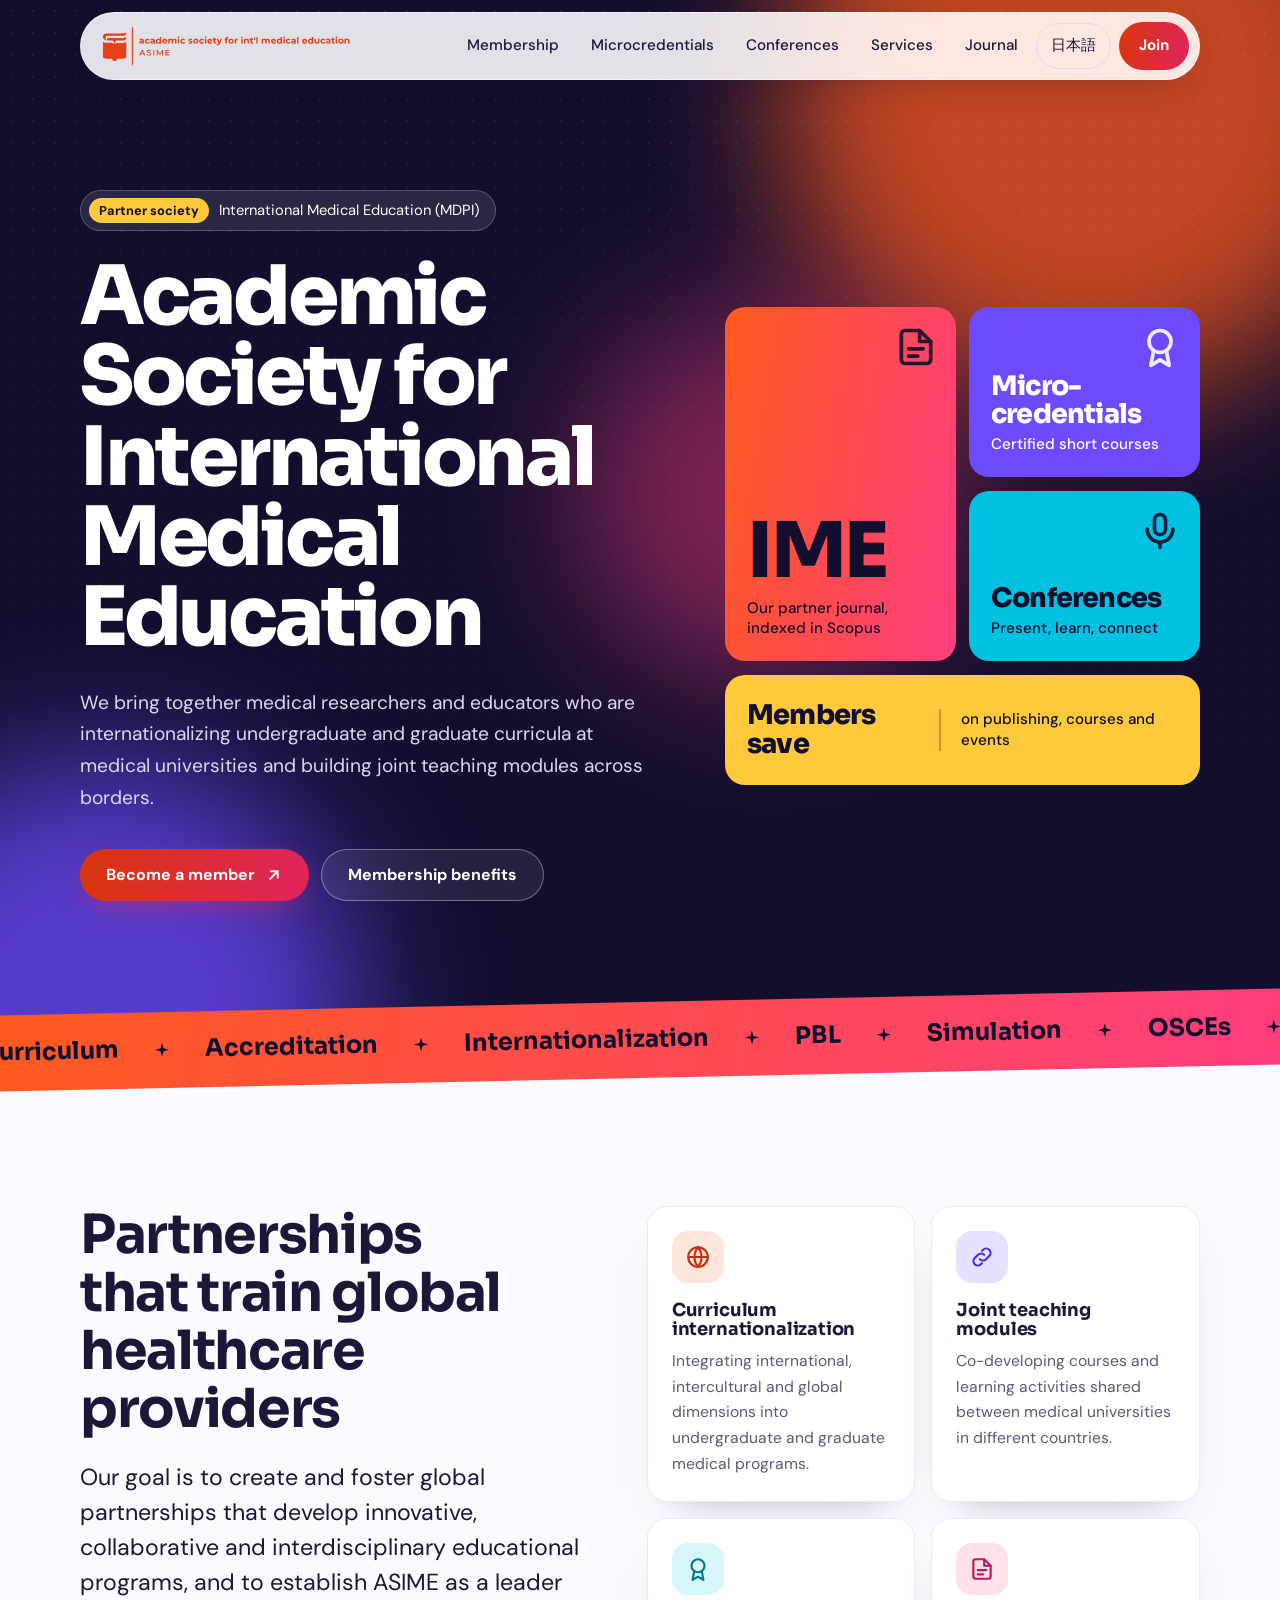
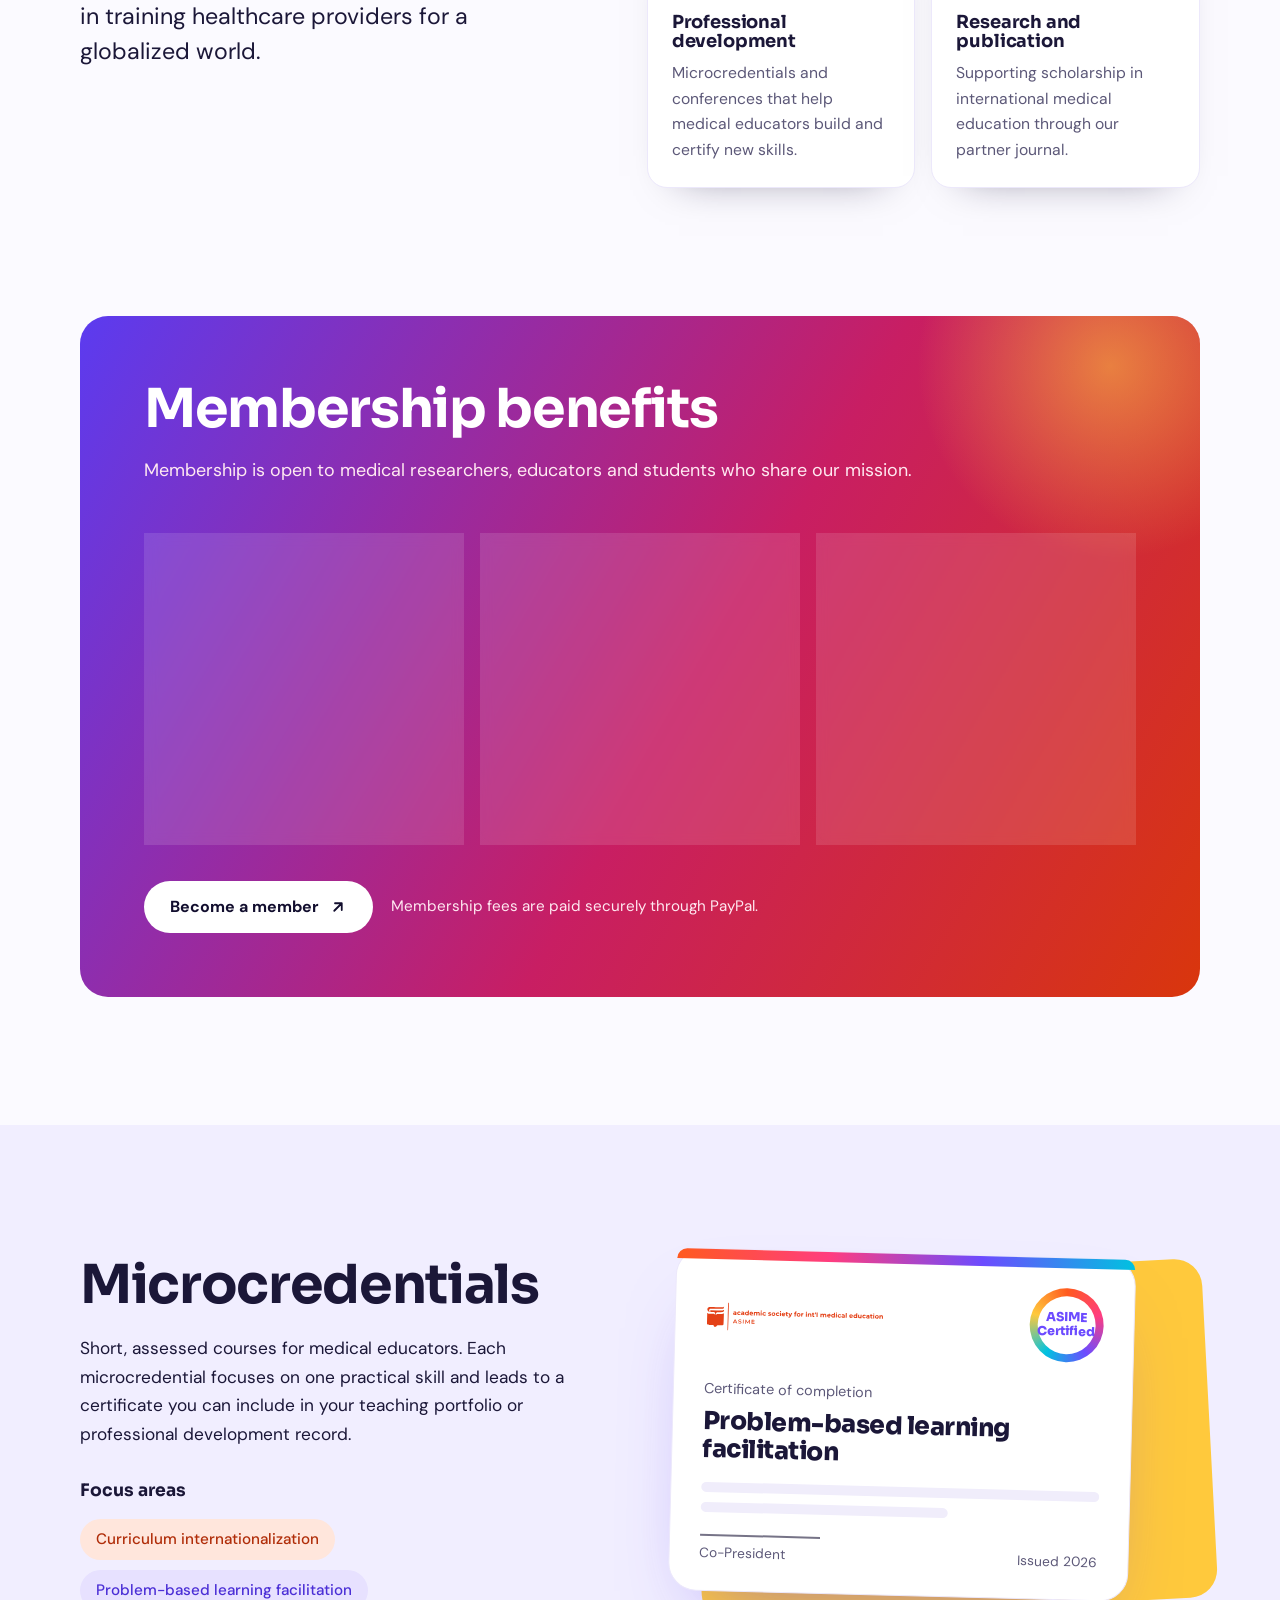
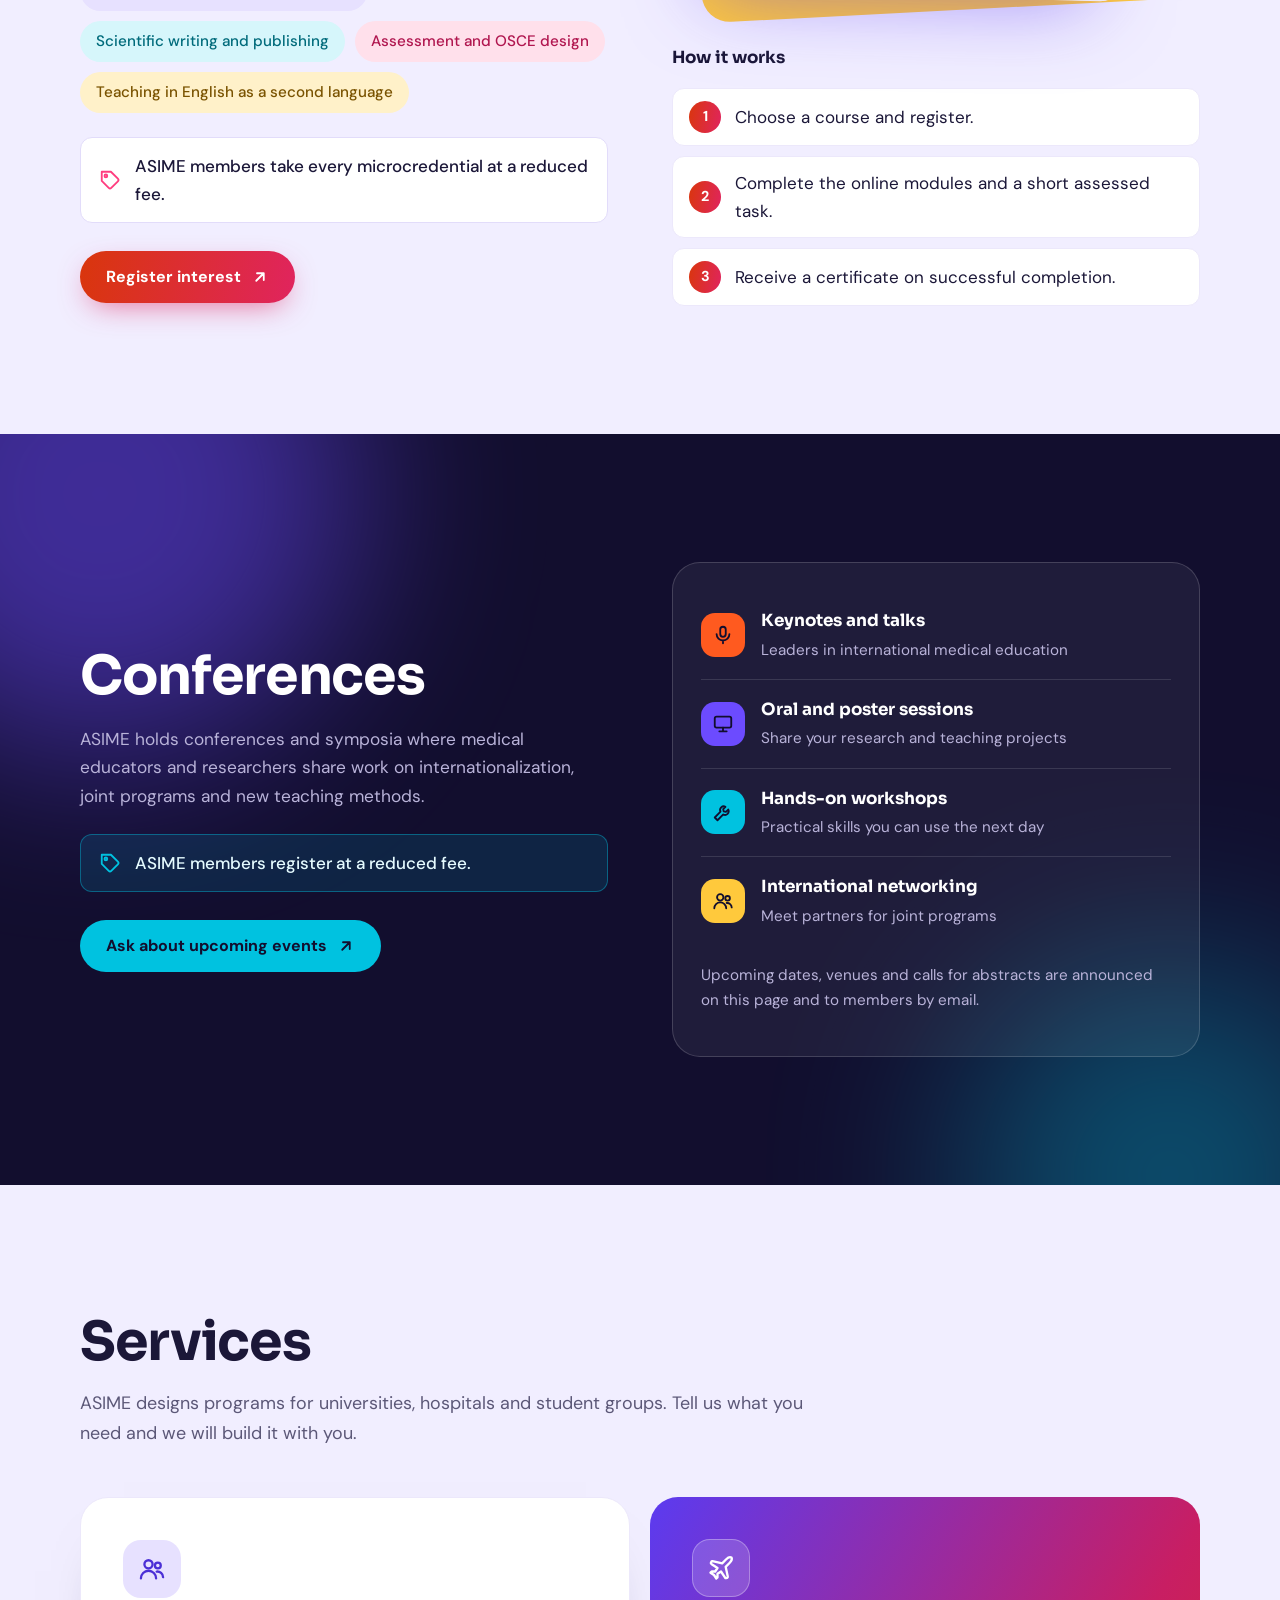
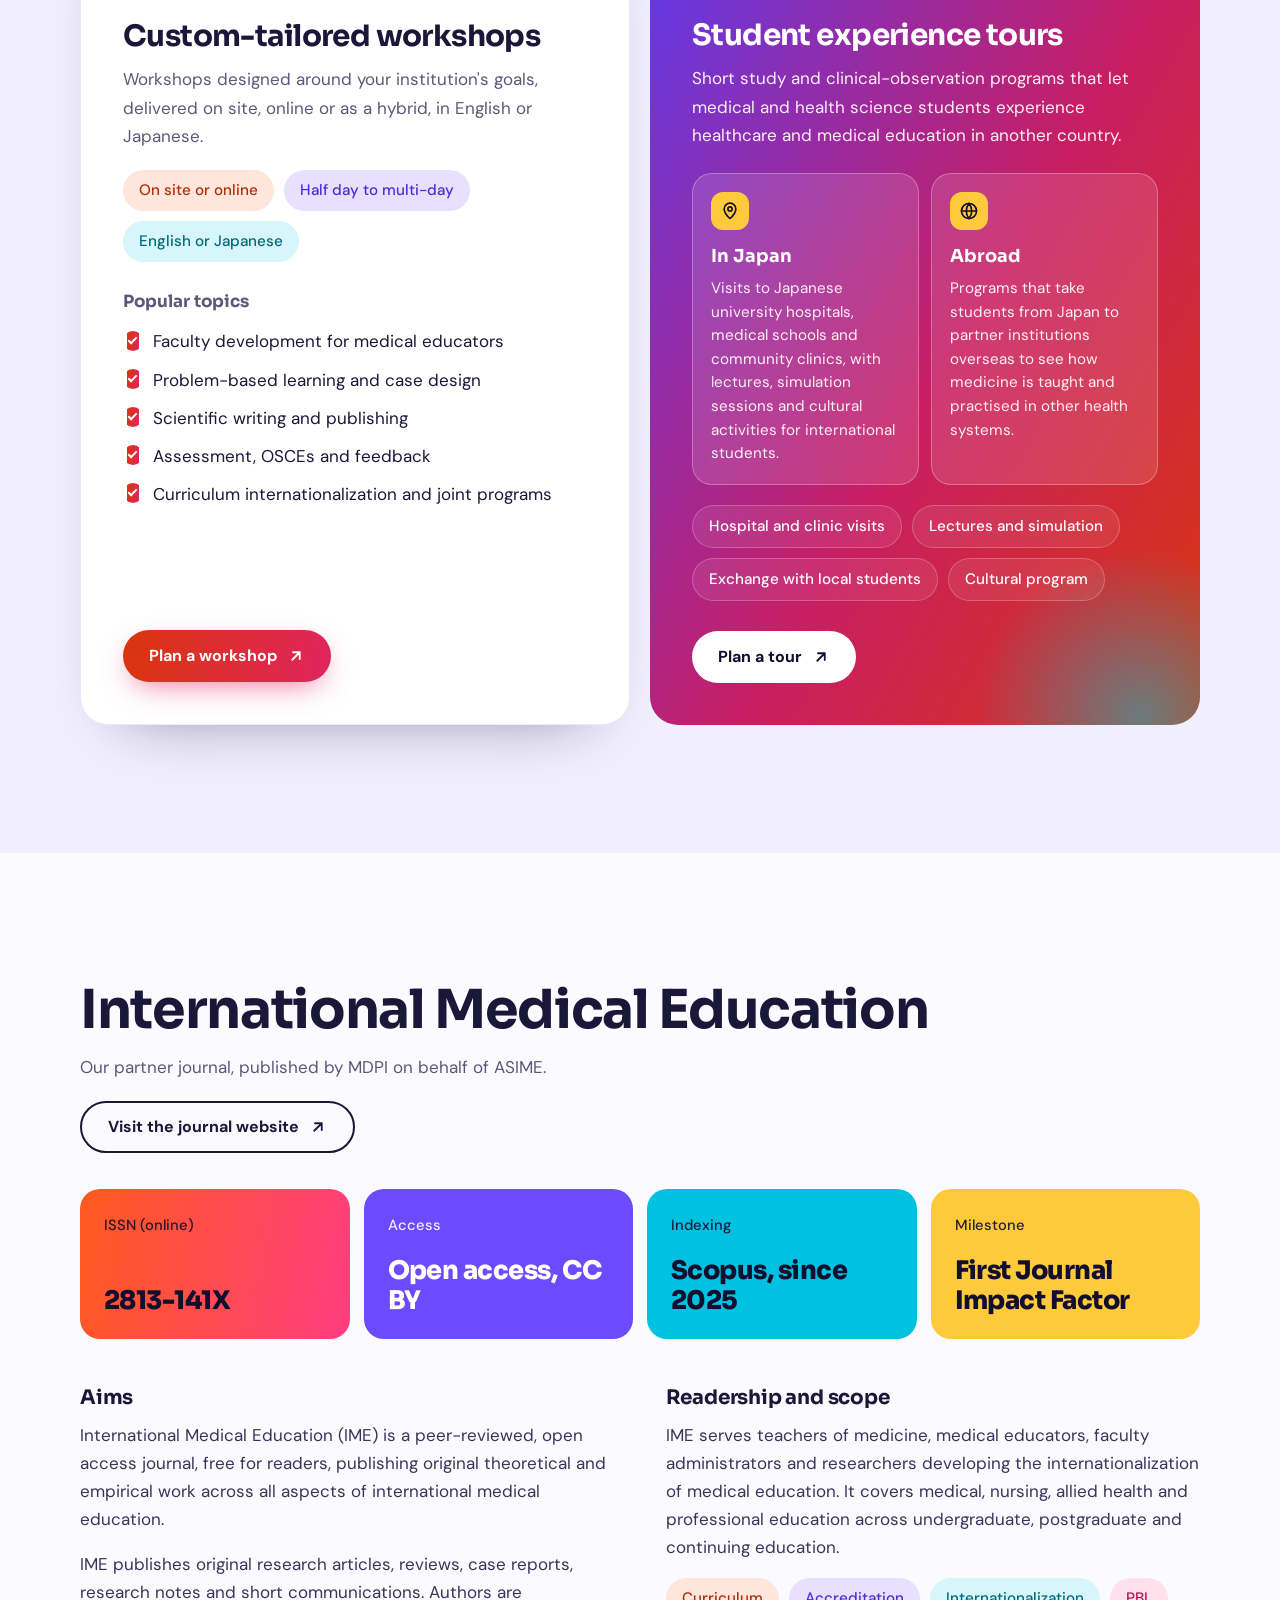
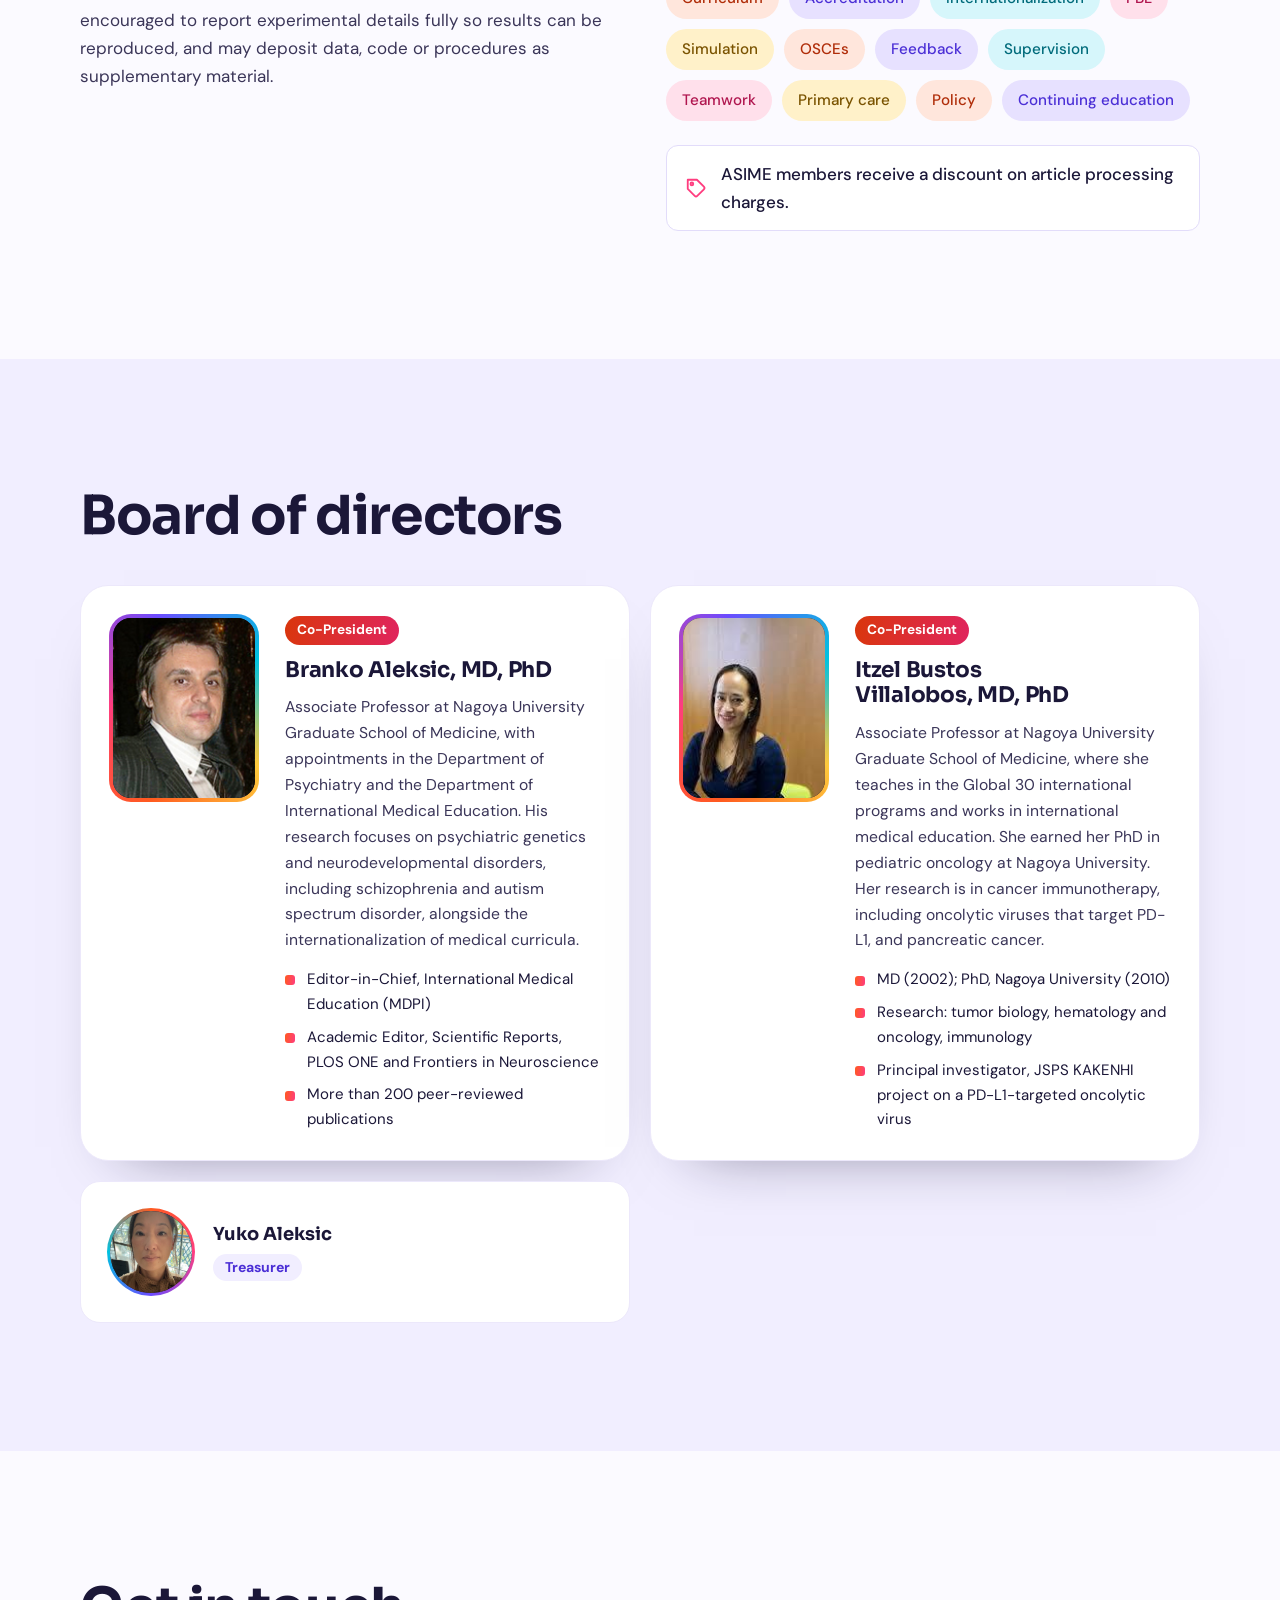
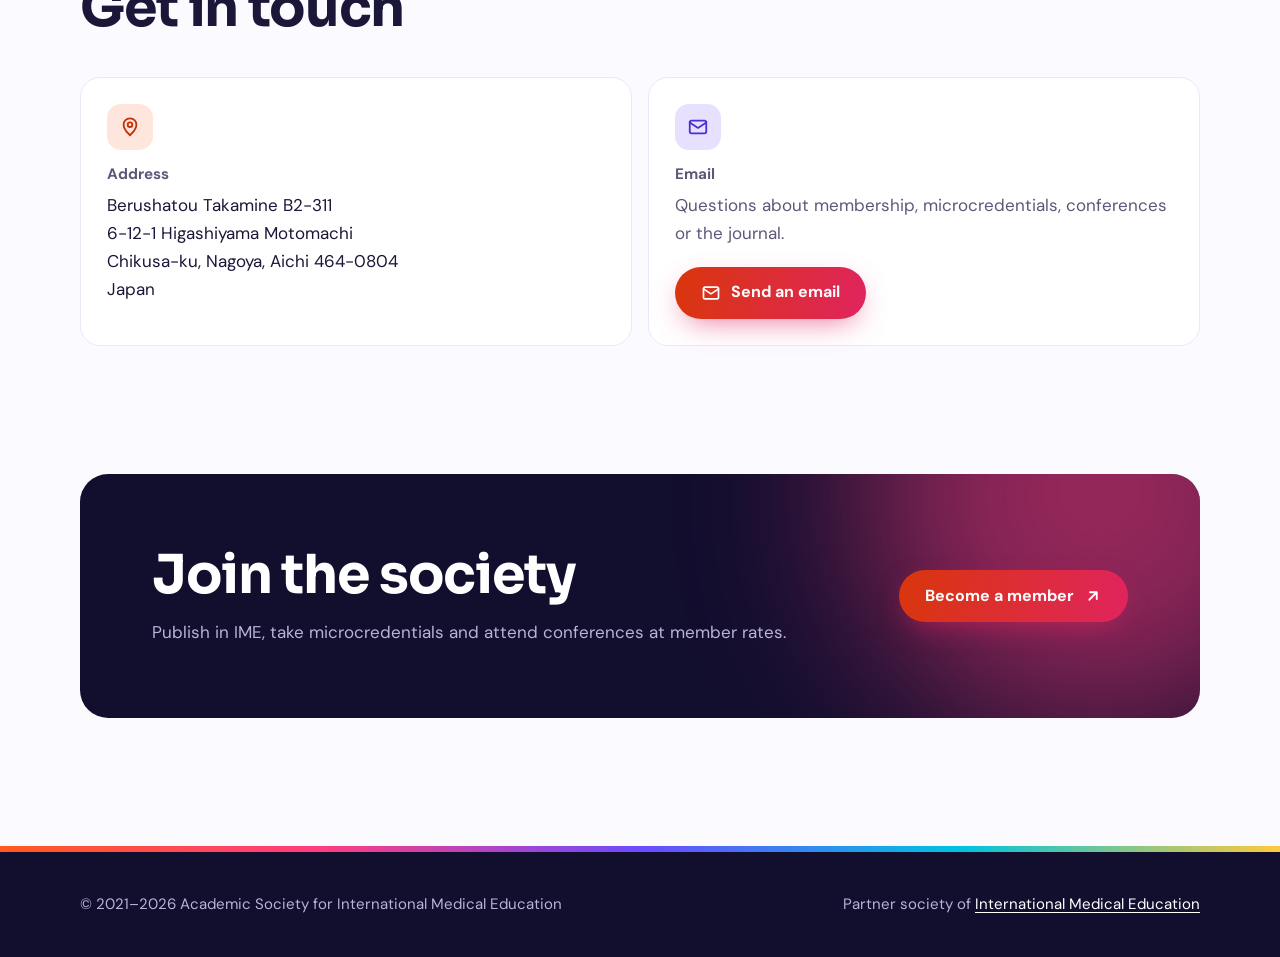
==== index.html @ 6a9b6dcc "Services added" ====
<!doctype html>
<html lang="en">
<head>
<meta charset="utf-8">
<meta name="viewport" content="width=device-width, initial-scale=1">
<title>ASIME — Academic Society for International Medical Education</title>
<meta name="description" content="The Academic Society for International Medical Education (ASIME), Nagoya, brings together medical researchers and educators working on the internationalization of medical curricula. Partner society of the journal International Medical Education (MDPI).">
<meta property="og:type" content="website">
<meta property="og:title" content="ASIME — Academic Society for International Medical Education">
<meta property="og:description" content="The Academic Society for International Medical Education (ASIME), Nagoya, brings together medical researchers and educators working on the internationalization of medical curricula. Partner society of the journal International Medical Education (MDPI).">
<meta name="twitter:card" content="summary">
<meta name="theme-color" content="#120E2E">
<link rel="alternate" hreflang="en" href="./">
<link rel="alternate" hreflang="ja" href="ja/">
<link rel="icon" href="favicon.svg" type="image/svg+xml">
<link rel="preconnect" href="https://fonts.googleapis.com">
<link rel="preconnect" href="https://fonts.gstatic.com" crossorigin>
<link href="https://fonts.googleapis.com/css2?family=DM+Sans:opsz,wght@9..40,400;9..40,500;9..40,700&family=Sora:wght@600;700;800&display=swap" rel="stylesheet">
<link rel="stylesheet" href="styles.css">
</head>
<body>
<a class="skip" href="#main">Skip to content</a>

<header class="site-head">
  <div class="wrap">
    <div class="bar">
      <a class="brand" href="#top"><img src="logo.svg" alt="ASIME — Academic Society for International Medical Education" width="1160" height="194"></a>
      <nav class="nav" aria-label="Main">
        <a class="sec" href="#membership">Membership</a>
        <a class="sec" href="#microcredentials">Microcredentials</a>
        <a class="sec" href="#conferences">Conferences</a>
        <a class="sec" href="#services">Services</a>
        <a class="sec" href="#journal">Journal</a>
        <a class="lang" href="ja/" hreflang="ja" lang="ja">日本語</a>
        <a class="join" href="https://www.paypal.com/ncp/payment/5SDZDW5649PTL" target="_blank" rel="noopener">Join</a>
      </nav>
    </div>
  </div>
</header>

<main id="main">
  <div class="hero" id="top">
    <div class="glow"></div><div class="grain"></div>
    <div class="wrap">
      <div>
        <span class="pill"><b>Partner society</b>International Medical Education (MDPI)</span>
        <h1>Academic Society for International Medical Education</h1>
        <p class="lede">We bring together medical researchers and educators who are internationalizing undergraduate and graduate curricula at medical universities and building joint teaching modules across borders.</p>
        <div class="ctas">
          <a class="btn btn-hot" href="https://www.paypal.com/ncp/payment/5SDZDW5649PTL" target="_blank" rel="noopener">Become a member <svg viewBox="0 0 24 24" fill="none" stroke="currentColor" stroke-width="2.4" stroke-linecap="round" stroke-linejoin="round"><path d="M7 17 17 7M8 7h9v9"/></svg></a>
          <a class="btn btn-glass" href="#membership">Membership benefits</a>
        </div>
      </div>
      <div class="bento">
        <a class="tile t-orange" href="#journal"><svg class="ico" viewBox="0 0 24 24" fill="none" stroke="currentColor" stroke-width="2" stroke-linecap="round" stroke-linejoin="round"><path d="M14 3H6a2 2 0 0 0-2 2v14a2 2 0 0 0 2 2h12a2 2 0 0 0 2-2V9z"/><path d="M14 3v6h6M8 13h8M8 17h5"/></svg><span class="big">IME</span><span class="small">Our partner journal, indexed in Scopus</span></a>
        <a class="tile t-violet" href="#microcredentials"><svg class="ico" viewBox="0 0 24 24" fill="none" stroke="currentColor" stroke-width="2" stroke-linecap="round" stroke-linejoin="round"><circle cx="12" cy="9" r="6"/><path d="M8.5 14 7 22l5-3 5 3-1.5-8"/></svg><span class="big">Micro&shy;credentials</span><span class="small">Certified short courses</span></a>
        <a class="tile t-cyan" href="#conferences"><svg class="ico" viewBox="0 0 24 24" fill="none" stroke="currentColor" stroke-width="2" stroke-linecap="round" stroke-linejoin="round"><rect x="9" y="3" width="6" height="11" rx="3"/><path d="M5 11a7 7 0 0 0 14 0M12 18v3"/></svg><span class="big">Conferences</span><span class="small">Present, learn, connect</span></a>
        <a class="tile t-yellow" href="#membership"><span class="big">Members save</span><span class="small">on publishing, courses and events</span></a>
      </div>
    </div>
  </div>

  <div class="marquee" aria-hidden="true"><div class="track"><span>Curriculum</span><span>Accreditation</span><span>Internationalization</span><span>PBL</span><span>Simulation</span><span>OSCEs</span><span>Feedback</span><span>Supervision</span><span>Teamwork</span><span>Primary care</span><span>Policy</span><span>Continuing education</span><span>Curriculum</span><span>Accreditation</span><span>Internationalization</span><span>PBL</span><span>Simulation</span><span>OSCEs</span><span>Feedback</span><span>Supervision</span><span>Teamwork</span><span>Primary care</span><span>Policy</span><span>Continuing education</span></div></div>

  <section id="about">
    <div class="wrap about-grid">
      <div>
        <h2>Partnerships that train global healthcare providers</h2>
        <p class="statement">Our goal is to create and foster global partnerships that develop innovative, collaborative and interdisciplinary educational programs, and to establish ASIME as a leader in training healthcare providers for a globalized world.</p>
      </div>
      <div class="pillars">
          <div class="pillar"><div class="ic c-orange"><svg viewBox="0 0 24 24" fill="none" stroke="currentColor" stroke-width="2" stroke-linecap="round" stroke-linejoin="round"><circle cx="12" cy="12" r="9"/><path d="M3 12h18M12 3a14 14 0 0 1 0 18M12 3a14 14 0 0 0 0 18"/></svg></div><h3>Curriculum internationalization</h3><p>Integrating international, intercultural and global dimensions into undergraduate and graduate medical programs.</p></div>
          <div class="pillar"><div class="ic c-violet"><svg viewBox="0 0 24 24" fill="none" stroke="currentColor" stroke-width="2" stroke-linecap="round" stroke-linejoin="round"><path d="M10 14a4 4 0 0 0 5.7 0l3-3a4 4 0 0 0-5.7-5.7l-1 1"/><path d="M14 10a4 4 0 0 0-5.7 0l-3 3a4 4 0 0 0 5.7 5.7l1-1"/></svg></div><h3>Joint teaching modules</h3><p>Co-developing courses and learning activities shared between medical universities in different countries.</p></div>
          <div class="pillar"><div class="ic c-cyan"><svg viewBox="0 0 24 24" fill="none" stroke="currentColor" stroke-width="2" stroke-linecap="round" stroke-linejoin="round"><circle cx="12" cy="9" r="6"/><path d="M8.5 14 7 22l5-3 5 3-1.5-8"/></svg></div><h3>Professional development</h3><p>Microcredentials and conferences that help medical educators build and certify new skills.</p></div>
          <div class="pillar"><div class="ic c-pink"><svg viewBox="0 0 24 24" fill="none" stroke="currentColor" stroke-width="2" stroke-linecap="round" stroke-linejoin="round"><path d="M14 3H6a2 2 0 0 0-2 2v14a2 2 0 0 0 2 2h12a2 2 0 0 0 2-2V9z"/><path d="M14 3v6h6M8 13h8M8 17h5"/></svg></div><h3>Research and publication</h3><p>Supporting scholarship in international medical education through our partner journal.</p></div>
      </div>
    </div>
  </section>

  <section id="membership" style="padding-top:0">
    <div class="wrap">
      <div class="panel">
        <div class="sec-head"><h2>Membership benefits</h2><p>Membership is open to medical researchers, educators and students who share our mission.</p></div>
        <ul class="perks">
        <li class="perk"><span class="tag">Publishing</span><h3>Discounted publishing in IME</h3><p>Reduced article processing charges when you submit to International Medical Education, our partner journal.</p><a href="#journal">About the journal</a></li>
        <li class="perk"><span class="tag">Learning</span><h3>Microcredentials at a reduced fee</h3><p>Access to ASIME microcredential courses at member pricing.</p><a href="#microcredentials">See microcredentials</a></li>
        <li class="perk"><span class="tag">Events</span><h3>Conferences at a reduced fee</h3><p>Reduced registration for ASIME conferences and symposia.</p><a href="#conferences">See conferences</a></li>
        </ul>
        <div class="foot">
          <a class="btn btn-white" href="https://www.paypal.com/ncp/payment/5SDZDW5649PTL" target="_blank" rel="noopener">Become a member <svg viewBox="0 0 24 24" fill="none" stroke="currentColor" stroke-width="2.4" stroke-linecap="round" stroke-linejoin="round"><path d="M7 17 17 7M8 7h9v9"/></svg></a>
          <small>Membership fees are paid securely through PayPal.</small>
        </div>
      </div>
    </div>
  </section>

  <section id="microcredentials" class="lilac">
    <div class="wrap program">
      <div class="lead">
        <h2>Microcredentials</h2>
        <p>Short, assessed courses for medical educators. Each microcredential focuses on one practical skill and leads to a certificate you can include in your teaching portfolio or professional development record.</p>
        <p class="label" style="margin-top:28px">Focus areas</p>
        <ul class="chips color"><li>Curriculum internationalization</li><li>Problem-based learning facilitation</li><li>Scientific writing and publishing</li><li>Assessment and OSCE design</li><li>Teaching in English as a second language</li></ul>
        <div class="note light"><svg viewBox="0 0 24 24" fill="none" stroke="currentColor" stroke-width="2" stroke-linecap="round" stroke-linejoin="round"><path d="M20.6 13.4 13.4 20.6a2 2 0 0 1-2.8 0L3 13V3h10l7.6 7.6a2 2 0 0 1 0 2.8z"/><circle cx="7.5" cy="7.5" r="1.5"/></svg><span>ASIME members take every microcredential at a reduced fee.</span></div>
        <div class="actions"><a class="btn btn-hot" href="mailto:branko@med.nagoya-u.ac.jp?subject=%5BASIME%5D%20Microcredentials%20enquiry">Register interest <svg viewBox="0 0 24 24" fill="none" stroke="currentColor" stroke-width="2.4" stroke-linecap="round" stroke-linejoin="round"><path d="M7 17 17 7M8 7h9v9"/></svg></a></div>
      </div>
      <div>
        <div class="stack">
          <div class="cert" aria-hidden="true">
            <div class="top"><img src="logo.svg" alt=""><div class="seal"><span>ASIME<br>Certified</span></div></div>
            <p class="kind">Certificate of completion</p>
            <p class="title">Problem-based learning facilitation</p>
            <div class="line"></div><div class="line s"></div>
            <div class="sig"><div><i></i>Co-President</div><div>Issued 2026</div></div>
          </div>
        </div>
        <p class="label" style="margin-top:48px">How it works</p>
        <ol class="steps"><li>Choose a course and register.</li><li>Complete the online modules and a short assessed task.</li><li>Receive a certificate on successful completion.</li></ol>
      </div>
    </div>
  </section>

  <section id="conferences" class="dark">
    <div class="wrap program">
      <div class="lead">
        <h2>Conferences</h2>
        <p>ASIME holds conferences and symposia where medical educators and researchers share work on internationalization, joint programs and new teaching methods.</p>
        <div class="note on-dark"><svg viewBox="0 0 24 24" fill="none" stroke="currentColor" stroke-width="2" stroke-linecap="round" stroke-linejoin="round"><path d="M20.6 13.4 13.4 20.6a2 2 0 0 1-2.8 0L3 13V3h10l7.6 7.6a2 2 0 0 1 0 2.8z"/><circle cx="7.5" cy="7.5" r="1.5"/></svg><span>ASIME members register at a reduced fee.</span></div>
        <div class="actions"><a class="btn btn-cyan" href="mailto:branko@med.nagoya-u.ac.jp?subject=%5BASIME%5D%20Conference%20enquiry">Ask about upcoming events <svg viewBox="0 0 24 24" fill="none" stroke="currentColor" stroke-width="2.4" stroke-linecap="round" stroke-linejoin="round"><path d="M7 17 17 7M8 7h9v9"/></svg></a></div>
      </div>
      <div class="event">
          <div class="row"><div class="dot" style="background:#FF5A1F"><span style="color:#120E2E;display:grid"><svg viewBox="0 0 24 24" fill="none" stroke="currentColor" stroke-width="2" stroke-linecap="round" stroke-linejoin="round"><rect x="9" y="3" width="6" height="11" rx="3"/><path d="M5 11a7 7 0 0 0 14 0M12 18v3"/></svg></span></div><div><b>Keynotes and talks</b><span>Leaders in international medical education</span></div></div>
          <div class="row"><div class="dot" style="background:#6C4BFF"><span style="color:#120E2E;display:grid"><svg viewBox="0 0 24 24" fill="none" stroke="currentColor" stroke-width="2" stroke-linecap="round" stroke-linejoin="round"><rect x="3" y="4" width="18" height="12" rx="2"/><path d="M8 20h8M12 16v4"/></svg></span></div><div><b>Oral and poster sessions</b><span>Share your research and teaching projects</span></div></div>
          <div class="row"><div class="dot" style="background:#00C2E0"><span style="color:#120E2E;display:grid"><svg viewBox="0 0 24 24" fill="none" stroke="currentColor" stroke-width="2" stroke-linecap="round" stroke-linejoin="round"><path d="M14.7 6.3a4 4 0 0 0-5.4 5.4L3 18l3 3 6.3-6.3a4 4 0 0 0 5.4-5.4l-2.5 2.5-2.5-.5-.5-2.5z"/></svg></span></div><div><b>Hands-on workshops</b><span>Practical skills you can use the next day</span></div></div>
          <div class="row"><div class="dot" style="background:#FFC93C"><span style="color:#120E2E;display:grid"><svg viewBox="0 0 24 24" fill="none" stroke="currentColor" stroke-width="2" stroke-linecap="round" stroke-linejoin="round"><circle cx="9" cy="8" r="3.5"/><path d="M2.5 20a6.5 6.5 0 0 1 13 0"/><circle cx="17" cy="9" r="2.5"/><path d="M16 14.2A5 5 0 0 1 21.5 19"/></svg></span></div><div><b>International networking</b><span>Meet partners for joint programs</span></div></div>
        <p class="soon">Upcoming dates, venues and calls for abstracts are announced on this page and to members by email.</p>
      </div>
    </div>
  </section>

  <section id="services" class="lilac">
    <div class="wrap">
      <div class="sec-head"><h2>Services</h2><p>ASIME designs programs for universities, hospitals and student groups. Tell us what you need and we will build it with you.</p></div>
      <div class="services">
        <article class="svc light">
          <div class="ic c-violet"><svg viewBox="0 0 24 24" fill="none" stroke="currentColor" stroke-width="2" stroke-linecap="round" stroke-linejoin="round"><circle cx="9" cy="8" r="3.5"/><path d="M2.5 20a6.5 6.5 0 0 1 13 0"/><circle cx="17" cy="9" r="2.5"/><path d="M16 14.2A5 5 0 0 1 21.5 19"/></svg></div>
          <h3>Custom-tailored workshops</h3>
          <p>Workshops designed around your institution's goals, delivered on site, online or as a hybrid, in English or Japanese.</p>
          <ul class="chips color"><li>On site or online</li><li>Half day to multi-day</li><li>English or Japanese</li></ul>
          <p class="label" style="margin-top:26px">Popular topics</p>
          <ul class="ticks"><li>Faculty development for medical educators</li><li>Problem-based learning and case design</li><li>Scientific writing and publishing</li><li>Assessment, OSCEs and feedback</li><li>Curriculum internationalization and joint programs</li></ul>
          <div class="svc-cta"><a class="btn btn-hot" href="mailto:branko@med.nagoya-u.ac.jp?subject=%5BASIME%5D%20Custom%20workshop%20enquiry">Plan a workshop <svg viewBox="0 0 24 24" fill="none" stroke="currentColor" stroke-width="2.4" stroke-linecap="round" stroke-linejoin="round"><path d="M7 17 17 7M8 7h9v9"/></svg></a></div>
        </article>
        <article class="svc vivid">
          <div class="ic"><svg viewBox="0 0 24 24" fill="none" stroke="currentColor" stroke-width="2" stroke-linecap="round" stroke-linejoin="round"><path d="M17.8 19.2 16 11l3.5-3.5C21 6 21.5 4 21 3c-1-.5-3 0-4.5 1.5L13 8 4.8 6.2c-.5-.1-.9.1-1.1.5l-.3.5c-.2.5-.1 1 .3 1.3L9 12l-2 3H4l-1 1 3 2 2 3 1-1v-3l3-2 3.5 5.3c.3.4.8.5 1.3.3l.5-.2c.4-.3.6-.7.5-1.2z"/></svg></div>
          <h3>Student experience tours</h3>
          <p>Short study and clinical-observation programs that let medical and health science students experience healthcare and medical education in another country.</p>
          <div class="where"><div class="w"><span class="wi"><svg viewBox="0 0 24 24" fill="none" stroke="currentColor" stroke-width="2" stroke-linecap="round" stroke-linejoin="round"><path d="M12 21s-7-6.2-7-11.5a7 7 0 0 1 14 0C19 14.8 12 21 12 21z"/><circle cx="12" cy="9.5" r="2.5"/></svg></span><b>In Japan</b><span>Visits to Japanese university hospitals, medical schools and community clinics, with lectures, simulation sessions and cultural activities for international students.</span></div><div class="w"><span class="wi"><svg viewBox="0 0 24 24" fill="none" stroke="currentColor" stroke-width="2" stroke-linecap="round" stroke-linejoin="round"><circle cx="12" cy="12" r="9"/><path d="M3 12h18M12 3a14 14 0 0 1 0 18M12 3a14 14 0 0 0 0 18"/></svg></span><b>Abroad</b><span>Programs that take students from Japan to partner institutions overseas to see how medicine is taught and practised in other health systems.</span></div></div>
          <ul class="chips glass"><li>Hospital and clinic visits</li><li>Lectures and simulation</li><li>Exchange with local students</li><li>Cultural program</li></ul>
          <div class="svc-cta"><a class="btn btn-white" href="mailto:branko@med.nagoya-u.ac.jp?subject=%5BASIME%5D%20Student%20experience%20tour%20enquiry">Plan a tour <svg viewBox="0 0 24 24" fill="none" stroke="currentColor" stroke-width="2.4" stroke-linecap="round" stroke-linejoin="round"><path d="M7 17 17 7M8 7h9v9"/></svg></a></div>
        </article>
      </div>
    </div>
  </section>

  <section id="journal">
    <div class="wrap">
      <div class="jhead">
        <div><h2>International Medical Education</h2><p>Our partner journal, published by MDPI on behalf of ASIME.</p></div>
        <a class="btn btn-outline" href="https://www.mdpi.com/journal/ime" target="_blank" rel="noopener">Visit the journal website <svg viewBox="0 0 24 24" fill="none" stroke="currentColor" stroke-width="2.4" stroke-linecap="round" stroke-linejoin="round"><path d="M7 17 17 7M8 7h9v9"/></svg></a>
      </div>
      <dl class="facts"><div><dt>ISSN (online)</dt><dd>2813-141X</dd></div><div><dt>Access</dt><dd>Open access, CC BY</dd></div><div><dt>Indexing</dt><dd>Scopus, since 2025</dd></div><div><dt>Milestone</dt><dd>First Journal Impact Factor</dd></div></dl>
      <div class="cols">
        <div><h3>Aims</h3><p>International Medical Education (IME) is a peer-reviewed, open access journal, free for readers, publishing original theoretical and empirical work across all aspects of international medical education.</p><p>IME publishes original research articles, reviews, case reports, research notes and short communications. Authors are encouraged to report experimental details fully so results can be reproduced, and may deposit data, code or procedures as supplementary material.</p></div>
        <div>
          <h3>Readership and scope</h3><p>IME serves teachers of medicine, medical educators, faculty administrators and researchers developing the internationalization of medical education. It covers medical, nursing, allied health and professional education across undergraduate, postgraduate and continuing education.</p>
          <ul class="chips color" aria-label="Readership and scope"><li>Curriculum</li><li>Accreditation</li><li>Internationalization</li><li>PBL</li><li>Simulation</li><li>OSCEs</li><li>Feedback</li><li>Supervision</li><li>Teamwork</li><li>Primary care</li><li>Policy</li><li>Continuing education</li></ul>
          <div class="note light"><svg viewBox="0 0 24 24" fill="none" stroke="currentColor" stroke-width="2" stroke-linecap="round" stroke-linejoin="round"><path d="M20.6 13.4 13.4 20.6a2 2 0 0 1-2.8 0L3 13V3h10l7.6 7.6a2 2 0 0 1 0 2.8z"/><circle cx="7.5" cy="7.5" r="1.5"/></svg><span>ASIME members receive a discount on article processing charges.</span></div>
        </div>
      </div>
    </div>
  </section>

  <section id="board" class="lilac">
    <div class="wrap">
      <h2 style="margin-bottom:40px">Board of directors</h2>
      <div class="leaders">
        <article class="leader">
          <div class="photo"><span>BA</span><img src="img/branko.jpg" alt="Branko Aleksic, MD, PhD" loading="lazy" onerror="this.remove()"></div>
          <div class="bio">
            <span class="role">Co-President</span>
            <h3>Branko Aleksic, MD, PhD</h3>
            <p>Associate Professor at Nagoya University Graduate School of Medicine, with appointments in the Department of Psychiatry and the Department of International Medical Education. His research focuses on psychiatric genetics and neurodevelopmental disorders, including schizophrenia and autism spectrum disorder, alongside the internationalization of medical curricula.</p>
            <ul><li>Editor-in-Chief, International Medical Education (MDPI)</li><li>Academic Editor, Scientific Reports, PLOS ONE and Frontiers in Neuroscience</li><li>More than 200 peer-reviewed publications</li></ul>
          </div>
        </article>
        <article class="leader">
          <div class="photo"><span>IB</span><img src="img/itzel.jpg" alt="Itzel Bustos Villalobos, MD, PhD" loading="lazy" onerror="this.remove()"></div>
          <div class="bio">
            <span class="role">Co-President</span>
            <h3>Itzel Bustos Villalobos, MD, PhD</h3>
            <p>Associate Professor at Nagoya University Graduate School of Medicine, where she teaches in the Global 30 international programs and works in international medical education. She earned her PhD in pediatric oncology at Nagoya University. Her research is in cancer immunotherapy, including oncolytic viruses that target PD-L1, and pancreatic cancer.</p>
            <ul><li>MD (2002); PhD, Nagoya University (2010)</li><li>Research: tumor biology, hematology and oncology, immunology</li><li>Principal investigator, JSPS KAKENHI project on a PD-L1-targeted oncolytic virus</li></ul>
          </div>
        </article>
      </div>
      <ul class="board">
        <li><div class="avatar"><span>YA</span><img src="img/yuko.jpg" alt="Yuko Aleksic" loading="lazy" onerror="this.remove()"></div><div><span class="name">Yuko Aleksic</span><span class="role">Treasurer</span></div></li>
      </ul>
    </div>
  </section>

  <section id="contact">
    <div class="wrap">
      <h2>Get in touch</h2>
      <div class="contact-grid">
        <div class="card"><div class="ic c-orange"><svg viewBox="0 0 24 24" fill="none" stroke="currentColor" stroke-width="2" stroke-linecap="round" stroke-linejoin="round"><path d="M12 21s-7-6.2-7-11.5a7 7 0 0 1 14 0C19 14.8 12 21 12 21z"/><circle cx="12" cy="9.5" r="2.5"/></svg></div><h3>Address</h3><address>Berushatou Takamine B2-311<br>6-12-1 Higashiyama Motomachi<br>Chikusa-ku, Nagoya, Aichi 464-0804<br>Japan</address></div>
        <div class="card"><div class="ic c-violet"><svg viewBox="0 0 24 24" fill="none" stroke="currentColor" stroke-width="2" stroke-linecap="round" stroke-linejoin="round"><rect x="3" y="5" width="18" height="14" rx="2"/><path d="m3 7 9 6 9-6"/></svg></div><h3>Email</h3><p class="card-p">Questions about membership, microcredentials, conferences or the journal.</p><a class="btn btn-hot" href="mailto:branko@med.nagoya-u.ac.jp?subject=%5BASIME%5D%20"><svg viewBox="0 0 24 24" fill="none" stroke="currentColor" stroke-width="2" stroke-linecap="round" stroke-linejoin="round"><rect x="3" y="5" width="18" height="14" rx="2"/><path d="m3 7 9 6 9-6"/></svg> Send an email</a></div>
      </div>
    </div>
  </section>

  <div class="join-band">
    <div class="wrap">
      <div class="inner">
        <div><h2>Join the society</h2><p>Publish in IME, take microcredentials and attend conferences at member rates.</p></div>
        <a class="btn btn-hot" href="https://www.paypal.com/ncp/payment/5SDZDW5649PTL" target="_blank" rel="noopener">Become a member <svg viewBox="0 0 24 24" fill="none" stroke="currentColor" stroke-width="2.4" stroke-linecap="round" stroke-linejoin="round"><path d="M7 17 17 7M8 7h9v9"/></svg></a>
      </div>
    </div>
  </div>
</main>

<footer>
  <div class="bar"></div>
  <div class="wrap">
    <span>© 2021–<span id="yr">2026</span> Academic Society for International Medical Education</span>
    <span>Partner society of <a href="https://www.mdpi.com/journal/ime" target="_blank" rel="noopener">International Medical Education</a></span>
  </div>
</footer>
<script>document.getElementById('yr').textContent=new Date().getFullYear();</script>
</body>
</html>
---- styles.css ----
/* ASIME — vibrant palette built around the logo orange (#E44117) */
:root{
  --ink:#120E2E;          /* deep indigo-black for dark sections */
  --ink-2:#1E1850;
  --paper:#FBFAFF;
  --lilac:#F1EEFF;
  --text:#1B1738;
  --muted:#5C5878;
  --muted-dark:#B9B3D9;   /* secondary text on ink */
  --logo:#E44117;
  --orange:#FF5A1F;
  --pink:#FF3D7F;
  --violet:#6C4BFF;
  --cyan:#00C2E0;
  --yellow:#FFC93C;
  --btn-a:#D9360C;        /* button gradient — white text ≥4.5:1 */
  --btn-b:#E0245E;
  --grad-hot:linear-gradient(100deg,var(--orange),var(--pink));
  --grad-btn:linear-gradient(100deg,var(--btn-a),var(--btn-b));
  --grad-panel:linear-gradient(120deg,#5B3BF0 0%,#C81E63 55%,#D9360C 100%);
  --display:"Sora","Noto Sans JP",system-ui,sans-serif;
  --body:"DM Sans","Noto Sans JP",system-ui,sans-serif;
  --r-lg:28px; --r-md:20px; --r-sm:12px;
  --wrap:1200px;
  --gutter:clamp(16px,4vw,40px);
}
:lang(ja){
  --display:"M PLUS 1","Noto Sans JP",system-ui,sans-serif;
  --body:"Noto Sans JP",system-ui,sans-serif;
}
*,*::before,*::after{box-sizing:border-box}
html{scroll-behavior:smooth;scroll-padding-top:96px}
html,body{overflow-x:clip}
body{margin:0;background:var(--paper);color:var(--text);font-family:var(--body);font-size:1.0625rem;line-height:1.65;-webkit-font-smoothing:antialiased}
:lang(ja) body{line-height:1.85;font-size:1rem}
img,svg{display:block;max-width:100%}
a{color:var(--violet);text-underline-offset:3px}
:focus-visible{outline:3px solid var(--cyan);outline-offset:3px;border-radius:6px}
.wrap{max-width:var(--wrap);margin:0 auto;padding:0 var(--gutter)}
h1,h2,h3{font-family:var(--display);margin:0;line-height:1.08;letter-spacing:-.025em}
:lang(ja) h1,:lang(ja) h2,:lang(ja) h3{letter-spacing:0;line-height:1.35}
h2{font-size:clamp(2rem,4.2vw,3.4rem);font-weight:700}
:lang(ja) h2{font-size:clamp(1.7rem,3.3vw,2.6rem);font-weight:800}
h3{font-size:1.25rem;font-weight:700;letter-spacing:-.01em}
p{margin:0 0 1em;max-width:64ch}
:lang(ja) p{max-width:38em}
.skip{position:absolute;left:-999px;top:8px;background:var(--yellow);color:var(--ink);padding:8px 14px;z-index:99;border-radius:8px}
.skip:focus{left:8px}

/* Buttons */
.btn{display:inline-flex;align-items:center;justify-content:center;gap:10px;min-height:52px;padding:0 26px;border-radius:999px;font-weight:700;font-size:1rem;text-decoration:none;transition:transform .15s ease,box-shadow .15s ease,background-color .15s}
.btn:hover{transform:translateY(-2px)}
.btn-hot{background:var(--grad-btn);color:#fff;box-shadow:0 10px 30px -10px rgba(224,36,94,.7)}
.btn-hot:hover{color:#fff;box-shadow:0 14px 34px -10px rgba(224,36,94,.85)}
.btn-glass{background:rgba(255,255,255,.08);border:1.5px solid rgba(255,255,255,.35);color:#fff}
.btn-glass:hover{background:rgba(255,255,255,.16);color:#fff}
.btn-white{background:#fff;color:var(--ink)}
.btn-white:hover{color:var(--ink)}
.btn-cyan{background:var(--cyan);color:var(--ink)}
.btn-cyan:hover{color:var(--ink)}
.btn-outline{border:2px solid var(--text);color:var(--text)}
.btn-outline:hover{background:var(--text);color:#fff}
.btn svg{width:18px;height:18px}
@media (prefers-reduced-motion:reduce){.btn,.btn:hover{transition:none;transform:none}}

/* Header */
.site-head{position:fixed;inset:12px 0 auto;z-index:30;pointer-events:none}
.site-head .bar{pointer-events:auto;display:flex;align-items:center;justify-content:space-between;gap:16px;height:68px;padding:0 10px 0 20px;background:rgba(255,255,255,.88);backdrop-filter:blur(14px) saturate(1.5);-webkit-backdrop-filter:blur(14px) saturate(1.5);border:1px solid rgba(255,255,255,.6);border-radius:999px;box-shadow:0 10px 40px -18px rgba(18,14,46,.45)}
.brand{display:flex;align-items:center;min-width:0;flex:0 1 auto}
.brand img{height:42px;width:auto;max-width:100%}
.nav{flex:none;display:flex;align-items:center;gap:4px}
.nav a{color:var(--text);text-decoration:none;font-size:.95rem;font-weight:500;padding:9px 14px;border-radius:999px}
.nav a.sec:hover{background:var(--lilac)}
.nav .lang{border:1.5px solid #DDD7F5}
.nav .lang:hover{border-color:var(--violet)}
.nav .join{background:var(--grad-btn);color:#fff;font-weight:700;padding:11px 20px;margin-left:4px}
@media (max-width:1100px){.nav a.sec{display:none}}
@media (max-width:560px){.site-head{inset:8px 0 auto}.site-head .bar{height:60px;padding:0 6px 0 14px;gap:8px}.brand img{height:auto;width:100%;max-height:32px}.nav a{padding:8px 11px}.nav .join{padding:9px 14px}}

/* Hero */
.hero{position:relative;background:var(--ink);color:#fff;overflow:hidden;isolation:isolate}
.hero::before,.hero::after,.hero .glow{content:"";position:absolute;border-radius:50%;filter:blur(70px);z-index:-1;opacity:.75}
.hero::before{width:620px;height:620px;background:var(--orange);top:-220px;right:-120px}
.hero::after{width:520px;height:520px;background:var(--violet);bottom:-260px;left:-160px}
.hero .glow{width:380px;height:380px;background:var(--pink);top:30%;left:45%;opacity:.45}
.hero .grain{position:absolute;inset:0;z-index:-1;background-image:radial-gradient(rgba(255,255,255,.07) 1px,transparent 1px);background-size:22px 22px;mask-image:linear-gradient(180deg,#000,transparent 85%)}
.hero .wrap{display:grid;grid-template-columns:minmax(0,1.1fr) minmax(0,.9fr);gap:clamp(32px,5vw,64px);align-items:center;padding-top:clamp(140px,16vw,190px);padding-bottom:clamp(72px,9vw,120px)}
@media (max-width:900px){.hero .wrap{grid-template-columns:1fr}}
.pill{display:inline-flex;align-items:center;gap:10px;background:rgba(255,255,255,.1);border:1px solid rgba(255,255,255,.22);border-radius:999px;padding:7px 16px 7px 8px;font-size:.92rem;color:#fff;margin-bottom:26px}
.pill b{background:var(--yellow);color:var(--ink);border-radius:999px;padding:2px 10px;font-size:.8rem;white-space:nowrap;flex:none}
@media (max-width:560px){.pill{font-size:.82rem;border-radius:18px}}
.hero h1{font-size:clamp(2.6rem,6.4vw,5.4rem);font-weight:800;line-height:.98;letter-spacing:-.04em}
:lang(ja) .hero h1{font-size:clamp(2.3rem,5.4vw,4.3rem);letter-spacing:.01em;line-height:1.2}
.hero h1 .grad{background:linear-gradient(95deg,#FFB088 0%,var(--pink) 45%,#A995FF 100%);-webkit-background-clip:text;background-clip:text;color:transparent}
.hero .lede{font-size:clamp(1.08rem,1.5vw,1.24rem);color:#DCD8F2;margin:28px 0 0;max-width:50ch}
.ctas{display:flex;flex-wrap:wrap;gap:12px;margin-top:36px}

.bento{display:grid;grid-template-columns:1fr 1fr;grid-template-rows:auto auto;gap:14px}
.tile{position:relative;border-radius:var(--r-md);padding:22px;min-height:170px;display:flex;flex-direction:column;justify-content:flex-end;text-decoration:none;overflow:hidden;transition:transform .2s ease}
.tile:hover{transform:translateY(-4px) rotate(-.4deg)}
.tile .big{font-family:var(--display);font-weight:800;font-size:clamp(1.3rem,2.1vw,1.75rem);line-height:1.05;letter-spacing:-.03em;overflow-wrap:anywhere}
:lang(ja) .tile .big{letter-spacing:0;font-size:clamp(1.25rem,2.1vw,1.6rem)}
.tile .small{font-size:.95rem;font-weight:500;margin-top:6px;line-height:1.35}
.tile svg.ico{position:absolute;top:18px;right:18px;width:44px;height:44px;opacity:.9}
.t-orange{background:var(--grad-hot);color:var(--ink);grid-row:span 2;min-height:354px}
.t-orange .big,:lang(ja) .t-orange .big{font-size:clamp(3.2rem,6vw,5rem)}
.t-violet{background:var(--violet);color:#fff}
.t-cyan{background:var(--cyan);color:var(--ink)}
.t-yellow{background:var(--yellow);color:var(--ink);grid-column:1/-1;min-height:110px;flex-direction:row;align-items:center;justify-content:flex-start;gap:20px}
.t-yellow .small{margin:0;max-width:22ch;padding-left:20px;border-left:2px solid rgba(18,14,46,.25)}
.t-yellow .big{font-size:clamp(1.3rem,2.2vw,1.7rem)}
.bento .tile{animation:pop .7s cubic-bezier(.2,.9,.3,1.2) both}
.bento .tile:nth-child(2){animation-delay:.08s}
.bento .tile:nth-child(3){animation-delay:.16s}
.bento .tile:nth-child(4){animation-delay:.24s}
@keyframes pop{from{opacity:0;transform:translateY(24px) scale(.96)}to{opacity:1;transform:none}}
@media (prefers-reduced-motion:reduce){.bento .tile{animation:none}.tile:hover{transform:none}}
@media (max-width:560px){.bento{gap:10px}.tile{min-height:150px;padding:18px}.tile svg.ico{width:34px;height:34px;top:14px;right:14px}.t-orange{grid-column:1/-1;grid-row:auto;min-height:170px}.t-yellow{flex-direction:column;align-items:flex-start;gap:6px;min-height:0}:lang(ja) .t-violet .big,:lang(ja) .t-cyan .big{font-size:1.08rem;word-break:keep-all}.t-yellow .small{border:0;padding:0}}

/* Marquee */
.marquee{background:var(--grad-hot);color:var(--ink);overflow:hidden;padding:18px 0;transform:rotate(-1.2deg);margin:-14px -20px 0;position:relative;z-index:2}
.marquee .track{display:flex;width:max-content;gap:36px;animation:scroll 40s linear infinite}
.marquee span{font-family:var(--display);font-weight:700;font-size:clamp(1.15rem,2vw,1.5rem);white-space:nowrap;display:flex;align-items:center;gap:36px}
.marquee span::after{content:"";width:14px;height:14px;background:var(--ink);clip-path:polygon(50% 0,61% 39%,100% 50%,61% 61%,50% 100%,39% 61%,0 50%,39% 39%)}
@keyframes scroll{to{transform:translateX(-50%)}}
@media (prefers-reduced-motion:reduce){.marquee .track{animation:none}}

/* Sections */
section{padding:clamp(80px,10vw,128px) 0;position:relative}
.sec-head{max-width:48rem;margin-bottom:48px}
.sec-head p{color:var(--muted);font-size:1.12rem;margin:18px 0 0}
.dark{background:var(--ink);color:#fff;overflow:hidden;isolation:isolate}
.dark .sec-head p,.dark p{color:var(--muted-dark)}
.lilac{background:var(--lilac)}

/* About */
.about-grid{display:grid;grid-template-columns:minmax(0,1fr) minmax(0,1.1fr);gap:clamp(32px,5vw,72px);align-items:start}
@media (max-width:900px){.about-grid{grid-template-columns:1fr}}
.about-grid .statement{font-size:clamp(1.2rem,2vw,1.45rem);line-height:1.5;color:var(--text);margin-top:22px}
:lang(ja) .about-grid .statement{font-size:clamp(1.05rem,1.7vw,1.22rem);line-height:1.95}
.pillars{display:grid;grid-template-columns:1fr 1fr;gap:16px}
@media (max-width:560px){.pillars{grid-template-columns:1fr}}
.pillar{background:#fff;border-radius:var(--r-md);padding:24px;border:1px solid #ECE8FB;box-shadow:0 20px 40px -32px rgba(18,14,46,.5)}
.pillar .ic{width:52px;height:52px;border-radius:16px;display:grid;place-items:center;margin-bottom:18px}
.pillar .ic svg{width:26px;height:26px}
.pillar h3{margin-bottom:8px;font-size:1.12rem}
.pillar p{color:var(--muted);margin:0;font-size:.98rem}
.c-orange{background:#FFE6DC;color:#C4320B}
.c-violet{background:#E7E1FF;color:#4B2FD6}
.c-cyan{background:#D6F6FB;color:#00788A}
.c-pink{background:#FFE0EB;color:#C2185B}

/* Membership */
.panel{background:var(--grad-panel);color:#fff;border-radius:var(--r-lg);padding:clamp(32px,5vw,64px);position:relative;overflow:hidden;isolation:isolate}
.panel::after{content:"";position:absolute;width:420px;height:420px;border-radius:50%;background:radial-gradient(circle,rgba(255,201,60,.55),transparent 65%);top:-160px;right:-120px;z-index:-1}
.panel .sec-head p{color:#FFE9F1}
.perks{list-style:none;padding:0;margin:0;display:grid;grid-template-columns:repeat(3,minmax(0,1fr));gap:16px}
@media (max-width:900px){.perks{grid-template-columns:1fr}}
.perk{background:rgba(255,255,255,.12);border:1px solid rgba(255,255,255,.28);border-radius:var(--r-md);padding:26px;backdrop-filter:blur(6px)}
.perk .tag{display:inline-block;background:var(--yellow);color:var(--ink);font-weight:700;font-size:.82rem;border-radius:999px;padding:3px 12px;margin-bottom:18px}
.perk h3{color:#fff;margin-bottom:10px}
.perk p{color:#FFEFF4;margin:0}
.perk a{display:inline-block;margin-top:16px;color:#fff;font-weight:700}
.panel .foot{display:flex;flex-wrap:wrap;align-items:center;gap:18px;margin-top:36px}
.panel .foot small{color:#FFE9F1;font-size:.95rem}

/* Programs */
.program{display:grid;grid-template-columns:minmax(0,1fr) minmax(0,1fr);gap:clamp(32px,5vw,80px);align-items:center}
@media (max-width:900px){.program{grid-template-columns:1fr}}
.program .lead > p{margin-top:20px;font-size:1.08rem}
.note{display:flex;align-items:center;gap:14px;border-radius:var(--r-sm);padding:14px 18px;margin-top:24px;font-weight:500}
.note svg{flex:none;width:22px;height:22px}
.note.light{background:#fff;border:1px solid #E2DCFA;color:var(--text)}
.note.light svg{color:var(--pink)}
.note.on-dark{background:rgba(0,194,224,.12);border:1px solid rgba(0,194,224,.4);color:#E5FBFF}
.note.on-dark svg{color:var(--cyan)}
.actions{display:flex;flex-wrap:wrap;gap:12px;margin-top:28px}
.chips{display:flex;flex-wrap:wrap;gap:10px;list-style:none;padding:0;margin:14px 0 0}
.chips li{border-radius:999px;padding:8px 16px;font-weight:500;font-size:.95rem}
.chips.color li:nth-child(5n+1){background:#FFE6DC;color:#B02D09}
.chips.color li:nth-child(5n+2){background:#E7E1FF;color:#4B2FD6}
.chips.color li:nth-child(5n+3){background:#D6F6FB;color:#006B7B}
.chips.color li:nth-child(5n+4){background:#FFE0EB;color:#B0164F}
.chips.color li:nth-child(5n+5){background:#FFF1C9;color:#7A5300}
.chips.glass li{background:rgba(255,255,255,.08);border:1px solid rgba(255,255,255,.22);color:#fff}
.label{font-family:var(--display);font-weight:700;font-size:1.05rem;margin:0}
.steps{list-style:none;counter-reset:s;padding:0;margin:16px 0 0;display:grid;gap:10px}
.steps li{counter-increment:s;display:flex;gap:14px;align-items:center;background:#fff;border-radius:var(--r-sm);padding:12px 16px;border:1px solid #ECE8FB}
.steps li::before{content:counter(s);flex:none;width:32px;height:32px;border-radius:50%;display:grid;place-items:center;background:var(--grad-btn);color:#fff;font-weight:700;font-size:.9rem}

/* Certificate visual */
.cert{position:relative;background:#fff;border-radius:var(--r-lg);padding:30px 30px 26px;box-shadow:0 40px 80px -40px rgba(91,59,240,.55);border:1px solid #ECE8FB;transform:rotate(1.5deg);max-width:460px;justify-self:center;width:100%}
.cert::before{content:"";position:absolute;inset:0 0 auto;height:10px;border-radius:var(--r-lg) var(--r-lg) 0 0;background:linear-gradient(90deg,var(--orange),var(--pink),var(--violet),var(--cyan))}
.cert .top{display:flex;justify-content:space-between;align-items:center;gap:12px;margin-bottom:24px}
.cert .top img{height:30px;width:auto}
.cert .seal{width:74px;height:74px;border-radius:50%;background:conic-gradient(var(--orange),var(--pink),var(--violet),var(--cyan),var(--yellow),var(--orange));display:grid;place-items:center;flex:none}
.cert .seal span{width:58px;height:58px;border-radius:50%;background:#fff;display:grid;place-items:center;font-family:var(--display);font-weight:800;color:var(--violet);font-size:.78rem;text-align:center;line-height:1.1}
.cert .kind{color:var(--muted);font-size:.9rem;margin:0}
.cert .title{font-family:var(--display);font-weight:800;font-size:1.55rem;line-height:1.15;margin:6px 0 18px;letter-spacing:-.02em}
.cert .line{height:10px;border-radius:6px;background:#F0EDFB;margin-bottom:10px}
.cert .line.s{width:62%}
.cert .sig{display:flex;justify-content:space-between;align-items:end;margin-top:22px;font-size:.85rem;color:var(--muted)}
.cert .sig i{display:block;width:120px;height:2px;background:var(--text);margin-bottom:6px;opacity:.6}
.stack{position:relative}
.stack::before{content:"";position:absolute;inset:18px -10px -14px 22px;border-radius:var(--r-lg);background:var(--yellow);transform:rotate(-3deg);z-index:0}
.stack .cert{z-index:1}

/* Conferences (dark) */
#conferences::before{content:"";position:absolute;width:520px;height:520px;border-radius:50%;background:var(--violet);filter:blur(90px);opacity:.5;top:-200px;left:-160px;z-index:-1}
#conferences::after{content:"";position:absolute;width:420px;height:420px;border-radius:50%;background:var(--cyan);filter:blur(100px);opacity:.35;bottom:-200px;right:-100px;z-index:-1}
.event{border-radius:var(--r-lg);background:rgba(255,255,255,.06);border:1px solid rgba(255,255,255,.16);padding:28px}
.event .row{display:flex;gap:16px;align-items:center;padding:16px 0;border-bottom:1px solid rgba(255,255,255,.12)}
.event .row:last-of-type{border-bottom:0}
.event .dot{flex:none;width:44px;height:44px;border-radius:14px;display:grid;place-items:center}
.event .dot svg{width:22px;height:22px}
.event .row b{display:block;font-family:var(--display);font-size:1.05rem;color:#fff}
.event .row span{color:var(--muted-dark);font-size:.95rem}
.event .soon{margin-top:18px;color:var(--muted-dark);font-size:.95rem}

/* Services */
.services{display:grid;grid-template-columns:1fr 1fr;gap:20px;align-items:stretch}
@media (max-width:900px){.services{grid-template-columns:1fr}}
.svc{border-radius:var(--r-lg);padding:clamp(26px,3.5vw,42px);display:flex;flex-direction:column}
.svc.light{background:#fff;border:1px solid #ECE8FB;box-shadow:0 30px 60px -44px rgba(18,14,46,.55)}
.svc.vivid{background:var(--grad-panel);color:#fff;position:relative;overflow:hidden;isolation:isolate}
.svc.vivid::after{content:"";position:absolute;width:360px;height:360px;border-radius:50%;background:radial-gradient(circle,rgba(0,194,224,.5),transparent 65%);bottom:-170px;right:-120px;z-index:-1}
.svc .ic{width:58px;height:58px;border-radius:18px;display:grid;place-items:center;margin-bottom:22px}
.svc .ic svg{width:28px;height:28px}
.svc.vivid .ic{background:rgba(255,255,255,.16);border:1px solid rgba(255,255,255,.3);color:#fff}
.svc h3{font-size:clamp(1.45rem,2.3vw,1.9rem);line-height:1.15;margin-bottom:12px;letter-spacing:-.02em}
h1,h2,h3{text-wrap:balance}
:lang(ja) .svc h3{font-size:clamp(1.3rem,2vw,1.6rem);letter-spacing:0}
.svc > p{color:var(--muted);margin:0}
.svc.vivid > p{color:#FFEFF4}
.svc .chips{margin-top:20px}
.ticks{list-style:none;padding:0;margin:12px 0 0;display:grid;gap:10px}
.ticks li{position:relative;padding-left:30px}
.ticks li::before{content:"";position:absolute;left:0;top:.2em;width:20px;height:20px;border-radius:50%;background:var(--grad-btn) center/12px no-repeat;-webkit-mask:none}
.ticks li::after{content:"";position:absolute;left:7px;top:calc(.2em + 4px);width:5px;height:9px;border:solid #fff;border-width:0 2px 2px 0;transform:rotate(45deg)}
.where{display:grid;grid-template-columns:1fr 1fr;gap:12px;margin-top:24px}
@media (max-width:560px){.where{grid-template-columns:1fr}}
.where .w{background:rgba(255,255,255,.12);border:1px solid rgba(255,255,255,.28);border-radius:var(--r-md);padding:18px}
.where .wi{display:grid;place-items:center;width:38px;height:38px;border-radius:12px;background:var(--yellow);color:var(--ink);margin-bottom:12px}
.where .wi svg{width:20px;height:20px}
.where b{display:block;font-family:var(--display);font-size:1.12rem;margin-bottom:6px}
.where span:not(.wi){color:#FFEFF4;font-size:.95rem;line-height:1.55;display:block}
.svc-cta{margin-top:auto;padding-top:30px}

/* Journal */
.jhead{display:flex;flex-wrap:wrap;align-items:end;justify-content:space-between;gap:20px;margin-bottom:36px}
.jhead p{color:var(--muted);margin:14px 0 0}
.facts{display:grid;grid-template-columns:repeat(4,minmax(0,1fr));gap:14px;margin:0 0 48px}
@media (max-width:900px){.facts{grid-template-columns:1fr 1fr}}
@media (max-width:440px){.facts{grid-template-columns:1fr}}
.facts div{border-radius:var(--r-md);padding:24px;min-height:150px;display:flex;flex-direction:column;justify-content:space-between}
.facts dt{font-size:.92rem;font-weight:500;opacity:.9}
.facts dd{margin:16px 0 0;font-family:var(--display);font-weight:800;font-size:clamp(1.25rem,2vw,1.6rem);line-height:1.15;letter-spacing:-.02em}
:lang(ja) .facts dd{letter-spacing:0;font-size:clamp(1.1rem,1.7vw,1.3rem)}
.facts div:nth-child(1){background:var(--grad-hot);color:var(--ink)}
.facts div:nth-child(2){background:var(--violet);color:#fff}
.facts div:nth-child(3){background:var(--cyan);color:var(--ink)}
.facts div:nth-child(4){background:var(--yellow);color:var(--ink)}
.cols{display:grid;grid-template-columns:1fr 1fr;gap:clamp(28px,4vw,56px)}
@media (max-width:900px){.cols{grid-template-columns:1fr}}
.cols h3{margin-bottom:12px}
.cols p{color:#3A3558}

/* Board */
.leaders{display:grid;grid-template-columns:1fr 1fr;gap:20px;margin-bottom:20px}
@media (max-width:900px){.leaders{grid-template-columns:1fr}}
.leader{background:#fff;border-radius:var(--r-lg);border:1px solid #ECE8FB;padding:28px;display:grid;grid-template-columns:150px minmax(0,1fr);gap:26px;align-items:start;box-shadow:0 30px 60px -44px rgba(18,14,46,.55)}
@media (max-width:560px){.leader{grid-template-columns:1fr;padding:22px;gap:20px}}
.photo{position:relative;width:150px;aspect-ratio:4/5;border-radius:22px;padding:4px;background:conic-gradient(from 200deg,var(--orange),var(--pink),var(--violet),var(--cyan),var(--yellow),var(--orange))}
@media (max-width:560px){.photo{width:132px}}
.photo span,.photo img{position:absolute;inset:4px;width:calc(100% - 8px);height:calc(100% - 8px);border-radius:18px}
.photo span{background:var(--ink);color:#fff;display:grid;place-items:center;font-family:var(--display);font-weight:800;font-size:2.2rem;letter-spacing:-.02em}
.photo img{object-fit:cover;background:var(--lilac)}
.bio .role{display:inline-block;font-size:.85rem;font-weight:700;border-radius:999px;padding:3px 12px;background:var(--grad-btn);color:#fff}
.bio h3{font-size:1.35rem;margin:12px 0 12px;line-height:1.2}
:lang(ja) .bio h3{font-size:1.2rem}
.bio p{color:#3A3558;font-size:.98rem;margin:0 0 14px}
.bio ul{list-style:none;padding:0;margin:0;display:grid;gap:8px}
.bio li{position:relative;padding-left:22px;font-size:.94rem;color:var(--text)}
.bio li::before{content:"";position:absolute;left:0;top:.55em;width:10px;height:10px;border-radius:3px;background:var(--grad-hot)}
.board{list-style:none;padding:0;margin:0;display:grid;grid-template-columns:repeat(2,minmax(0,1fr));gap:20px}
@media (max-width:900px){.board{grid-template-columns:1fr}}
.board li{background:#fff;border-radius:var(--r-md);padding:26px;display:flex;align-items:center;gap:18px;border:1px solid #ECE8FB}
.avatar{position:relative;flex:none;width:88px;height:88px;border-radius:50%;padding:3px;background:conic-gradient(var(--orange),var(--pink),var(--violet),var(--cyan),var(--orange))}
.avatar span{width:100%;height:100%;border-radius:50%;background:var(--ink);color:#fff;display:grid;place-items:center;font-family:var(--display);font-weight:700;font-size:1.15rem}
.avatar img{position:absolute;inset:3px;width:calc(100% - 6px);height:calc(100% - 6px);border-radius:50%;object-fit:cover;background:var(--lilac)}
.board .name{font-family:var(--display);font-weight:700;font-size:1.12rem;line-height:1.25;display:block}
.board .role{display:inline-block;margin-top:8px;font-size:.88rem;font-weight:700;border-radius:999px;padding:2px 12px;background:var(--lilac);color:#4B2FD6}

/* Join band */
.join-band{padding:0 0 clamp(80px,10vw,128px)}
.join-band .inner{background:var(--ink);border-radius:var(--r-lg);padding:clamp(36px,6vw,72px);display:flex;flex-wrap:wrap;align-items:center;justify-content:space-between;gap:28px;position:relative;overflow:hidden;isolation:isolate}
.join-band .inner::before{content:"";position:absolute;width:480px;height:480px;border-radius:50%;background:var(--pink);filter:blur(90px);opacity:.55;right:-140px;top:-220px;z-index:-1}
.join-band h2{color:#fff;max-width:18ch}
.join-band p{color:var(--muted-dark);margin:14px 0 0}

/* Contact */
.contact-grid{display:grid;grid-template-columns:1fr 1fr;gap:16px;margin-top:40px}
@media (max-width:900px){.contact-grid{grid-template-columns:1fr}}
.card{background:#fff;border-radius:var(--r-md);padding:26px;border:1px solid #ECE8FB}
.card .ic{width:46px;height:46px;border-radius:14px;display:grid;place-items:center;margin-bottom:16px}
.card .ic svg{width:22px;height:22px}
.card h3{font-size:.95rem;color:var(--muted);font-family:var(--body);font-weight:700;margin-bottom:8px;letter-spacing:0}
.card address{font-style:normal}
.card .card-p{color:var(--muted);margin:0 0 20px}
.card .btn{font-size:1rem}
.card .btn svg{width:20px;height:20px}

/* Footer */
footer{background:var(--ink);color:var(--muted-dark);padding:0 0 40px;font-size:.94rem}
footer .wrap{display:flex;flex-wrap:wrap;justify-content:space-between;align-items:center;gap:14px}
footer a{color:#fff}
footer .bar{height:6px;background:linear-gradient(90deg,var(--orange),var(--pink),var(--violet),var(--cyan),var(--yellow));margin-bottom:40px}
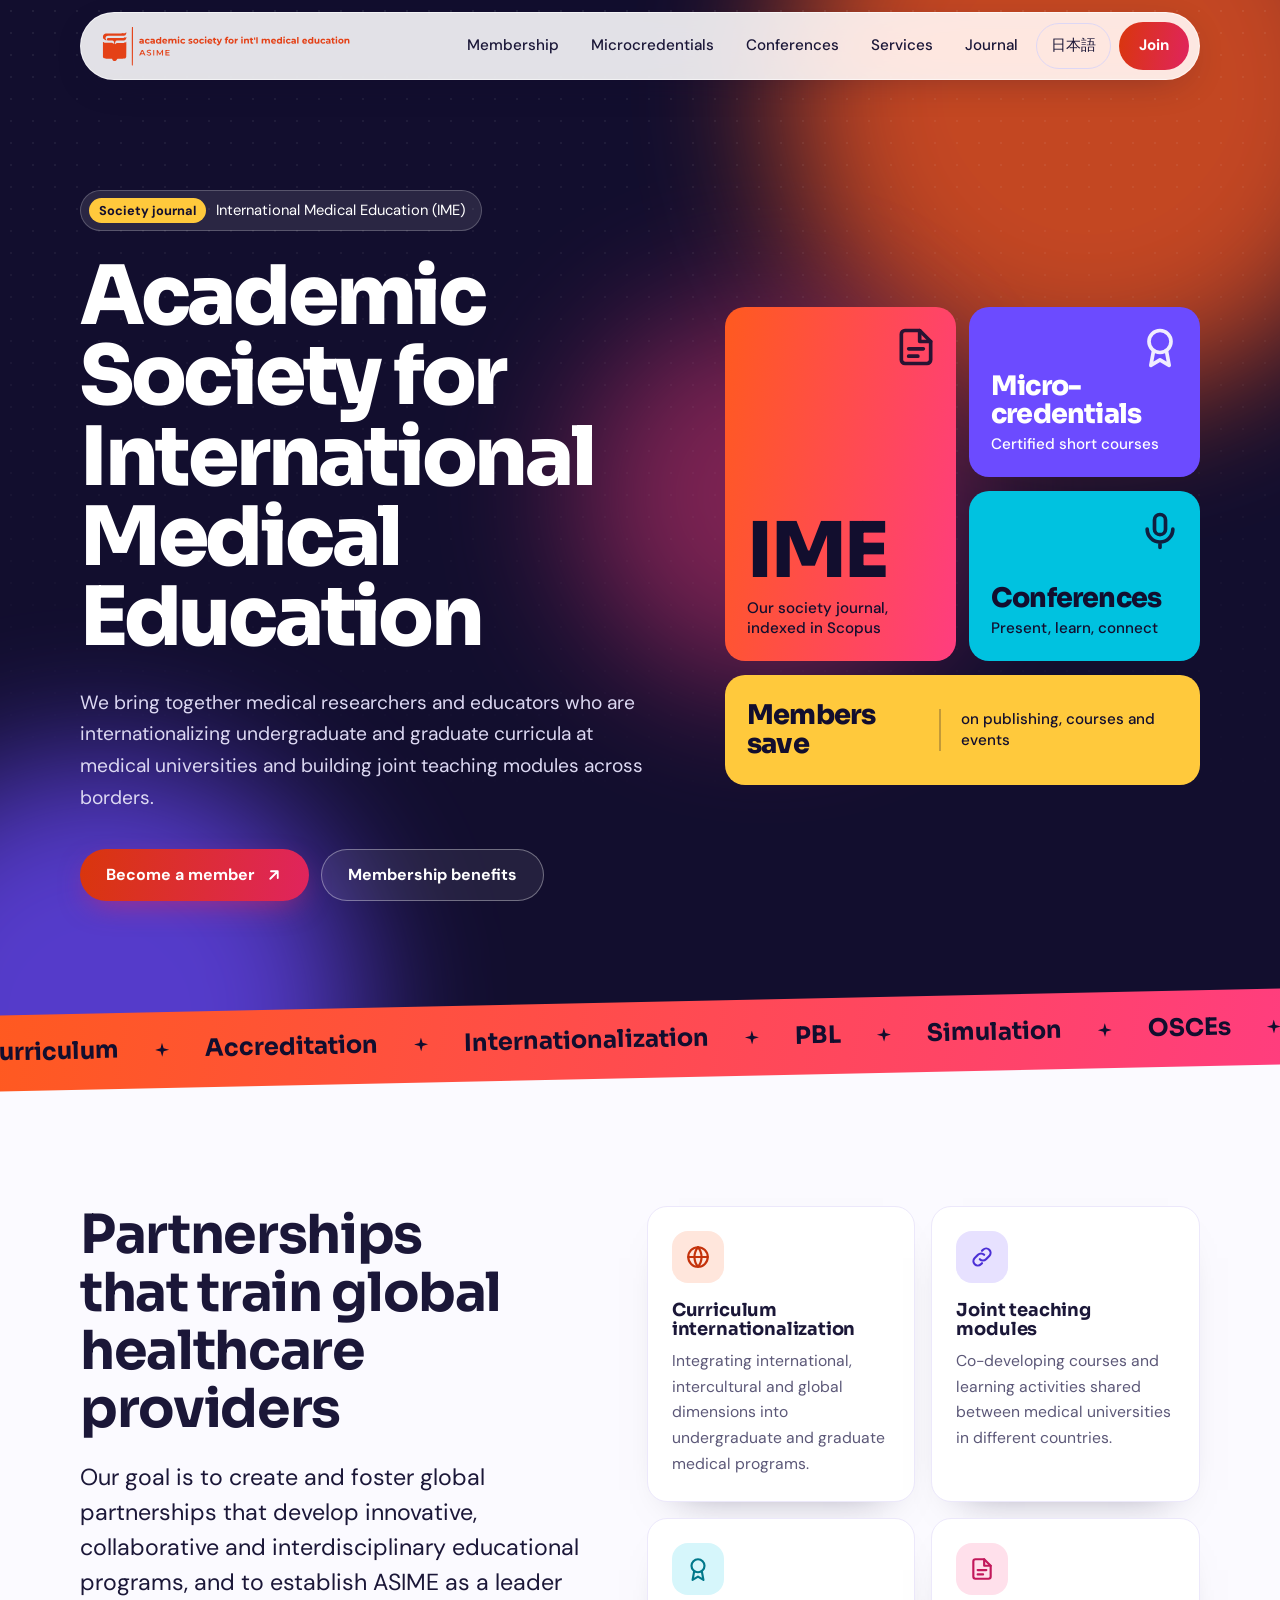
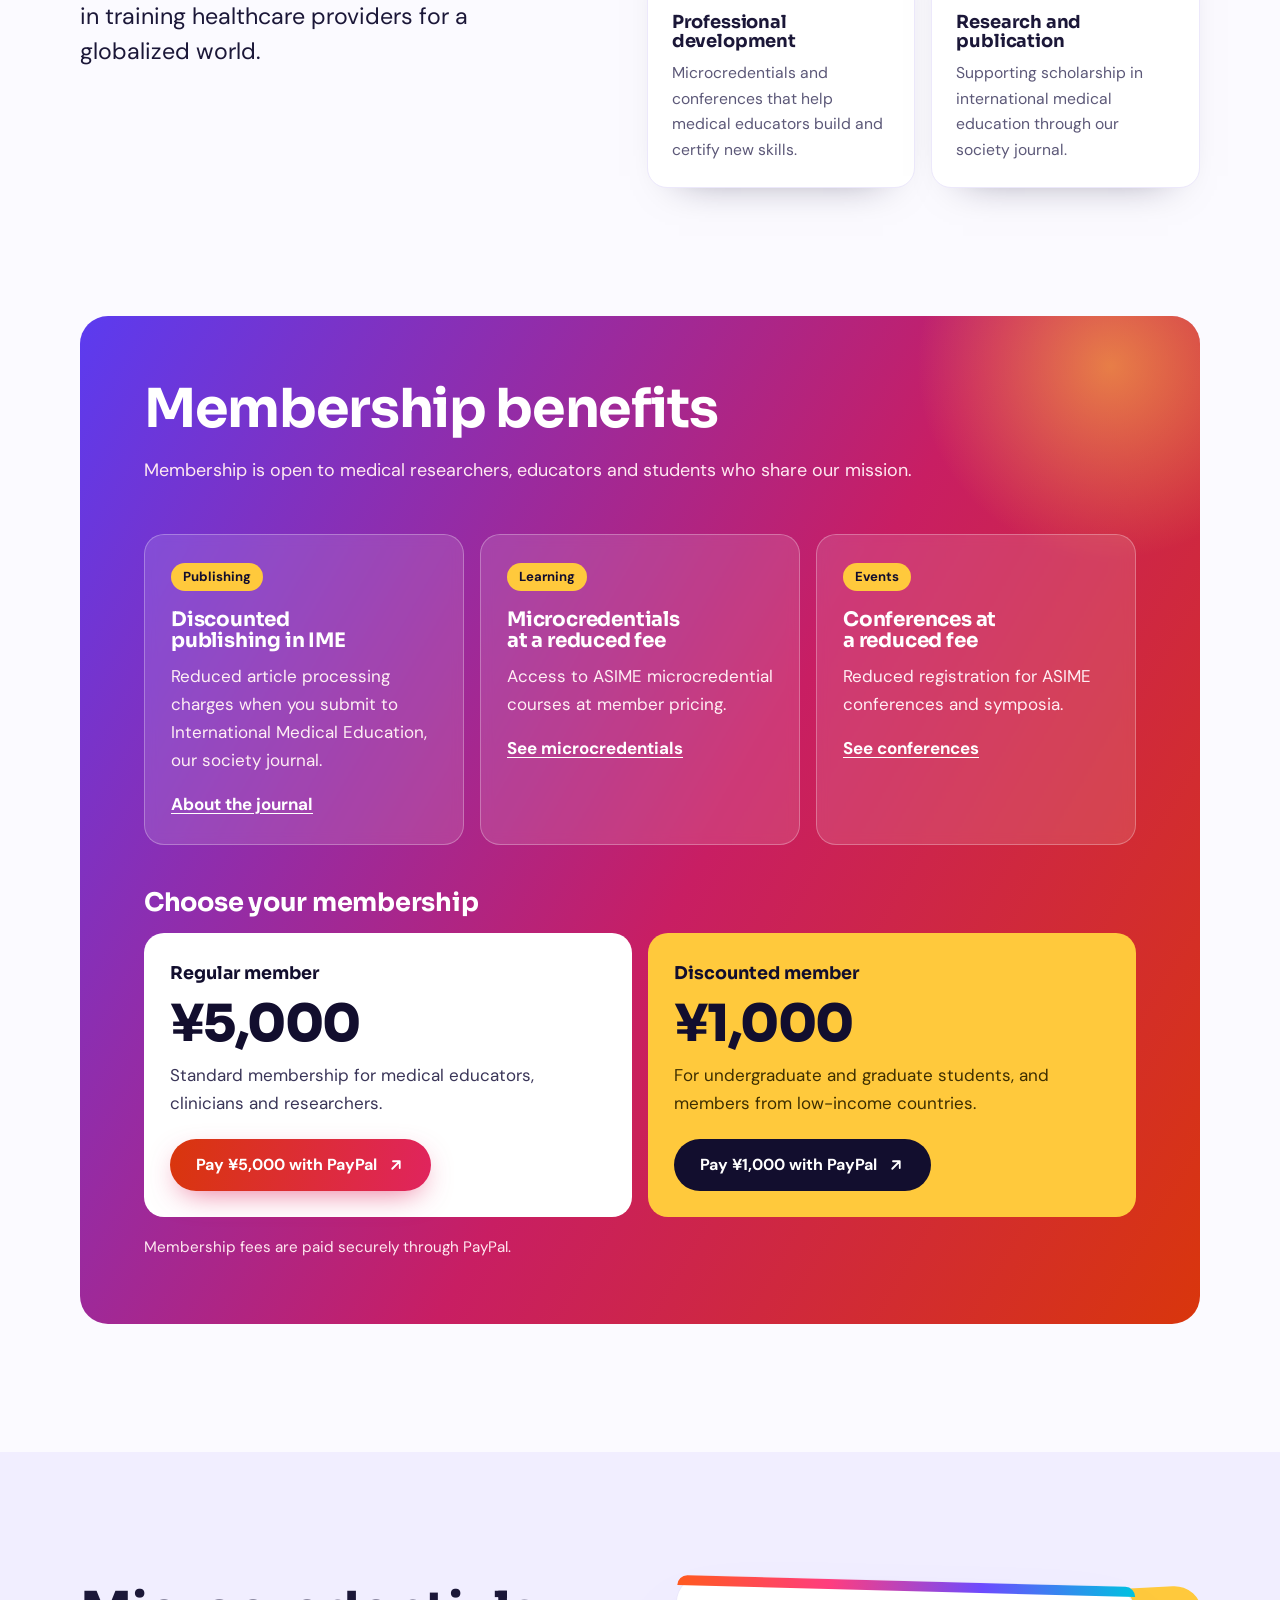
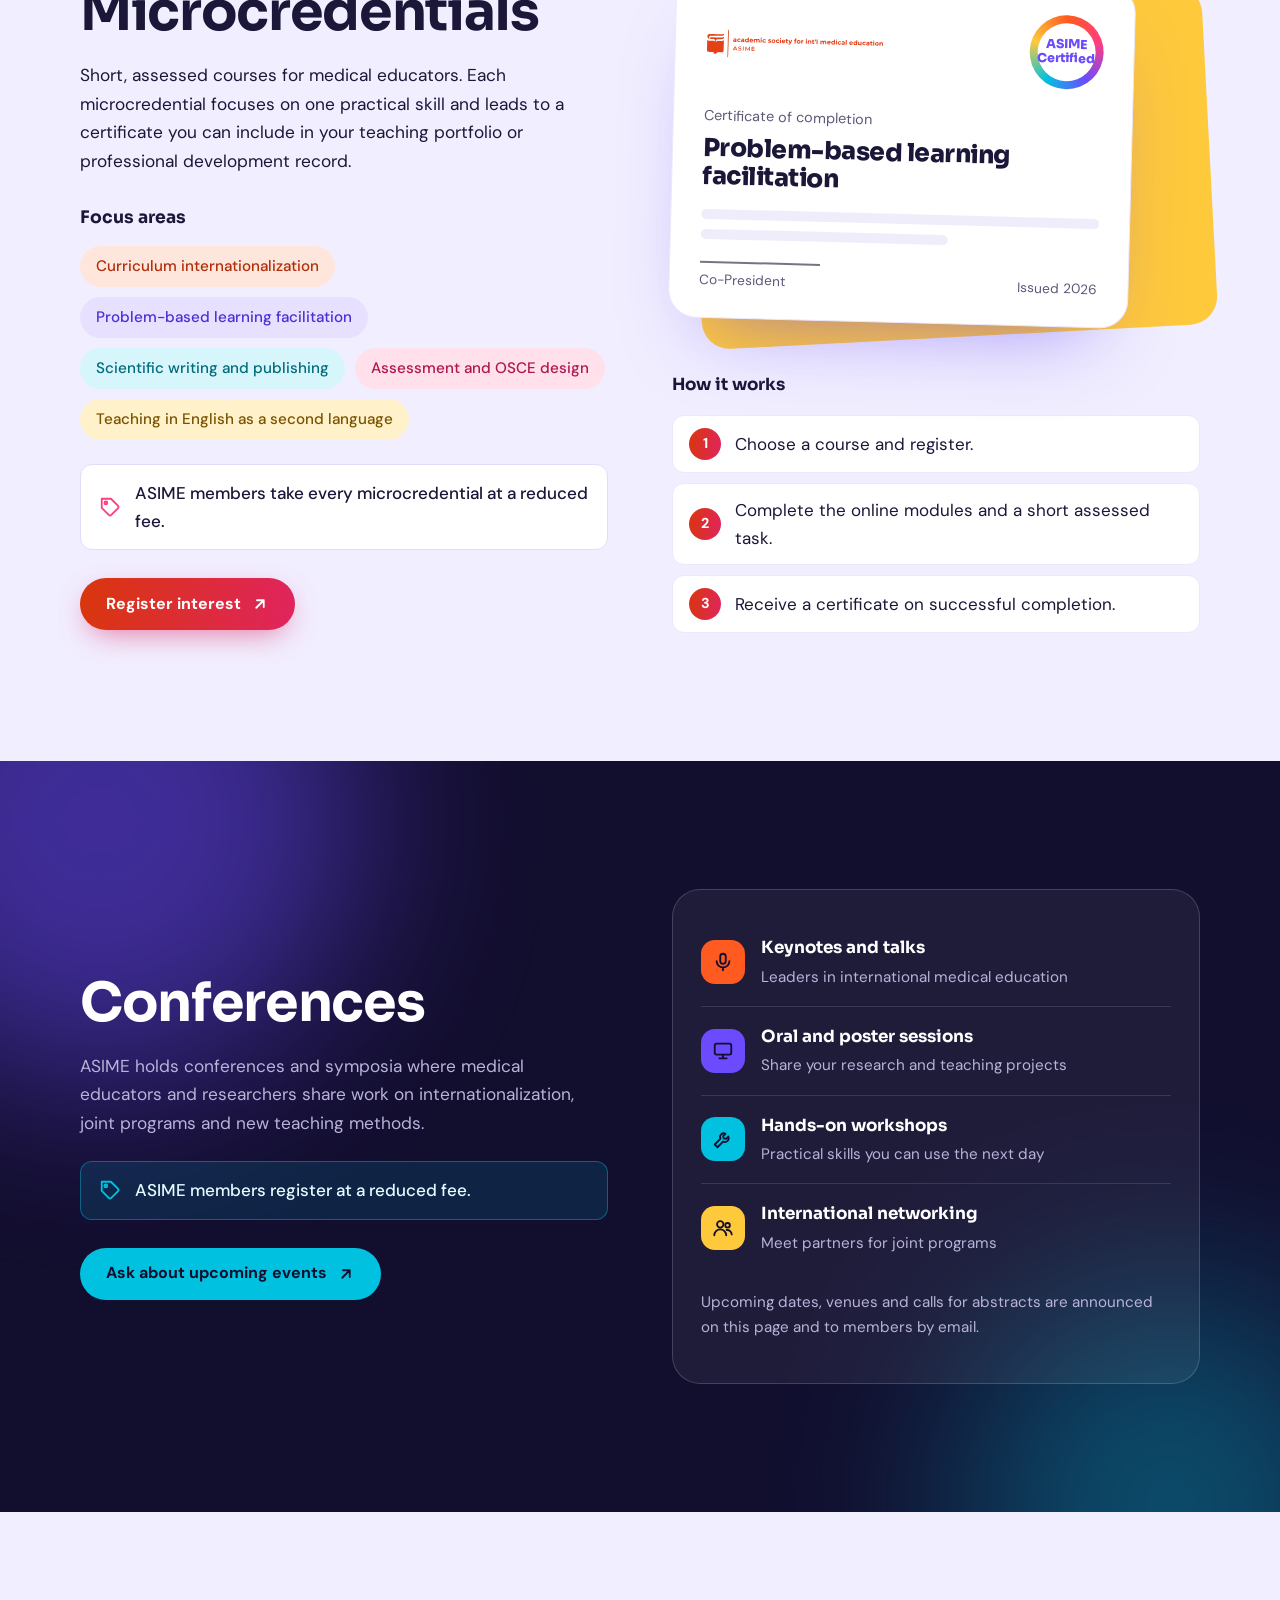
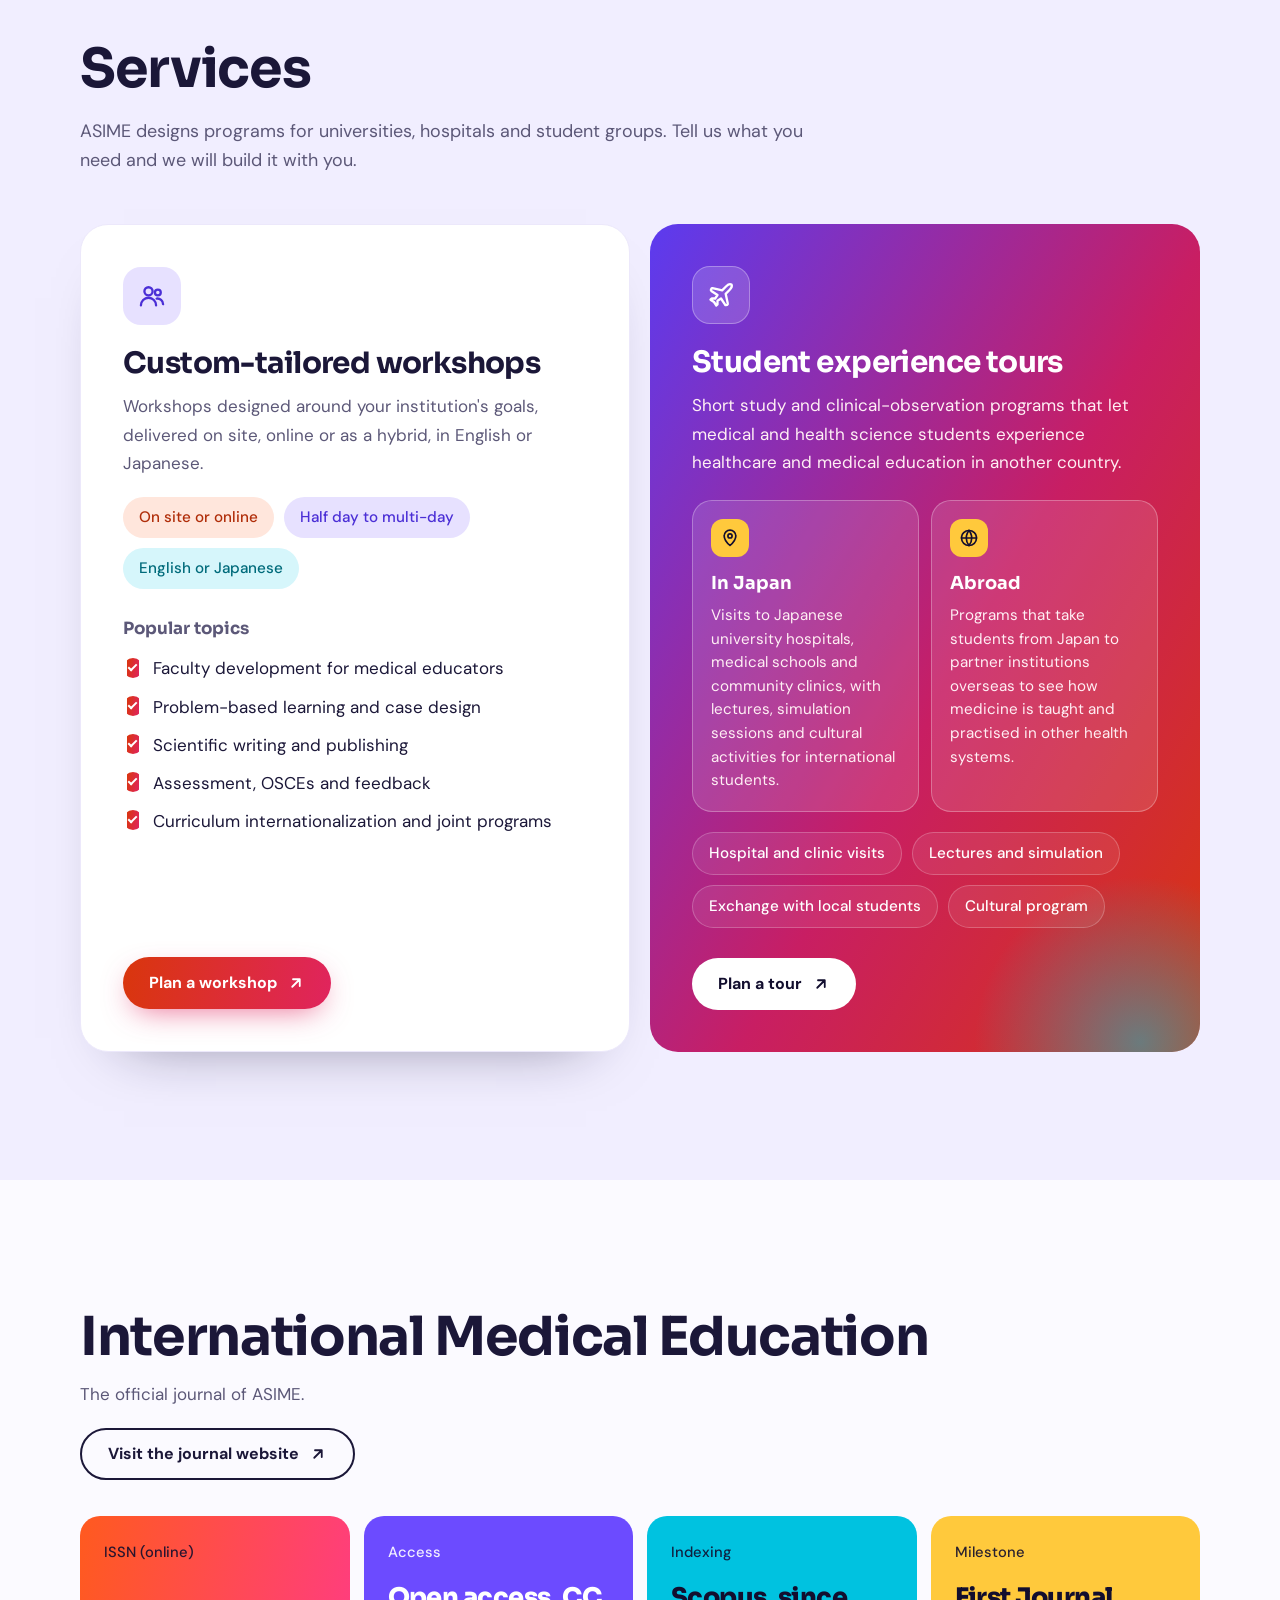
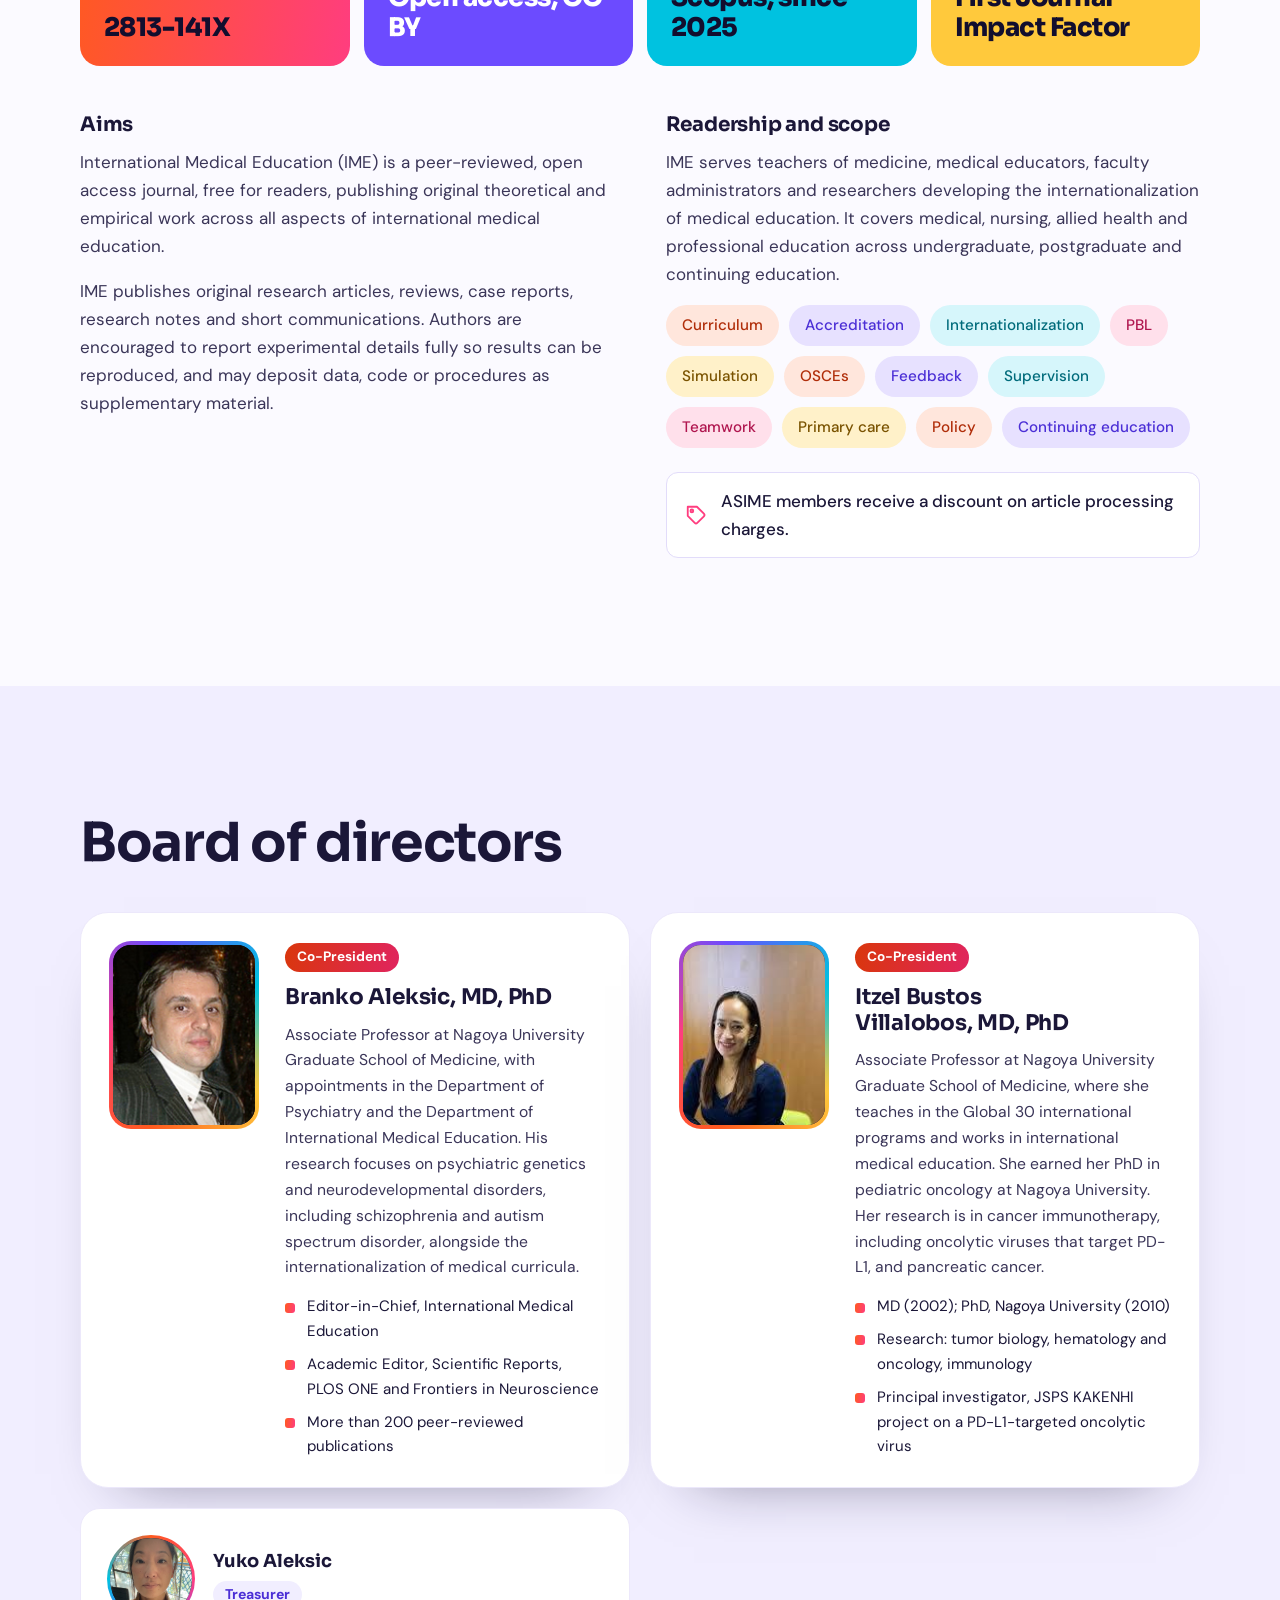
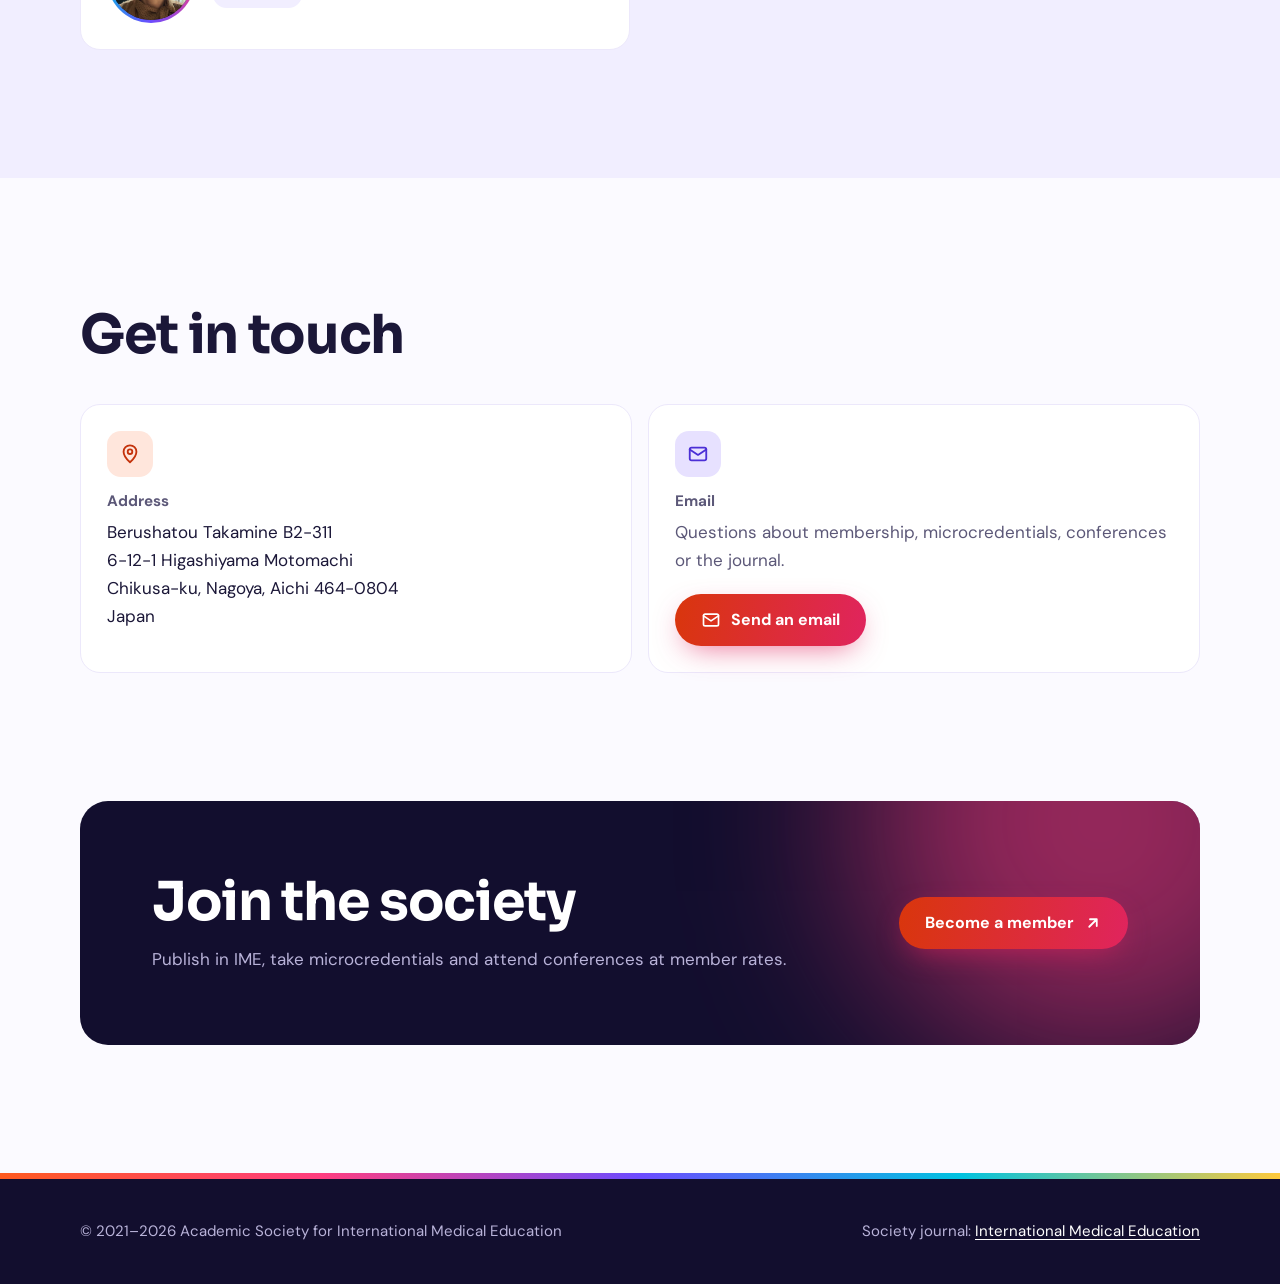
==== commit f0780162: "Member tiers mdpi out" ====
--- a/index.html
+++ b/index.html
@@ -4,10 +4,10 @@
 <meta charset="utf-8">
 <meta name="viewport" content="width=device-width, initial-scale=1">
 <title>ASIME — Academic Society for International Medical Education</title>
-<meta name="description" content="The Academic Society for International Medical Education (ASIME), Nagoya, brings together medical researchers and educators working on the internationalization of medical curricula. Partner society of the journal International Medical Education (MDPI).">
+<meta name="description" content="The Academic Society for International Medical Education (ASIME), Nagoya, brings together medical researchers and educators working on the internationalization of medical curricula. Publisher of the society journal International Medical Education (IME).">
 <meta property="og:type" content="website">
 <meta property="og:title" content="ASIME — Academic Society for International Medical Education">
-<meta property="og:description" content="The Academic Society for International Medical Education (ASIME), Nagoya, brings together medical researchers and educators working on the internationalization of medical curricula. Partner society of the journal International Medical Education (MDPI).">
+<meta property="og:description" content="The Academic Society for International Medical Education (ASIME), Nagoya, brings together medical researchers and educators working on the internationalization of medical curricula. Publisher of the society journal International Medical Education (IME).">
 <meta name="twitter:card" content="summary">
 <meta name="theme-color" content="#120E2E">
 <link rel="alternate" hreflang="en" href="./">
@@ -32,7 +32,7 @@
         <a class="sec" href="#services">Services</a>
         <a class="sec" href="#journal">Journal</a>
         <a class="lang" href="ja/" hreflang="ja" lang="ja">日本語</a>
-        <a class="join" href="https://www.paypal.com/ncp/payment/5SDZDW5649PTL" target="_blank" rel="noopener">Join</a>
+        <a class="join" href="#join">Join</a>
       </nav>
     </div>
   </div>
@@ -43,16 +43,16 @@
     <div class="glow"></div><div class="grain"></div>
     <div class="wrap">
       <div>
-        <span class="pill"><b>Partner society</b>International Medical Education (MDPI)</span>
+        <span class="pill"><b>Society journal</b>International Medical Education (IME)</span>
         <h1>Academic Society for International Medical Education</h1>
         <p class="lede">We bring together medical researchers and educators who are internationalizing undergraduate and graduate curricula at medical universities and building joint teaching modules across borders.</p>
         <div class="ctas">
-          <a class="btn btn-hot" href="https://www.paypal.com/ncp/payment/5SDZDW5649PTL" target="_blank" rel="noopener">Become a member <svg viewBox="0 0 24 24" fill="none" stroke="currentColor" stroke-width="2.4" stroke-linecap="round" stroke-linejoin="round"><path d="M7 17 17 7M8 7h9v9"/></svg></a>
+          <a class="btn btn-hot" href="#join">Become a member <svg viewBox="0 0 24 24" fill="none" stroke="currentColor" stroke-width="2.4" stroke-linecap="round" stroke-linejoin="round"><path d="M7 17 17 7M8 7h9v9"/></svg></a>
           <a class="btn btn-glass" href="#membership">Membership benefits</a>
         </div>
       </div>
       <div class="bento">
-        <a class="tile t-orange" href="#journal"><svg class="ico" viewBox="0 0 24 24" fill="none" stroke="currentColor" stroke-width="2" stroke-linecap="round" stroke-linejoin="round"><path d="M14 3H6a2 2 0 0 0-2 2v14a2 2 0 0 0 2 2h12a2 2 0 0 0 2-2V9z"/><path d="M14 3v6h6M8 13h8M8 17h5"/></svg><span class="big">IME</span><span class="small">Our partner journal, indexed in Scopus</span></a>
+        <a class="tile t-orange" href="#journal"><svg class="ico" viewBox="0 0 24 24" fill="none" stroke="currentColor" stroke-width="2" stroke-linecap="round" stroke-linejoin="round"><path d="M14 3H6a2 2 0 0 0-2 2v14a2 2 0 0 0 2 2h12a2 2 0 0 0 2-2V9z"/><path d="M14 3v6h6M8 13h8M8 17h5"/></svg><span class="big">IME</span><span class="small">Our society journal, indexed in Scopus</span></a>
         <a class="tile t-violet" href="#microcredentials"><svg class="ico" viewBox="0 0 24 24" fill="none" stroke="currentColor" stroke-width="2" stroke-linecap="round" stroke-linejoin="round"><circle cx="12" cy="9" r="6"/><path d="M8.5 14 7 22l5-3 5 3-1.5-8"/></svg><span class="big">Micro&shy;credentials</span><span class="small">Certified short courses</span></a>
         <a class="tile t-cyan" href="#conferences"><svg class="ico" viewBox="0 0 24 24" fill="none" stroke="currentColor" stroke-width="2" stroke-linecap="round" stroke-linejoin="round"><rect x="9" y="3" width="6" height="11" rx="3"/><path d="M5 11a7 7 0 0 0 14 0M12 18v3"/></svg><span class="big">Conferences</span><span class="small">Present, learn, connect</span></a>
         <a class="tile t-yellow" href="#membership"><span class="big">Members save</span><span class="small">on publishing, courses and events</span></a>
@@ -72,7 +72,7 @@
           <div class="pillar"><div class="ic c-orange"><svg viewBox="0 0 24 24" fill="none" stroke="currentColor" stroke-width="2" stroke-linecap="round" stroke-linejoin="round"><circle cx="12" cy="12" r="9"/><path d="M3 12h18M12 3a14 14 0 0 1 0 18M12 3a14 14 0 0 0 0 18"/></svg></div><h3>Curriculum internationalization</h3><p>Integrating international, intercultural and global dimensions into undergraduate and graduate medical programs.</p></div>
           <div class="pillar"><div class="ic c-violet"><svg viewBox="0 0 24 24" fill="none" stroke="currentColor" stroke-width="2" stroke-linecap="round" stroke-linejoin="round"><path d="M10 14a4 4 0 0 0 5.7 0l3-3a4 4 0 0 0-5.7-5.7l-1 1"/><path d="M14 10a4 4 0 0 0-5.7 0l-3 3a4 4 0 0 0 5.7 5.7l1-1"/></svg></div><h3>Joint teaching modules</h3><p>Co-developing courses and learning activities shared between medical universities in different countries.</p></div>
           <div class="pillar"><div class="ic c-cyan"><svg viewBox="0 0 24 24" fill="none" stroke="currentColor" stroke-width="2" stroke-linecap="round" stroke-linejoin="round"><circle cx="12" cy="9" r="6"/><path d="M8.5 14 7 22l5-3 5 3-1.5-8"/></svg></div><h3>Professional development</h3><p>Microcredentials and conferences that help medical educators build and certify new skills.</p></div>
-          <div class="pillar"><div class="ic c-pink"><svg viewBox="0 0 24 24" fill="none" stroke="currentColor" stroke-width="2" stroke-linecap="round" stroke-linejoin="round"><path d="M14 3H6a2 2 0 0 0-2 2v14a2 2 0 0 0 2 2h12a2 2 0 0 0 2-2V9z"/><path d="M14 3v6h6M8 13h8M8 17h5"/></svg></div><h3>Research and publication</h3><p>Supporting scholarship in international medical education through our partner journal.</p></div>
+          <div class="pillar"><div class="ic c-pink"><svg viewBox="0 0 24 24" fill="none" stroke="currentColor" stroke-width="2" stroke-linecap="round" stroke-linejoin="round"><path d="M14 3H6a2 2 0 0 0-2 2v14a2 2 0 0 0 2 2h12a2 2 0 0 0 2-2V9z"/><path d="M14 3v6h6M8 13h8M8 17h5"/></svg></div><h3>Research and publication</h3><p>Supporting scholarship in international medical education through our society journal.</p></div>
       </div>
     </div>
   </section>
@@ -82,14 +82,18 @@
       <div class="panel">
         <div class="sec-head"><h2>Membership benefits</h2><p>Membership is open to medical researchers, educators and students who share our mission.</p></div>
         <ul class="perks">
-        <li class="perk"><span class="tag">Publishing</span><h3>Discounted publishing in IME</h3><p>Reduced article processing charges when you submit to International Medical Education, our partner journal.</p><a href="#journal">About the journal</a></li>
+        <li class="perk"><span class="tag">Publishing</span><h3>Discounted publishing in IME</h3><p>Reduced article processing charges when you submit to International Medical Education, our society journal.</p><a href="#journal">About the journal</a></li>
         <li class="perk"><span class="tag">Learning</span><h3>Microcredentials at a reduced fee</h3><p>Access to ASIME microcredential courses at member pricing.</p><a href="#microcredentials">See microcredentials</a></li>
         <li class="perk"><span class="tag">Events</span><h3>Conferences at a reduced fee</h3><p>Reduced registration for ASIME conferences and symposia.</p><a href="#conferences">See conferences</a></li>
         </ul>
-        <div class="foot">
-          <a class="btn btn-white" href="https://www.paypal.com/ncp/payment/5SDZDW5649PTL" target="_blank" rel="noopener">Become a member <svg viewBox="0 0 24 24" fill="none" stroke="currentColor" stroke-width="2.4" stroke-linecap="round" stroke-linejoin="round"><path d="M7 17 17 7M8 7h9v9"/></svg></a>
-          <small>Membership fees are paid securely through PayPal.</small>
-        </div>
+        <h3 class="tiers-h" id="join">Choose your membership</h3>
+        <div class="tiers">
+          <div class="tier tier-regular"><span class="tname">Regular member</span><span class="price">¥5,000</span><p>Standard membership for medical educators, clinicians and researchers.</p>
+            <a class="btn btn-hot" href="https://www.paypal.com/ncp/payment/5SDZDW5649PTL" target="_blank" rel="noopener">Pay ¥5,000 with PayPal <svg viewBox="0 0 24 24" fill="none" stroke="currentColor" stroke-width="2.4" stroke-linecap="round" stroke-linejoin="round"><path d="M7 17 17 7M8 7h9v9"/></svg></a></div>
+          <div class="tier tier-disc"><span class="tname">Discounted member</span><span class="price">¥1,000</span><p>For undergraduate and graduate students, and members from low-income countries.</p>
+            <a class="btn btn-dark" href="https://www.paypal.com/ncp/payment/364U2EXZQQU36" target="_blank" rel="noopener">Pay ¥1,000 with PayPal <svg viewBox="0 0 24 24" fill="none" stroke="currentColor" stroke-width="2.4" stroke-linecap="round" stroke-linejoin="round"><path d="M7 17 17 7M8 7h9v9"/></svg></a></div>
+        </div>
+        <p class="tiers-note">Membership fees are paid securely through PayPal.</p>
       </div>
     </div>
   </section>
@@ -166,7 +170,7 @@
   <section id="journal">
     <div class="wrap">
       <div class="jhead">
-        <div><h2>International Medical Education</h2><p>Our partner journal, published by MDPI on behalf of ASIME.</p></div>
+        <div><h2>International Medical Education</h2><p>The official journal of ASIME.</p></div>
         <a class="btn btn-outline" href="https://www.mdpi.com/journal/ime" target="_blank" rel="noopener">Visit the journal website <svg viewBox="0 0 24 24" fill="none" stroke="currentColor" stroke-width="2.4" stroke-linecap="round" stroke-linejoin="round"><path d="M7 17 17 7M8 7h9v9"/></svg></a>
       </div>
       <dl class="facts"><div><dt>ISSN (online)</dt><dd>2813-141X</dd></div><div><dt>Access</dt><dd>Open access, CC BY</dd></div><div><dt>Indexing</dt><dd>Scopus, since 2025</dd></div><div><dt>Milestone</dt><dd>First Journal Impact Factor</dd></div></dl>
@@ -191,7 +195,7 @@
             <span class="role">Co-President</span>
             <h3>Branko Aleksic, MD, PhD</h3>
             <p>Associate Professor at Nagoya University Graduate School of Medicine, with appointments in the Department of Psychiatry and the Department of International Medical Education. His research focuses on psychiatric genetics and neurodevelopmental disorders, including schizophrenia and autism spectrum disorder, alongside the internationalization of medical curricula.</p>
-            <ul><li>Editor-in-Chief, International Medical Education (MDPI)</li><li>Academic Editor, Scientific Reports, PLOS ONE and Frontiers in Neuroscience</li><li>More than 200 peer-reviewed publications</li></ul>
+            <ul><li>Editor-in-Chief, International Medical Education</li><li>Academic Editor, Scientific Reports, PLOS ONE and Frontiers in Neuroscience</li><li>More than 200 peer-reviewed publications</li></ul>
           </div>
         </article>
         <article class="leader">
@@ -224,7 +228,7 @@
     <div class="wrap">
       <div class="inner">
         <div><h2>Join the society</h2><p>Publish in IME, take microcredentials and attend conferences at member rates.</p></div>
-        <a class="btn btn-hot" href="https://www.paypal.com/ncp/payment/5SDZDW5649PTL" target="_blank" rel="noopener">Become a member <svg viewBox="0 0 24 24" fill="none" stroke="currentColor" stroke-width="2.4" stroke-linecap="round" stroke-linejoin="round"><path d="M7 17 17 7M8 7h9v9"/></svg></a>
+        <a class="btn btn-hot" href="#join">Become a member <svg viewBox="0 0 24 24" fill="none" stroke="currentColor" stroke-width="2.4" stroke-linecap="round" stroke-linejoin="round"><path d="M7 17 17 7M8 7h9v9"/></svg></a>
       </div>
     </div>
   </div>
@@ -234,7 +238,7 @@
   <div class="bar"></div>
   <div class="wrap">
     <span>© 2021–<span id="yr">2026</span> Academic Society for International Medical Education</span>
-    <span>Partner society of <a href="https://www.mdpi.com/journal/ime" target="_blank" rel="noopener">International Medical Education</a></span>
+    <span>Society journal: <a href="https://www.mdpi.com/journal/ime" target="_blank" rel="noopener">International Medical Education</a></span>
   </div>
 </footer>
 <script>document.getElementById('yr').textContent=new Date().getFullYear();</script>
--- a/styles.css
+++ b/styles.css
@@ -161,6 +161,19 @@
 .perk h3{color:#fff;margin-bottom:10px}
 .perk p{color:#FFEFF4;margin:0}
 .perk a{display:inline-block;margin-top:16px;color:#fff;font-weight:700}
+.tiers-h{color:#fff;font-size:clamp(1.3rem,2vw,1.6rem);margin:44px 0 16px;scroll-margin-top:110px}
+.tiers{display:grid;grid-template-columns:1fr 1fr;gap:16px}
+@media (max-width:720px){.tiers{grid-template-columns:1fr}}
+.tier{border-radius:var(--r-md);padding:26px;display:flex;flex-direction:column;align-items:flex-start;color:var(--ink)}
+.tier-regular{background:#fff}
+.tier-disc{background:var(--yellow)}
+.tier .tname{font-family:var(--display);font-weight:700;font-size:1.1rem}
+.tier .price{font-family:var(--display);font-weight:800;font-size:clamp(2.4rem,4.5vw,3.2rem);line-height:1;letter-spacing:-.03em;margin:10px 0 12px}
+.tier p{color:#3A3558;margin:0 0 22px;flex:1}
+.tier-disc p{color:#3D2E00}
+.btn-dark{background:var(--ink);color:#fff}
+.btn-dark:hover{color:#fff;box-shadow:0 12px 28px -12px rgba(18,14,46,.8)}
+.tiers-note{color:#FFE9F1;font-size:.95rem;margin:18px 0 0}
 .panel .foot{display:flex;flex-wrap:wrap;align-items:center;gap:18px;margin-top:36px}
 .panel .foot small{color:#FFE9F1;font-size:.95rem}
 
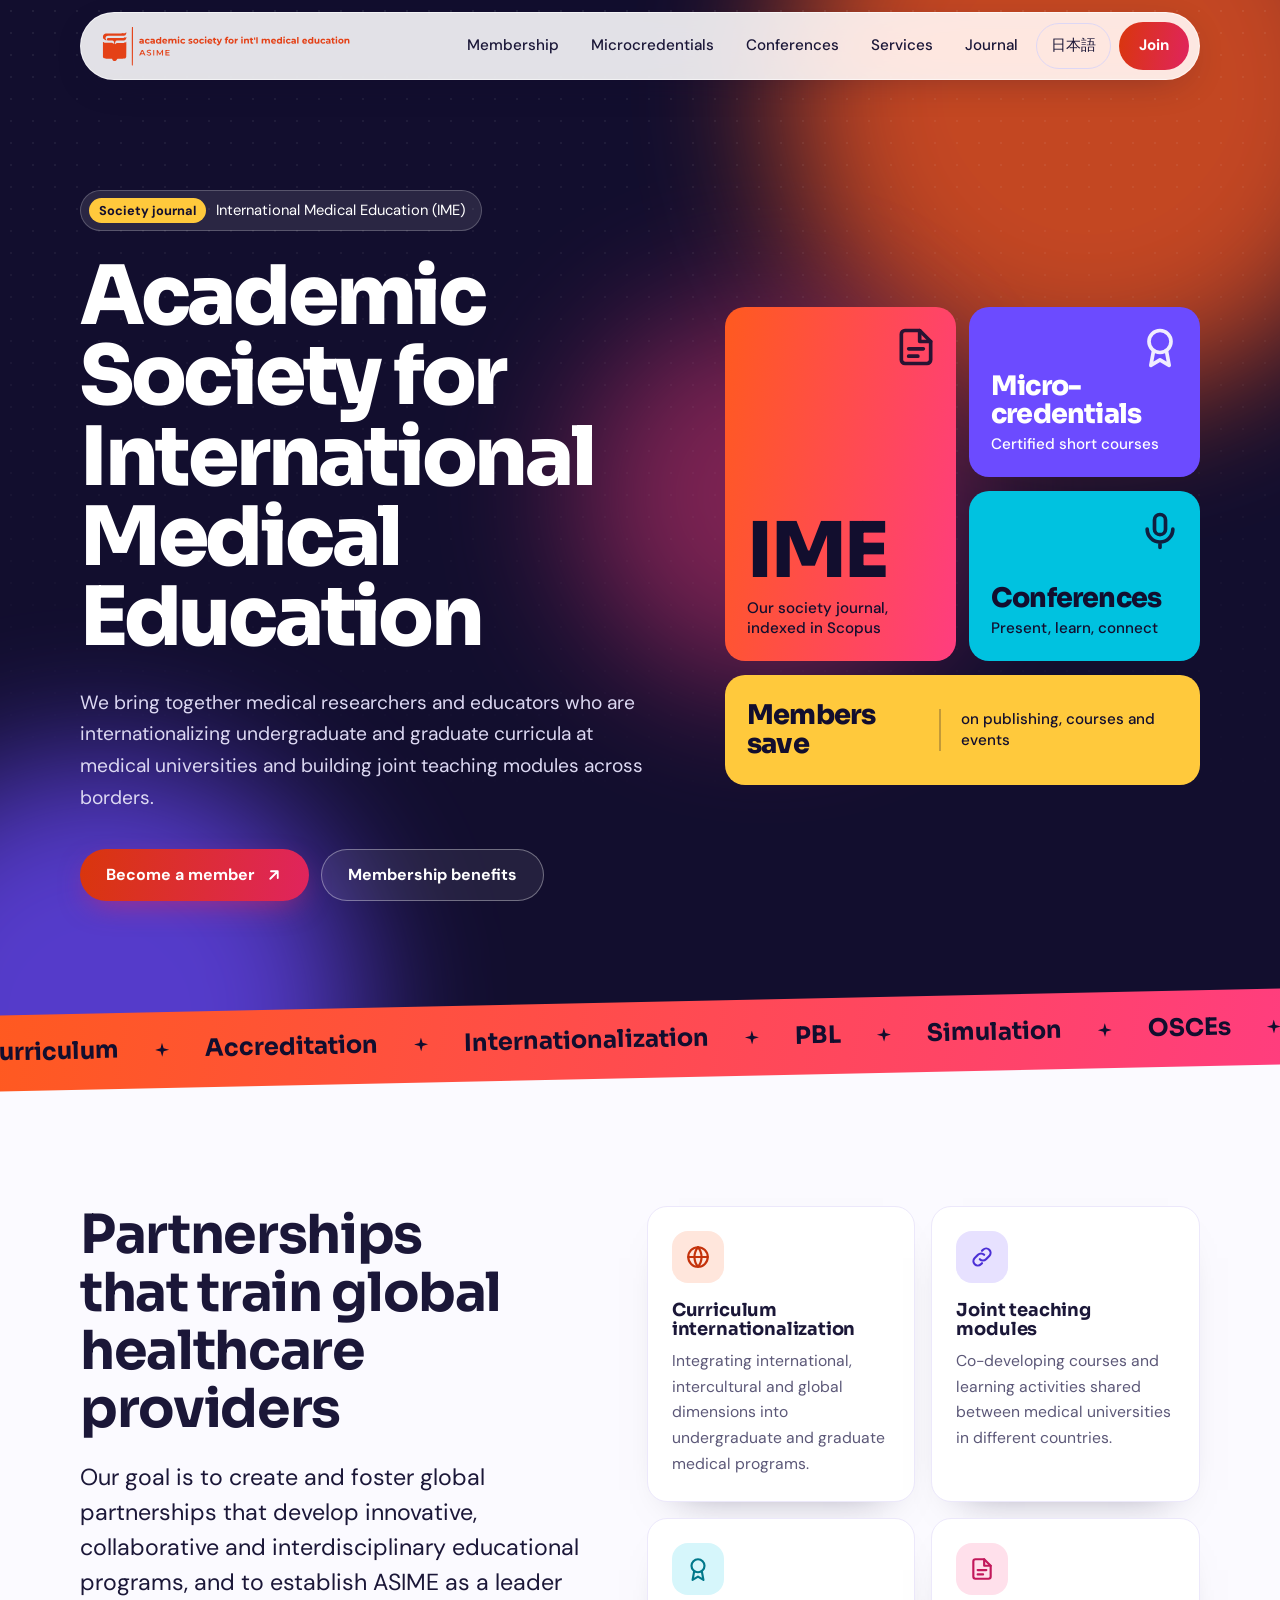
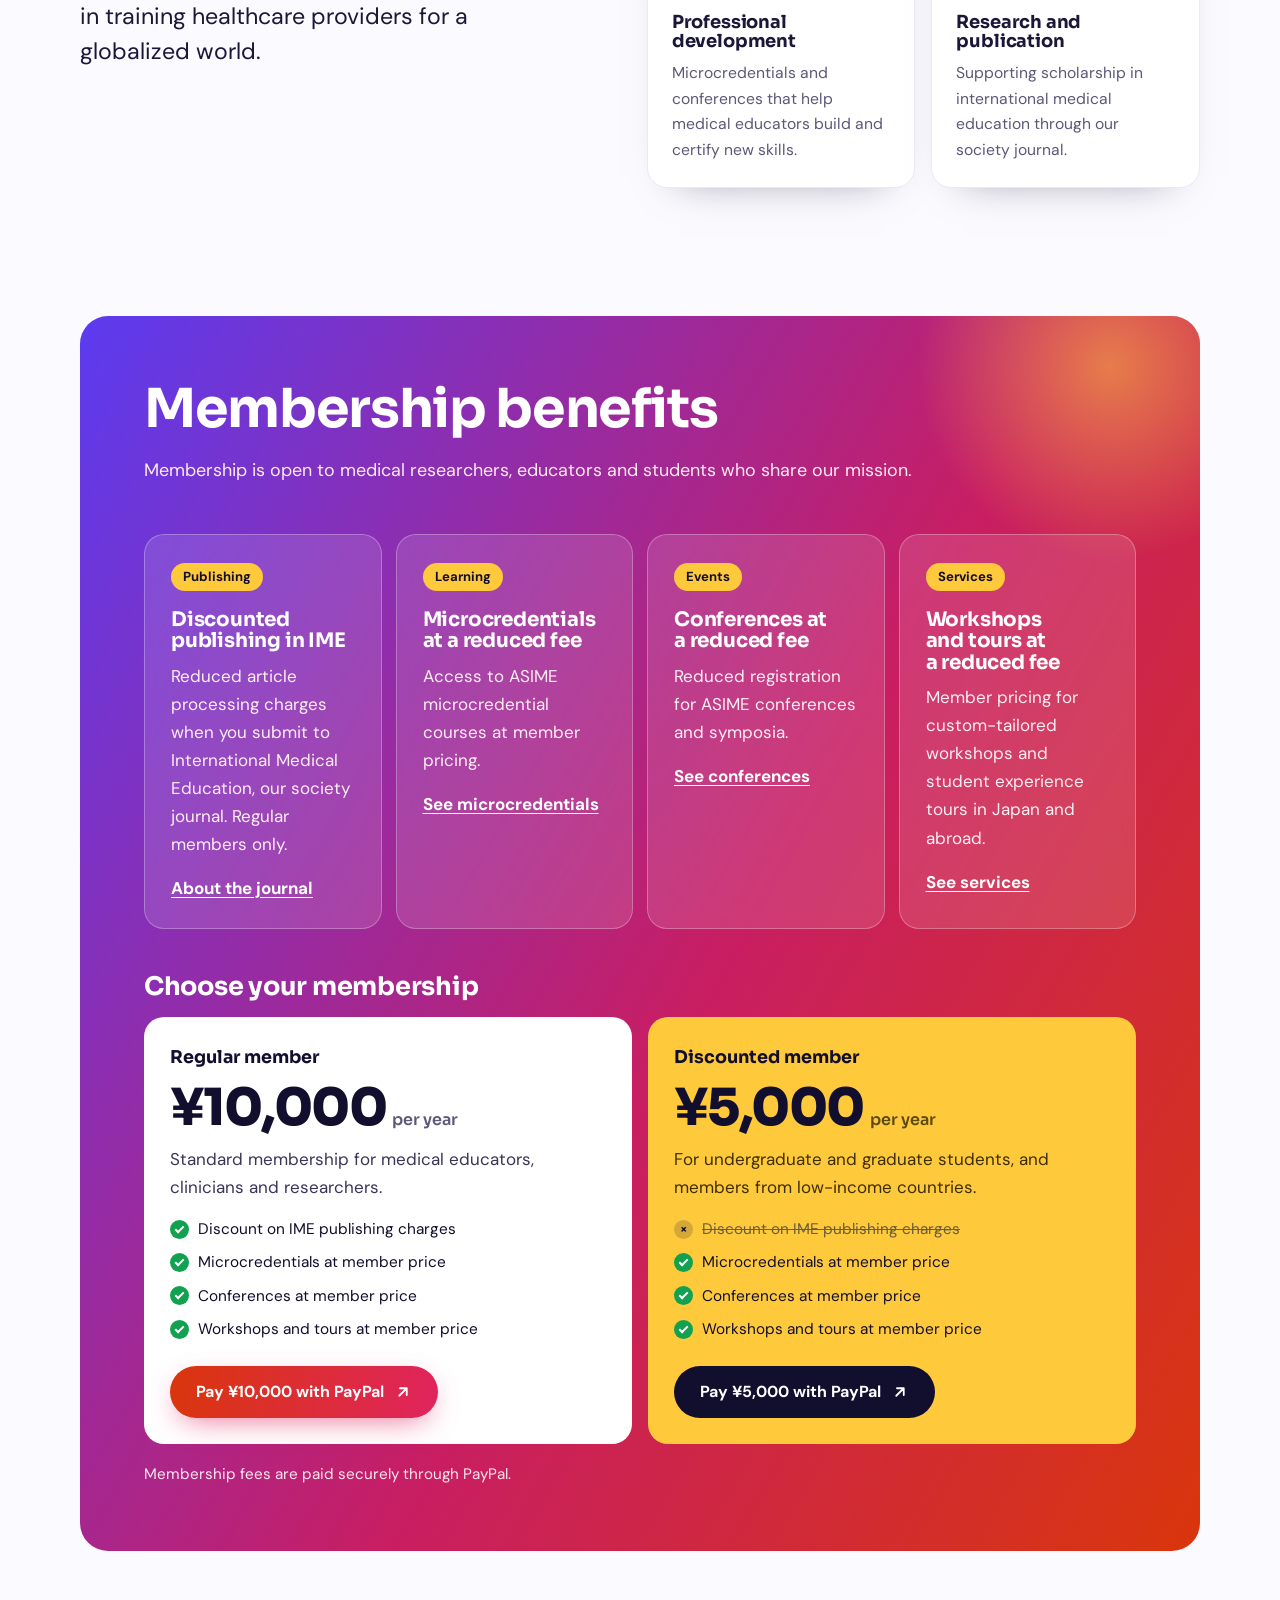
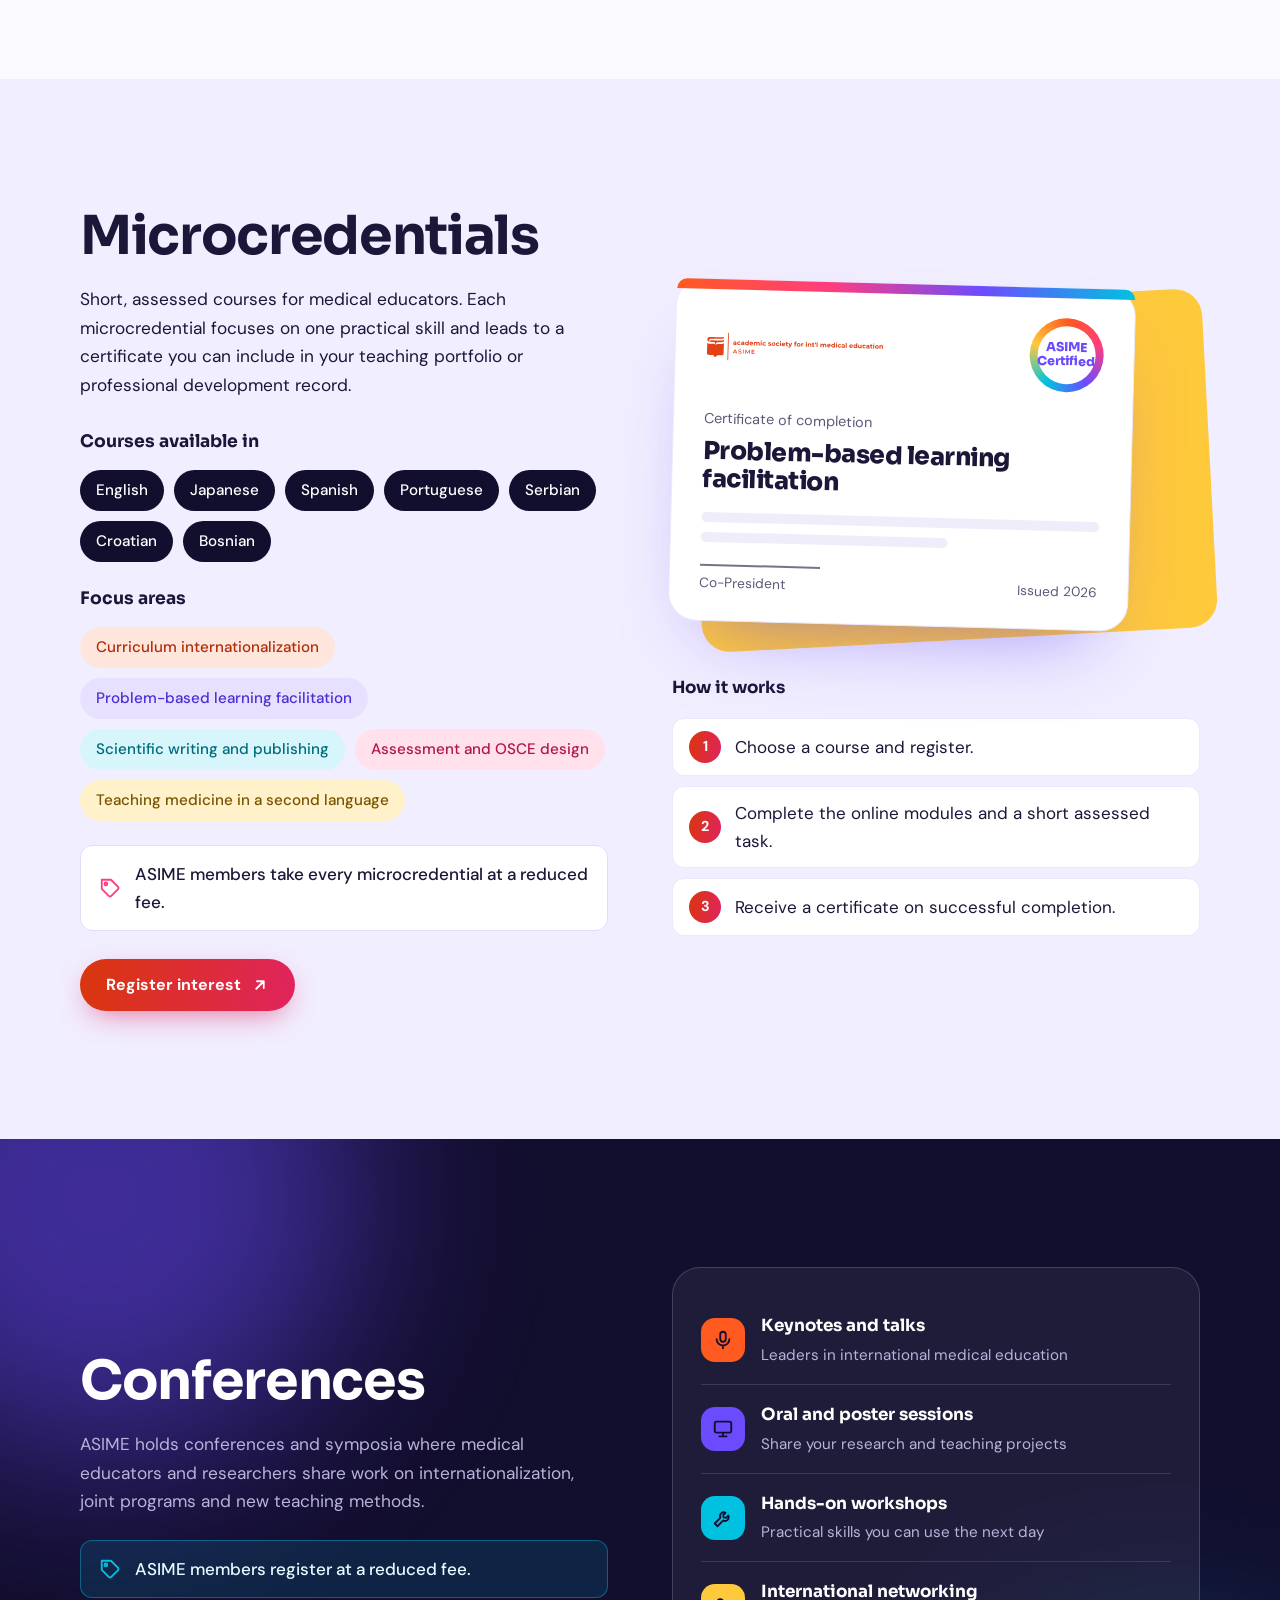
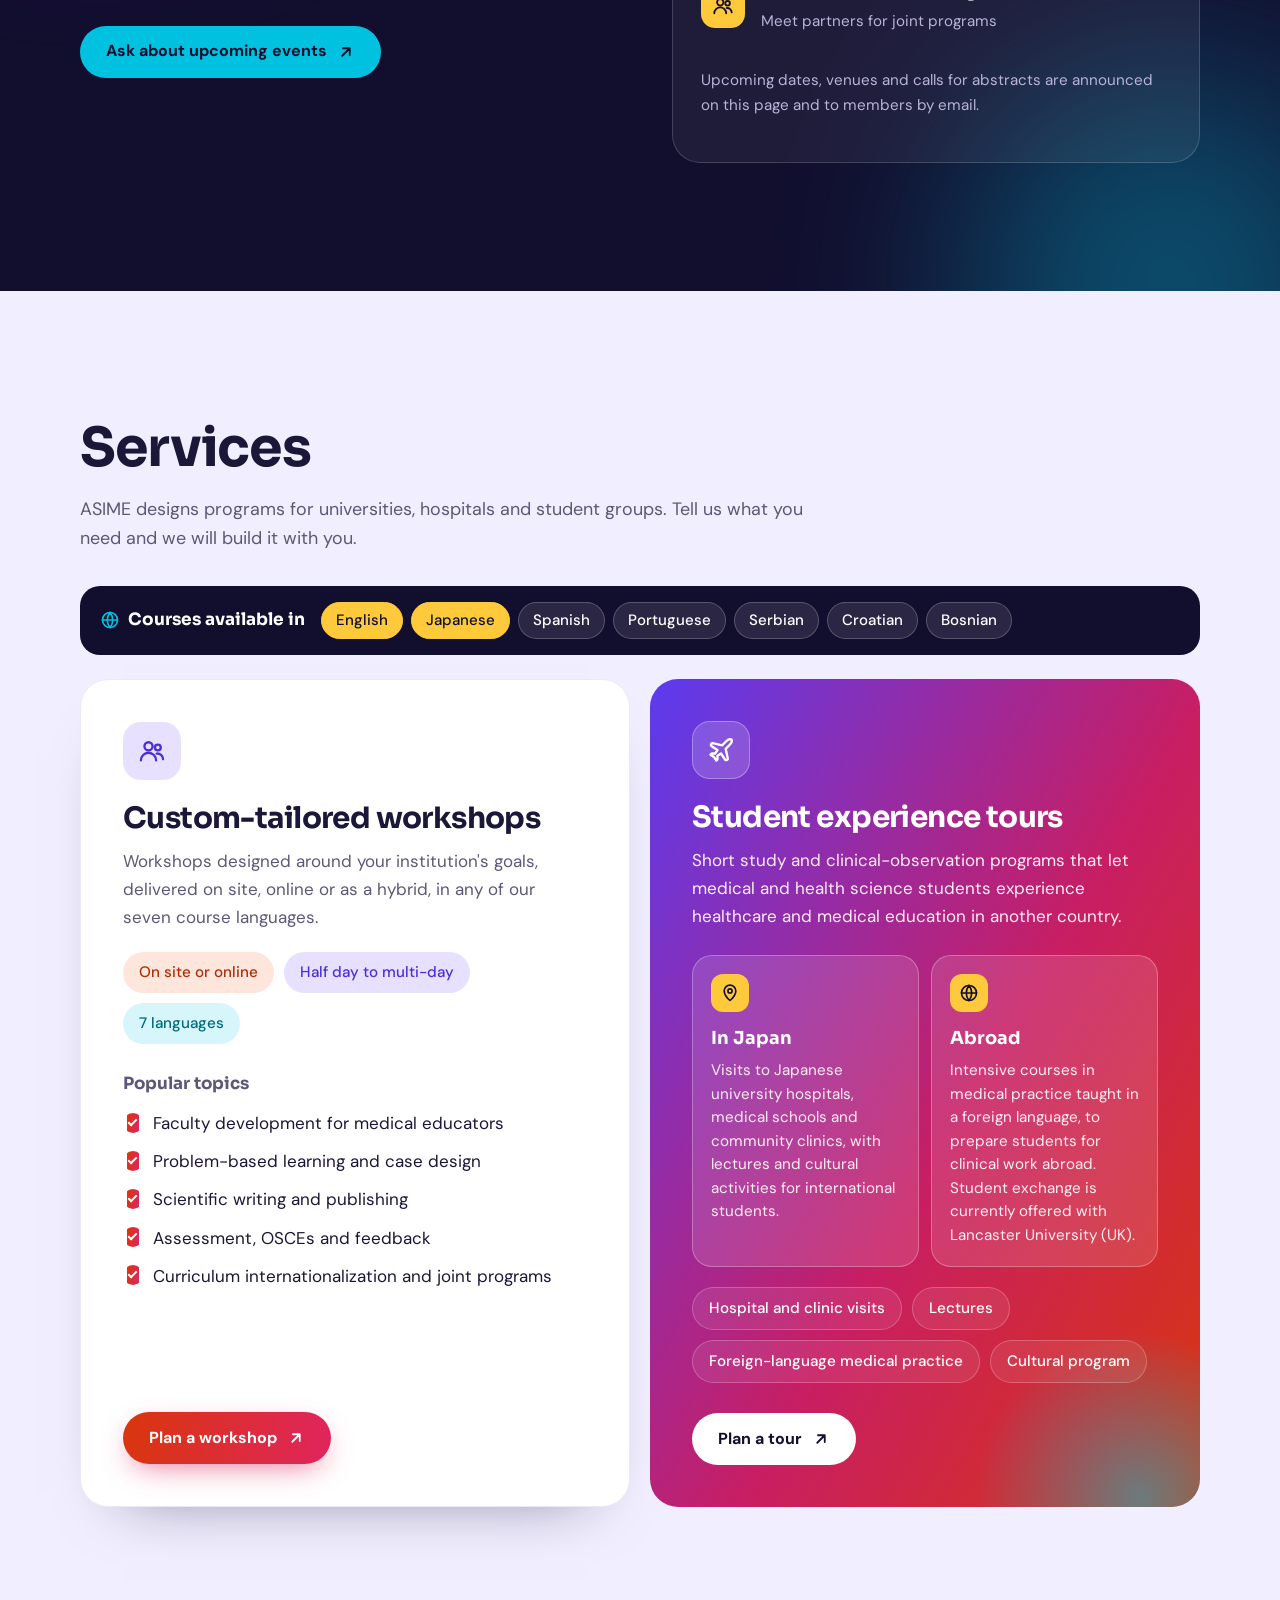
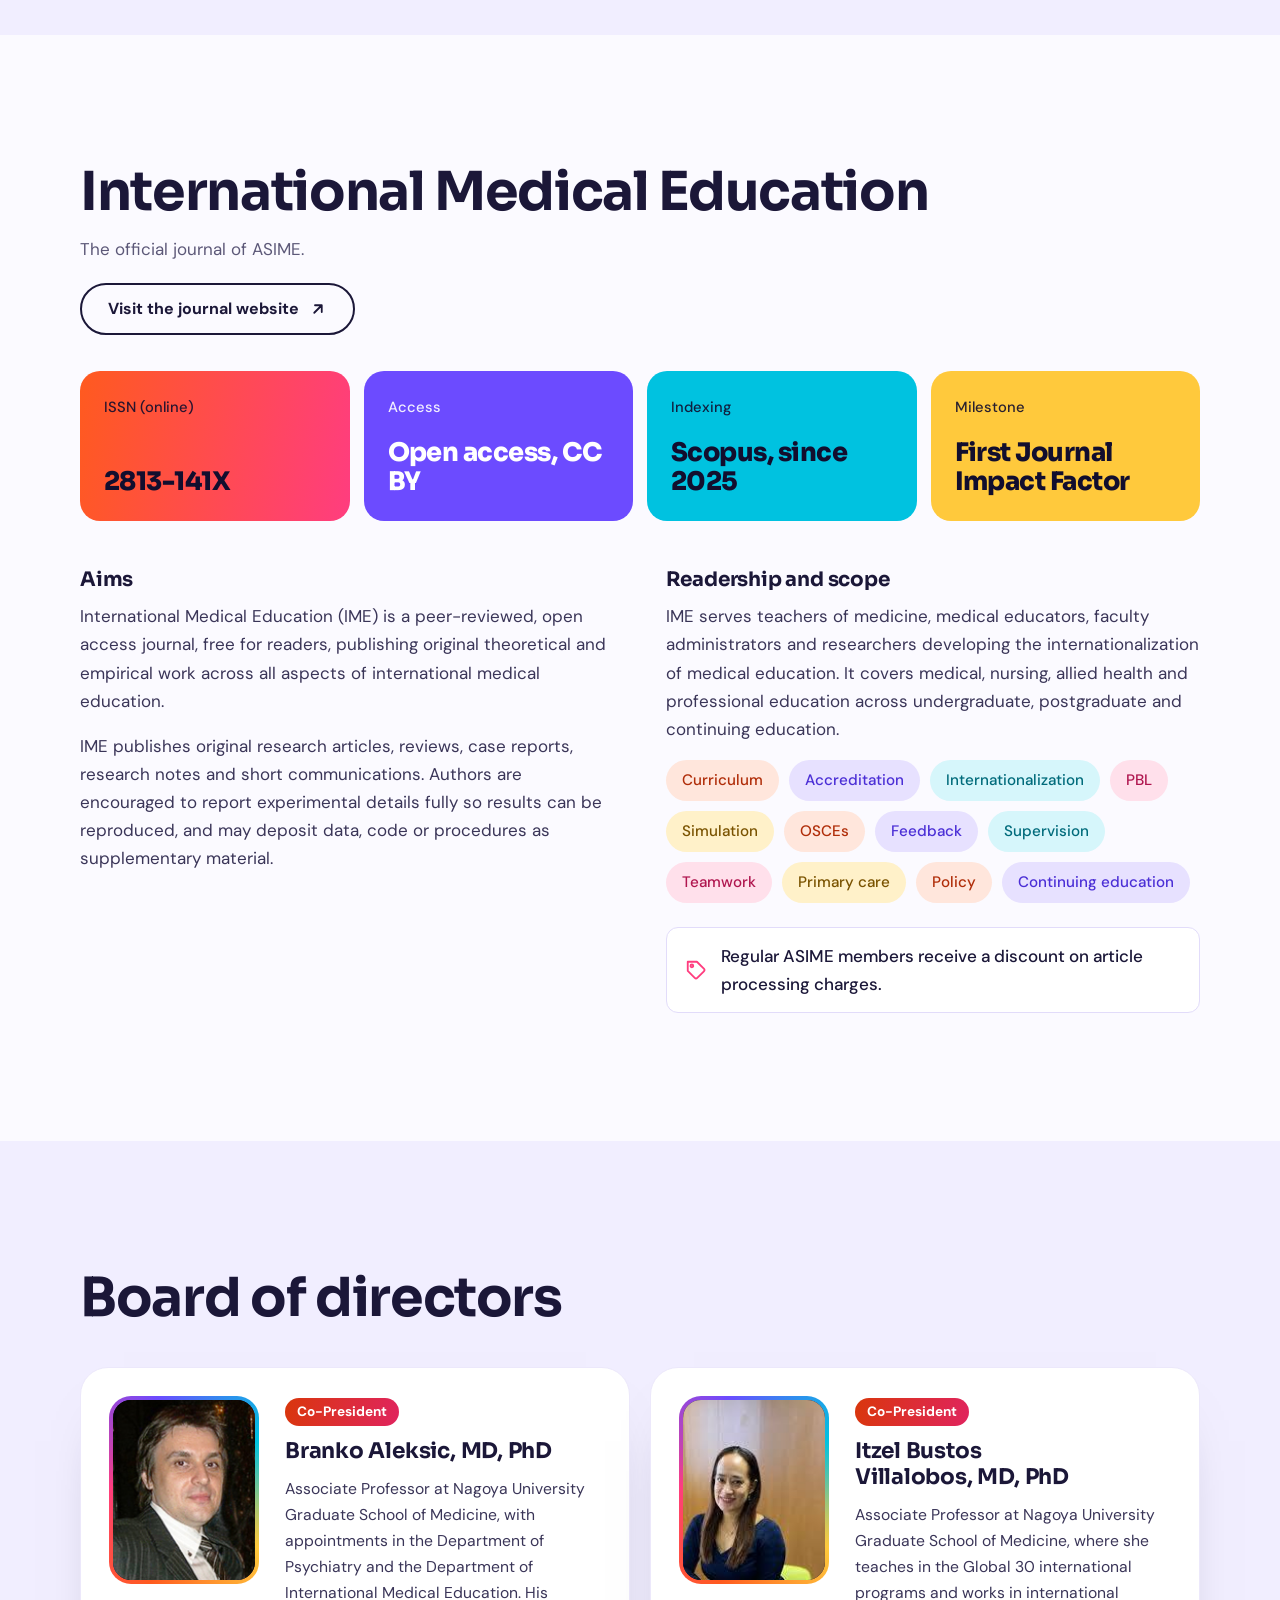
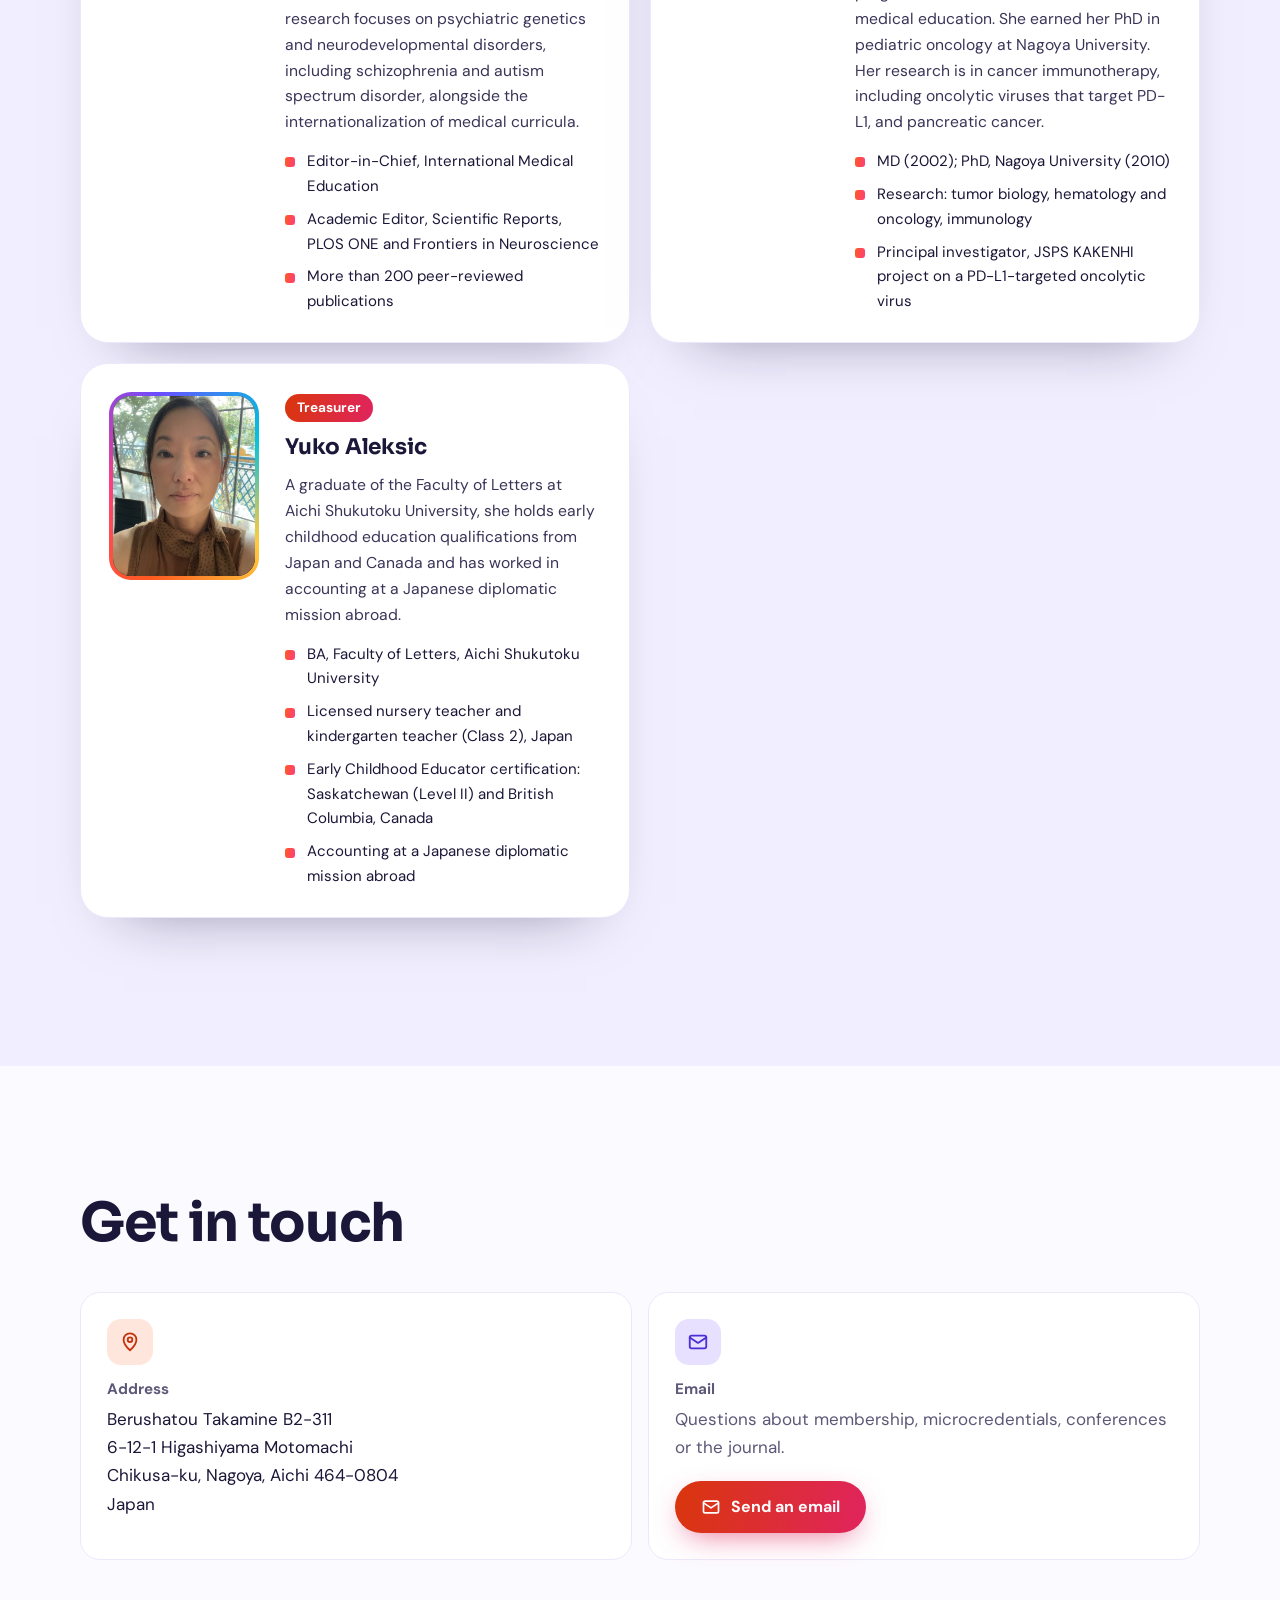
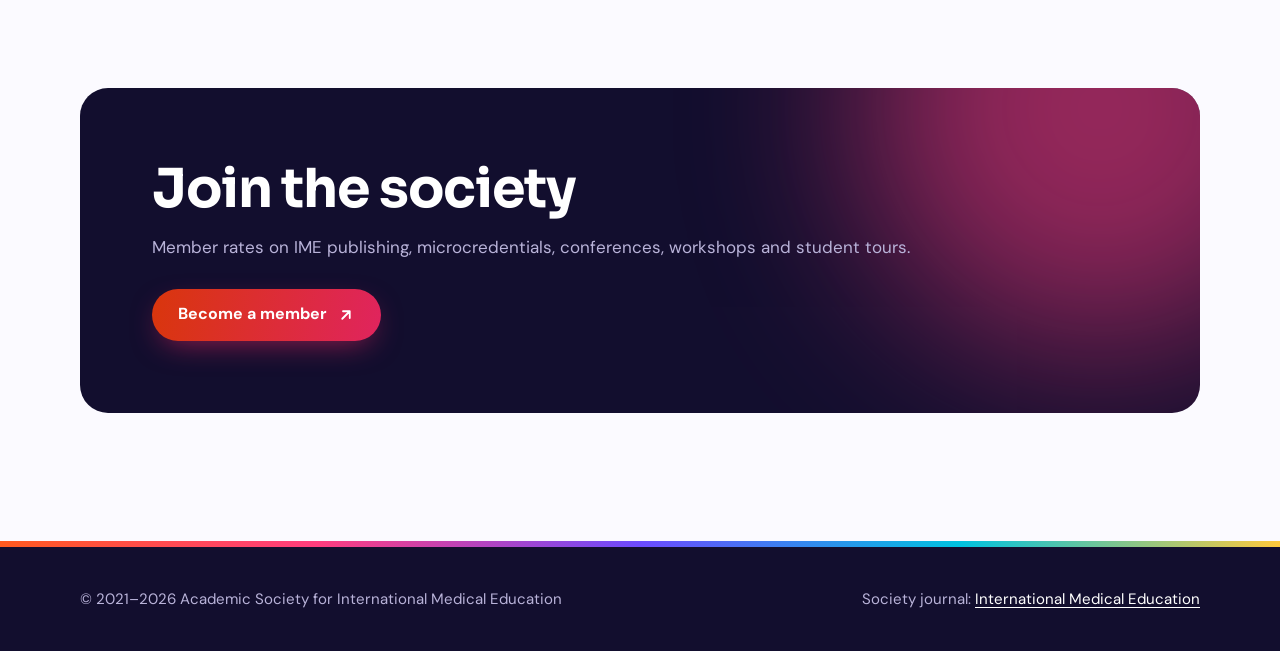
==== commit b1097811: "itzels comments" ====
--- a/index.html
+++ b/index.html
@@ -82,16 +82,19 @@
       <div class="panel">
         <div class="sec-head"><h2>Membership benefits</h2><p>Membership is open to medical researchers, educators and students who share our mission.</p></div>
         <ul class="perks">
-        <li class="perk"><span class="tag">Publishing</span><h3>Discounted publishing in IME</h3><p>Reduced article processing charges when you submit to International Medical Education, our society journal.</p><a href="#journal">About the journal</a></li>
+        <li class="perk"><span class="tag">Publishing</span><h3>Discounted publishing in IME</h3><p>Reduced article processing charges when you submit to International Medical Education, our society journal. Regular members only.</p><a href="#journal">About the journal</a></li>
         <li class="perk"><span class="tag">Learning</span><h3>Microcredentials at a reduced fee</h3><p>Access to ASIME microcredential courses at member pricing.</p><a href="#microcredentials">See microcredentials</a></li>
         <li class="perk"><span class="tag">Events</span><h3>Conferences at a reduced fee</h3><p>Reduced registration for ASIME conferences and symposia.</p><a href="#conferences">See conferences</a></li>
+        <li class="perk"><span class="tag">Services</span><h3>Workshops and tours at a reduced fee</h3><p>Member pricing for custom-tailored workshops and student experience tours in Japan and abroad.</p><a href="#services">See services</a></li>
         </ul>
         <h3 class="tiers-h" id="join">Choose your membership</h3>
         <div class="tiers">
-          <div class="tier tier-regular"><span class="tname">Regular member</span><span class="price">¥5,000</span><p>Standard membership for medical educators, clinicians and researchers.</p>
-            <a class="btn btn-hot" href="https://www.paypal.com/ncp/payment/5SDZDW5649PTL" target="_blank" rel="noopener">Pay ¥5,000 with PayPal <svg viewBox="0 0 24 24" fill="none" stroke="currentColor" stroke-width="2.4" stroke-linecap="round" stroke-linejoin="round"><path d="M7 17 17 7M8 7h9v9"/></svg></a></div>
-          <div class="tier tier-disc"><span class="tname">Discounted member</span><span class="price">¥1,000</span><p>For undergraduate and graduate students, and members from low-income countries.</p>
-            <a class="btn btn-dark" href="https://www.paypal.com/ncp/payment/364U2EXZQQU36" target="_blank" rel="noopener">Pay ¥1,000 with PayPal <svg viewBox="0 0 24 24" fill="none" stroke="currentColor" stroke-width="2.4" stroke-linecap="round" stroke-linejoin="round"><path d="M7 17 17 7M8 7h9v9"/></svg></a></div>
+          <div class="tier tier-regular"><span class="tname">Regular member</span><span class="price">¥10,000<small>per year</small></span><p>Standard membership for medical educators, clinicians and researchers.</p>
+            <ul class="incl"><li class="yes">Discount on IME publishing charges</li><li class="yes">Microcredentials at member price</li><li class="yes">Conferences at member price</li><li class="yes">Workshops and tours at member price</li></ul>
+            <a class="btn btn-hot" href="https://www.paypal.com/ncp/payment/5SDZDW5649PTL" target="_blank" rel="noopener">Pay ¥10,000 with PayPal <svg viewBox="0 0 24 24" fill="none" stroke="currentColor" stroke-width="2.4" stroke-linecap="round" stroke-linejoin="round"><path d="M7 17 17 7M8 7h9v9"/></svg></a></div>
+          <div class="tier tier-disc"><span class="tname">Discounted member</span><span class="price">¥5,000<small>per year</small></span><p>For undergraduate and graduate students, and members from low-income countries.</p>
+            <ul class="incl"><li class="no">Discount on IME publishing charges</li><li class="yes">Microcredentials at member price</li><li class="yes">Conferences at member price</li><li class="yes">Workshops and tours at member price</li></ul>
+            <a class="btn btn-dark" href="https://www.paypal.com/ncp/payment/364U2EXZQQU36" target="_blank" rel="noopener">Pay ¥5,000 with PayPal <svg viewBox="0 0 24 24" fill="none" stroke="currentColor" stroke-width="2.4" stroke-linecap="round" stroke-linejoin="round"><path d="M7 17 17 7M8 7h9v9"/></svg></a></div>
         </div>
         <p class="tiers-note">Membership fees are paid securely through PayPal.</p>
       </div>
@@ -103,8 +106,10 @@
       <div class="lead">
         <h2>Microcredentials</h2>
         <p>Short, assessed courses for medical educators. Each microcredential focuses on one practical skill and leads to a certificate you can include in your teaching portfolio or professional development record.</p>
-        <p class="label" style="margin-top:28px">Focus areas</p>
-        <ul class="chips color"><li>Curriculum internationalization</li><li>Problem-based learning facilitation</li><li>Scientific writing and publishing</li><li>Assessment and OSCE design</li><li>Teaching in English as a second language</li></ul>
+        <p class="label" style="margin-top:28px">Courses available in</p>
+        <ul class="chips lang-chips"><li>English</li><li>Japanese</li><li>Spanish</li><li>Portuguese</li><li>Serbian</li><li>Croatian</li><li>Bosnian</li></ul>
+        <p class="label" style="margin-top:22px">Focus areas</p>
+        <ul class="chips color"><li>Curriculum internationalization</li><li>Problem-based learning facilitation</li><li>Scientific writing and publishing</li><li>Assessment and OSCE design</li><li>Teaching medicine in a second language</li></ul>
         <div class="note light"><svg viewBox="0 0 24 24" fill="none" stroke="currentColor" stroke-width="2" stroke-linecap="round" stroke-linejoin="round"><path d="M20.6 13.4 13.4 20.6a2 2 0 0 1-2.8 0L3 13V3h10l7.6 7.6a2 2 0 0 1 0 2.8z"/><circle cx="7.5" cy="7.5" r="1.5"/></svg><span>ASIME members take every microcredential at a reduced fee.</span></div>
         <div class="actions"><a class="btn btn-hot" href="mailto:branko@med.nagoya-u.ac.jp?subject=%5BASIME%5D%20Microcredentials%20enquiry">Register interest <svg viewBox="0 0 24 24" fill="none" stroke="currentColor" stroke-width="2.4" stroke-linecap="round" stroke-linejoin="round"><path d="M7 17 17 7M8 7h9v9"/></svg></a></div>
       </div>
@@ -145,12 +150,13 @@
   <section id="services" class="lilac">
     <div class="wrap">
       <div class="sec-head"><h2>Services</h2><p>ASIME designs programs for universities, hospitals and student groups. Tell us what you need and we will build it with you.</p></div>
+      <div class="langs"><span class="langs-label"><svg viewBox="0 0 24 24" fill="none" stroke="currentColor" stroke-width="2" stroke-linecap="round" stroke-linejoin="round"><circle cx="12" cy="12" r="9"/><path d="M3 12h18M12 3a14 14 0 0 1 0 18M12 3a14 14 0 0 0 0 18"/></svg> Courses available in</span><ul><li>English</li><li>Japanese</li><li>Spanish</li><li>Portuguese</li><li>Serbian</li><li>Croatian</li><li>Bosnian</li></ul></div>
       <div class="services">
         <article class="svc light">
           <div class="ic c-violet"><svg viewBox="0 0 24 24" fill="none" stroke="currentColor" stroke-width="2" stroke-linecap="round" stroke-linejoin="round"><circle cx="9" cy="8" r="3.5"/><path d="M2.5 20a6.5 6.5 0 0 1 13 0"/><circle cx="17" cy="9" r="2.5"/><path d="M16 14.2A5 5 0 0 1 21.5 19"/></svg></div>
           <h3>Custom-tailored workshops</h3>
-          <p>Workshops designed around your institution's goals, delivered on site, online or as a hybrid, in English or Japanese.</p>
-          <ul class="chips color"><li>On site or online</li><li>Half day to multi-day</li><li>English or Japanese</li></ul>
+          <p>Workshops designed around your institution's goals, delivered on site, online or as a hybrid, in any of our seven course languages.</p>
+          <ul class="chips color"><li>On site or online</li><li>Half day to multi-day</li><li>7 languages</li></ul>
           <p class="label" style="margin-top:26px">Popular topics</p>
           <ul class="ticks"><li>Faculty development for medical educators</li><li>Problem-based learning and case design</li><li>Scientific writing and publishing</li><li>Assessment, OSCEs and feedback</li><li>Curriculum internationalization and joint programs</li></ul>
           <div class="svc-cta"><a class="btn btn-hot" href="mailto:branko@med.nagoya-u.ac.jp?subject=%5BASIME%5D%20Custom%20workshop%20enquiry">Plan a workshop <svg viewBox="0 0 24 24" fill="none" stroke="currentColor" stroke-width="2.4" stroke-linecap="round" stroke-linejoin="round"><path d="M7 17 17 7M8 7h9v9"/></svg></a></div>
@@ -159,8 +165,8 @@
           <div class="ic"><svg viewBox="0 0 24 24" fill="none" stroke="currentColor" stroke-width="2" stroke-linecap="round" stroke-linejoin="round"><path d="M17.8 19.2 16 11l3.5-3.5C21 6 21.5 4 21 3c-1-.5-3 0-4.5 1.5L13 8 4.8 6.2c-.5-.1-.9.1-1.1.5l-.3.5c-.2.5-.1 1 .3 1.3L9 12l-2 3H4l-1 1 3 2 2 3 1-1v-3l3-2 3.5 5.3c.3.4.8.5 1.3.3l.5-.2c.4-.3.6-.7.5-1.2z"/></svg></div>
           <h3>Student experience tours</h3>
           <p>Short study and clinical-observation programs that let medical and health science students experience healthcare and medical education in another country.</p>
-          <div class="where"><div class="w"><span class="wi"><svg viewBox="0 0 24 24" fill="none" stroke="currentColor" stroke-width="2" stroke-linecap="round" stroke-linejoin="round"><path d="M12 21s-7-6.2-7-11.5a7 7 0 0 1 14 0C19 14.8 12 21 12 21z"/><circle cx="12" cy="9.5" r="2.5"/></svg></span><b>In Japan</b><span>Visits to Japanese university hospitals, medical schools and community clinics, with lectures, simulation sessions and cultural activities for international students.</span></div><div class="w"><span class="wi"><svg viewBox="0 0 24 24" fill="none" stroke="currentColor" stroke-width="2" stroke-linecap="round" stroke-linejoin="round"><circle cx="12" cy="12" r="9"/><path d="M3 12h18M12 3a14 14 0 0 1 0 18M12 3a14 14 0 0 0 0 18"/></svg></span><b>Abroad</b><span>Programs that take students from Japan to partner institutions overseas to see how medicine is taught and practised in other health systems.</span></div></div>
-          <ul class="chips glass"><li>Hospital and clinic visits</li><li>Lectures and simulation</li><li>Exchange with local students</li><li>Cultural program</li></ul>
+          <div class="where"><div class="w"><span class="wi"><svg viewBox="0 0 24 24" fill="none" stroke="currentColor" stroke-width="2" stroke-linecap="round" stroke-linejoin="round"><path d="M12 21s-7-6.2-7-11.5a7 7 0 0 1 14 0C19 14.8 12 21 12 21z"/><circle cx="12" cy="9.5" r="2.5"/></svg></span><b>In Japan</b><span>Visits to Japanese university hospitals, medical schools and community clinics, with lectures and cultural activities for international students.</span></div><div class="w"><span class="wi"><svg viewBox="0 0 24 24" fill="none" stroke="currentColor" stroke-width="2" stroke-linecap="round" stroke-linejoin="round"><circle cx="12" cy="12" r="9"/><path d="M3 12h18M12 3a14 14 0 0 1 0 18M12 3a14 14 0 0 0 0 18"/></svg></span><b>Abroad</b><span>Intensive courses in medical practice taught in a foreign language, to prepare students for clinical work abroad. Student exchange is currently offered with Lancaster University (UK).</span></div></div>
+          <ul class="chips glass"><li>Hospital and clinic visits</li><li>Lectures</li><li>Foreign-language medical practice</li><li>Cultural program</li></ul>
           <div class="svc-cta"><a class="btn btn-white" href="mailto:branko@med.nagoya-u.ac.jp?subject=%5BASIME%5D%20Student%20experience%20tour%20enquiry">Plan a tour <svg viewBox="0 0 24 24" fill="none" stroke="currentColor" stroke-width="2.4" stroke-linecap="round" stroke-linejoin="round"><path d="M7 17 17 7M8 7h9v9"/></svg></a></div>
         </article>
       </div>
@@ -179,7 +185,7 @@
         <div>
           <h3>Readership and scope</h3><p>IME serves teachers of medicine, medical educators, faculty administrators and researchers developing the internationalization of medical education. It covers medical, nursing, allied health and professional education across undergraduate, postgraduate and continuing education.</p>
           <ul class="chips color" aria-label="Readership and scope"><li>Curriculum</li><li>Accreditation</li><li>Internationalization</li><li>PBL</li><li>Simulation</li><li>OSCEs</li><li>Feedback</li><li>Supervision</li><li>Teamwork</li><li>Primary care</li><li>Policy</li><li>Continuing education</li></ul>
-          <div class="note light"><svg viewBox="0 0 24 24" fill="none" stroke="currentColor" stroke-width="2" stroke-linecap="round" stroke-linejoin="round"><path d="M20.6 13.4 13.4 20.6a2 2 0 0 1-2.8 0L3 13V3h10l7.6 7.6a2 2 0 0 1 0 2.8z"/><circle cx="7.5" cy="7.5" r="1.5"/></svg><span>ASIME members receive a discount on article processing charges.</span></div>
+          <div class="note light"><svg viewBox="0 0 24 24" fill="none" stroke="currentColor" stroke-width="2" stroke-linecap="round" stroke-linejoin="round"><path d="M20.6 13.4 13.4 20.6a2 2 0 0 1-2.8 0L3 13V3h10l7.6 7.6a2 2 0 0 1 0 2.8z"/><circle cx="7.5" cy="7.5" r="1.5"/></svg><span>Regular ASIME members receive a discount on article processing charges.</span></div>
         </div>
       </div>
     </div>
@@ -207,10 +213,16 @@
             <ul><li>MD (2002); PhD, Nagoya University (2010)</li><li>Research: tumor biology, hematology and oncology, immunology</li><li>Principal investigator, JSPS KAKENHI project on a PD-L1-targeted oncolytic virus</li></ul>
           </div>
         </article>
-      </div>
-      <ul class="board">
-        <li><div class="avatar"><span>YA</span><img src="img/yuko.jpg" alt="Yuko Aleksic" loading="lazy" onerror="this.remove()"></div><div><span class="name">Yuko Aleksic</span><span class="role">Treasurer</span></div></li>
-      </ul>
+        <article class="leader">
+          <div class="photo"><span>YA</span><img src="img/yuko.jpg" alt="Yuko Aleksic" loading="lazy" onerror="this.remove()"></div>
+          <div class="bio">
+            <span class="role">Treasurer</span>
+            <h3>Yuko Aleksic</h3>
+            <p>A graduate of the Faculty of Letters at Aichi Shukutoku University, she holds early childhood education qualifications from Japan and Canada and has worked in accounting at a Japanese diplomatic mission abroad.</p>
+            <ul><li>BA, Faculty of Letters, Aichi Shukutoku University</li><li>Licensed nursery teacher and kindergarten teacher (Class 2), Japan</li><li>Early Childhood Educator certification: Saskatchewan (Level II) and British Columbia, Canada</li><li>Accounting at a Japanese diplomatic mission abroad</li></ul>
+          </div>
+        </article>
+      </div>
     </div>
   </section>
 
@@ -227,7 +239,7 @@
   <div class="join-band">
     <div class="wrap">
       <div class="inner">
-        <div><h2>Join the society</h2><p>Publish in IME, take microcredentials and attend conferences at member rates.</p></div>
+        <div><h2>Join the society</h2><p>Member rates on IME publishing, microcredentials, conferences, workshops and student tours.</p></div>
         <a class="btn btn-hot" href="#join">Become a member <svg viewBox="0 0 24 24" fill="none" stroke="currentColor" stroke-width="2.4" stroke-linecap="round" stroke-linejoin="round"><path d="M7 17 17 7M8 7h9v9"/></svg></a>
       </div>
     </div>
--- a/styles.css
+++ b/styles.css
@@ -154,8 +154,10 @@
 .panel{background:var(--grad-panel);color:#fff;border-radius:var(--r-lg);padding:clamp(32px,5vw,64px);position:relative;overflow:hidden;isolation:isolate}
 .panel::after{content:"";position:absolute;width:420px;height:420px;border-radius:50%;background:radial-gradient(circle,rgba(255,201,60,.55),transparent 65%);top:-160px;right:-120px;z-index:-1}
 .panel .sec-head p{color:#FFE9F1}
-.perks{list-style:none;padding:0;margin:0;display:grid;grid-template-columns:repeat(3,minmax(0,1fr));gap:16px}
-@media (max-width:900px){.perks{grid-template-columns:1fr}}
+.perks{list-style:none;padding:0;margin:0;display:grid;grid-template-columns:repeat(4,minmax(0,1fr));gap:14px}
+@media (max-width:1100px){.perks{grid-template-columns:1fr 1fr}}
+@media (max-width:600px){.perks{grid-template-columns:1fr}}
+
 .perk{background:rgba(255,255,255,.12);border:1px solid rgba(255,255,255,.28);border-radius:var(--r-md);padding:26px;backdrop-filter:blur(6px)}
 .perk .tag{display:inline-block;background:var(--yellow);color:var(--ink);font-weight:700;font-size:.82rem;border-radius:999px;padding:3px 12px;margin-bottom:18px}
 .perk h3{color:#fff;margin-bottom:10px}
@@ -169,7 +171,17 @@
 .tier-disc{background:var(--yellow)}
 .tier .tname{font-family:var(--display);font-weight:700;font-size:1.1rem}
 .tier .price{font-family:var(--display);font-weight:800;font-size:clamp(2.4rem,4.5vw,3.2rem);line-height:1;letter-spacing:-.03em;margin:10px 0 12px}
-.tier p{color:#3A3558;margin:0 0 22px;flex:1}
+.tier p{color:#3A3558;margin:0 0 16px}
+.tier .price small{font-size:1rem;font-weight:600;letter-spacing:0;margin-left:6px;color:var(--muted)}
+.tier-disc .price small{color:#5C4A12}
+.incl{list-style:none;padding:0;margin:0 0 24px;display:grid;gap:8px;flex:1;align-content:start}
+.incl li{position:relative;padding-left:28px;font-size:.96rem}
+.incl li::before{content:"";position:absolute;left:0;top:.18em;width:19px;height:19px;border-radius:50%}
+.incl li.yes::before{background:#12A150}
+.incl li.yes::after{content:"";position:absolute;left:6.5px;top:calc(.18em + 4px);width:5px;height:9px;border:solid #fff;border-width:0 2px 2px 0;transform:rotate(45deg)}
+.incl li.no{color:#6B5F3A;text-decoration:line-through;text-decoration-thickness:1px}
+.incl li.no::before{background:rgba(18,14,46,.18)}
+.incl li.no::after{content:"×";position:absolute;left:0;top:.18em;width:19px;height:19px;display:grid;place-items:center;font-size:.8rem;font-weight:700;color:var(--ink);line-height:19px;text-align:center}
 .tier-disc p{color:#3D2E00}
 .btn-dark{background:var(--ink);color:#fff}
 .btn-dark:hover{color:#fff;box-shadow:0 12px 28px -12px rgba(18,14,46,.8)}
@@ -231,6 +243,13 @@
 .event .soon{margin-top:18px;color:var(--muted-dark);font-size:.95rem}
 
 /* Services */
+.langs{display:flex;flex-wrap:wrap;align-items:center;gap:12px 16px;background:var(--ink);color:#fff;border-radius:var(--r-md);padding:16px 20px;margin:-16px 0 24px}
+.langs-label{display:inline-flex;align-items:center;gap:8px;font-family:var(--display);font-weight:700;white-space:nowrap}
+.langs-label svg{width:20px;height:20px;color:var(--cyan)}
+.langs ul{list-style:none;margin:0;padding:0;display:flex;flex-wrap:wrap;gap:8px}
+.langs li{border-radius:999px;padding:5px 14px;font-weight:500;font-size:.94rem;background:rgba(255,255,255,.1);border:1px solid rgba(255,255,255,.22)}
+.langs li:nth-child(1),.langs li:nth-child(2){background:var(--yellow);color:var(--ink);border-color:var(--yellow)}
+.lang-chips li{background:var(--ink);color:#fff}
 .services{display:grid;grid-template-columns:1fr 1fr;gap:20px;align-items:stretch}
 @media (max-width:900px){.services{grid-template-columns:1fr}}
 .svc{border-radius:var(--r-lg);padding:clamp(26px,3.5vw,42px);display:flex;flex-direction:column}
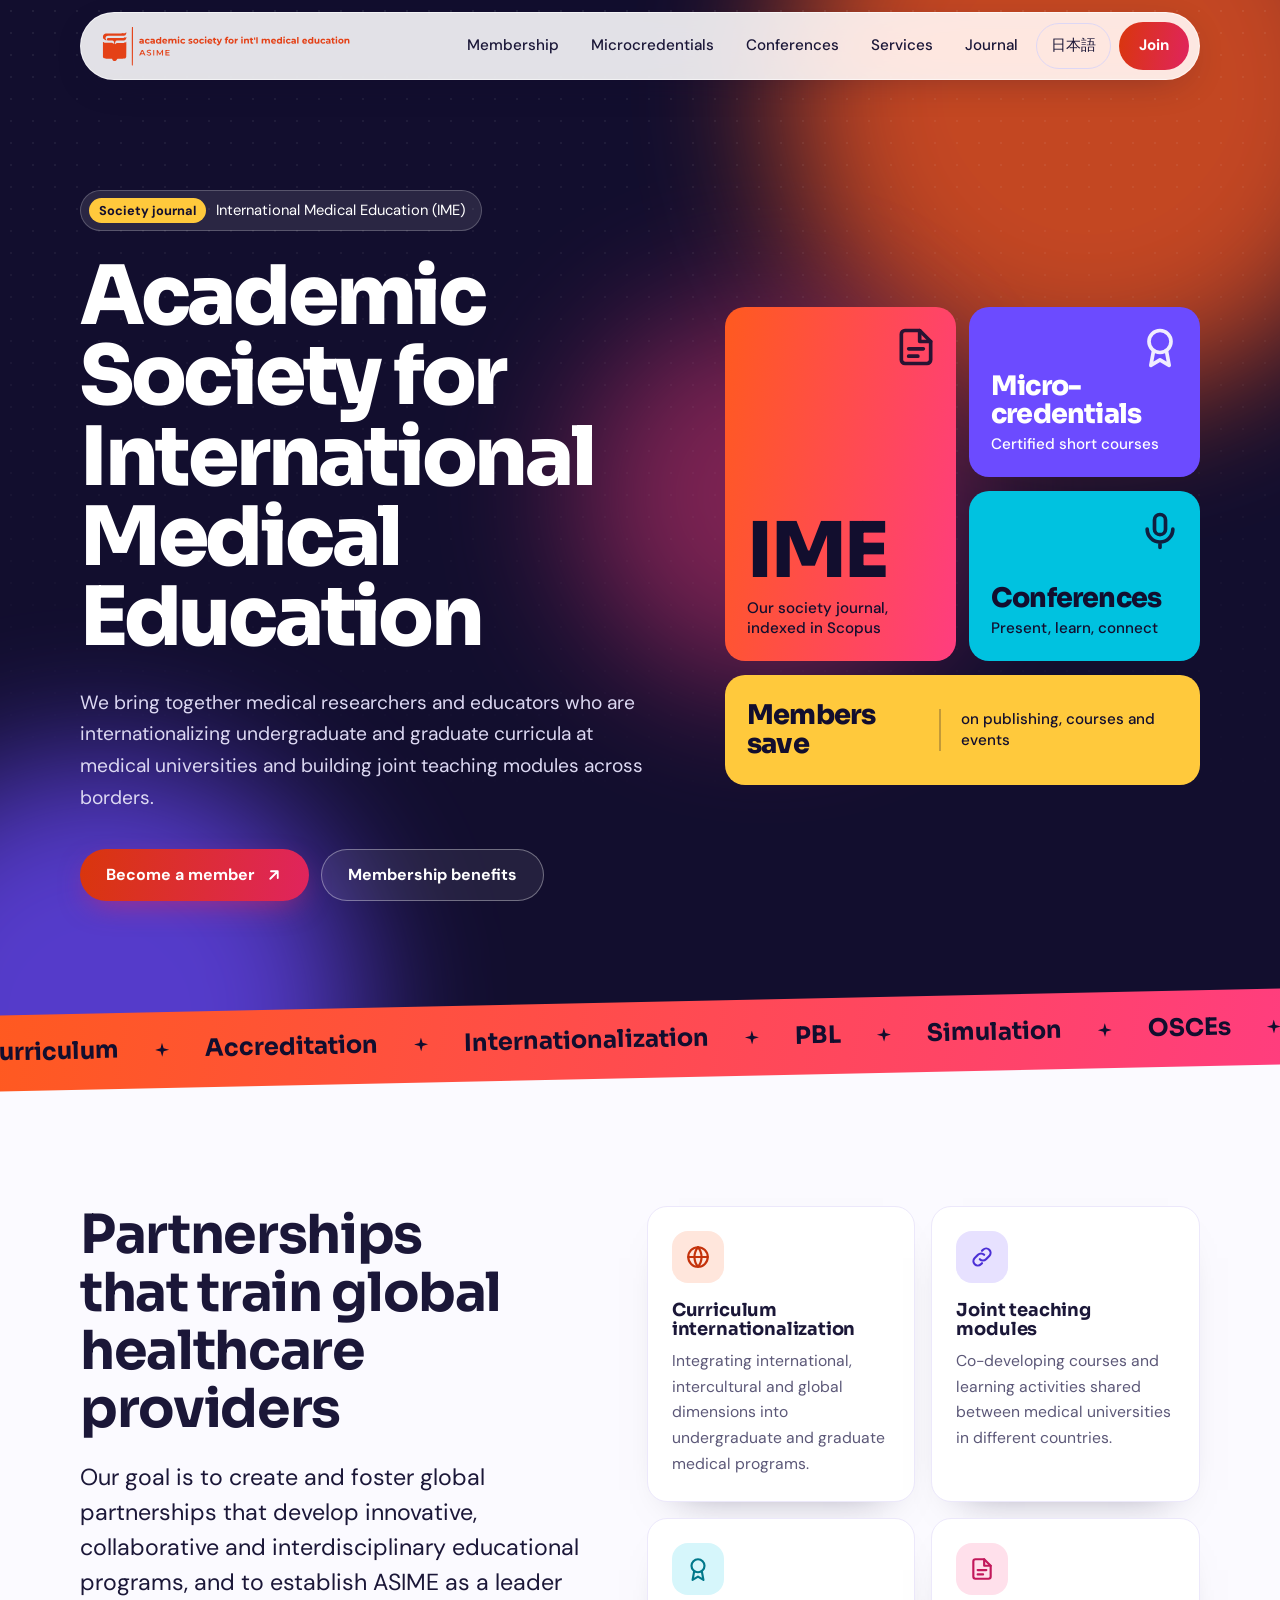
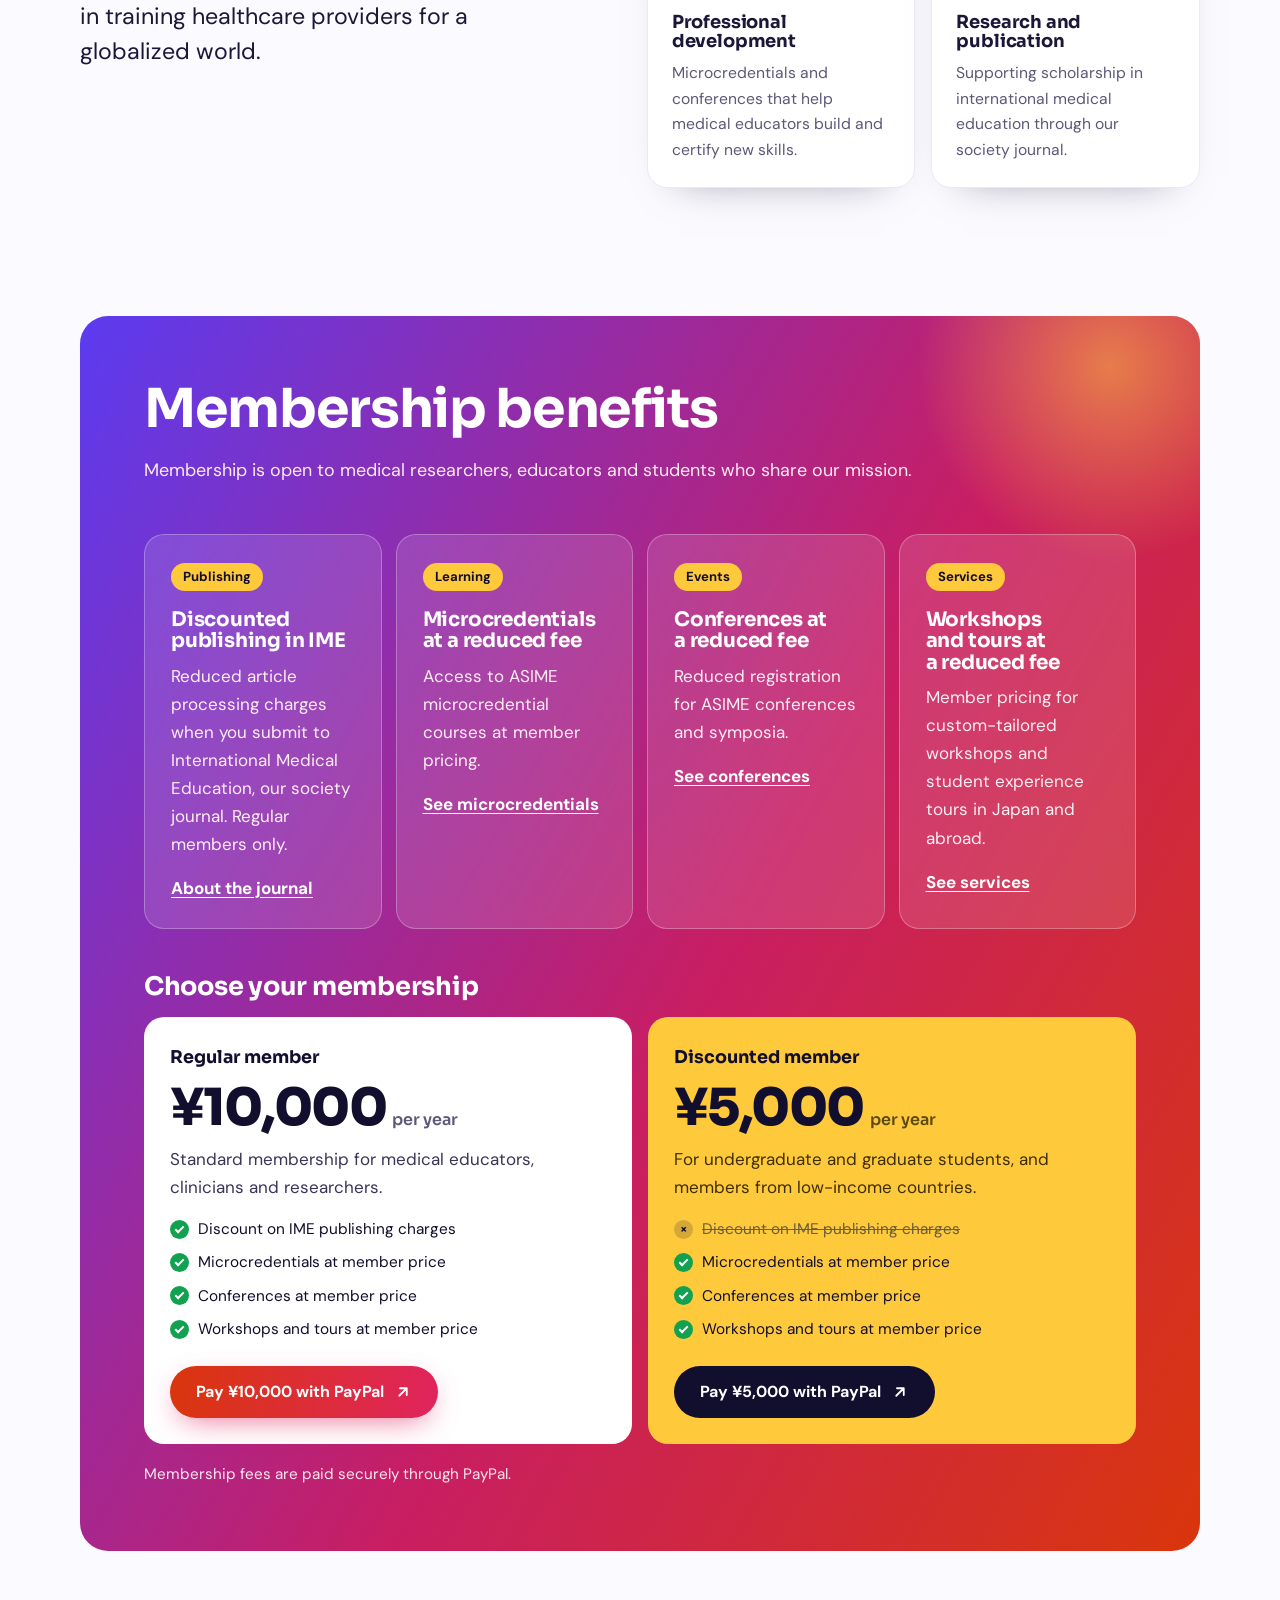
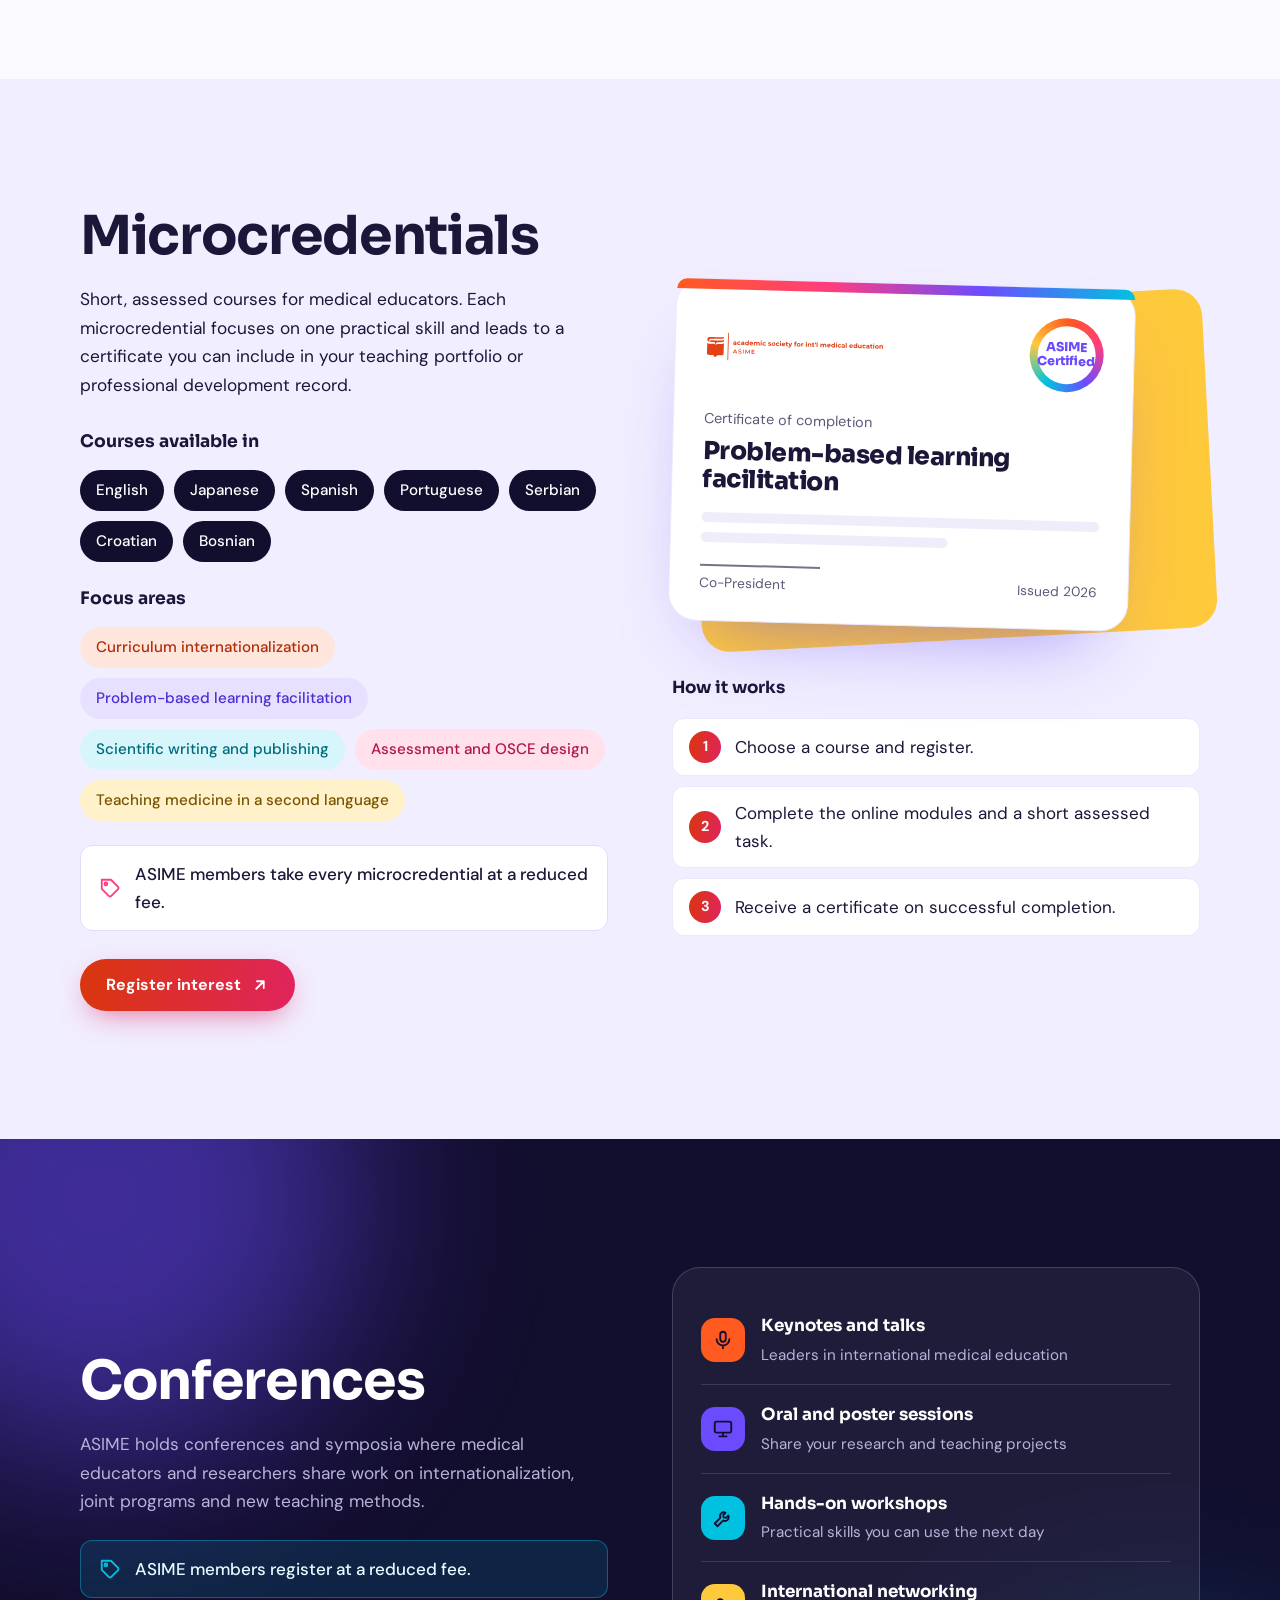
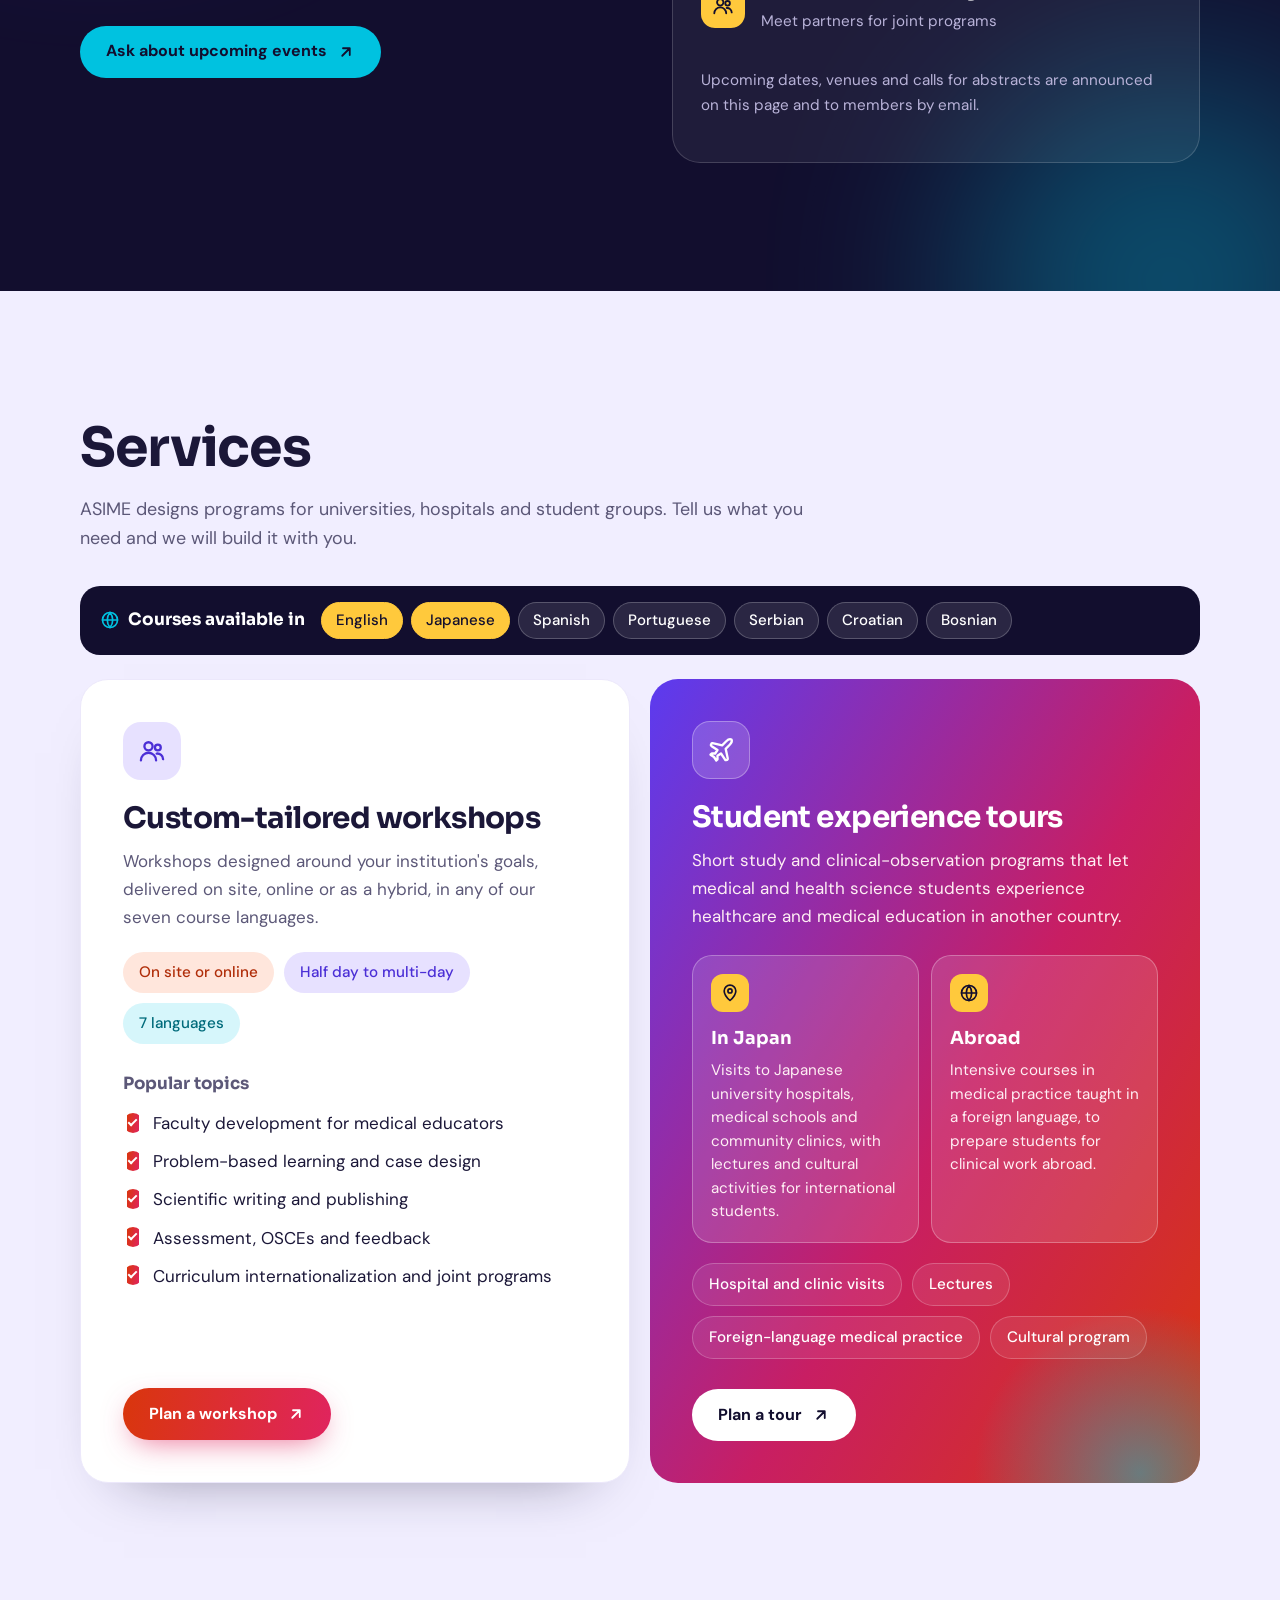
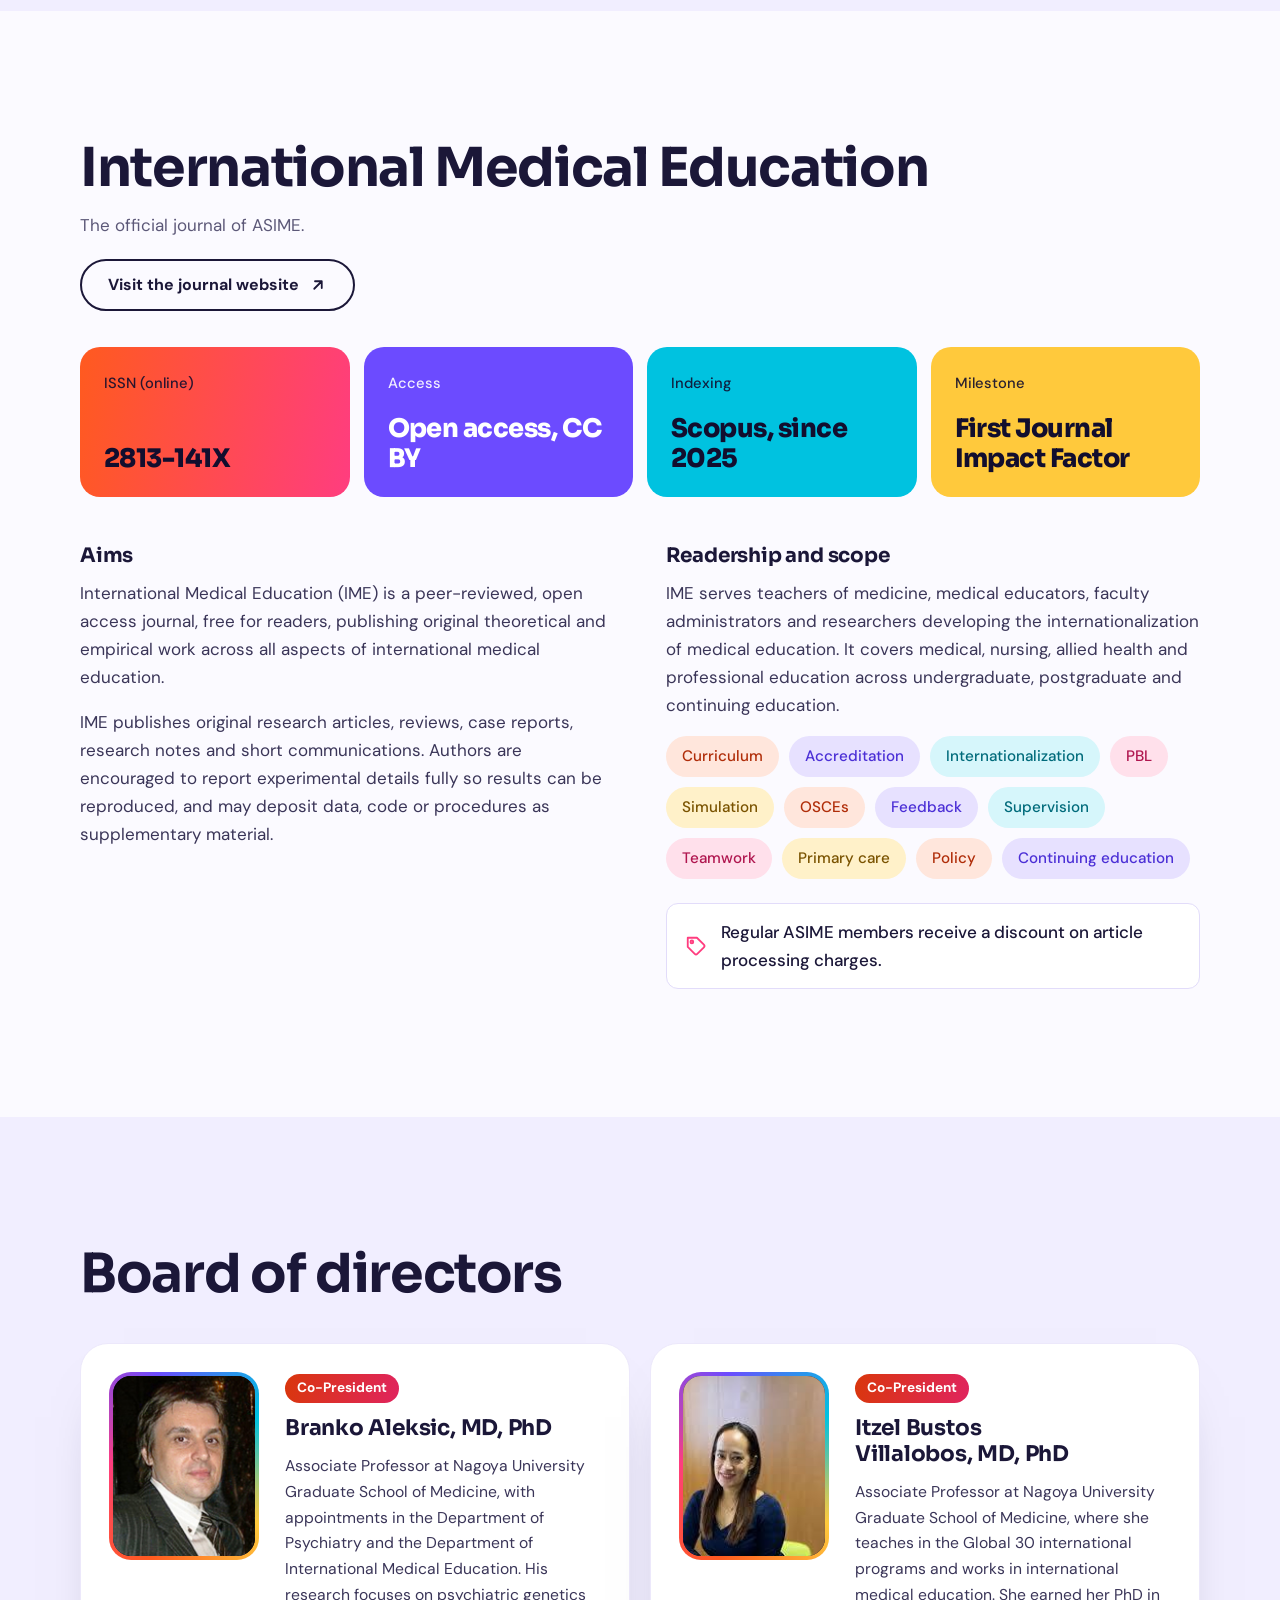
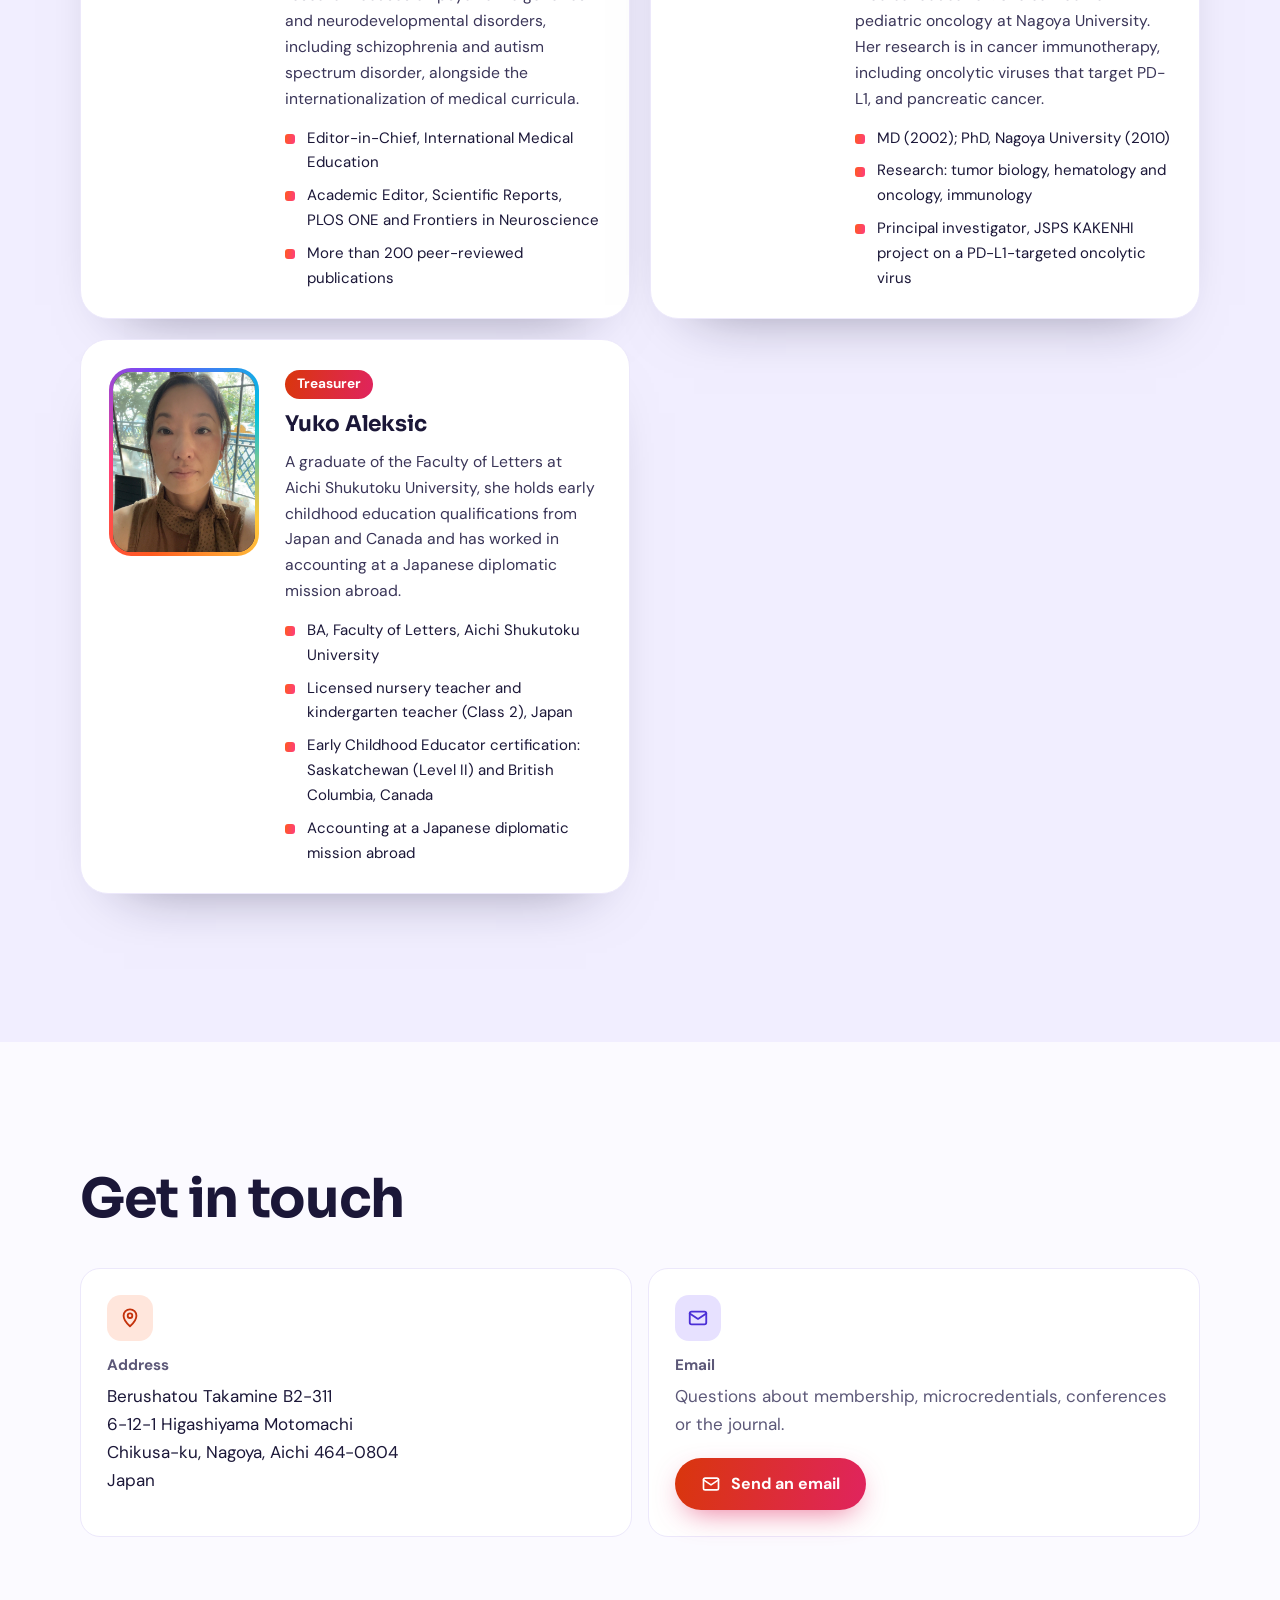
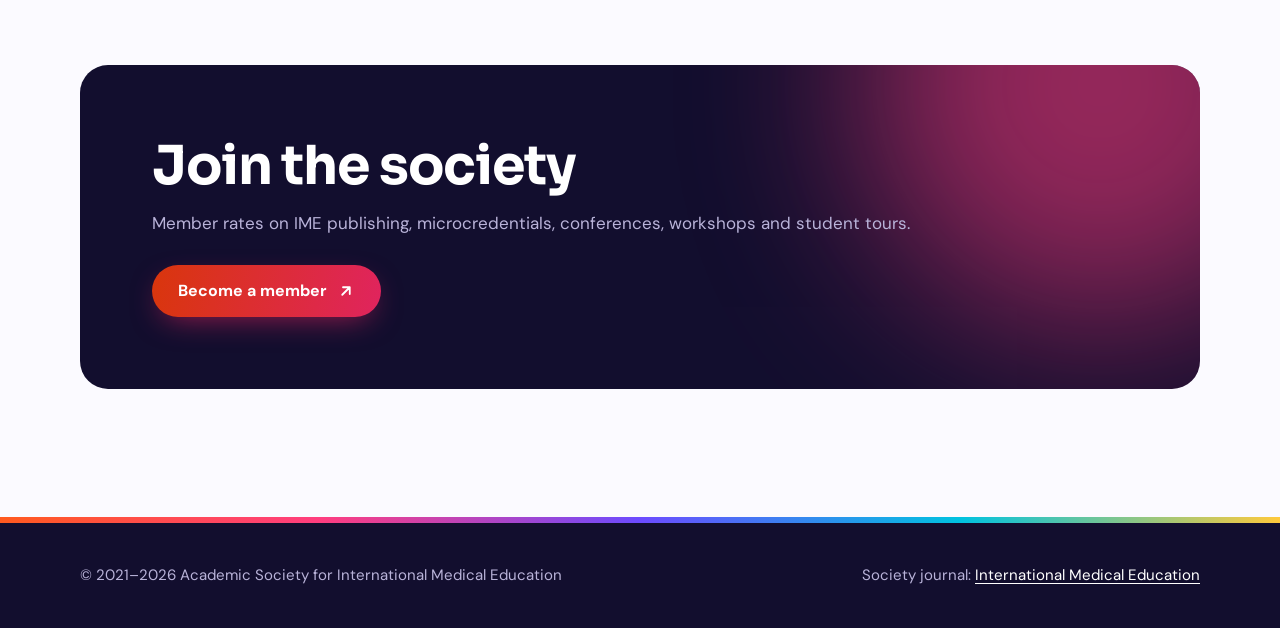
==== commit e30a26ca: "No LU" ====
--- a/index.html
+++ b/index.html
@@ -165,7 +165,7 @@
           <div class="ic"><svg viewBox="0 0 24 24" fill="none" stroke="currentColor" stroke-width="2" stroke-linecap="round" stroke-linejoin="round"><path d="M17.8 19.2 16 11l3.5-3.5C21 6 21.5 4 21 3c-1-.5-3 0-4.5 1.5L13 8 4.8 6.2c-.5-.1-.9.1-1.1.5l-.3.5c-.2.5-.1 1 .3 1.3L9 12l-2 3H4l-1 1 3 2 2 3 1-1v-3l3-2 3.5 5.3c.3.4.8.5 1.3.3l.5-.2c.4-.3.6-.7.5-1.2z"/></svg></div>
           <h3>Student experience tours</h3>
           <p>Short study and clinical-observation programs that let medical and health science students experience healthcare and medical education in another country.</p>
-          <div class="where"><div class="w"><span class="wi"><svg viewBox="0 0 24 24" fill="none" stroke="currentColor" stroke-width="2" stroke-linecap="round" stroke-linejoin="round"><path d="M12 21s-7-6.2-7-11.5a7 7 0 0 1 14 0C19 14.8 12 21 12 21z"/><circle cx="12" cy="9.5" r="2.5"/></svg></span><b>In Japan</b><span>Visits to Japanese university hospitals, medical schools and community clinics, with lectures and cultural activities for international students.</span></div><div class="w"><span class="wi"><svg viewBox="0 0 24 24" fill="none" stroke="currentColor" stroke-width="2" stroke-linecap="round" stroke-linejoin="round"><circle cx="12" cy="12" r="9"/><path d="M3 12h18M12 3a14 14 0 0 1 0 18M12 3a14 14 0 0 0 0 18"/></svg></span><b>Abroad</b><span>Intensive courses in medical practice taught in a foreign language, to prepare students for clinical work abroad. Student exchange is currently offered with Lancaster University (UK).</span></div></div>
+          <div class="where"><div class="w"><span class="wi"><svg viewBox="0 0 24 24" fill="none" stroke="currentColor" stroke-width="2" stroke-linecap="round" stroke-linejoin="round"><path d="M12 21s-7-6.2-7-11.5a7 7 0 0 1 14 0C19 14.8 12 21 12 21z"/><circle cx="12" cy="9.5" r="2.5"/></svg></span><b>In Japan</b><span>Visits to Japanese university hospitals, medical schools and community clinics, with lectures and cultural activities for international students.</span></div><div class="w"><span class="wi"><svg viewBox="0 0 24 24" fill="none" stroke="currentColor" stroke-width="2" stroke-linecap="round" stroke-linejoin="round"><circle cx="12" cy="12" r="9"/><path d="M3 12h18M12 3a14 14 0 0 1 0 18M12 3a14 14 0 0 0 0 18"/></svg></span><b>Abroad</b><span>Intensive courses in medical practice taught in a foreign language, to prepare students for clinical work abroad.</span></div></div>
           <ul class="chips glass"><li>Hospital and clinic visits</li><li>Lectures</li><li>Foreign-language medical practice</li><li>Cultural program</li></ul>
           <div class="svc-cta"><a class="btn btn-white" href="mailto:branko@med.nagoya-u.ac.jp?subject=%5BASIME%5D%20Student%20experience%20tour%20enquiry">Plan a tour <svg viewBox="0 0 24 24" fill="none" stroke="currentColor" stroke-width="2.4" stroke-linecap="round" stroke-linejoin="round"><path d="M7 17 17 7M8 7h9v9"/></svg></a></div>
         </article>
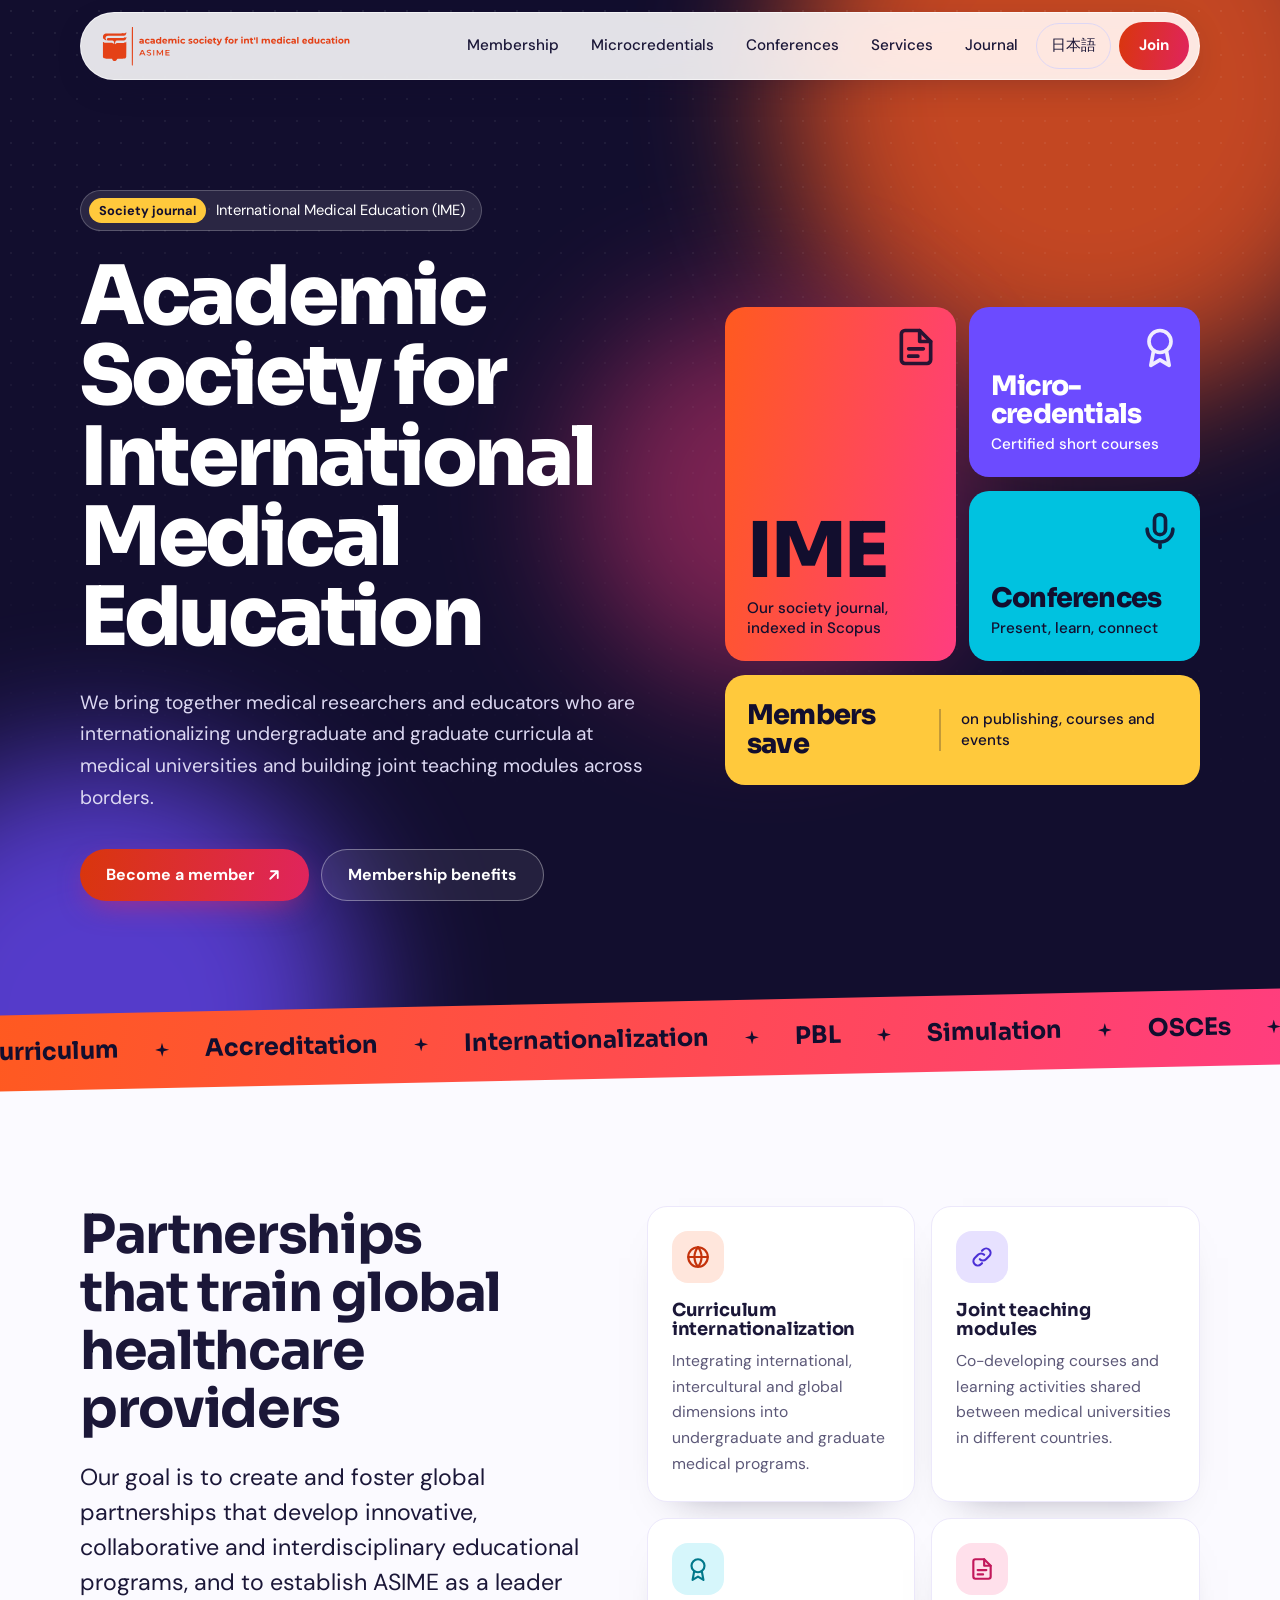
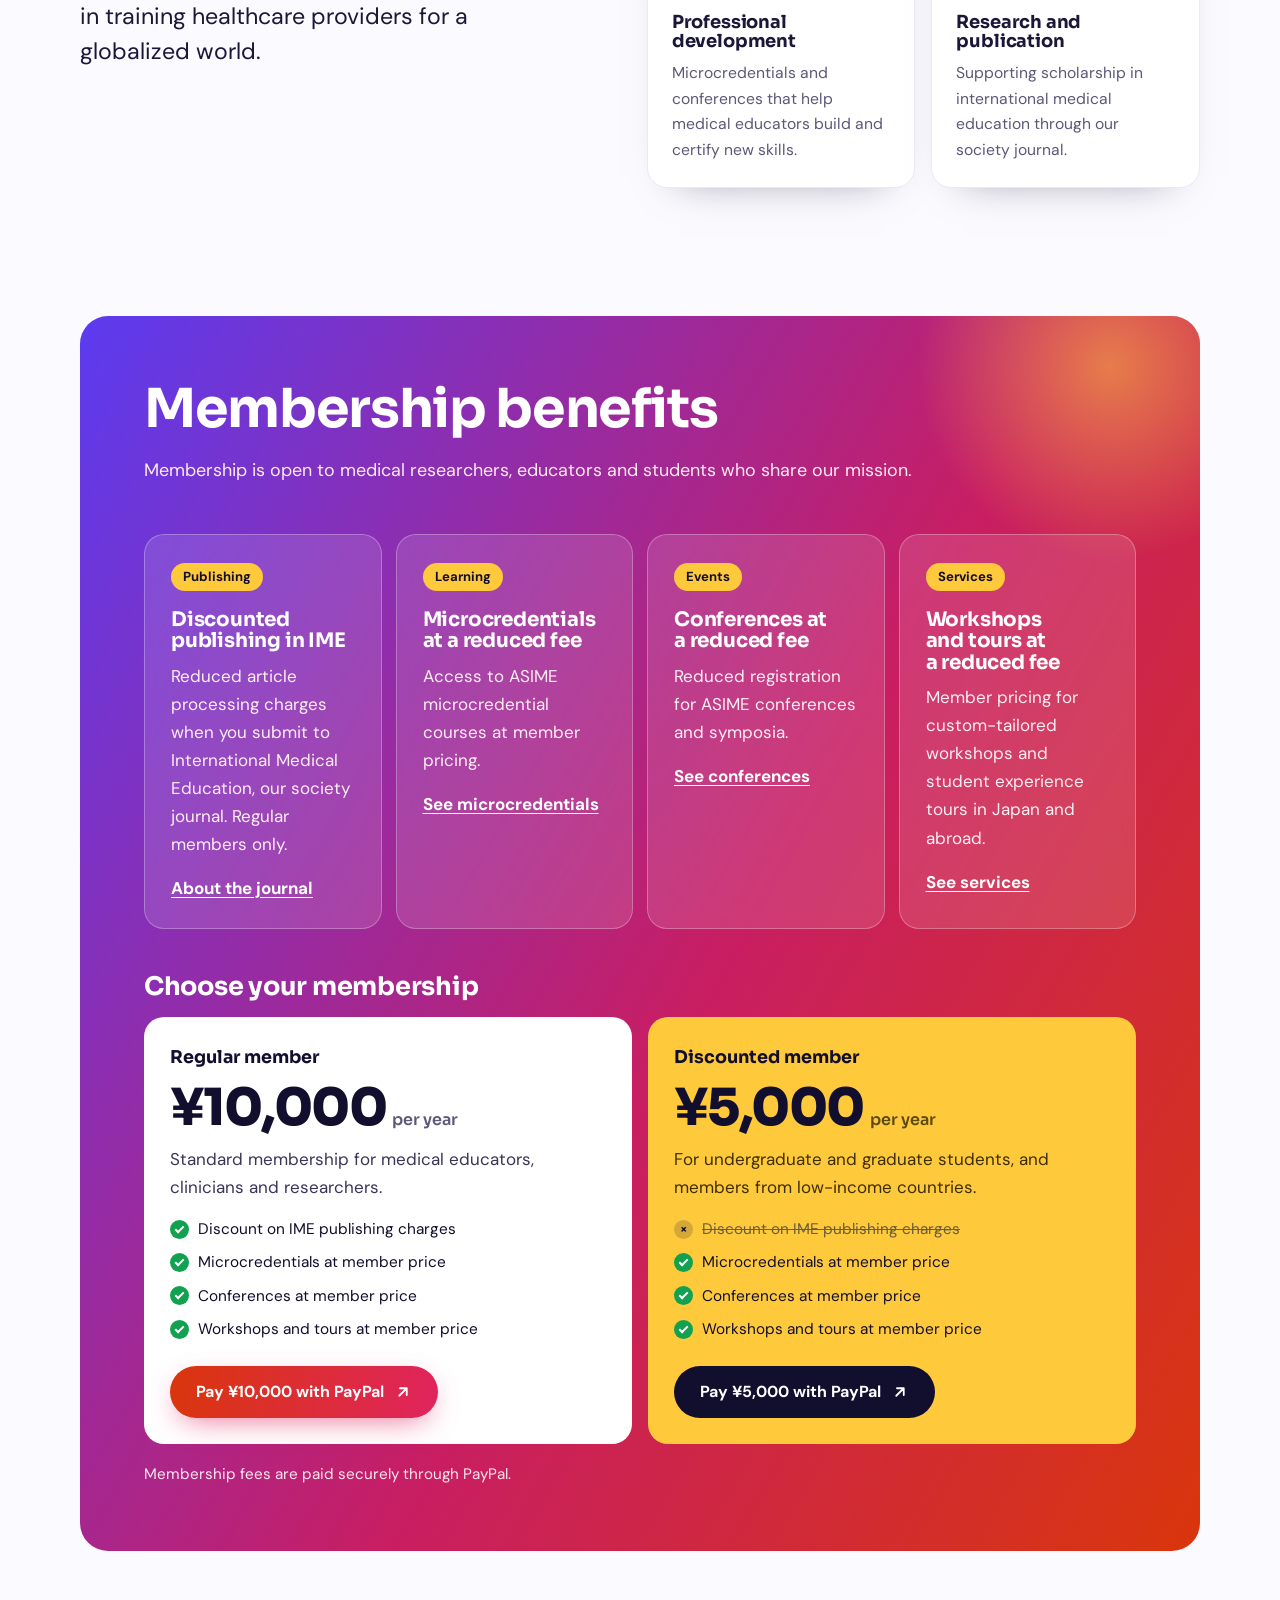
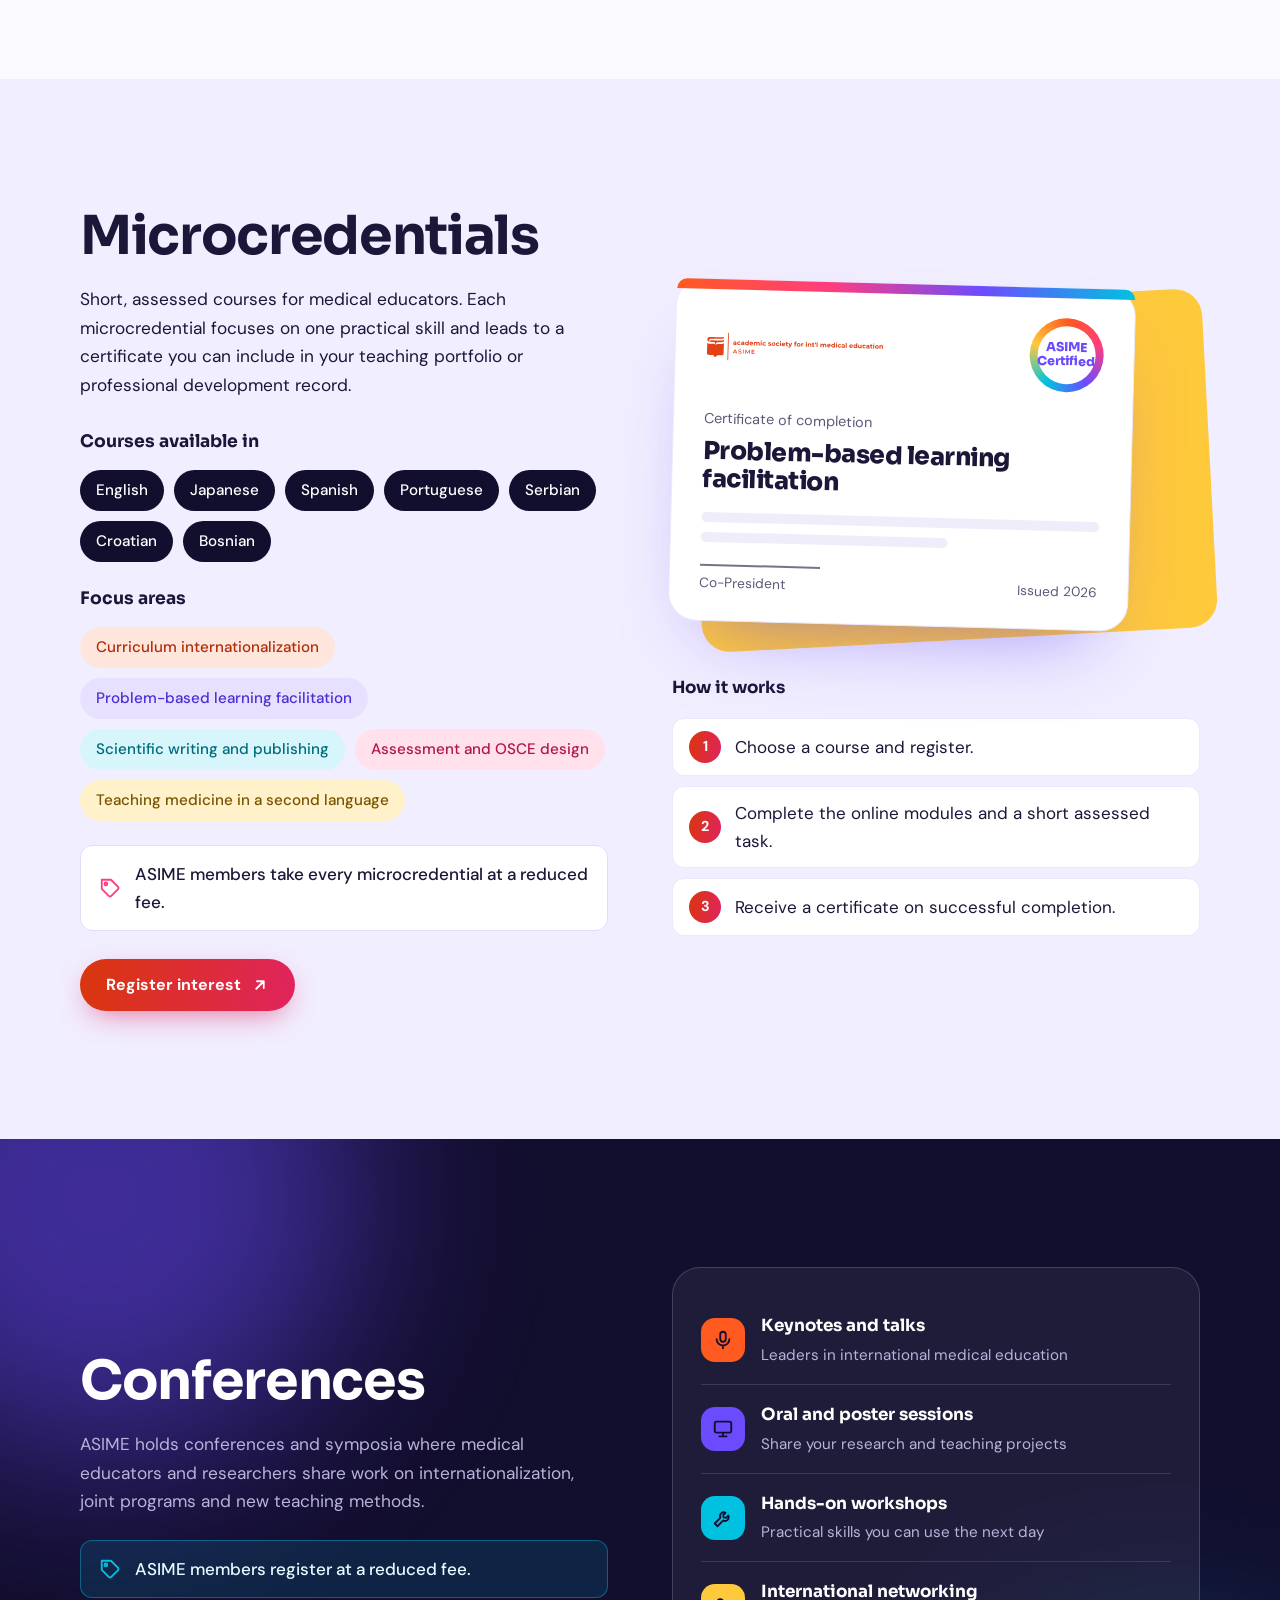
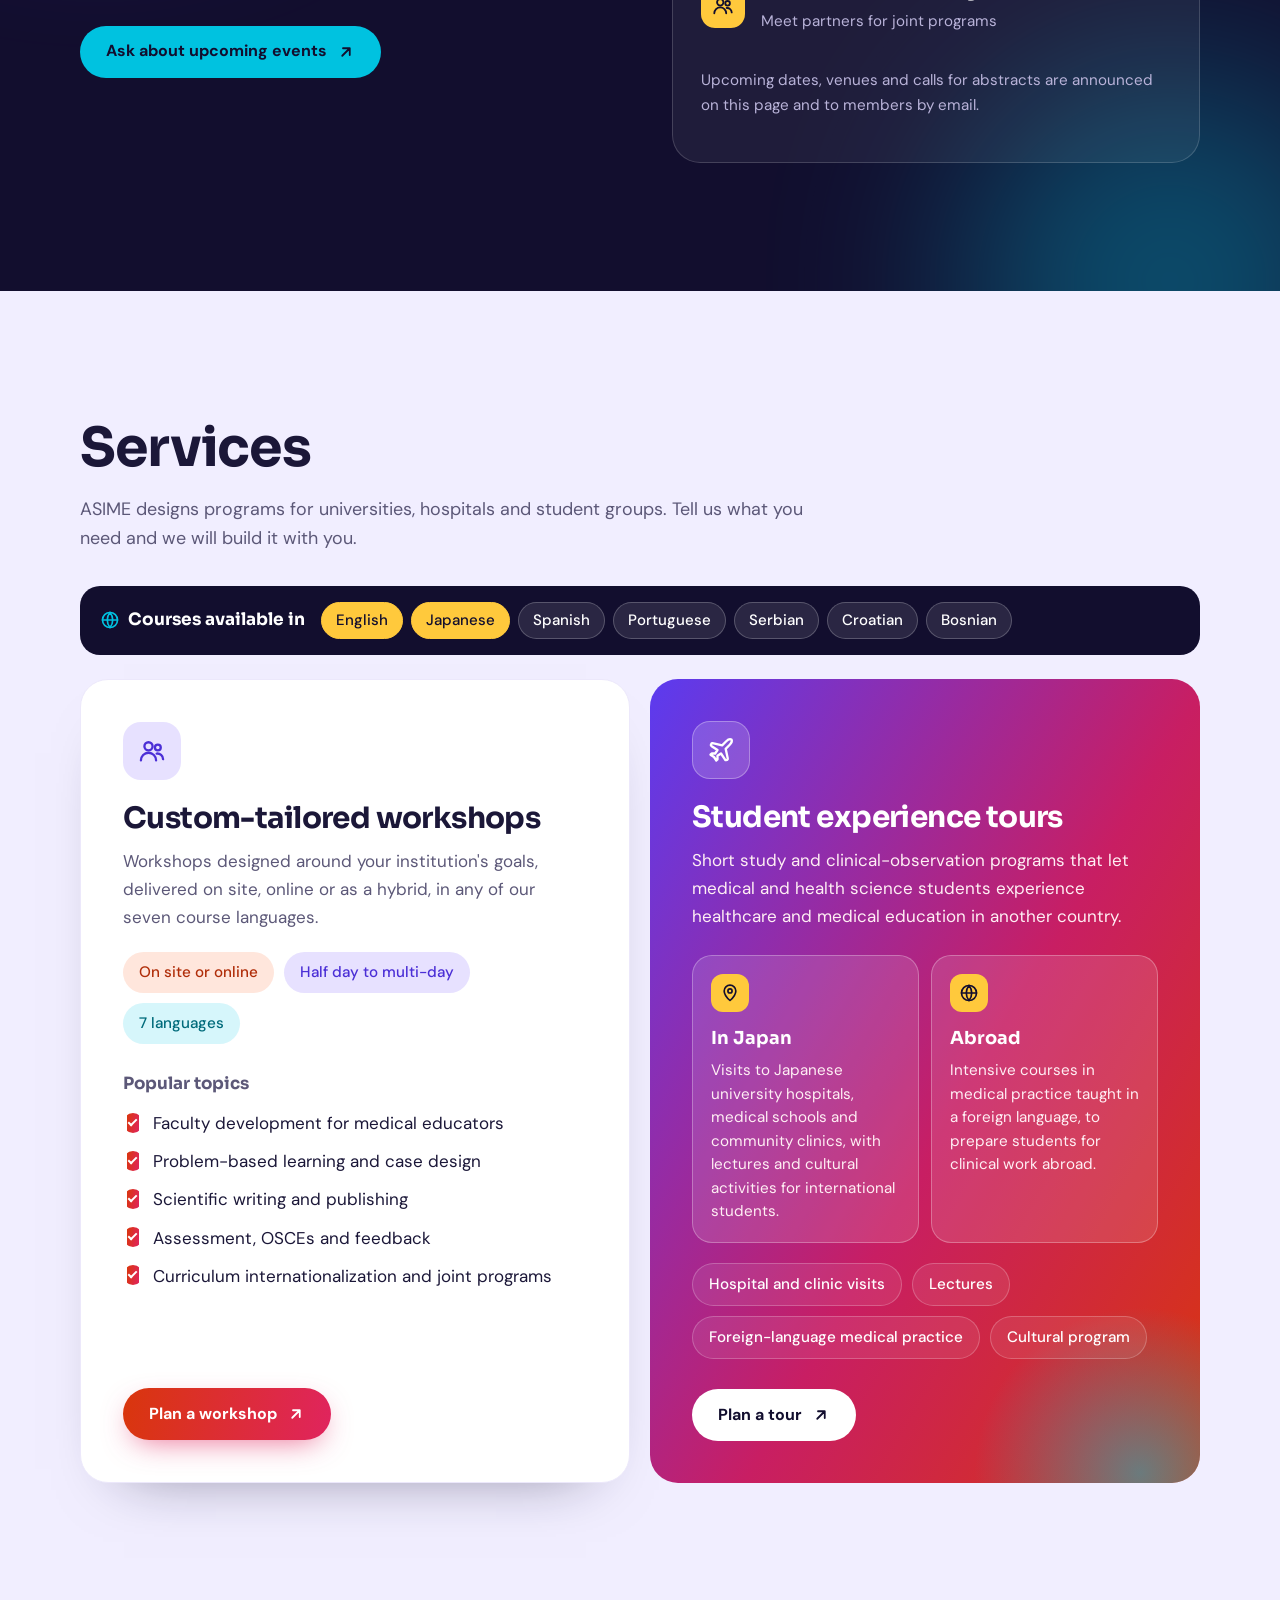
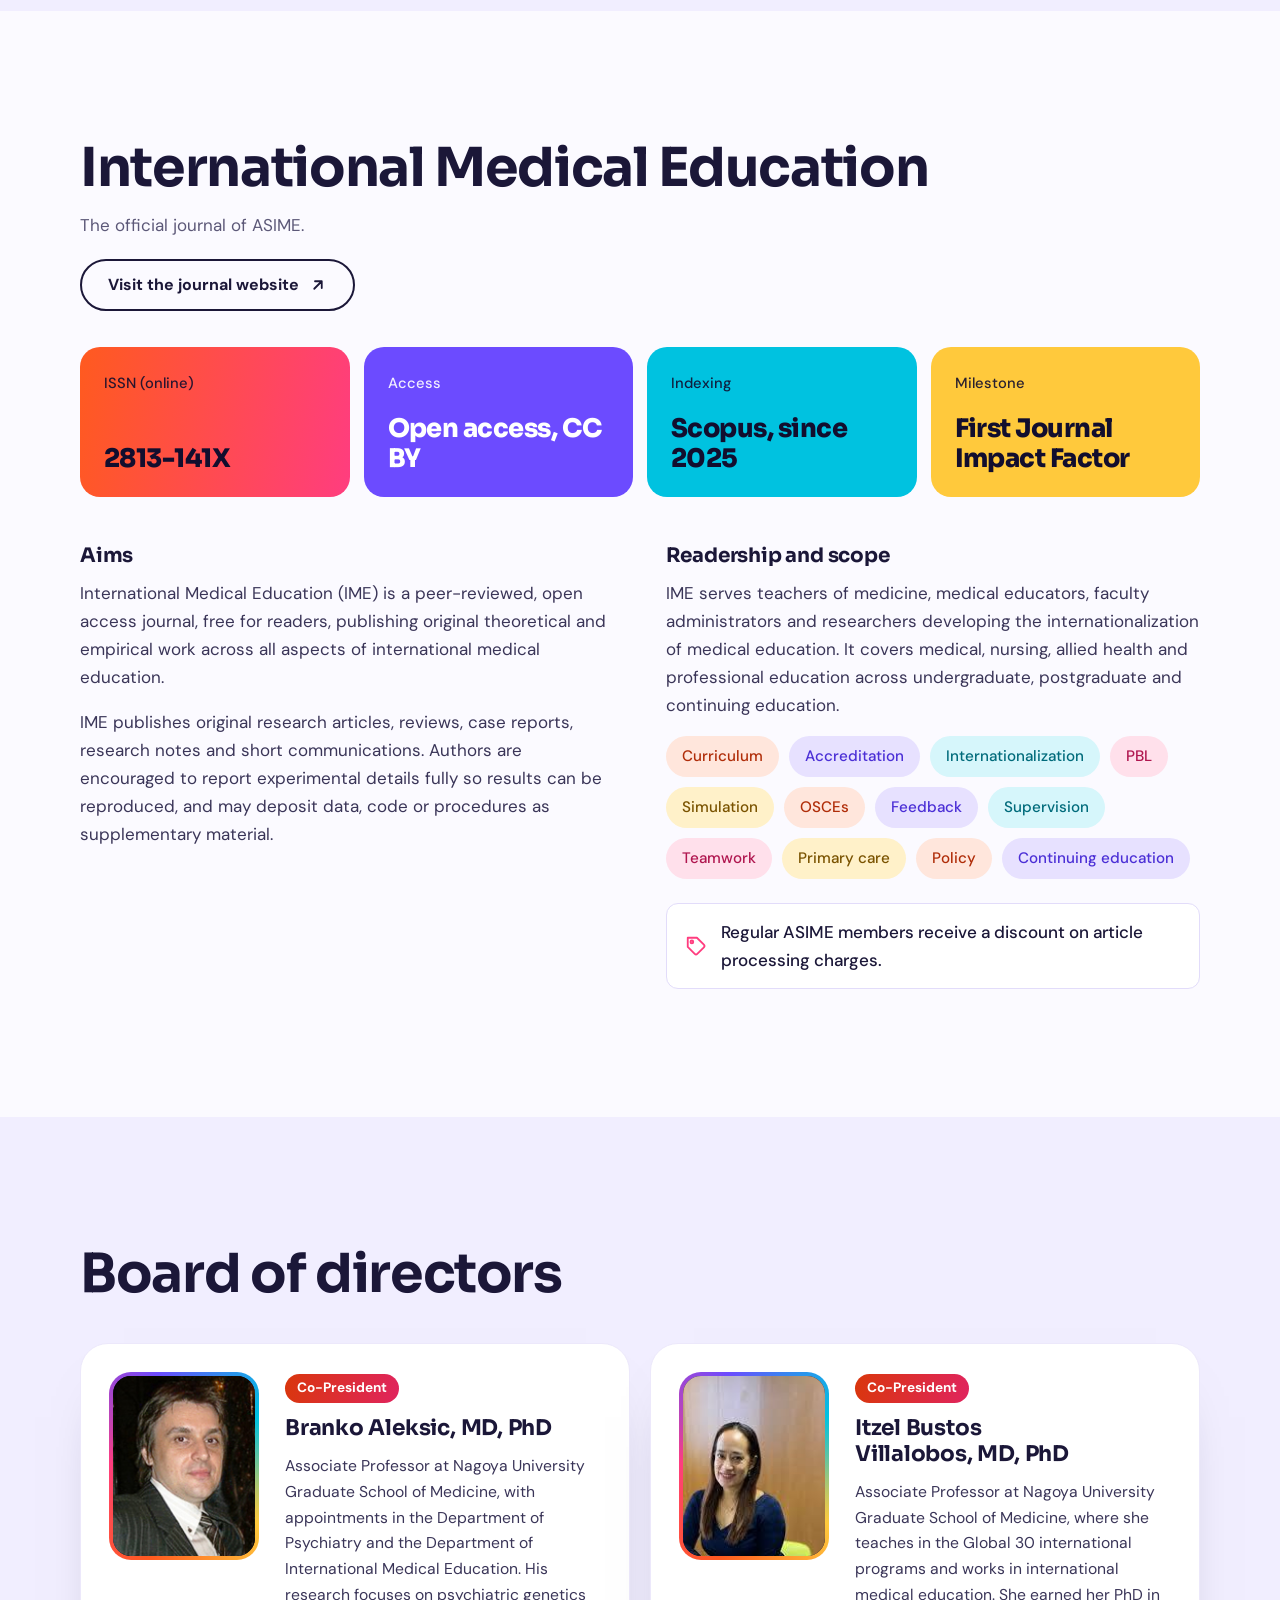
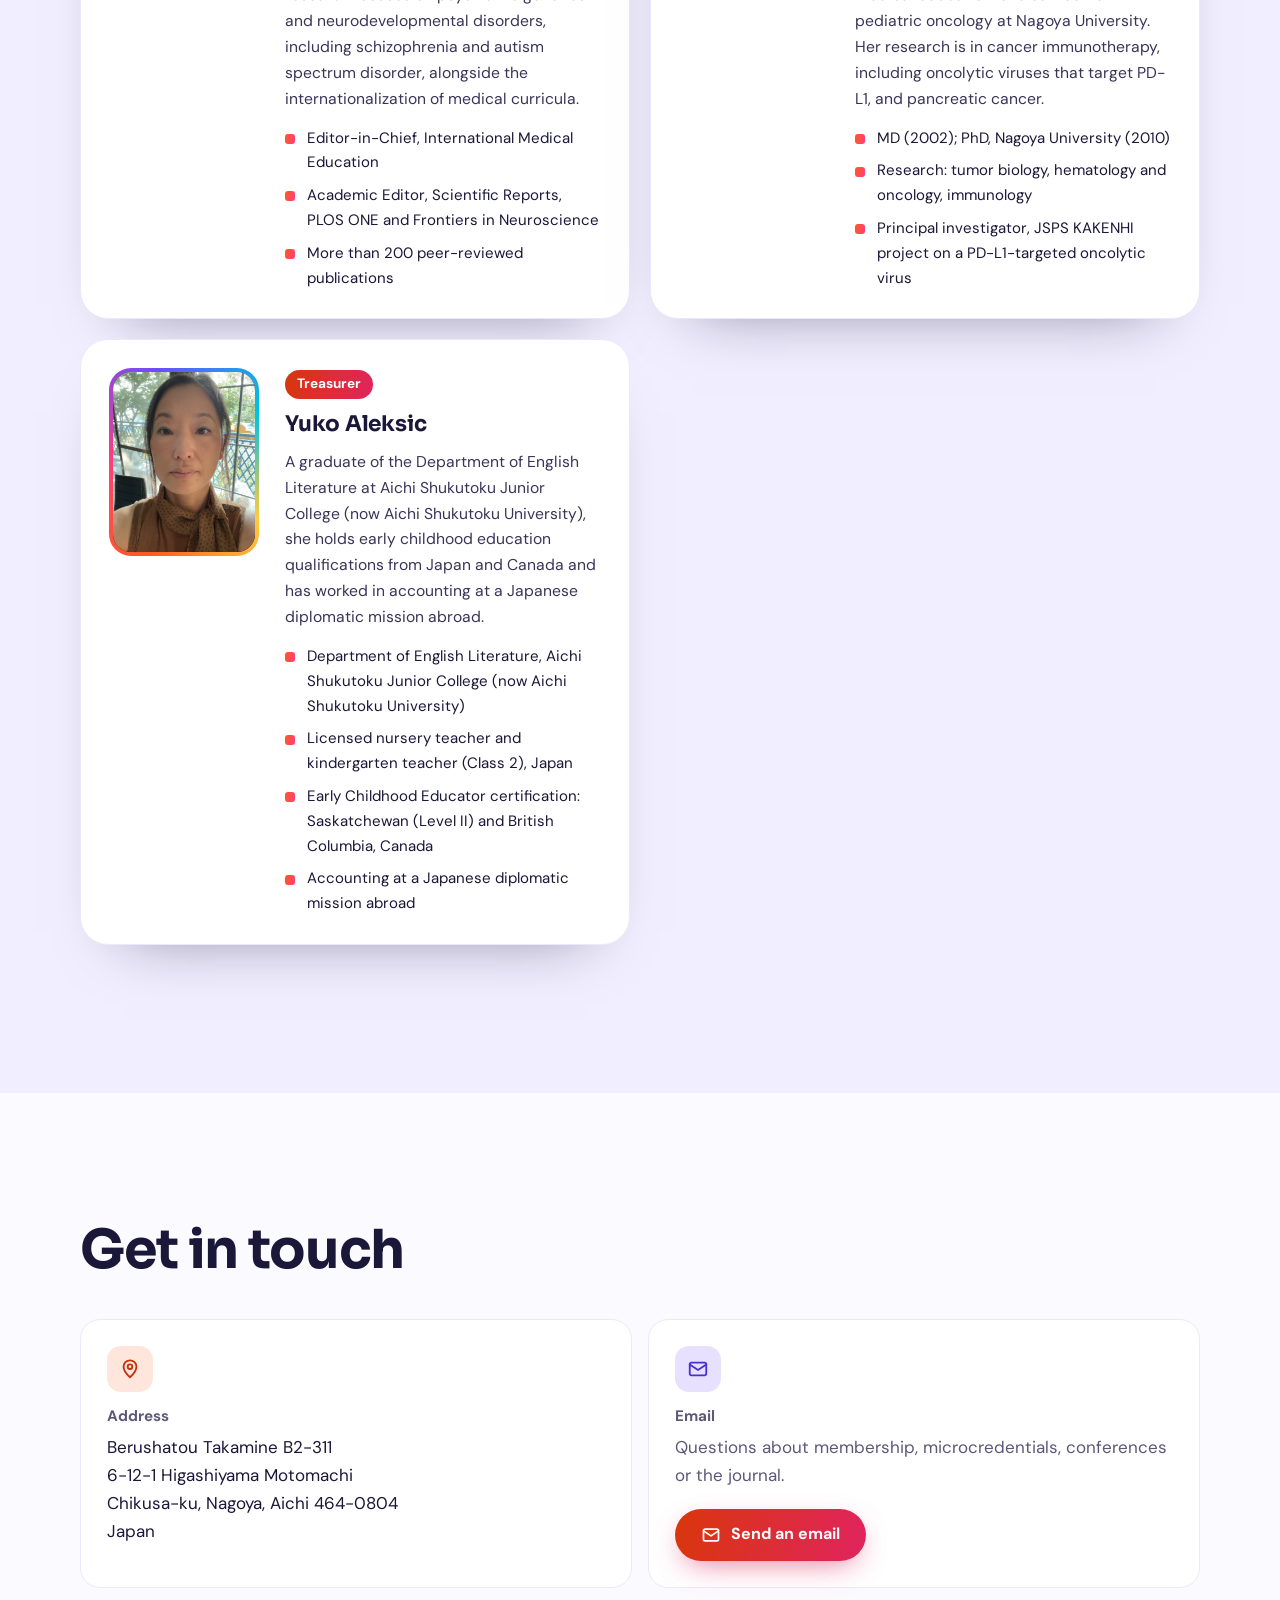
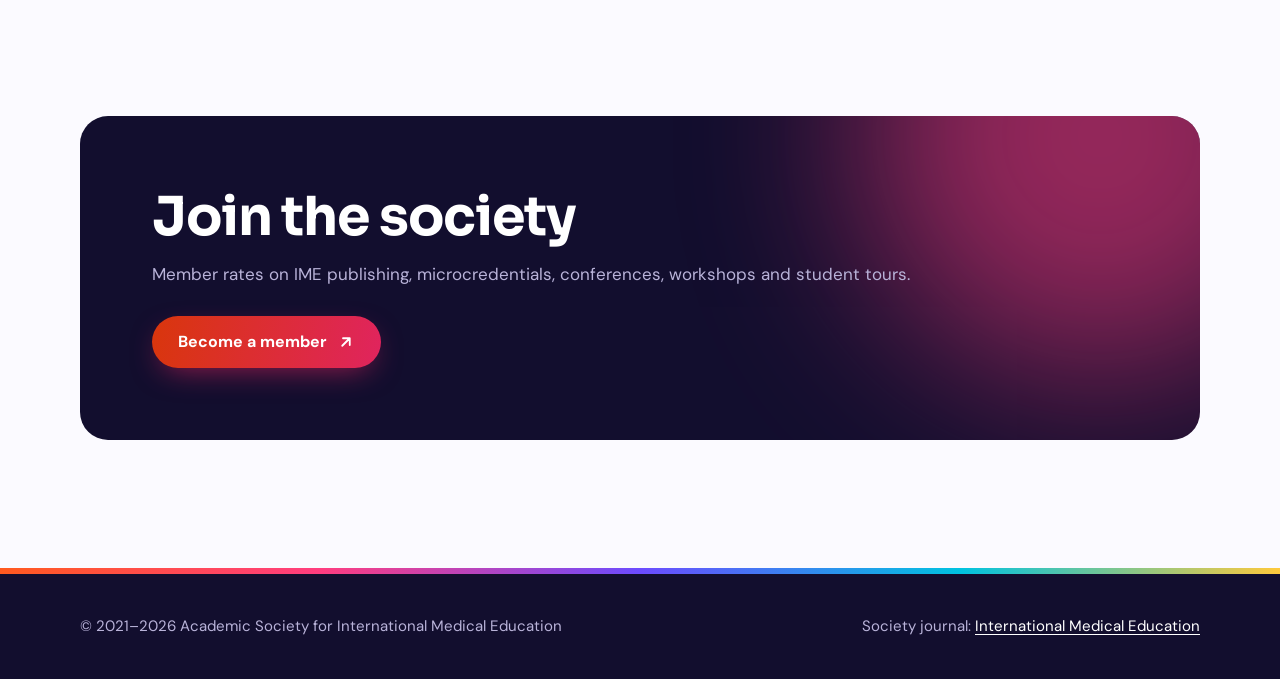
==== commit b3c2a169: "yuko cv edit" ====
--- a/index.html
+++ b/index.html
@@ -218,8 +218,8 @@
           <div class="bio">
             <span class="role">Treasurer</span>
             <h3>Yuko Aleksic</h3>
-            <p>A graduate of the Faculty of Letters at Aichi Shukutoku University, she holds early childhood education qualifications from Japan and Canada and has worked in accounting at a Japanese diplomatic mission abroad.</p>
-            <ul><li>BA, Faculty of Letters, Aichi Shukutoku University</li><li>Licensed nursery teacher and kindergarten teacher (Class 2), Japan</li><li>Early Childhood Educator certification: Saskatchewan (Level II) and British Columbia, Canada</li><li>Accounting at a Japanese diplomatic mission abroad</li></ul>
+            <p>A graduate of the Department of English Literature at Aichi Shukutoku Junior College (now Aichi Shukutoku University), she holds early childhood education qualifications from Japan and Canada and has worked in accounting at a Japanese diplomatic mission abroad.</p>
+            <ul><li>Department of English Literature, Aichi Shukutoku Junior College (now Aichi Shukutoku University)</li><li>Licensed nursery teacher and kindergarten teacher (Class 2), Japan</li><li>Early Childhood Educator certification: Saskatchewan (Level II) and British Columbia, Canada</li><li>Accounting at a Japanese diplomatic mission abroad</li></ul>
           </div>
         </article>
       </div>
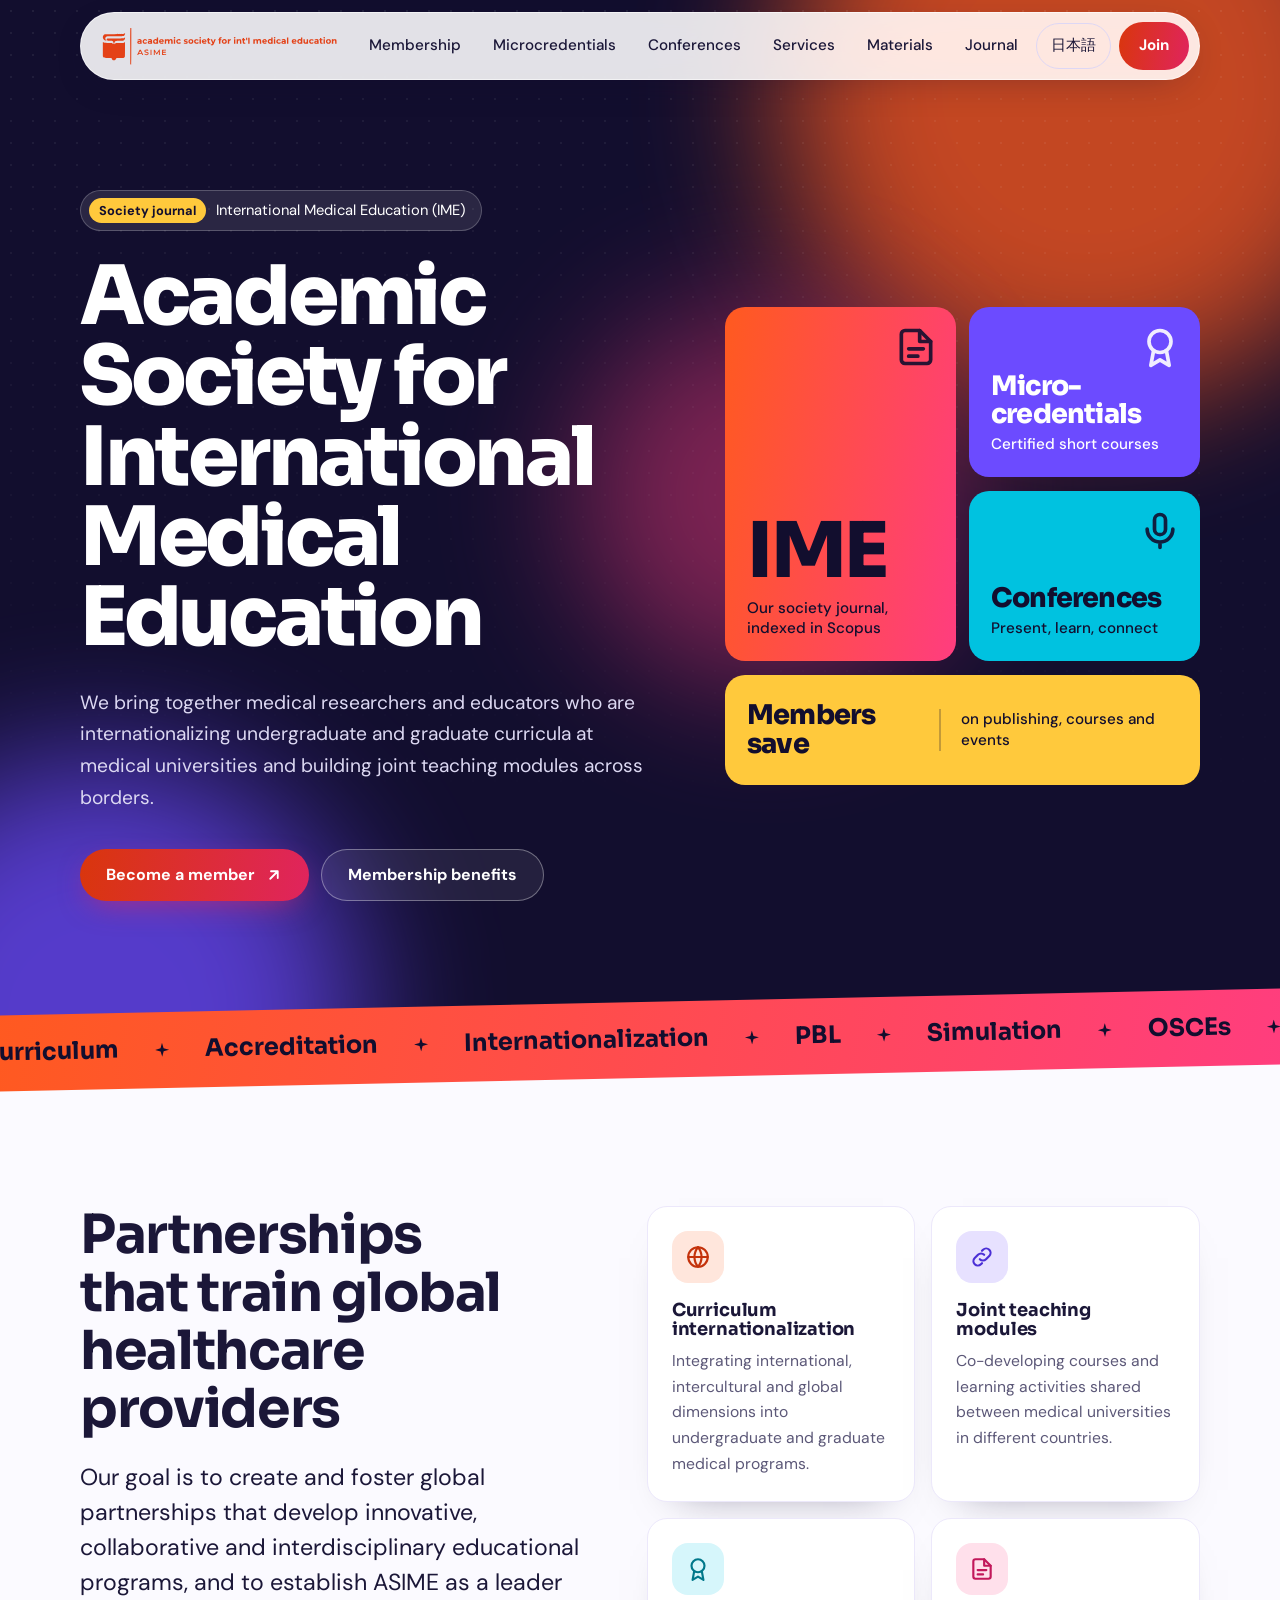
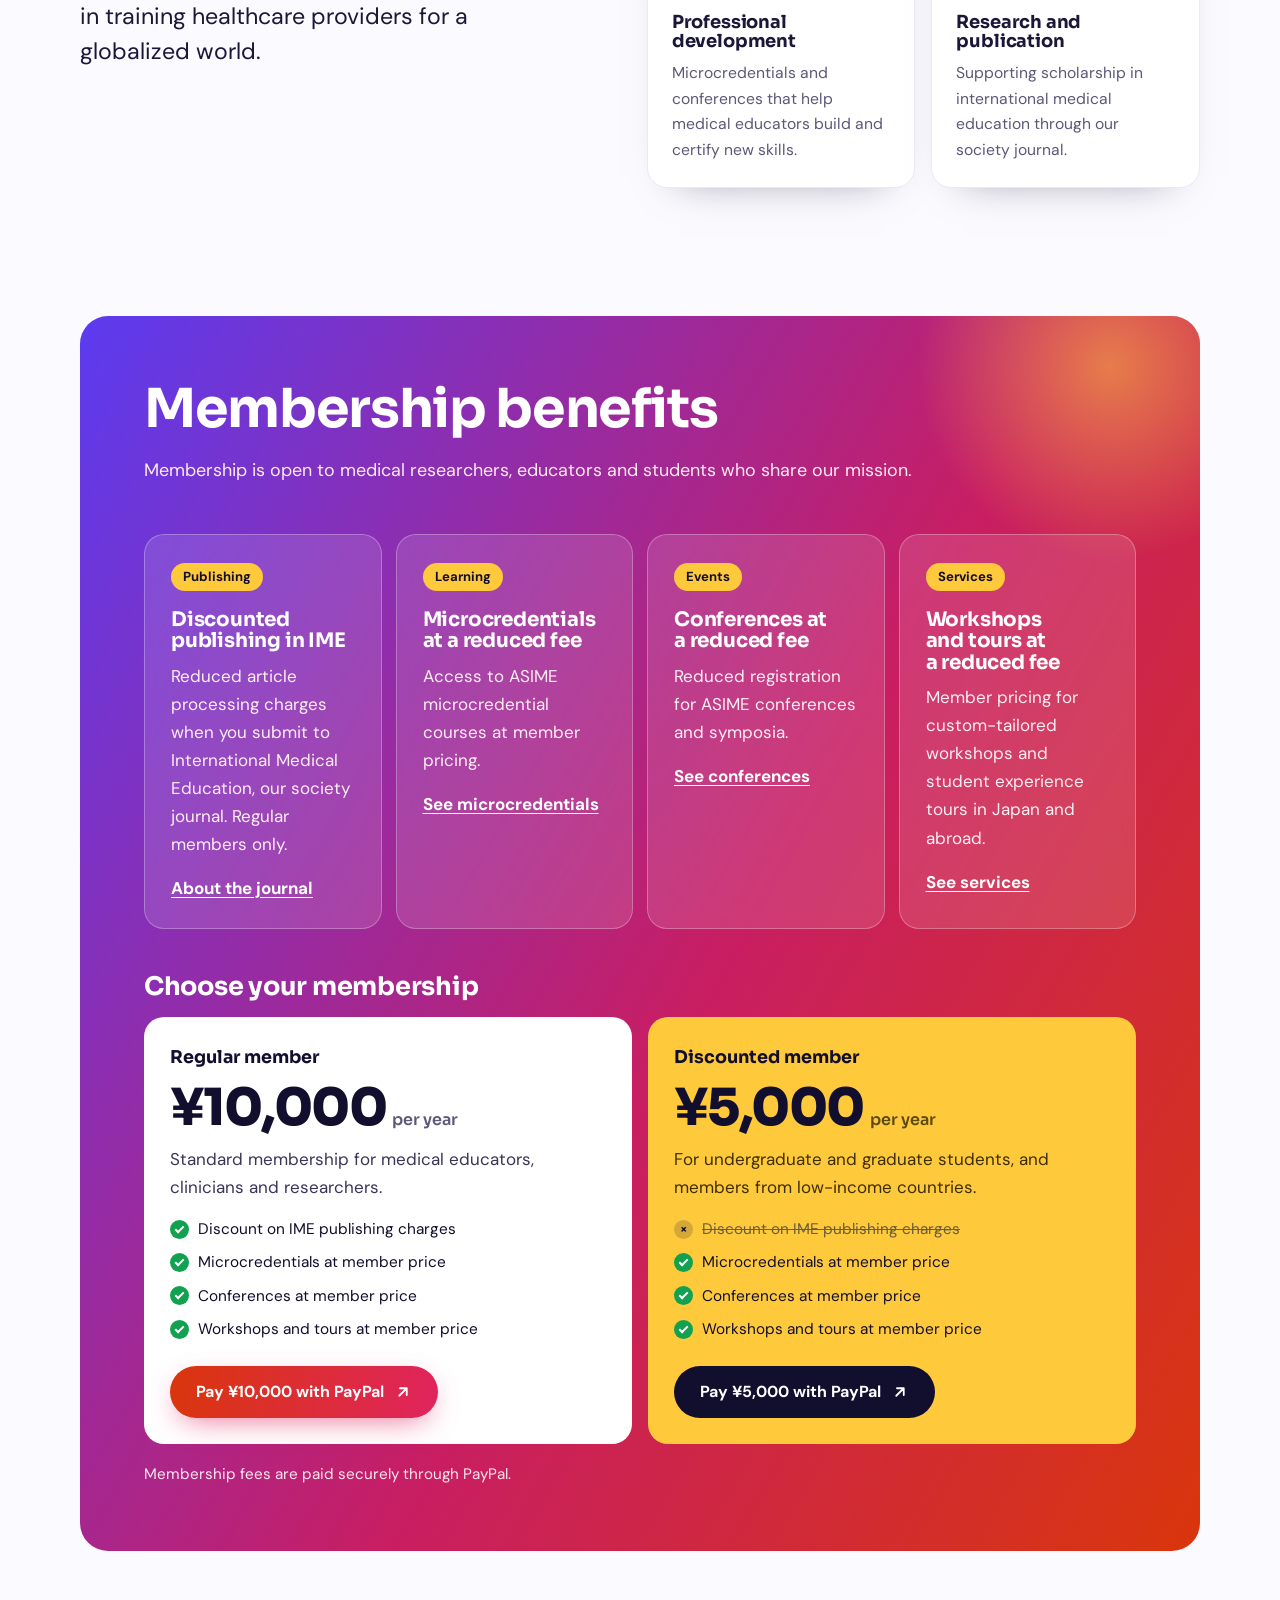
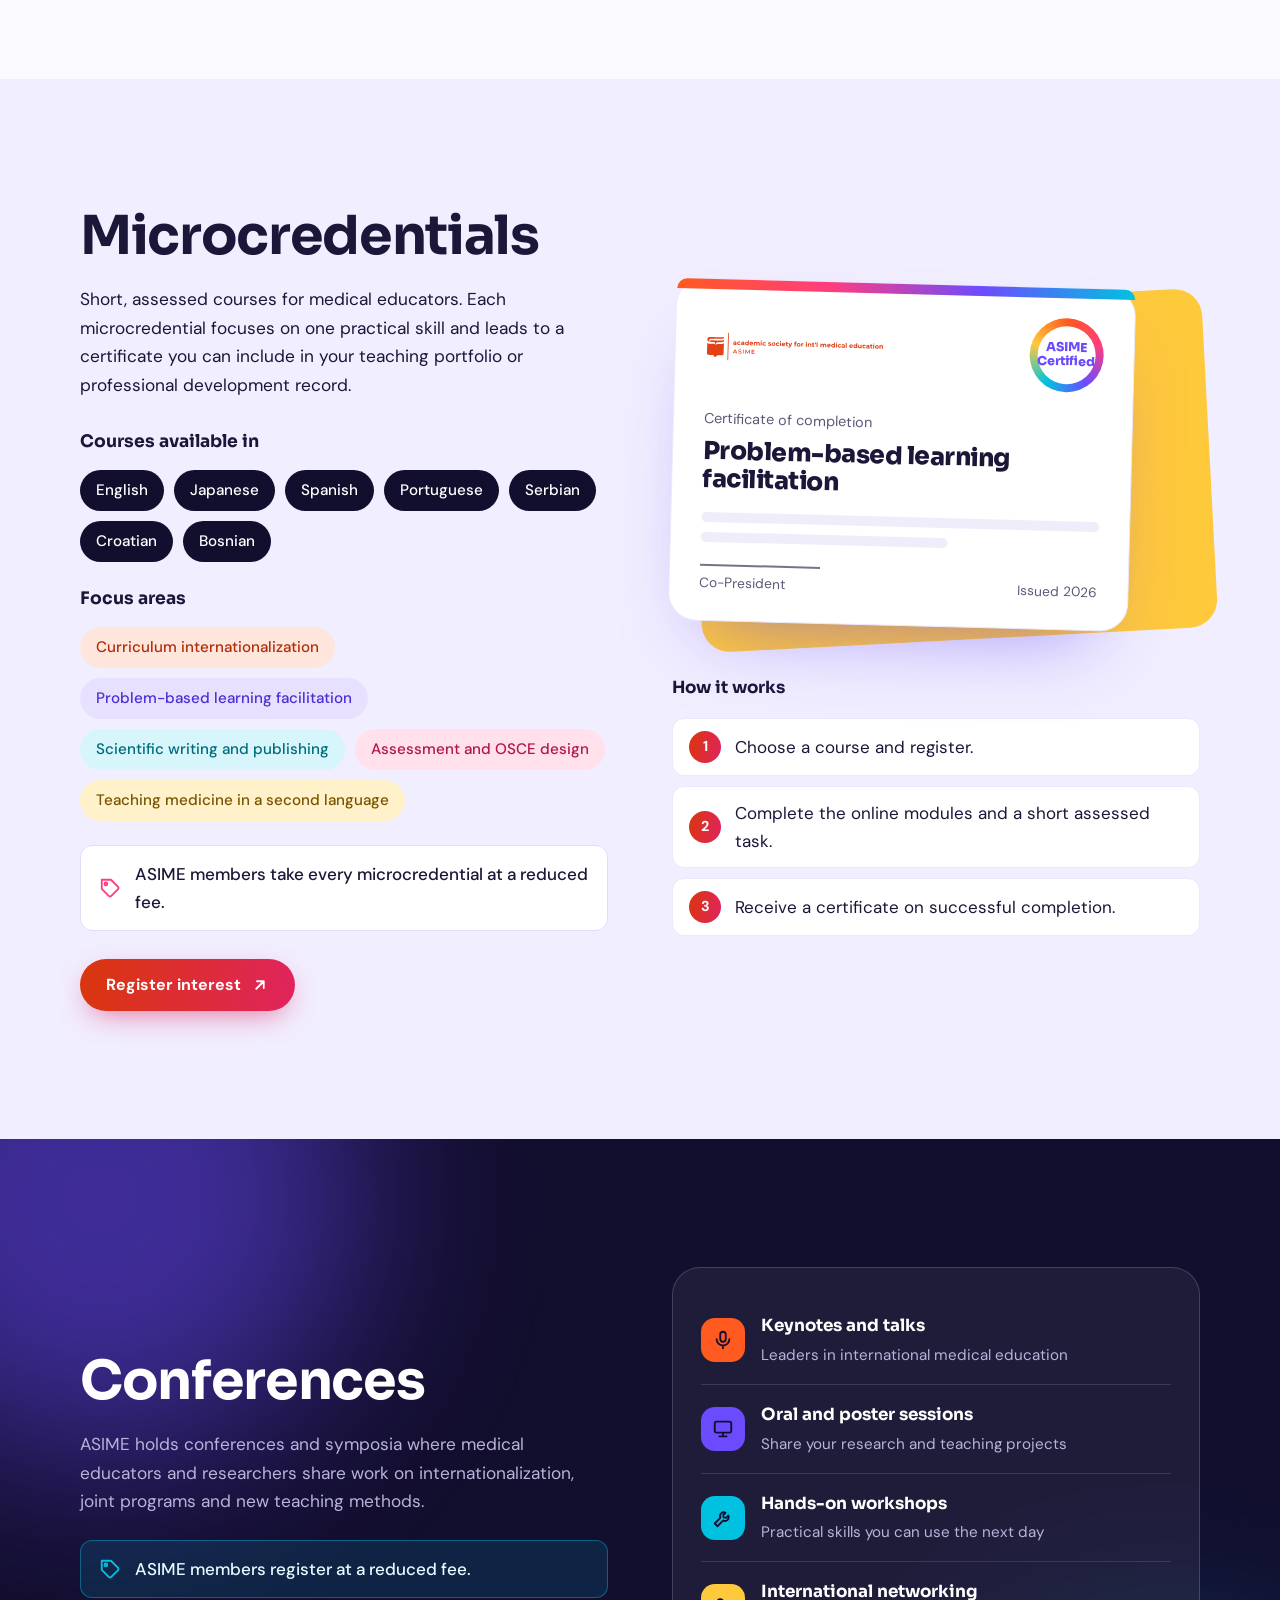
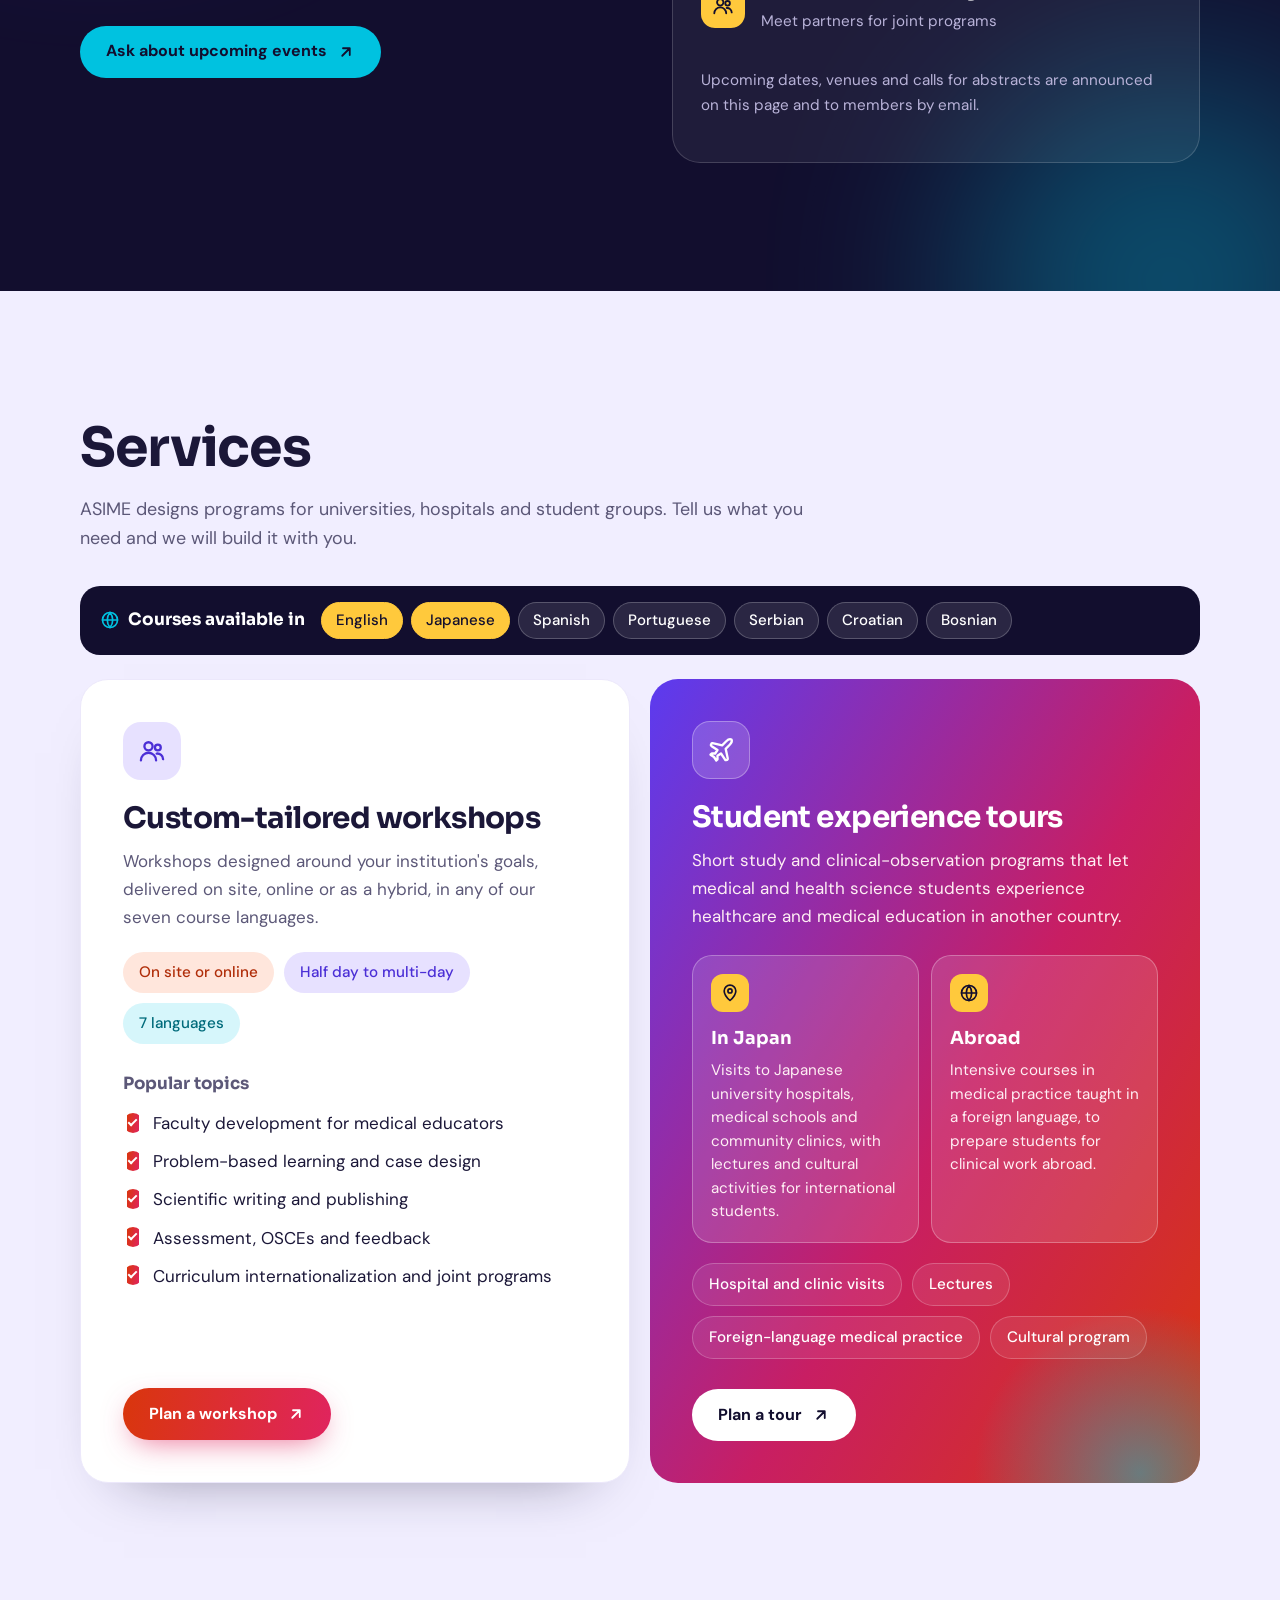
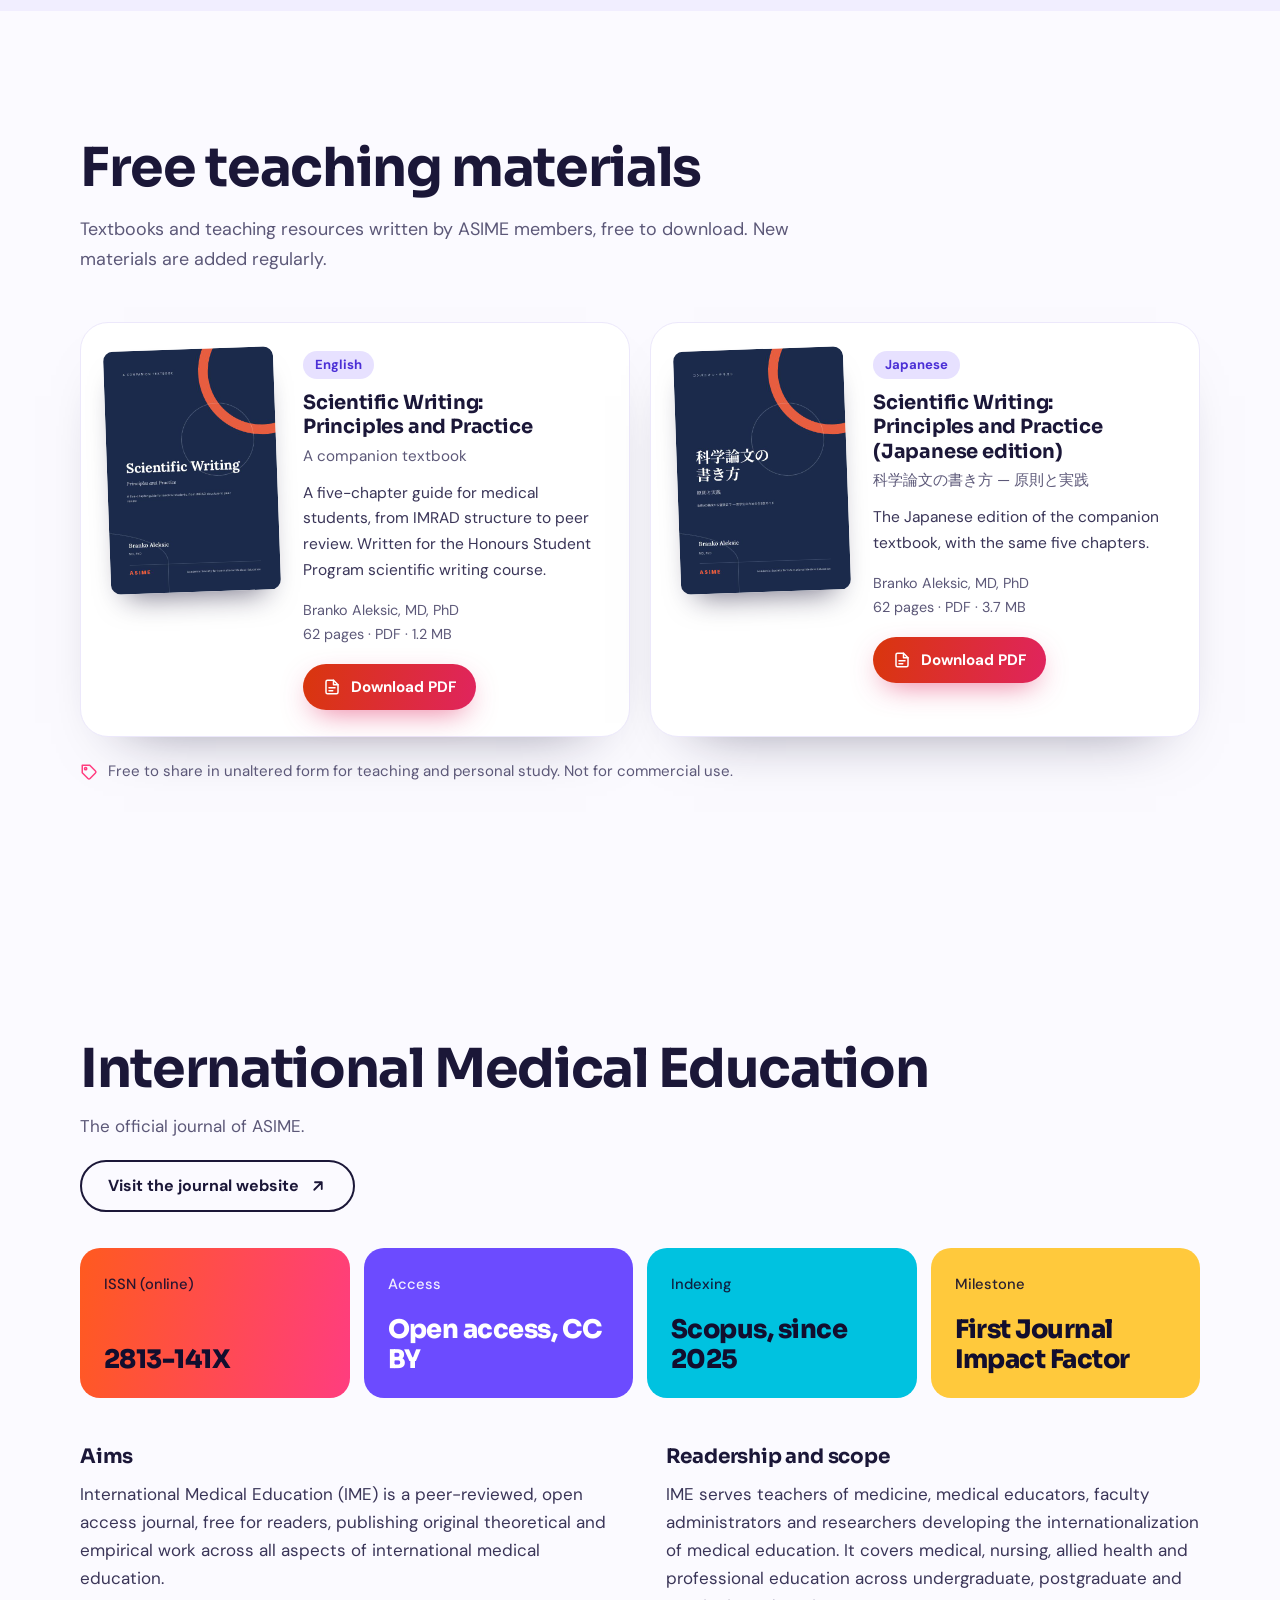
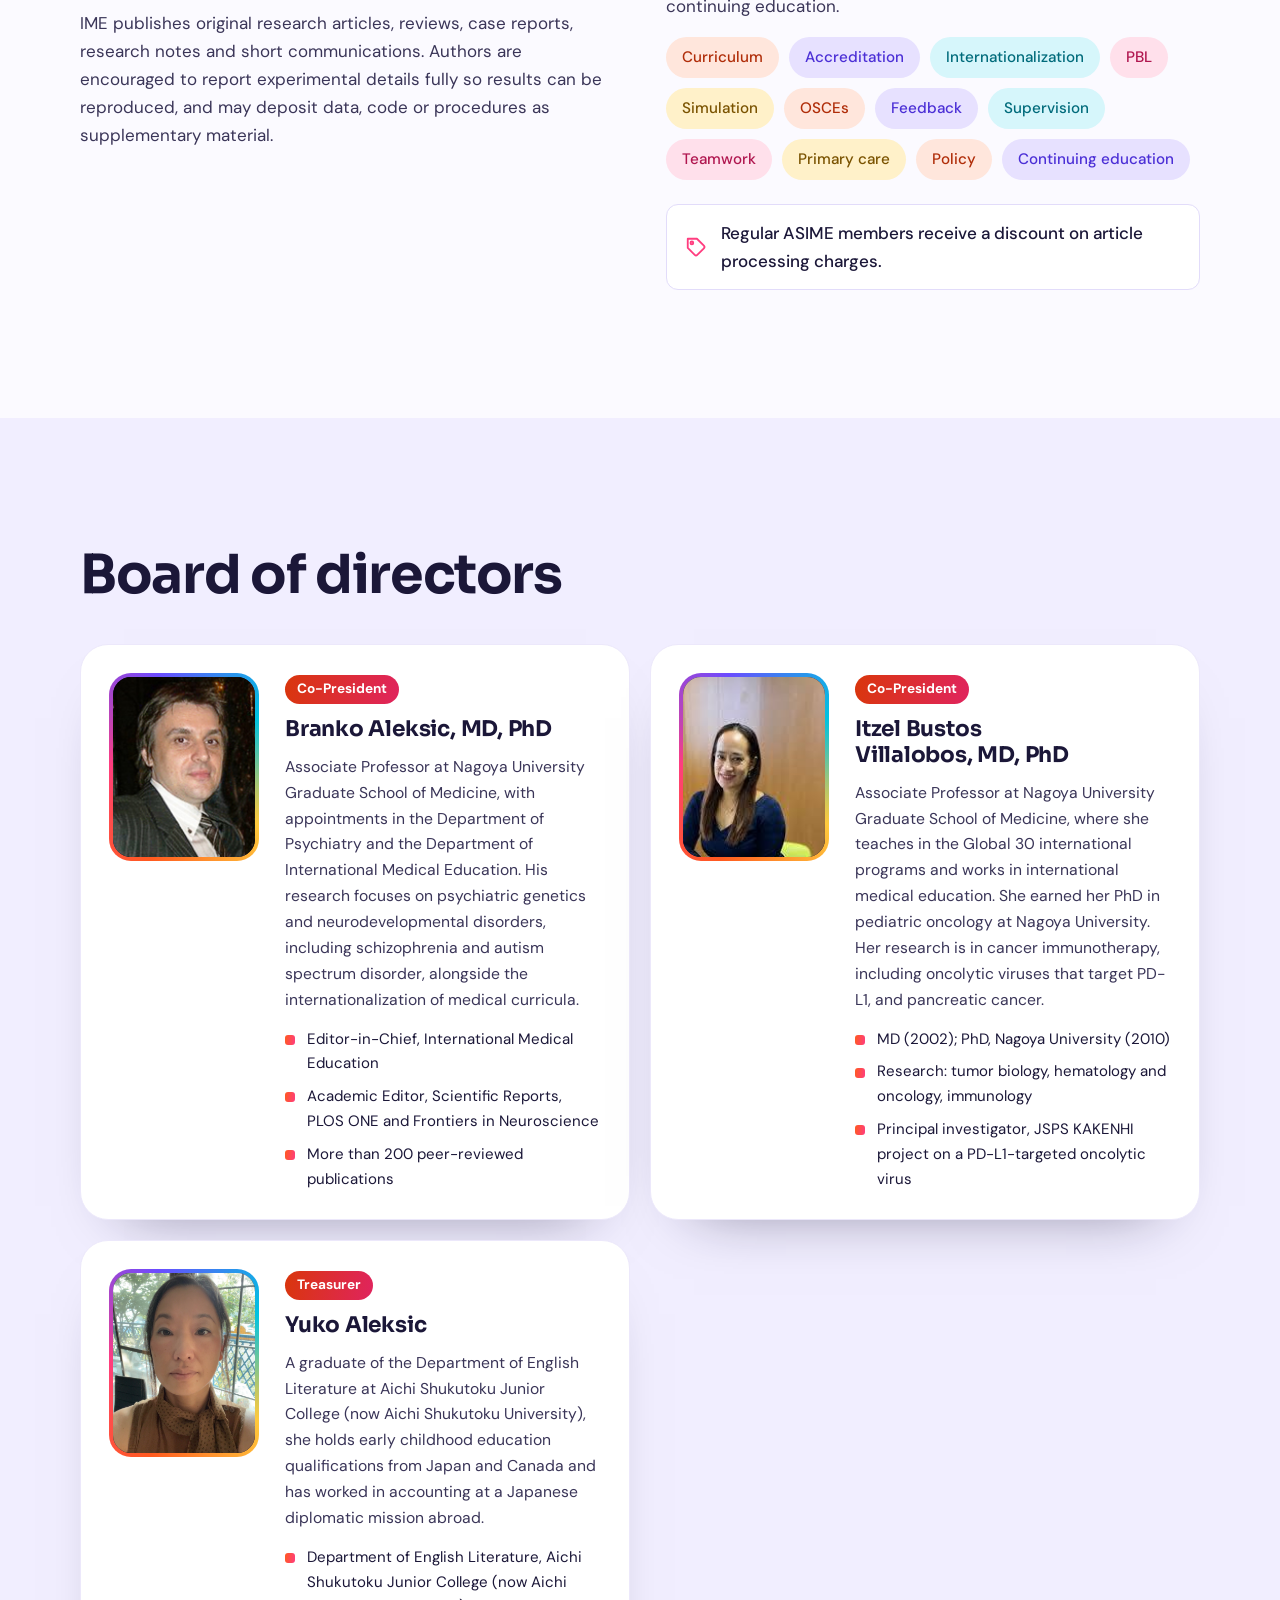
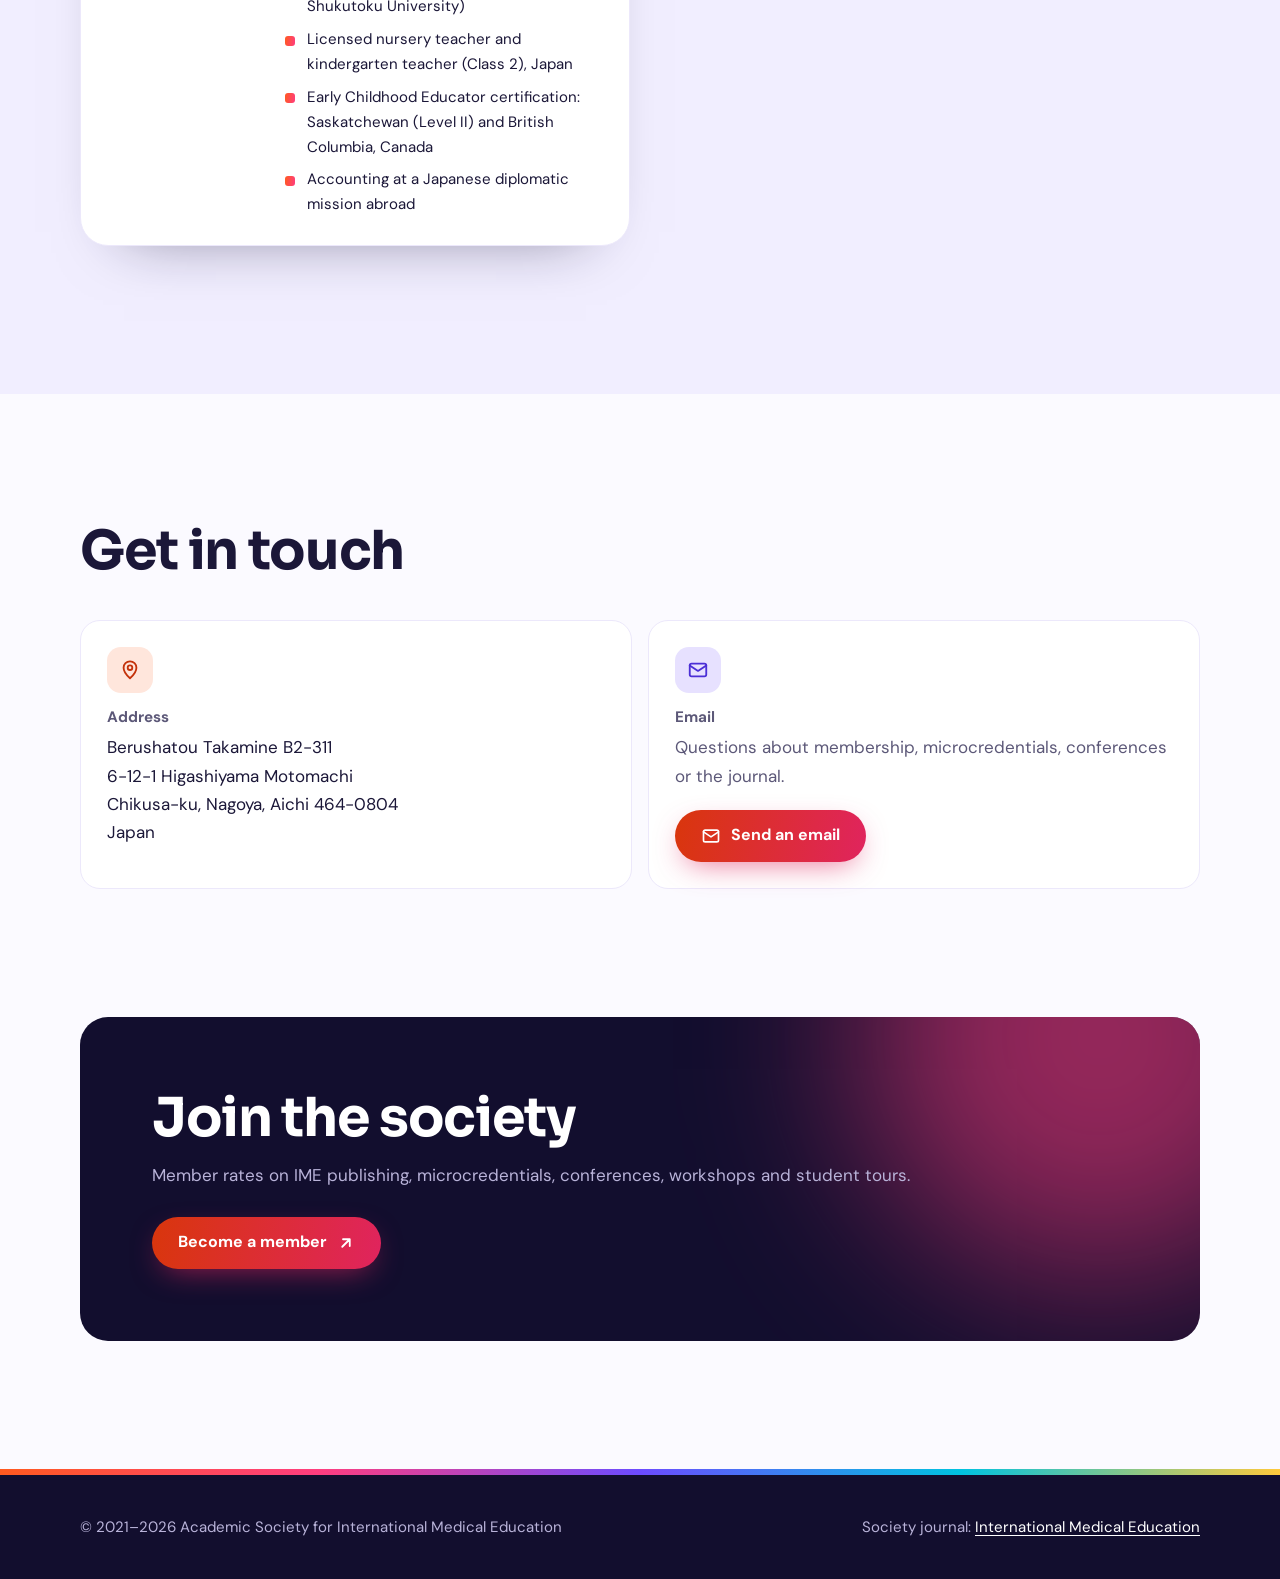
==== commit ce9f34e2: "free stuff" ====
--- a/index.html
+++ b/index.html
@@ -30,6 +30,7 @@
         <a class="sec" href="#microcredentials">Microcredentials</a>
         <a class="sec" href="#conferences">Conferences</a>
         <a class="sec" href="#services">Services</a>
+        <a class="sec" href="#materials">Materials</a>
         <a class="sec" href="#journal">Journal</a>
         <a class="lang" href="ja/" hreflang="ja" lang="ja">日本語</a>
         <a class="join" href="#join">Join</a>
@@ -173,6 +174,39 @@
     </div>
   </section>
 
+  <section id="materials">
+    <div class="wrap">
+      <div class="sec-head"><h2>Free teaching materials</h2><p>Textbooks and teaching resources written by ASIME members, free to download. New materials are added regularly.</p></div>
+      <div class="materials">
+        <!-- MATERIAL: copy this whole <article> block to add a new item -->
+        <article class="mat">
+          <a class="cover" href="materials/scientific-writing-textbook-en.pdf" download><img src="materials/covers/scientific-writing-en.jpg" alt="" width="200" height="286" loading="lazy"></a>
+          <div class="mat-body">
+            <span class="mat-lang">English</span>
+            <h3>Scientific Writing: Principles and Practice</h3>
+            <p class="mat-sub">A companion textbook</p>
+            <p>A five-chapter guide for medical students, from IMRAD structure to peer review. Written for the Honours Student Program scientific writing course.</p>
+            <p class="mat-meta">Branko Aleksic, MD, PhD<br>62 pages · PDF · 1.2 MB</p>
+            <a class="btn btn-hot" href="materials/scientific-writing-textbook-en.pdf" download><svg viewBox="0 0 24 24" fill="none" stroke="currentColor" stroke-width="2" stroke-linecap="round" stroke-linejoin="round"><path d="M14 3H6a2 2 0 0 0-2 2v14a2 2 0 0 0 2 2h12a2 2 0 0 0 2-2V9z"/><path d="M14 3v6h6M8 13h8M8 17h5"/></svg> Download PDF</a>
+          </div>
+        </article>
+        <!-- MATERIAL: copy this whole <article> block to add a new item -->
+        <article class="mat">
+          <a class="cover" href="materials/scientific-writing-textbook-ja.pdf" download><img src="materials/covers/scientific-writing-ja.jpg" alt="" width="200" height="286" loading="lazy"></a>
+          <div class="mat-body">
+            <span class="mat-lang">Japanese</span>
+            <h3>Scientific Writing: Principles and Practice (Japanese edition)</h3>
+            <p class="mat-sub">科学論文の書き方 — 原則と実践</p>
+            <p>The Japanese edition of the companion textbook, with the same five chapters.</p>
+            <p class="mat-meta">Branko Aleksic, MD, PhD<br>62 pages · PDF · 3.7 MB</p>
+            <a class="btn btn-hot" href="materials/scientific-writing-textbook-ja.pdf" download><svg viewBox="0 0 24 24" fill="none" stroke="currentColor" stroke-width="2" stroke-linecap="round" stroke-linejoin="round"><path d="M14 3H6a2 2 0 0 0-2 2v14a2 2 0 0 0 2 2h12a2 2 0 0 0 2-2V9z"/><path d="M14 3v6h6M8 13h8M8 17h5"/></svg> Download PDF</a>
+          </div>
+        </article>
+      </div>
+      <p class="mat-note"><svg viewBox="0 0 24 24" fill="none" stroke="currentColor" stroke-width="2" stroke-linecap="round" stroke-linejoin="round"><path d="M20.6 13.4 13.4 20.6a2 2 0 0 1-2.8 0L3 13V3h10l7.6 7.6a2 2 0 0 1 0 2.8z"/><circle cx="7.5" cy="7.5" r="1.5"/></svg> <span>Free to share in unaltered form for teaching and personal study. Not for commercial use.</span></p>
+    </div>
+  </section>
+
   <section id="journal">
     <div class="wrap">
       <div class="jhead">
--- a/styles.css
+++ b/styles.css
@@ -278,6 +278,25 @@
 .where span:not(.wi){color:#FFEFF4;font-size:.95rem;line-height:1.55;display:block}
 .svc-cta{margin-top:auto;padding-top:30px}
 
+/* Free teaching materials */
+.materials{display:grid;grid-template-columns:1fr 1fr;gap:20px}
+@media (max-width:900px){.materials{grid-template-columns:1fr}}
+.mat{display:grid;grid-template-columns:170px minmax(0,1fr);gap:26px;align-items:start;background:#fff;border:1px solid #ECE8FB;border-radius:var(--r-lg);padding:26px;box-shadow:0 30px 60px -44px rgba(18,14,46,.55)}
+@media (max-width:520px){.mat{grid-template-columns:1fr;gap:20px;padding:22px}.mat .cover{width:130px}}
+.mat .cover{display:block;border-radius:10px;overflow:hidden;box-shadow:0 18px 30px -16px rgba(18,14,46,.6);transform:rotate(-2deg);transition:transform .2s ease}
+.mat .cover:hover{transform:rotate(0) translateY(-3px)}
+.mat .cover img{width:100%;height:auto}
+.mat-lang{display:inline-block;font-size:.82rem;font-weight:700;border-radius:999px;padding:3px 12px;background:#E7E1FF;color:#4B2FD6}
+.mat h3{font-size:1.22rem;line-height:1.25;margin:12px 0 4px}
+.mat .mat-sub{color:var(--muted);font-size:.95rem;margin:0 0 12px}
+.mat-body > p{font-size:.97rem;color:#3A3558}
+.mat .mat-meta{font-size:.9rem;color:var(--muted);margin:0 0 18px}
+.mat .btn{min-height:46px;padding:0 20px;font-size:.95rem}
+.mat .btn{white-space:nowrap}
+.mat-note{display:flex;align-items:center;gap:10px;color:var(--muted);font-size:.94rem;margin:22px 0 0;max-width:none}
+.mat-note svg{width:18px;height:18px;flex:none;color:var(--pink)}
+@media (prefers-reduced-motion:reduce){.mat .cover,.mat .cover:hover{transition:none;transform:none}}
+
 /* Journal */
 .jhead{display:flex;flex-wrap:wrap;align-items:end;justify-content:space-between;gap:20px;margin-bottom:36px}
 .jhead p{color:var(--muted);margin:14px 0 0}
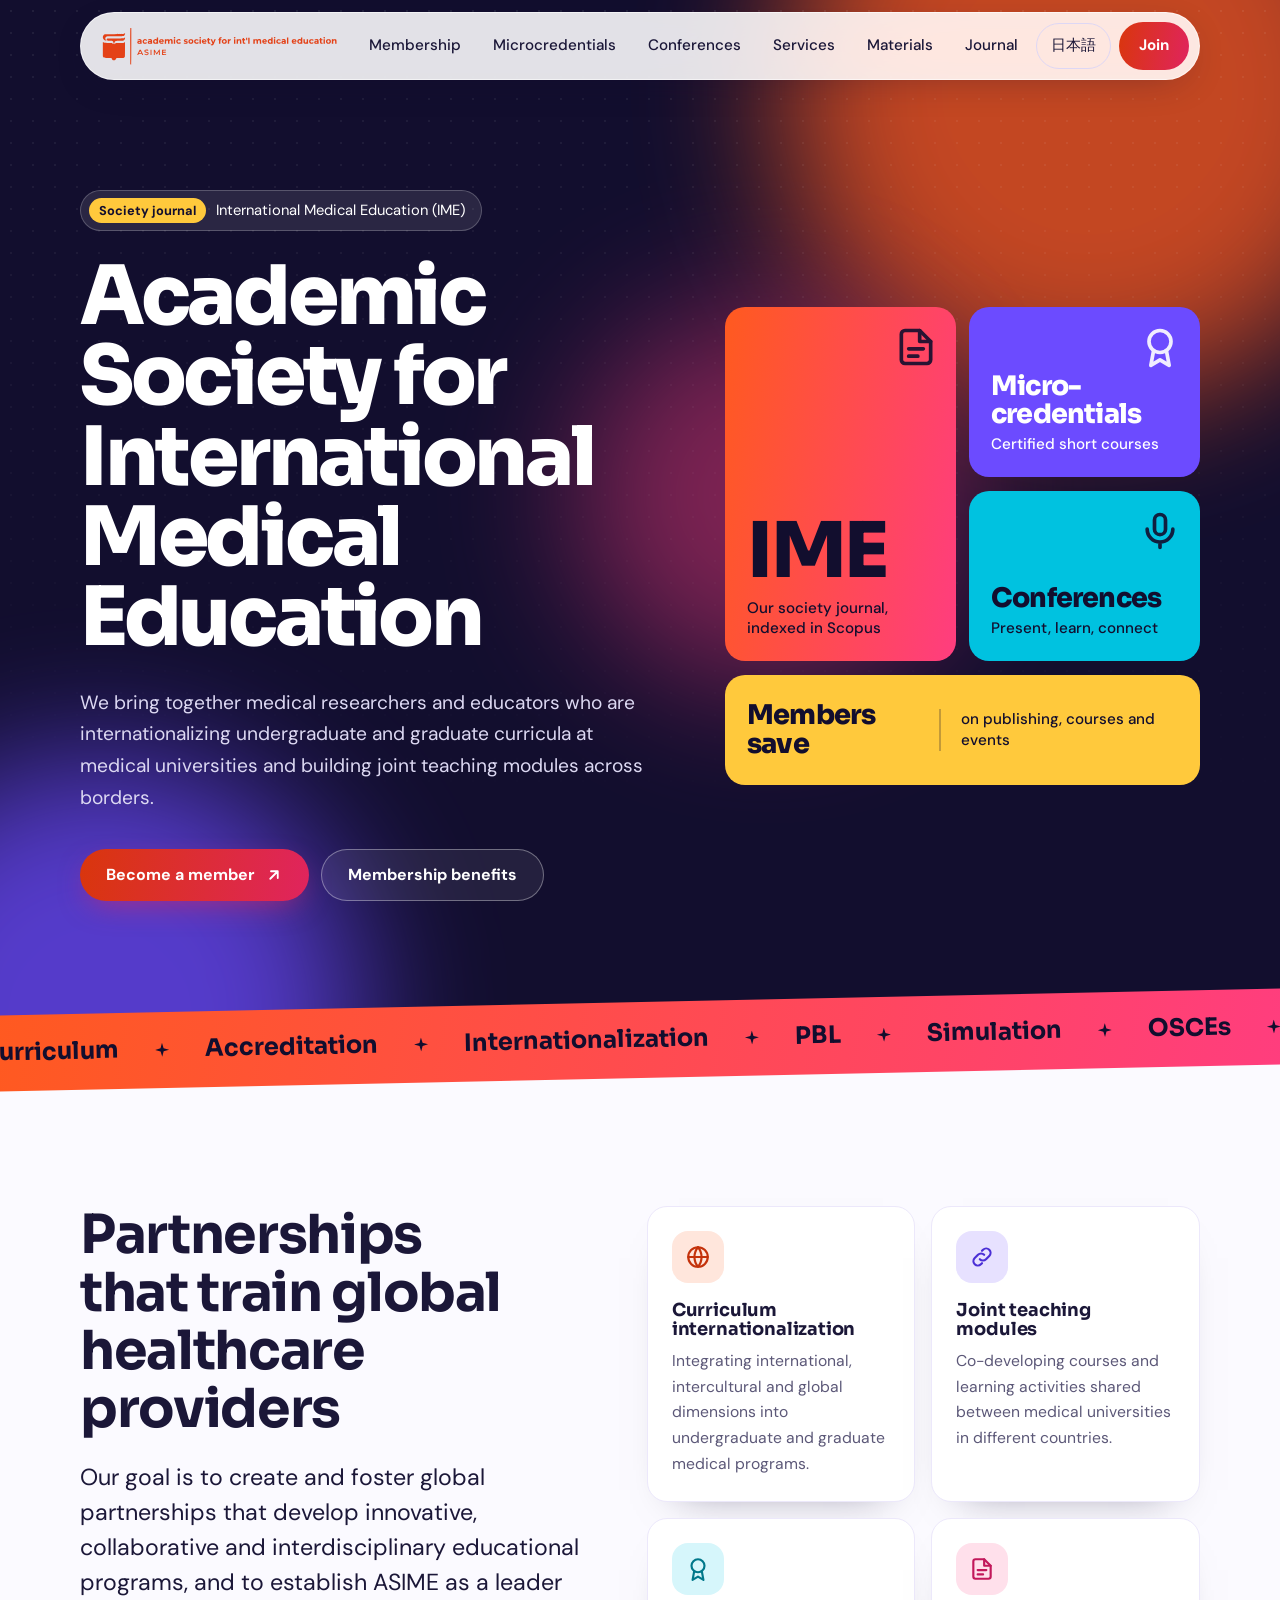
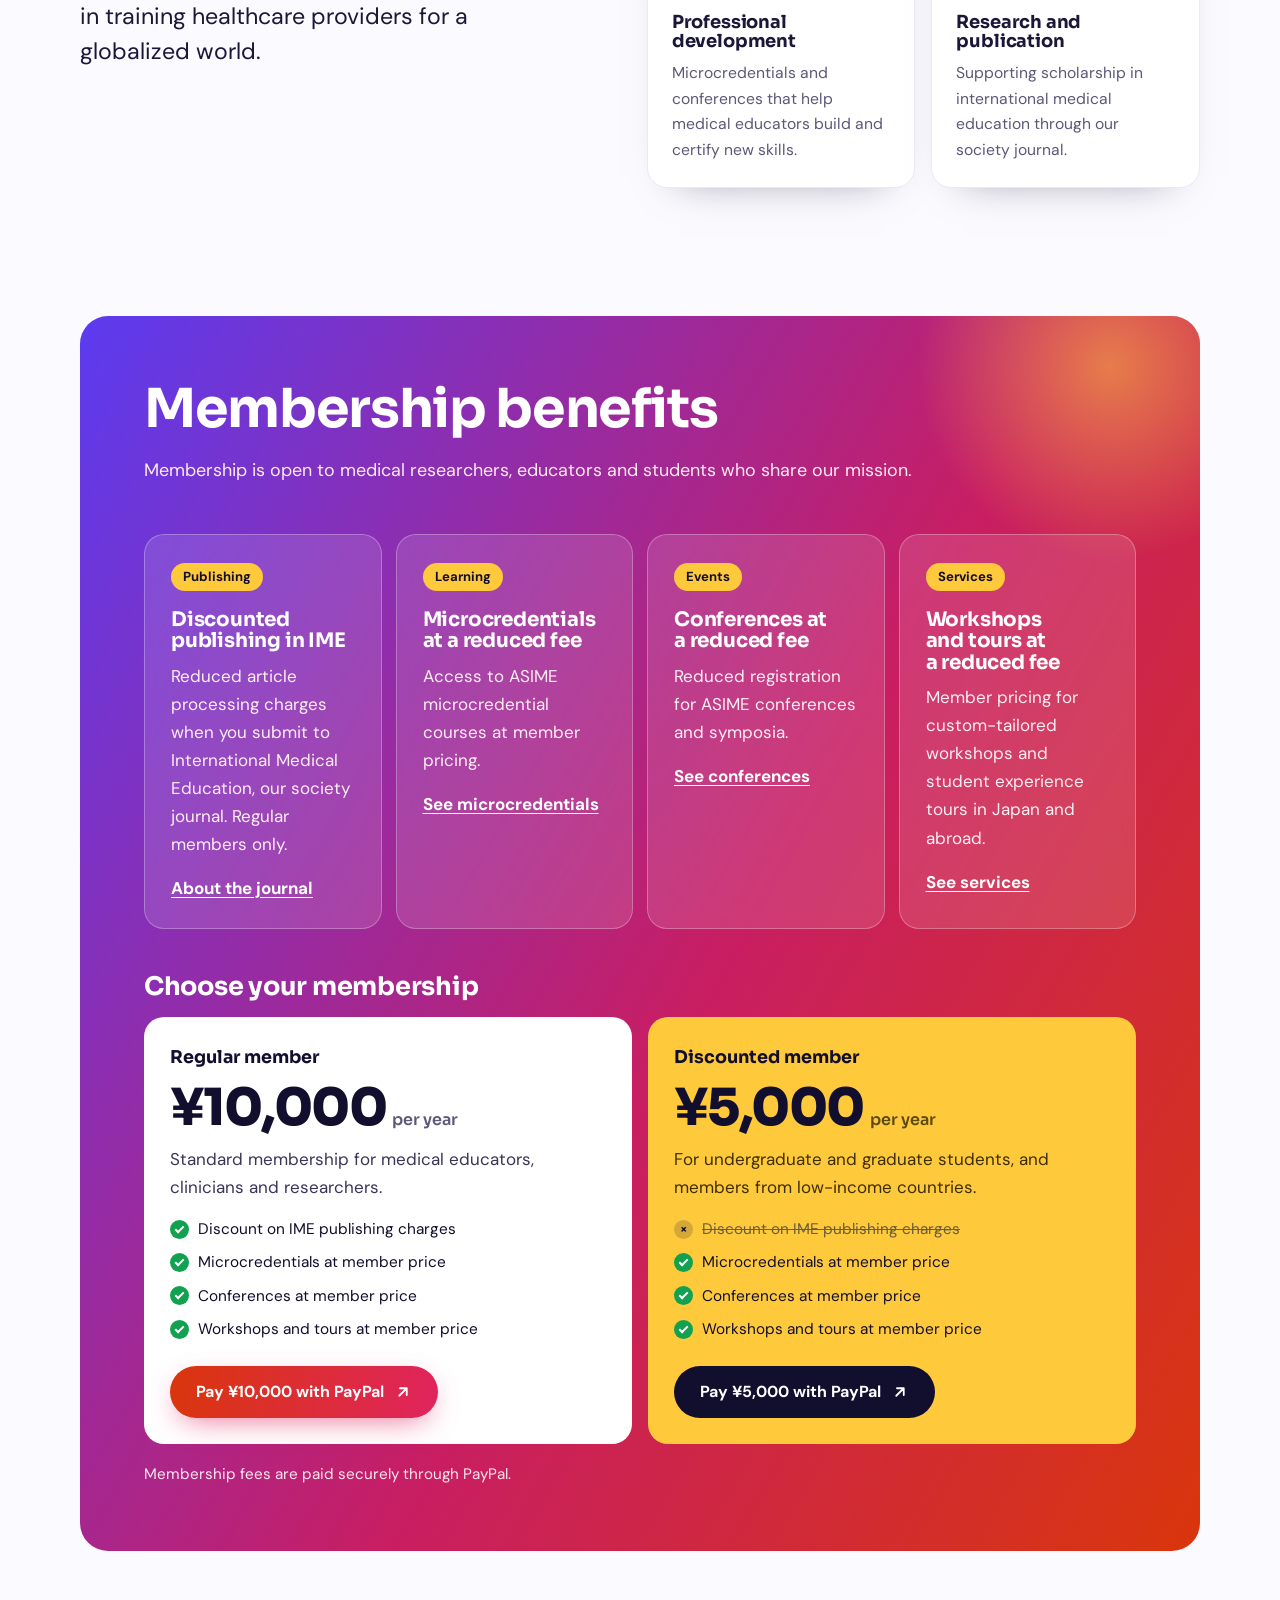
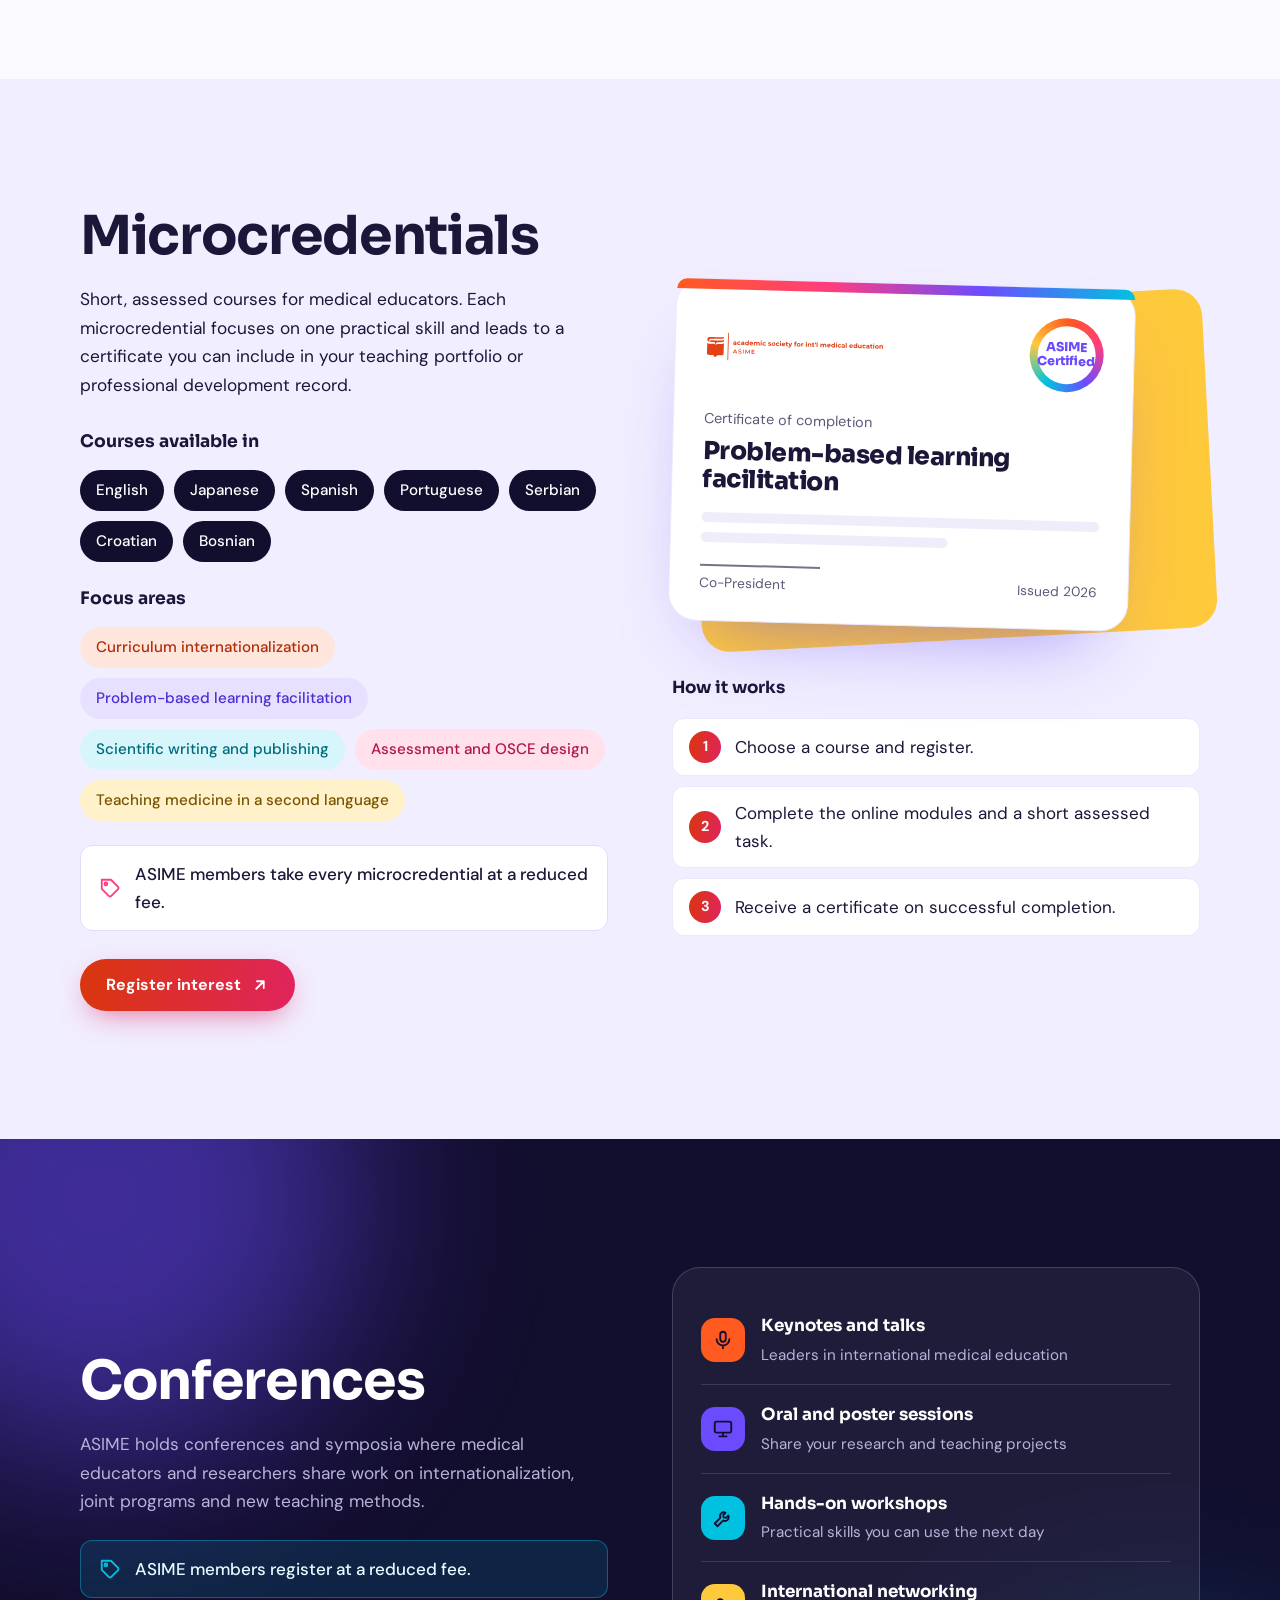
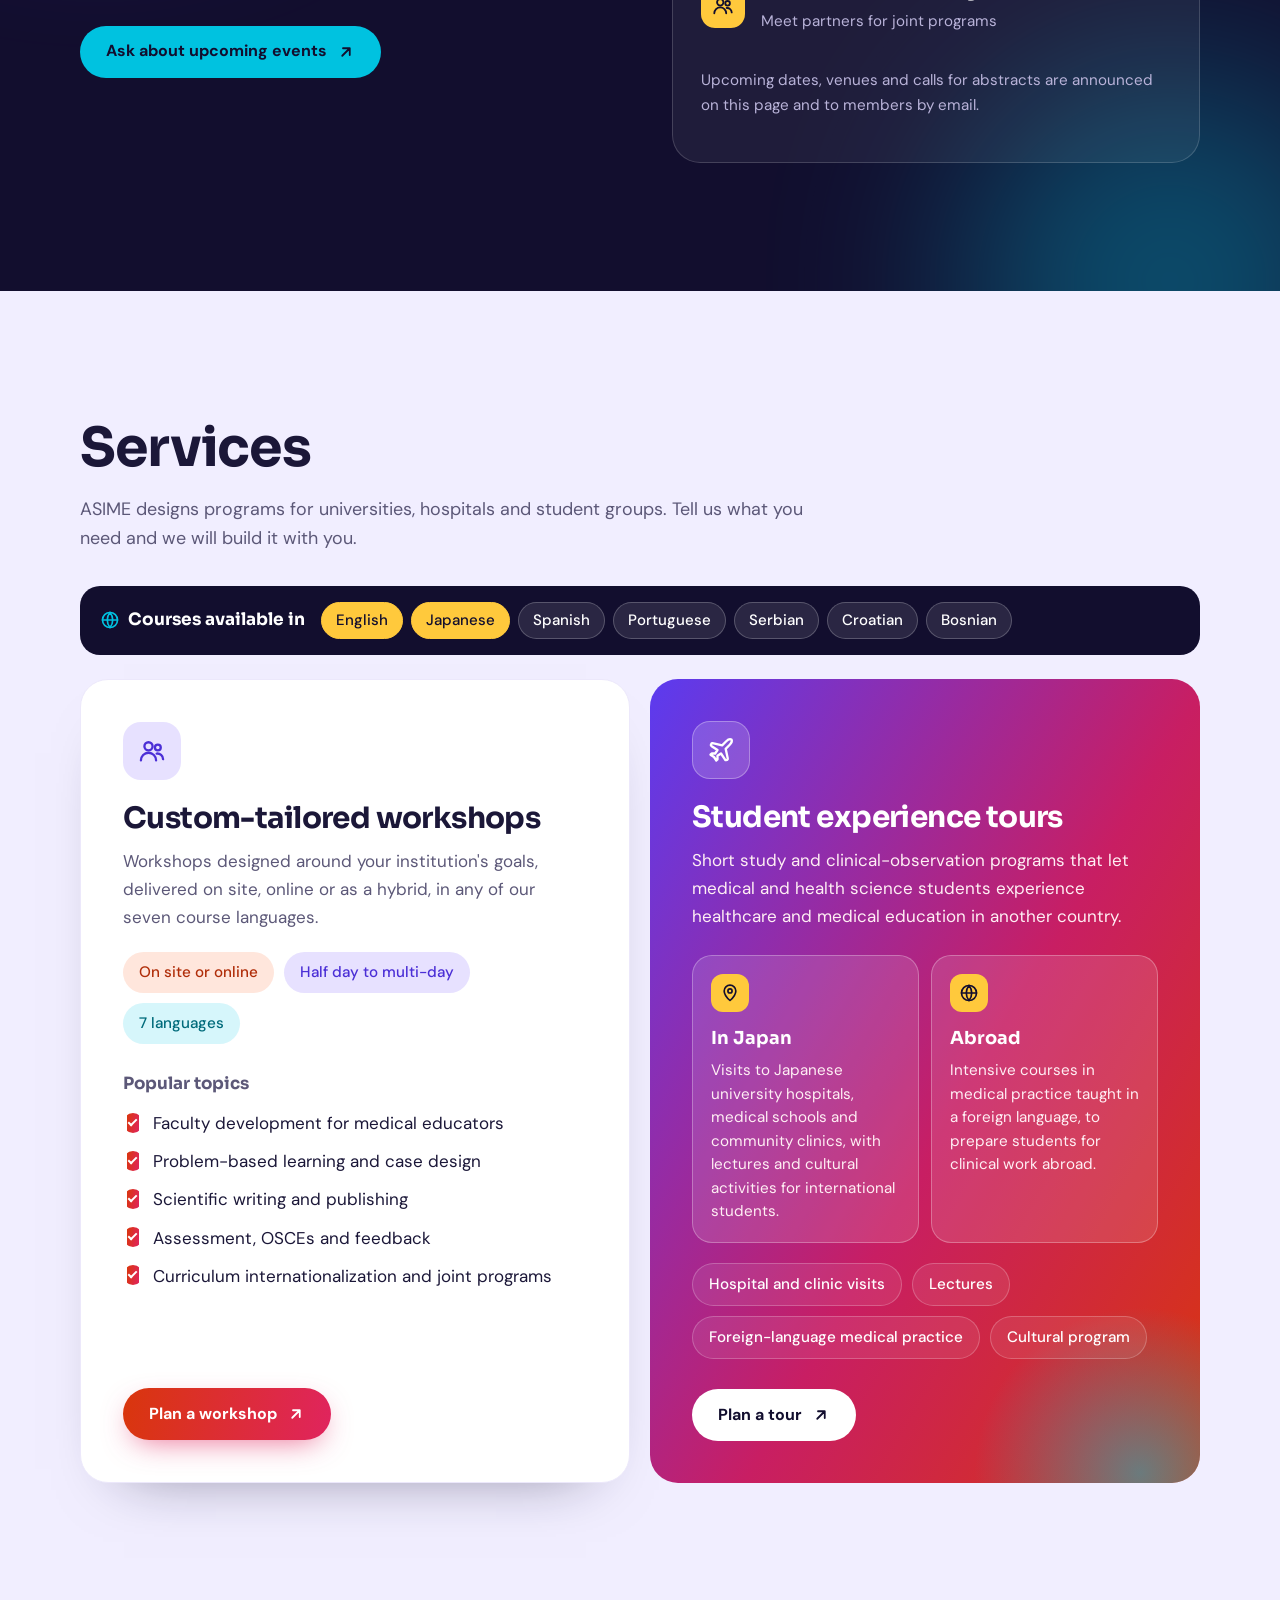
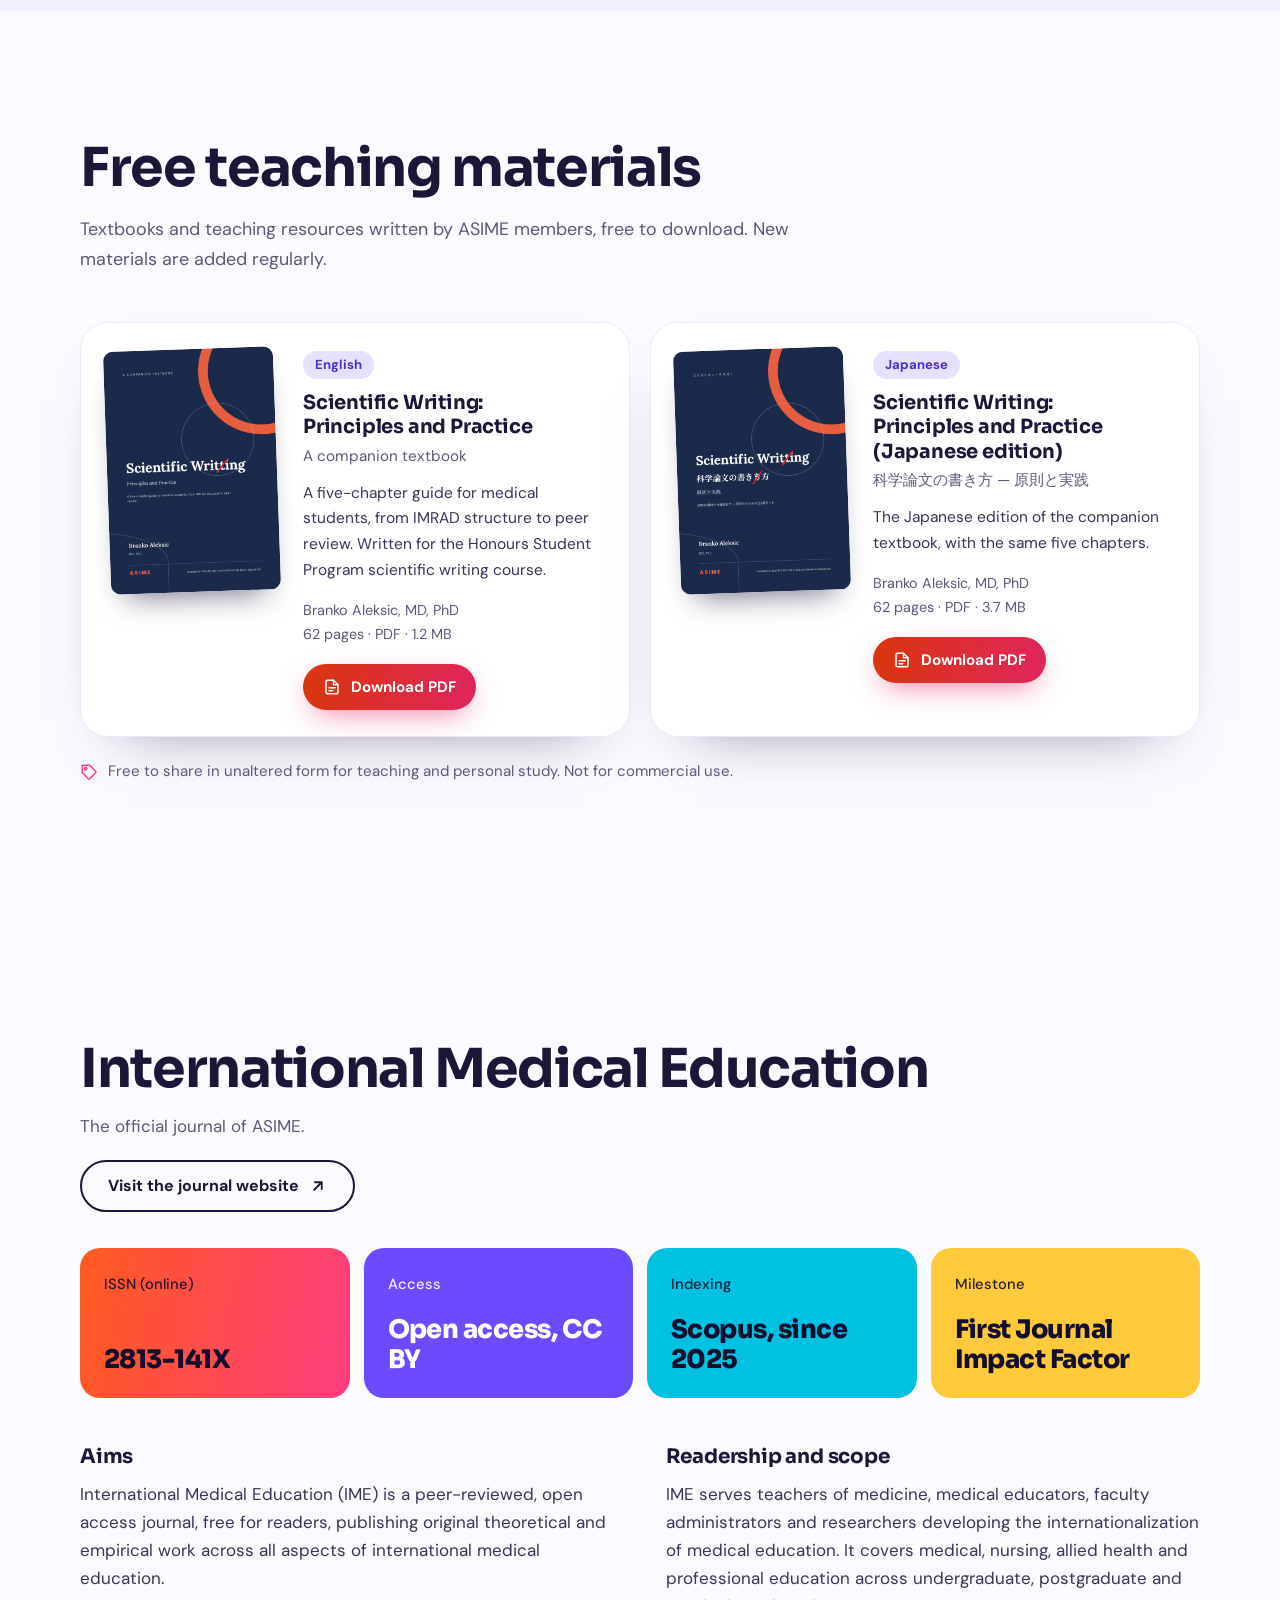
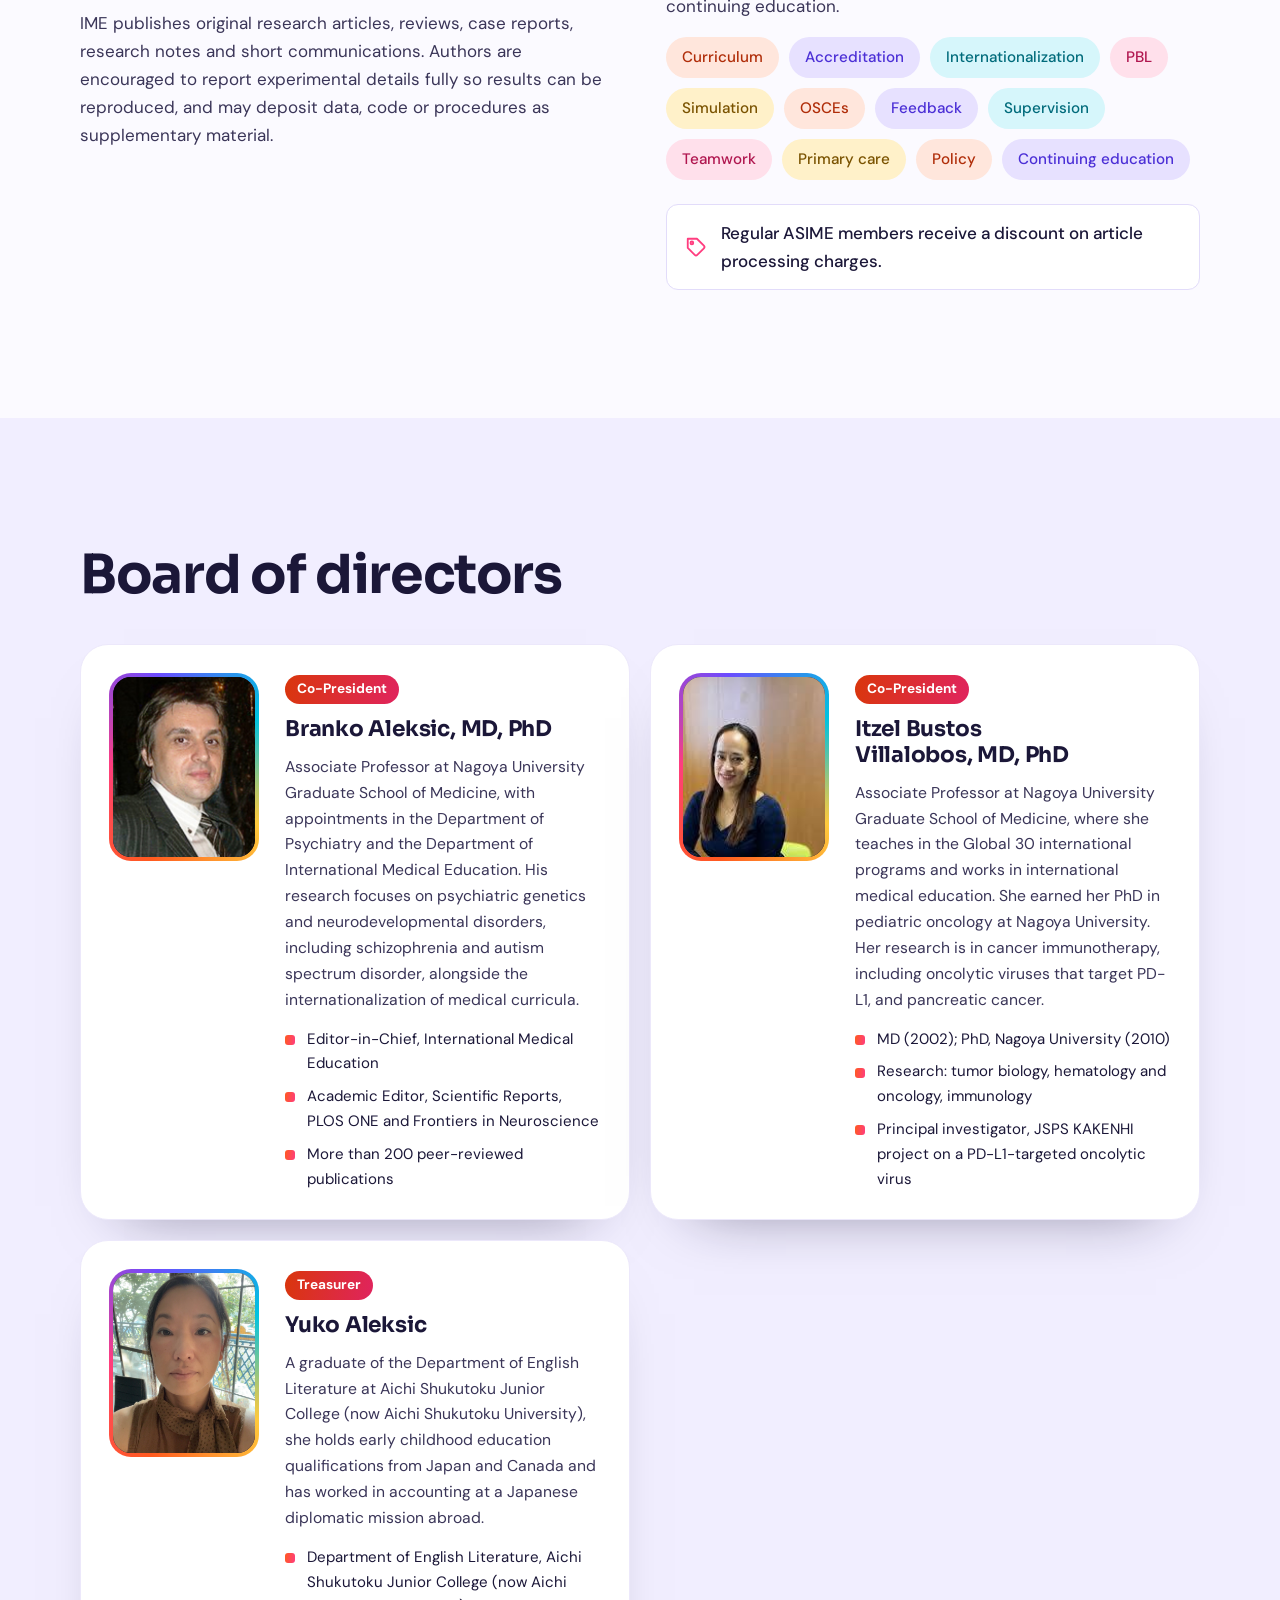
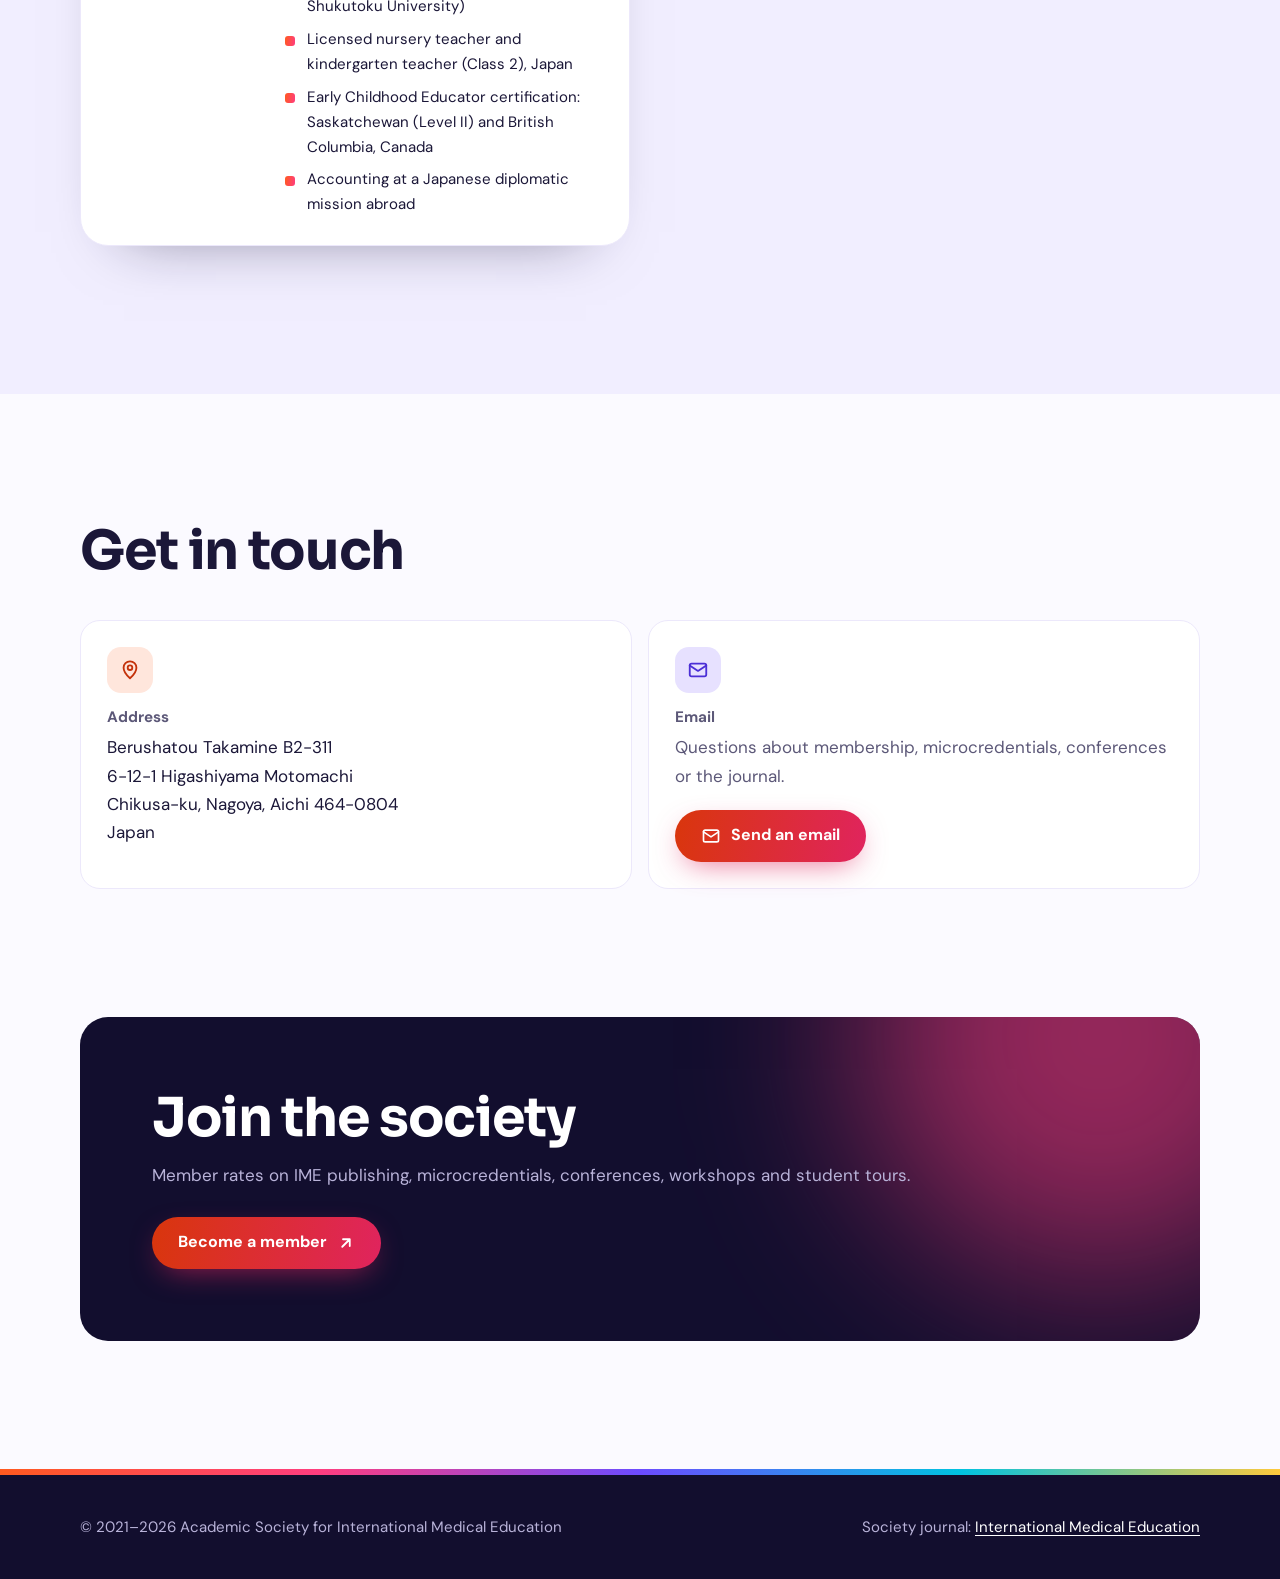
==== commit a0ed065e: "analytics" ====
--- a/index.html
+++ b/index.html
@@ -288,5 +288,6 @@
   </div>
 </footer>
 <script>document.getElementById('yr').textContent=new Date().getFullYear();</script>
+<!-- Cloudflare Web Analytics --><script type='module' src='https://static.cloudflareinsights.com/beacon.min.js' data-cf-beacon='{"token": "2711b03047334b0db391e8ab12afb39d"}'></script><!-- End Cloudflare Web Analytics -->
 </body>
 </html>
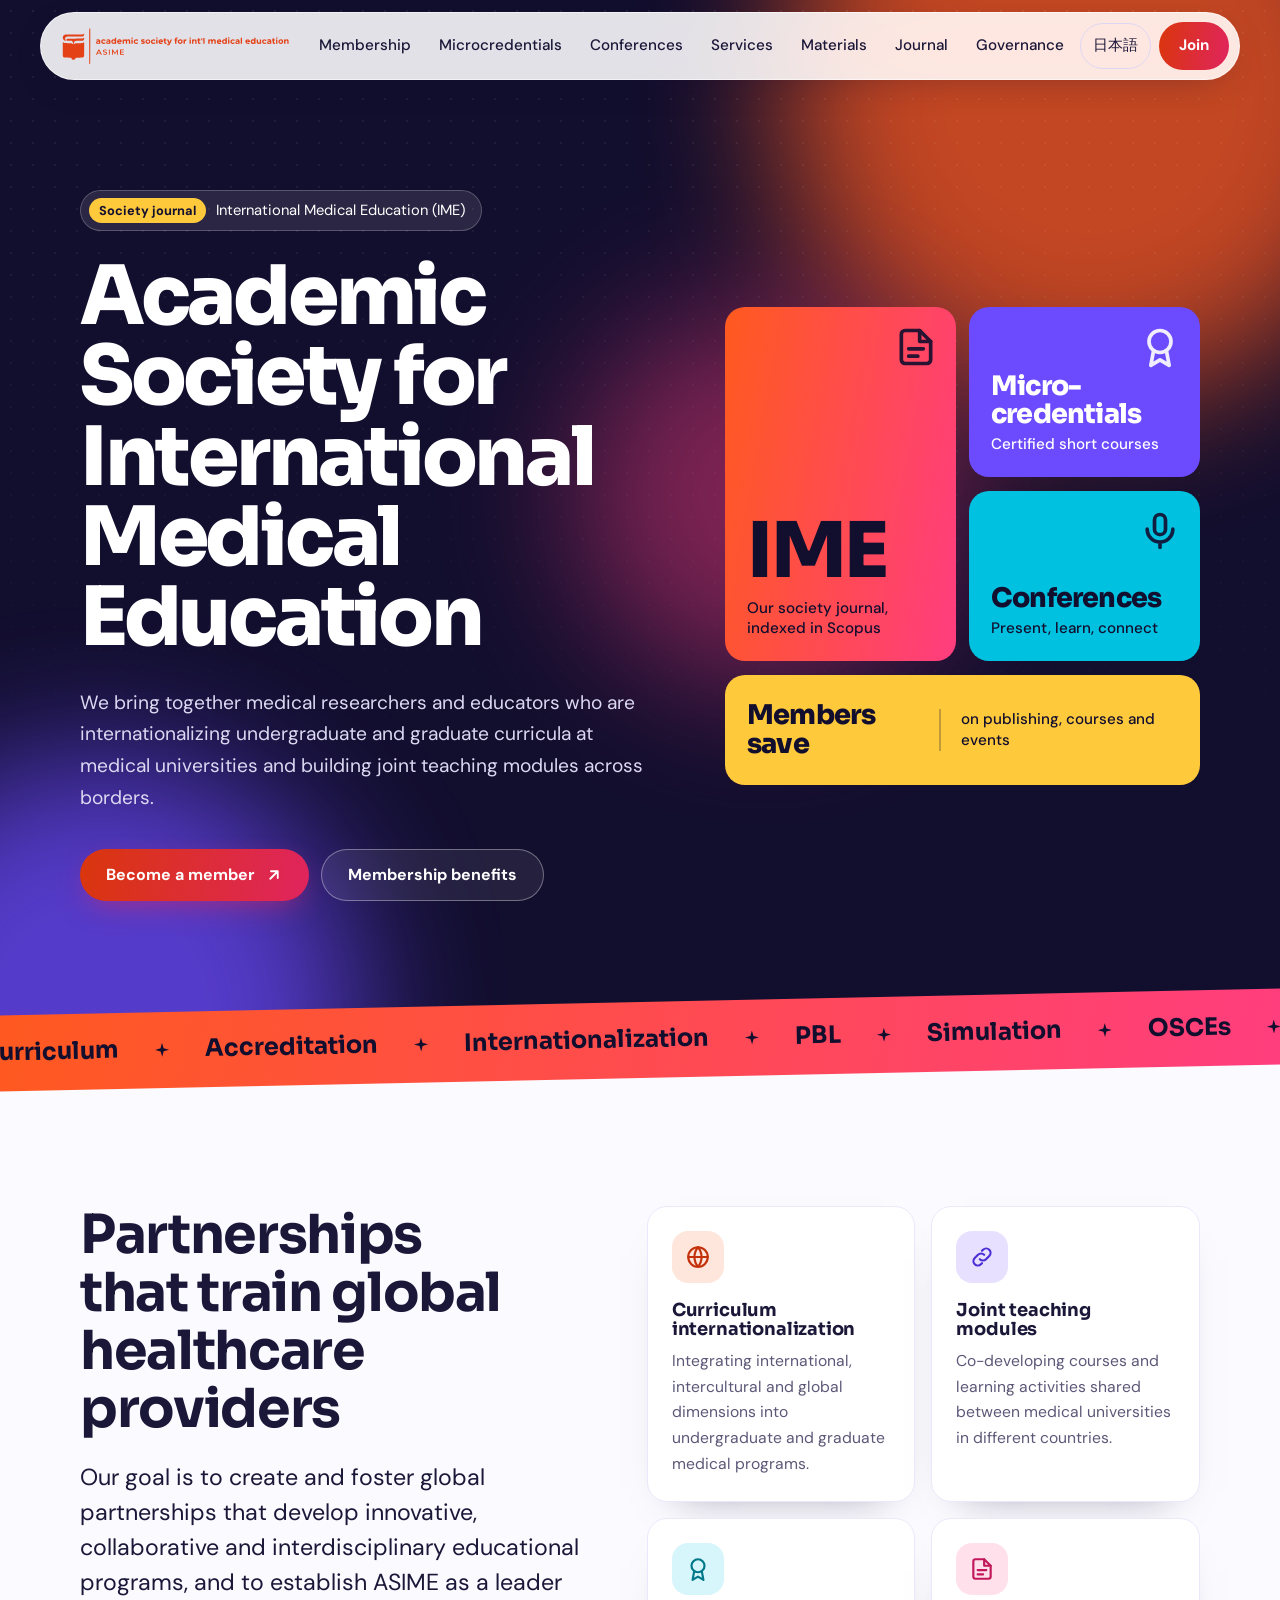
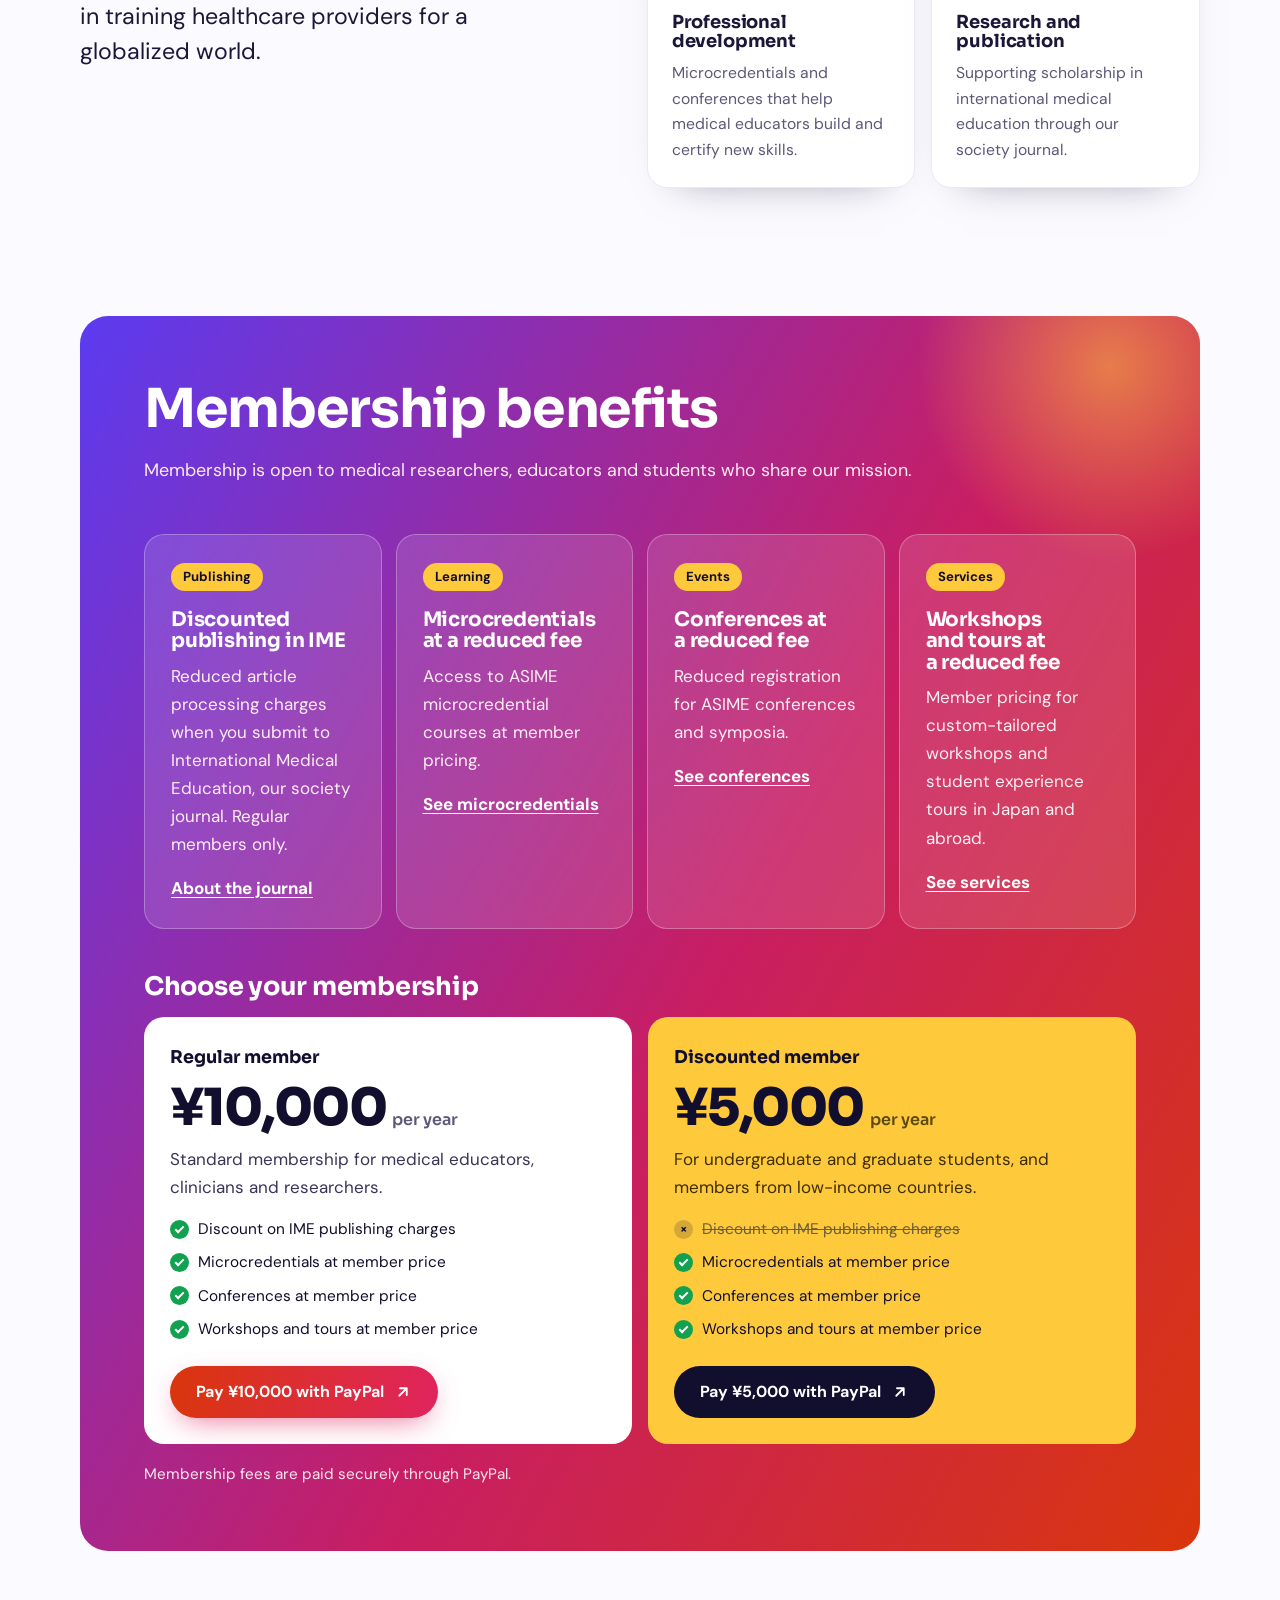
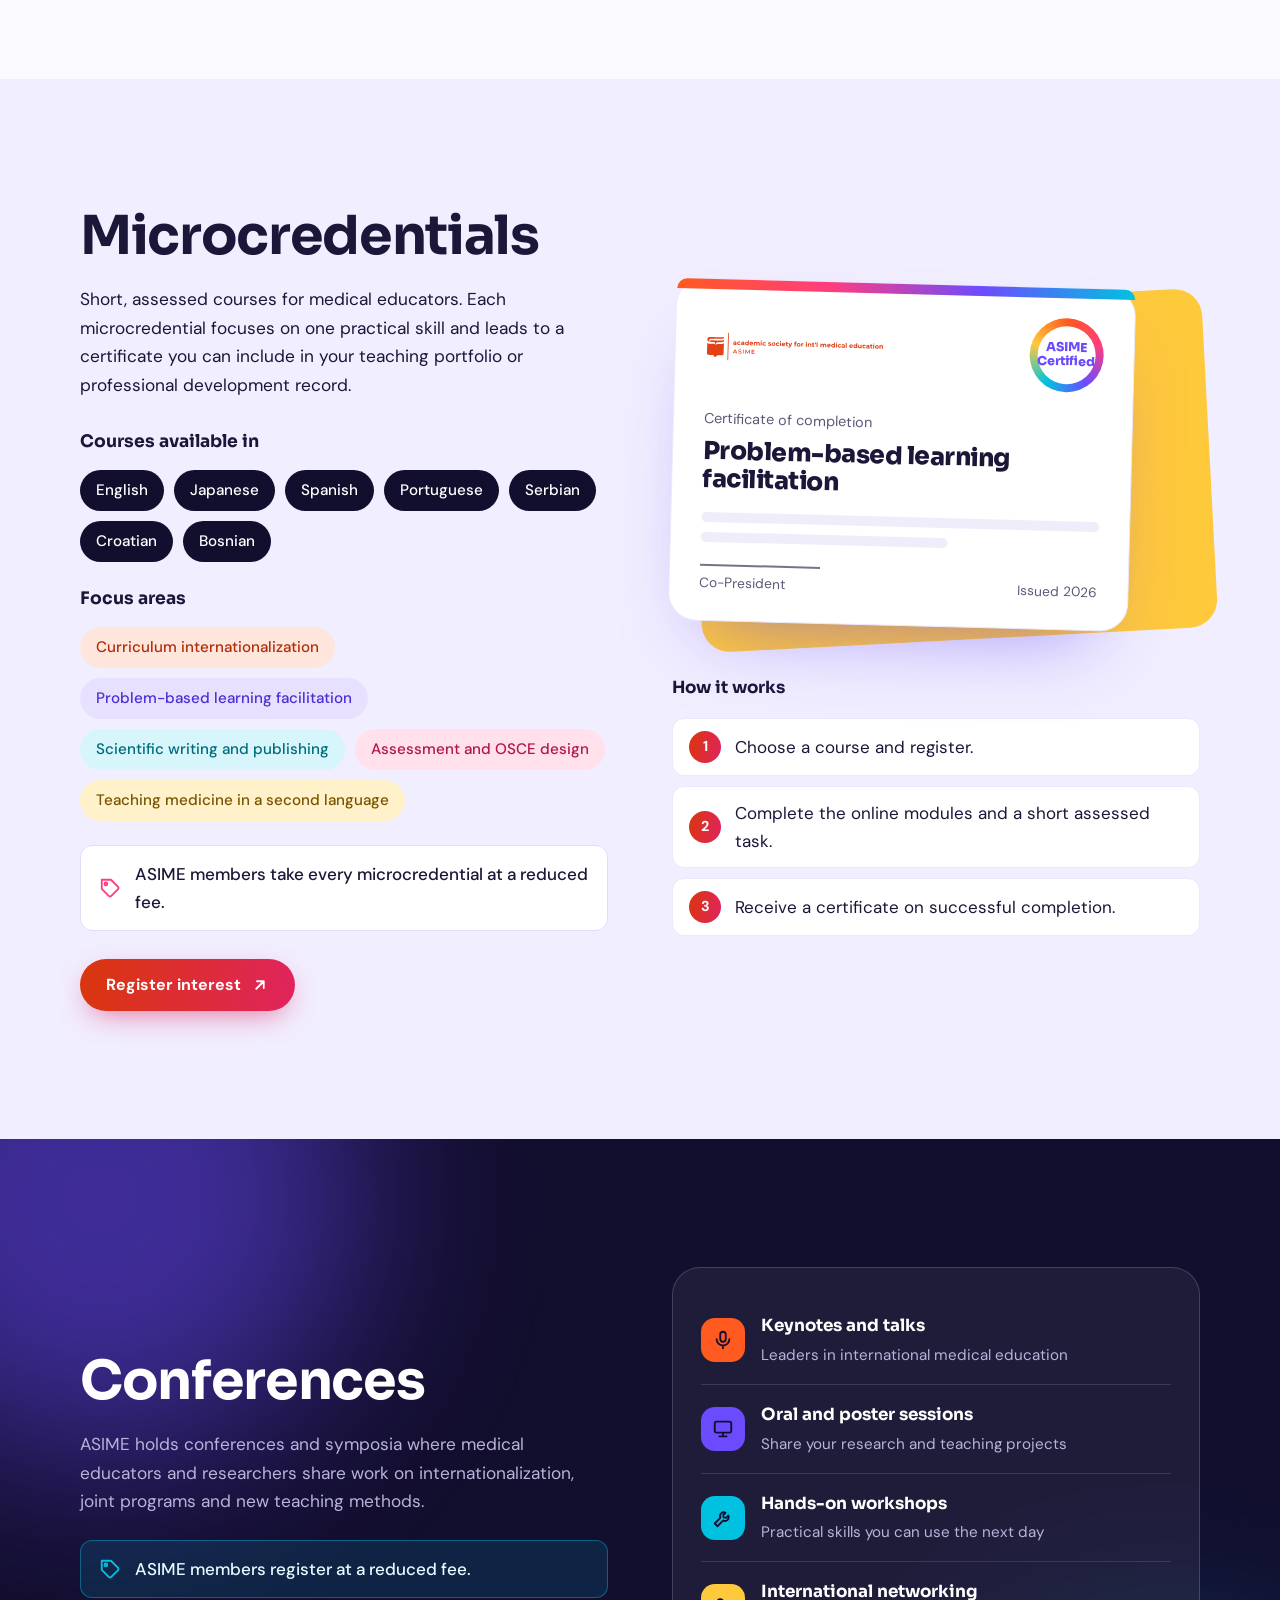
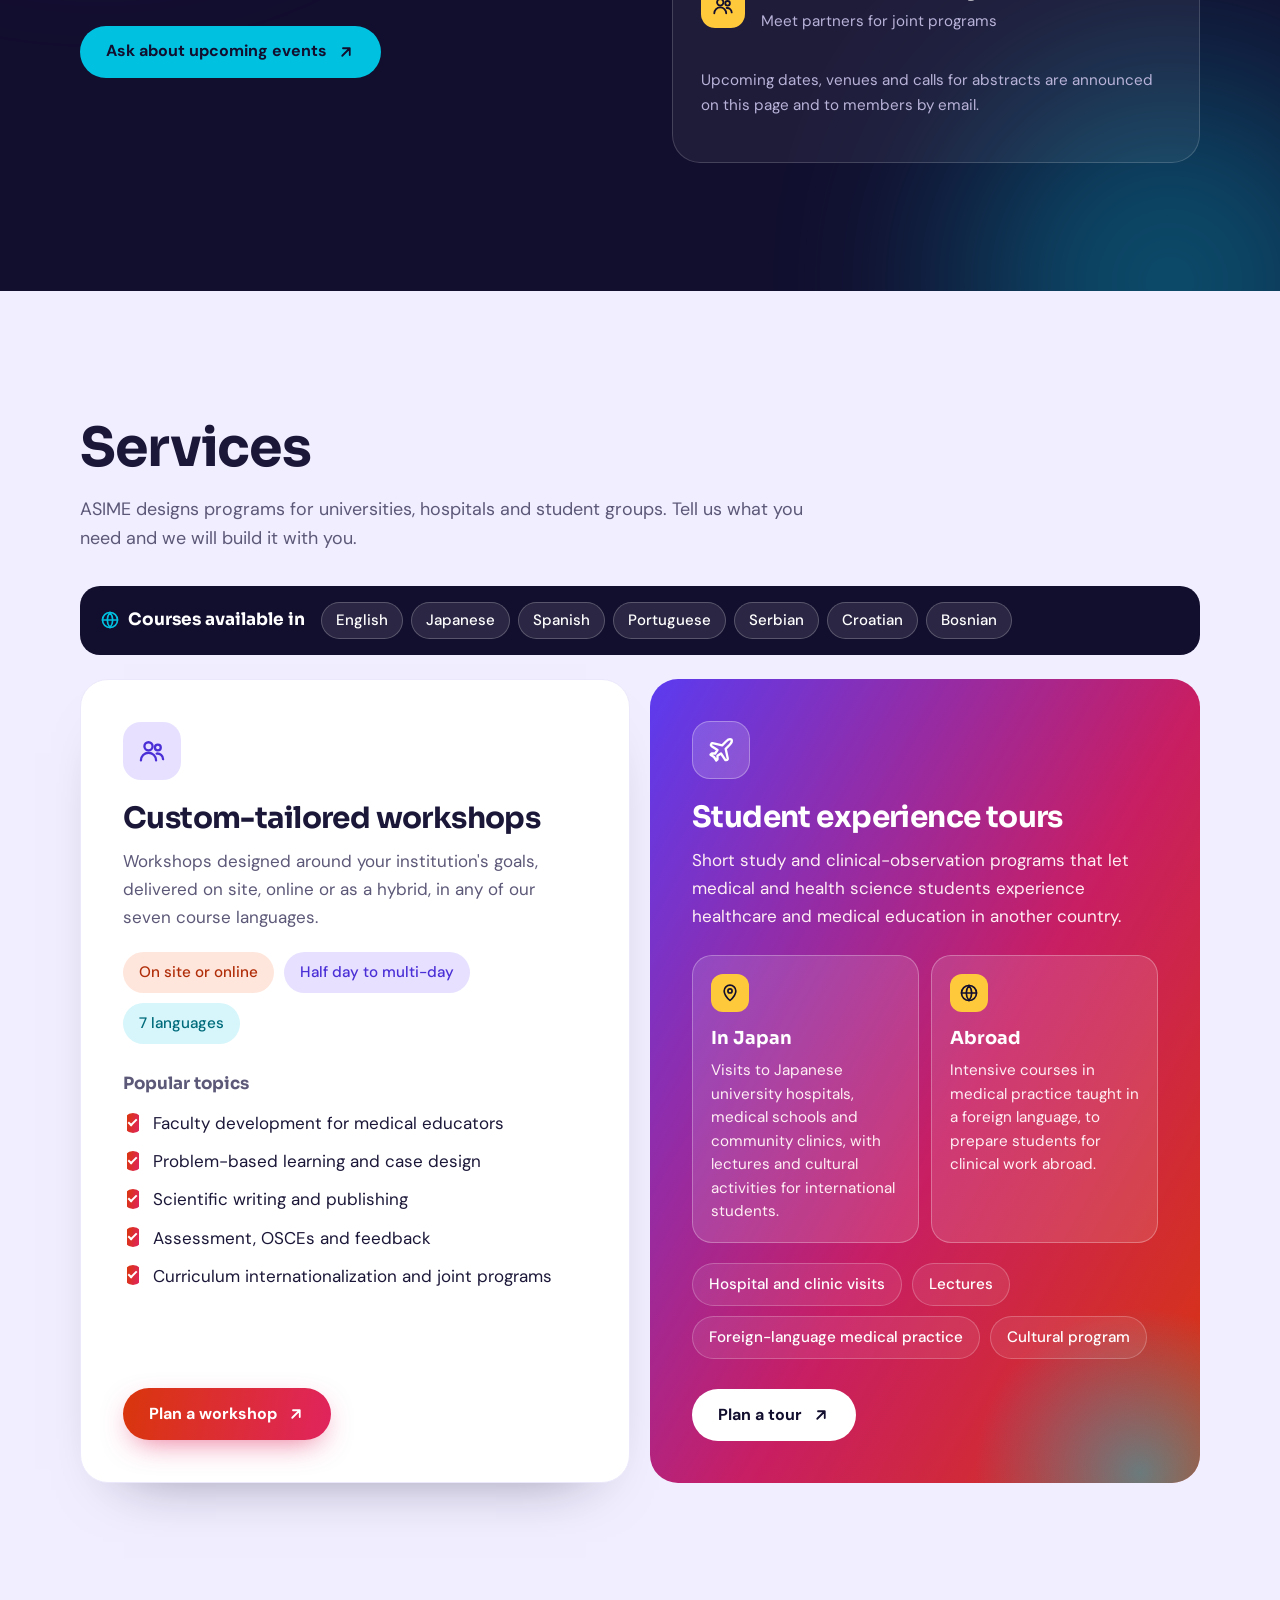
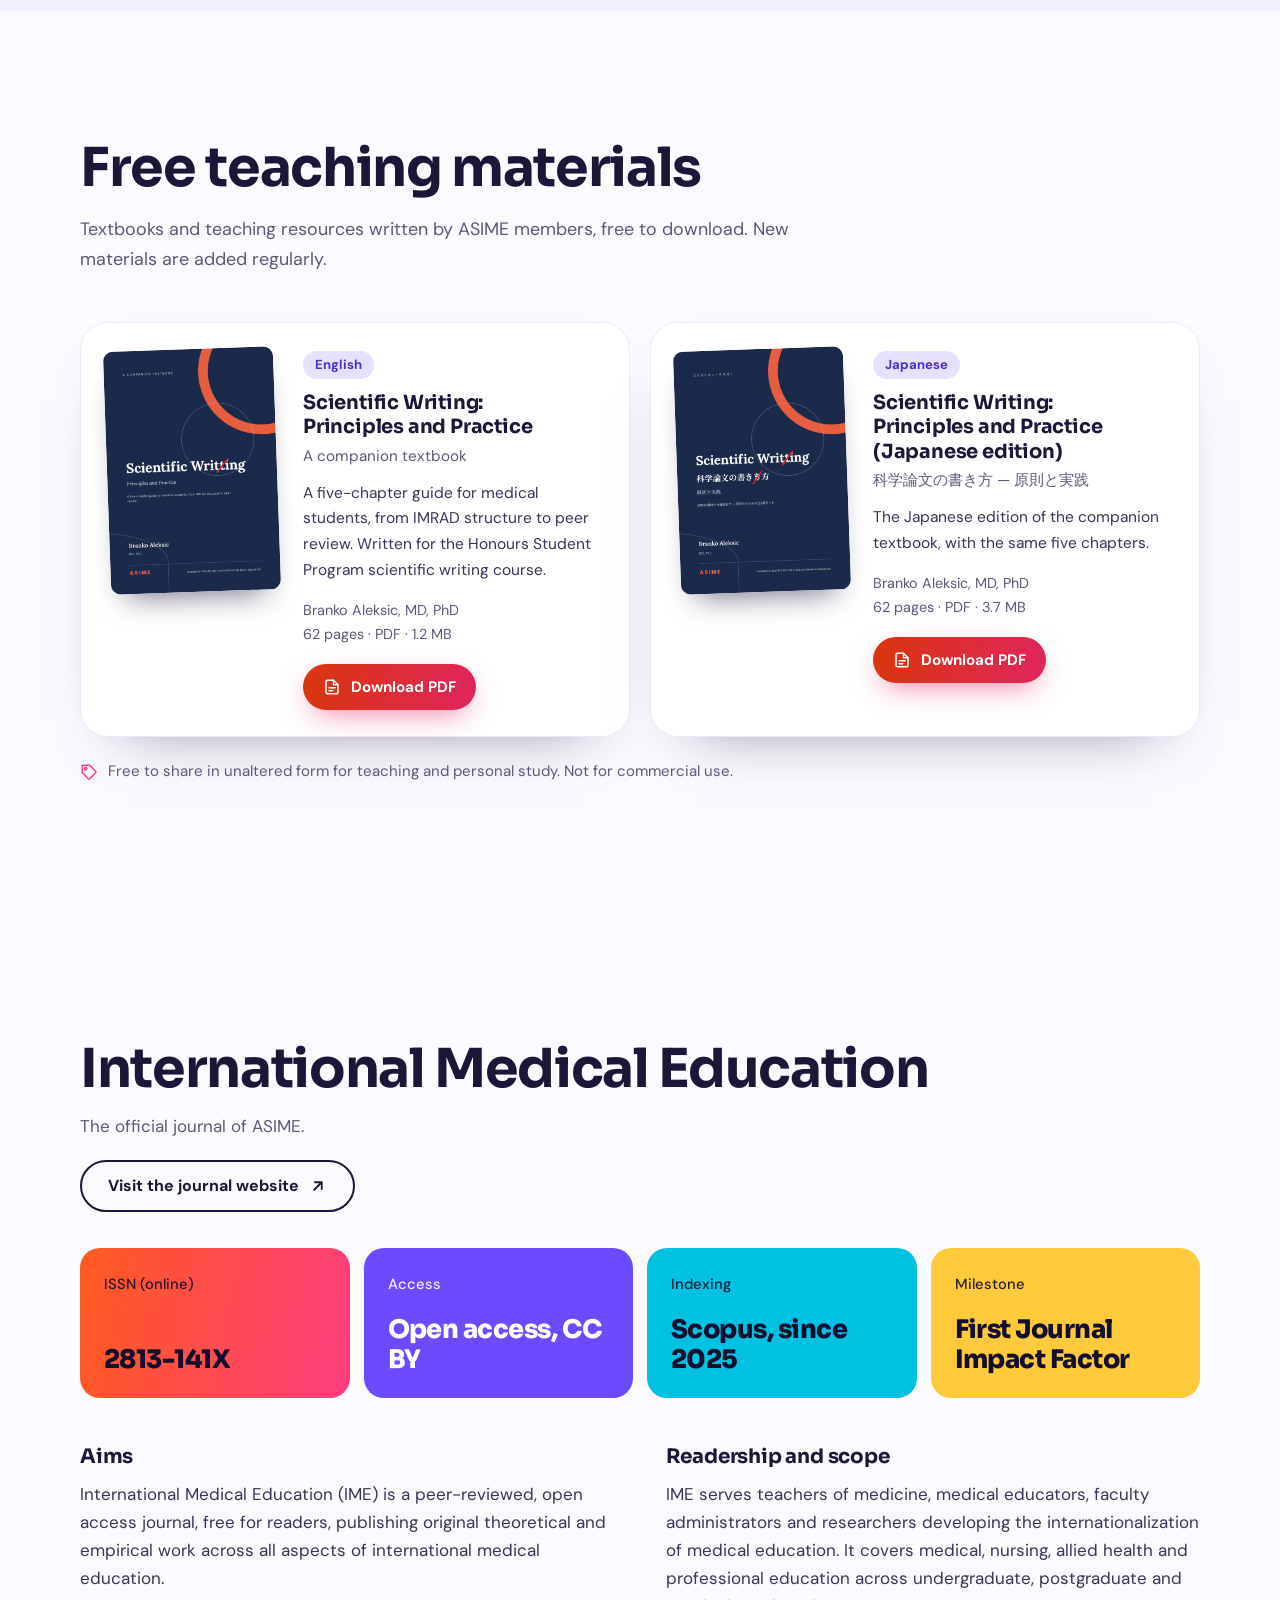
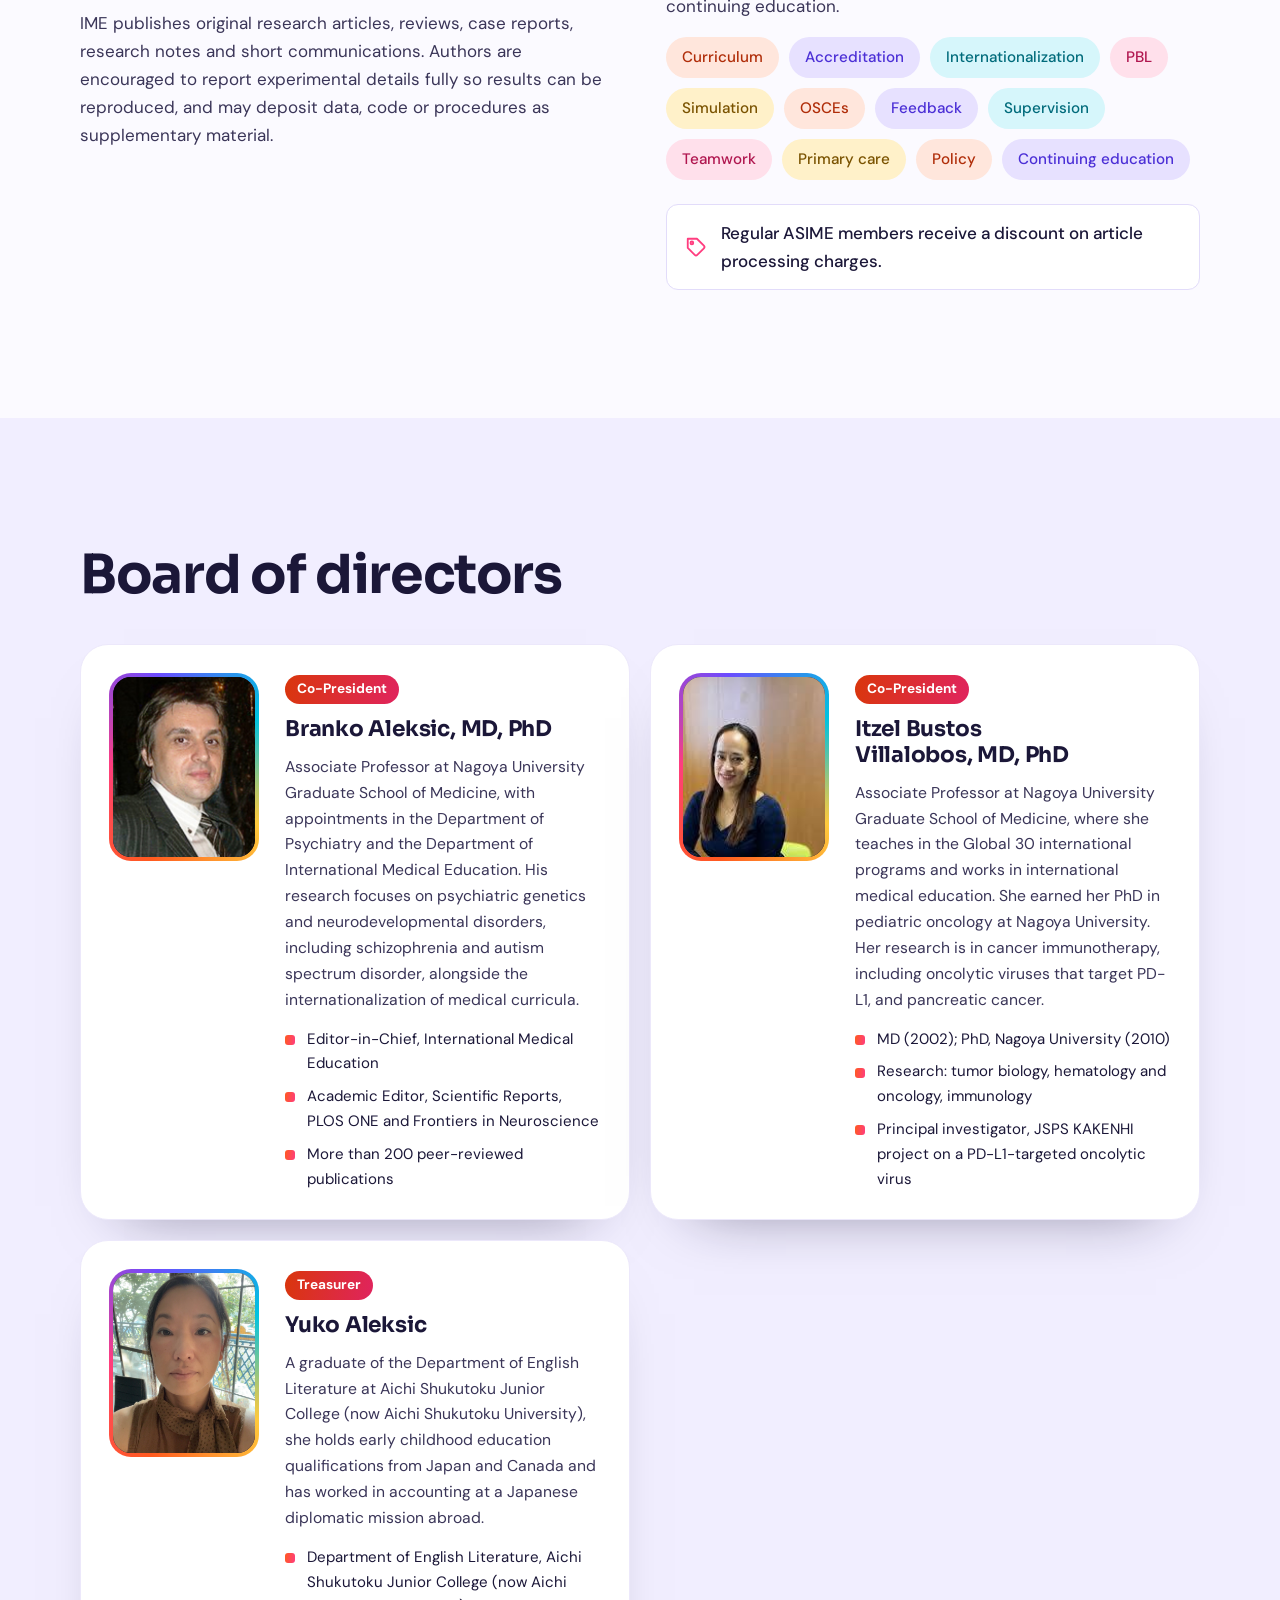
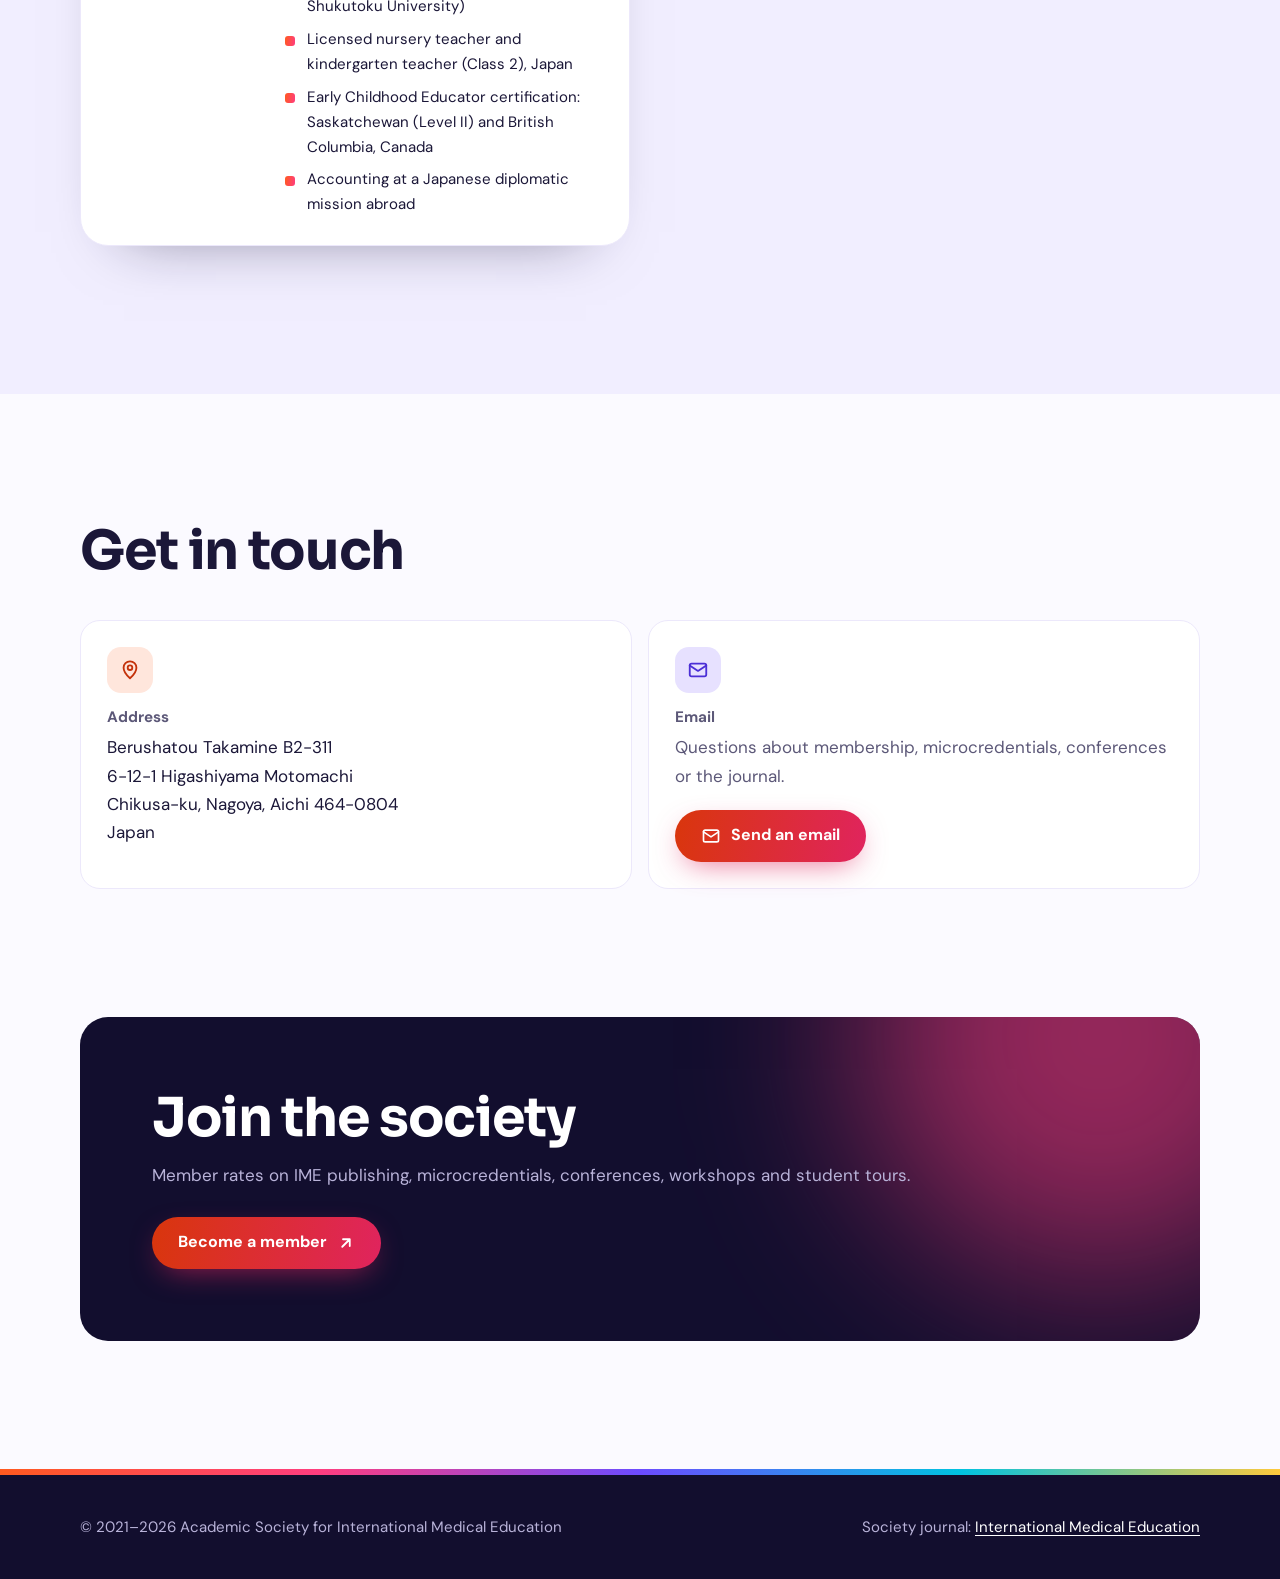
==== commit 9cbf6cf5: "tabs" ====
--- a/index.html
+++ b/index.html
@@ -32,7 +32,22 @@
         <a class="sec" href="#services">Services</a>
         <a class="sec" href="#materials">Materials</a>
         <a class="sec" href="#journal">Journal</a>
+        <a class="sec" href="#board">Governance</a>
         <a class="lang" href="ja/" hreflang="ja" lang="ja">日本語</a>
+        <details class="more">
+          <summary aria-label="Menu"><svg viewBox="0 0 24 24" fill="none" stroke="currentColor" stroke-width="2.2" stroke-linecap="round"><path d="M4 7h16M4 12h16M4 17h16"/></svg></summary>
+          <div class="menu-panel">
+            <a href="#about">About</a>
+            <a href="#membership">Membership</a>
+            <a href="#microcredentials">Microcredentials</a>
+            <a href="#conferences">Conferences</a>
+            <a href="#services">Services</a>
+            <a href="#materials">Materials</a>
+            <a href="#journal">Journal</a>
+            <a href="#board">Governance</a>
+            <a href="#contact">Contact</a>
+          </div>
+        </details>
         <a class="join" href="#join">Join</a>
       </nav>
     </div>
@@ -287,7 +302,7 @@
     <span>Society journal: <a href="https://www.mdpi.com/journal/ime" target="_blank" rel="noopener">International Medical Education</a></span>
   </div>
 </footer>
-<script>document.getElementById('yr').textContent=new Date().getFullYear();</script>
+<script>document.getElementById('yr').textContent=new Date().getFullYear();document.querySelectorAll('.more a').forEach(a=>a.addEventListener('click',()=>a.closest('details').removeAttribute('open')));document.addEventListener('click',e=>{const m=document.querySelector('.more[open]');if(m&&!m.contains(e.target))m.removeAttribute('open')});</script>
 <!-- Cloudflare Web Analytics --><script type='module' src='https://static.cloudflareinsights.com/beacon.min.js' data-cf-beacon='{"token": "2711b03047334b0db391e8ab12afb39d"}'></script><!-- End Cloudflare Web Analytics -->
 </body>
 </html>
--- a/styles.css
+++ b/styles.css
@@ -65,17 +65,26 @@
 
 /* Header */
 .site-head{position:fixed;inset:12px 0 auto;z-index:30;pointer-events:none}
+.site-head .wrap{max-width:1340px}
 .site-head .bar{pointer-events:auto;display:flex;align-items:center;justify-content:space-between;gap:16px;height:68px;padding:0 10px 0 20px;background:rgba(255,255,255,.88);backdrop-filter:blur(14px) saturate(1.5);-webkit-backdrop-filter:blur(14px) saturate(1.5);border:1px solid rgba(255,255,255,.6);border-radius:999px;box-shadow:0 10px 40px -18px rgba(18,14,46,.45)}
 .brand{display:flex;align-items:center;min-width:0;flex:0 1 auto}
 .brand img{height:42px;width:auto;max-width:100%}
 .nav{flex:none;display:flex;align-items:center;gap:4px}
-.nav a{color:var(--text);text-decoration:none;font-size:.95rem;font-weight:500;padding:9px 14px;border-radius:999px}
+.nav a{color:var(--text);text-decoration:none;font-size:.95rem;font-weight:500;padding:9px 12px;border-radius:999px;white-space:nowrap}
 .nav a.sec:hover{background:var(--lilac)}
 .nav .lang{border:1.5px solid #DDD7F5}
 .nav .lang:hover{border-color:var(--violet)}
 .nav .join{background:var(--grad-btn);color:#fff;font-weight:700;padding:11px 20px;margin-left:4px}
-@media (max-width:1100px){.nav a.sec{display:none}}
-@media (max-width:560px){.site-head{inset:8px 0 auto}.site-head .bar{height:60px;padding:0 6px 0 14px;gap:8px}.brand img{height:auto;width:100%;max-height:32px}.nav a{padding:8px 11px}.nav .join{padding:9px 14px}}
+.more{display:none;position:relative}
+.more summary{list-style:none;cursor:pointer;width:44px;height:44px;border-radius:999px;display:grid;place-items:center;border:1.5px solid #DDD7F5;color:var(--text)}
+.more summary::-webkit-details-marker{display:none}
+.more summary:hover,.more[open] summary{border-color:var(--violet);background:var(--lilac)}
+.more summary svg{width:22px;height:22px}
+.menu-panel{position:absolute;right:0;top:calc(100% + 14px);min-width:240px;display:grid;gap:2px;padding:8px;background:#fff;border:1px solid #ECE8FB;border-radius:20px;box-shadow:0 24px 50px -20px rgba(18,14,46,.45)}
+.nav .menu-panel a{padding:11px 16px;border-radius:12px;font-size:1rem}
+.nav .menu-panel a:hover{background:var(--lilac)}
+@media (max-width:1279px){.nav a.sec{display:none}.more{display:block}}
+@media (max-width:560px){.site-head{inset:8px 0 auto}.site-head .bar{height:60px;padding:0 6px 0 14px;gap:8px}.brand img{height:auto;width:100%;max-height:32px}.nav a{padding:8px 10px}.nav .join{padding:9px 14px}.more summary{width:40px;height:40px}.menu-panel{right:-6px}}
 
 /* Hero */
 .hero{position:relative;background:var(--ink);color:#fff;overflow:hidden;isolation:isolate}
@@ -248,7 +257,6 @@
 .langs-label svg{width:20px;height:20px;color:var(--cyan)}
 .langs ul{list-style:none;margin:0;padding:0;display:flex;flex-wrap:wrap;gap:8px}
 .langs li{border-radius:999px;padding:5px 14px;font-weight:500;font-size:.94rem;background:rgba(255,255,255,.1);border:1px solid rgba(255,255,255,.22)}
-.langs li:nth-child(1),.langs li:nth-child(2){background:var(--yellow);color:var(--ink);border-color:var(--yellow)}
 .lang-chips li{background:var(--ink);color:#fff}
 .services{display:grid;grid-template-columns:1fr 1fr;gap:20px;align-items:stretch}
 @media (max-width:900px){.services{grid-template-columns:1fr}}
